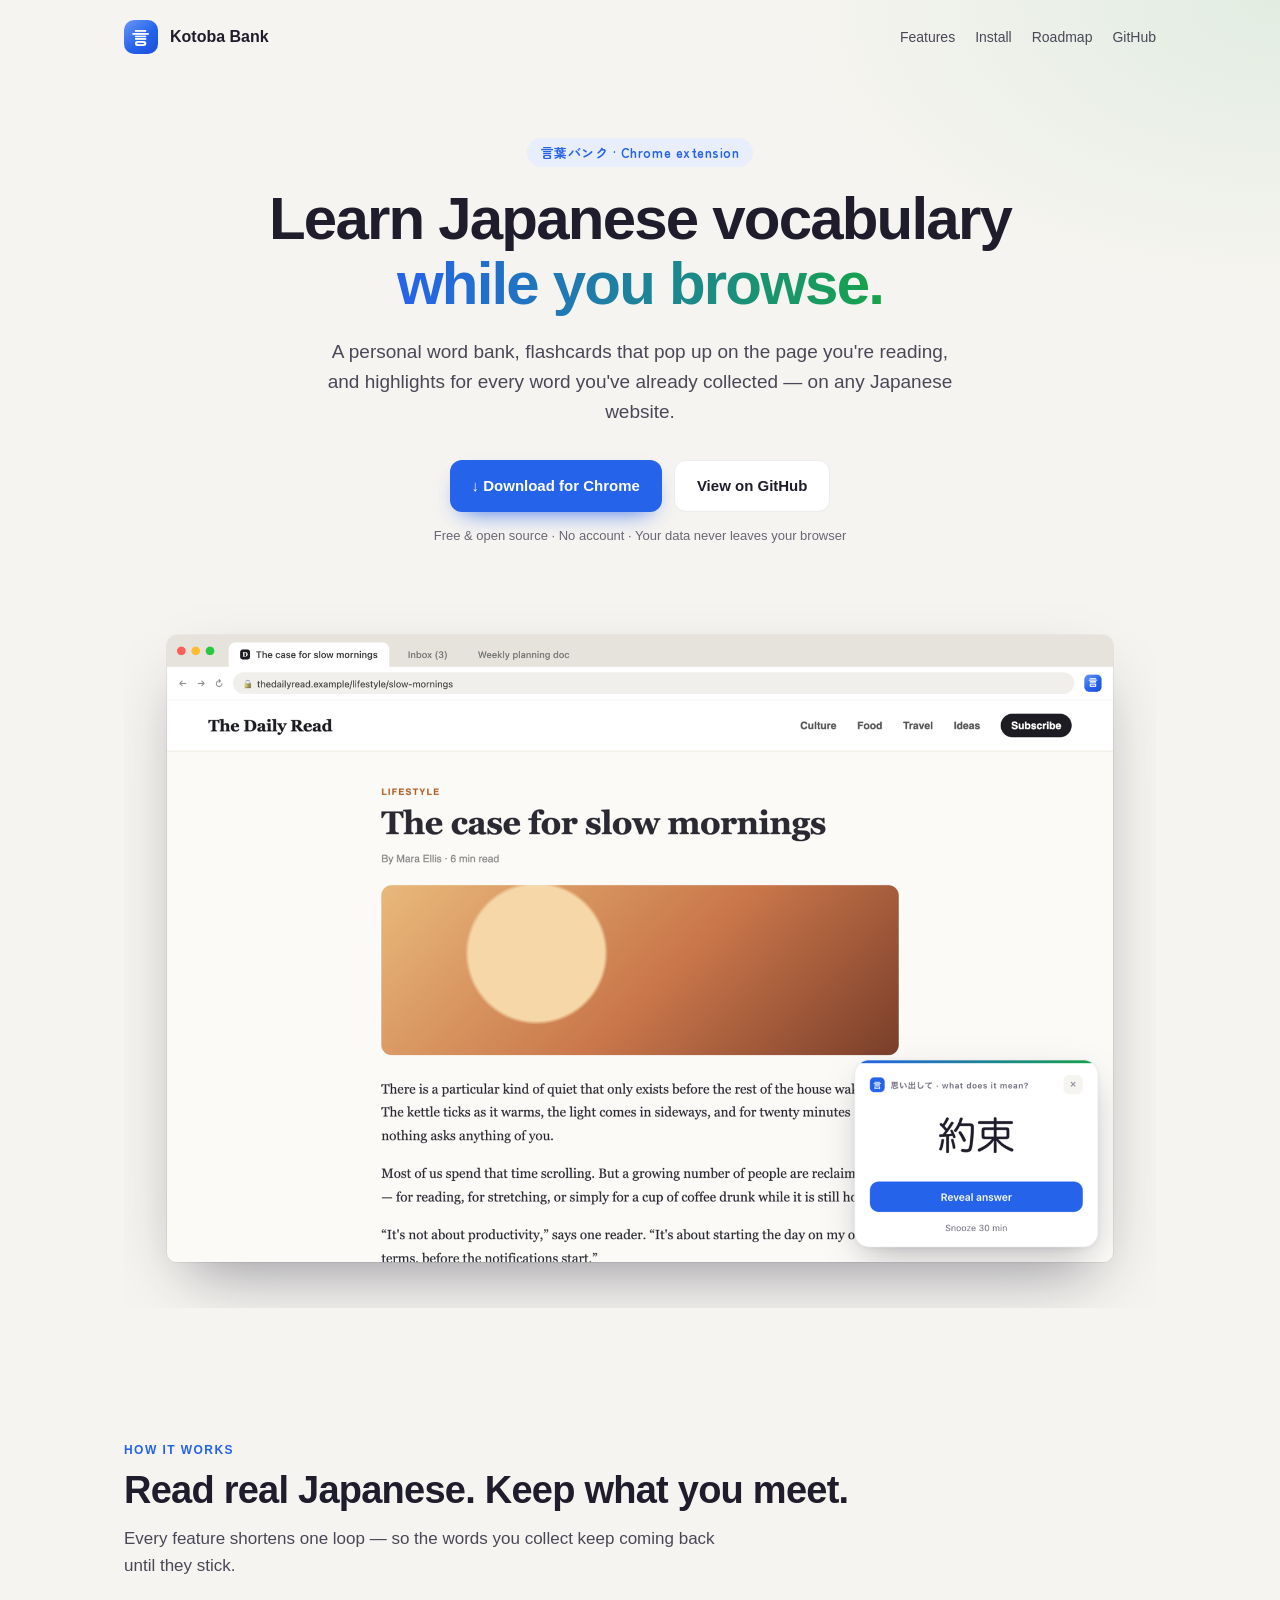
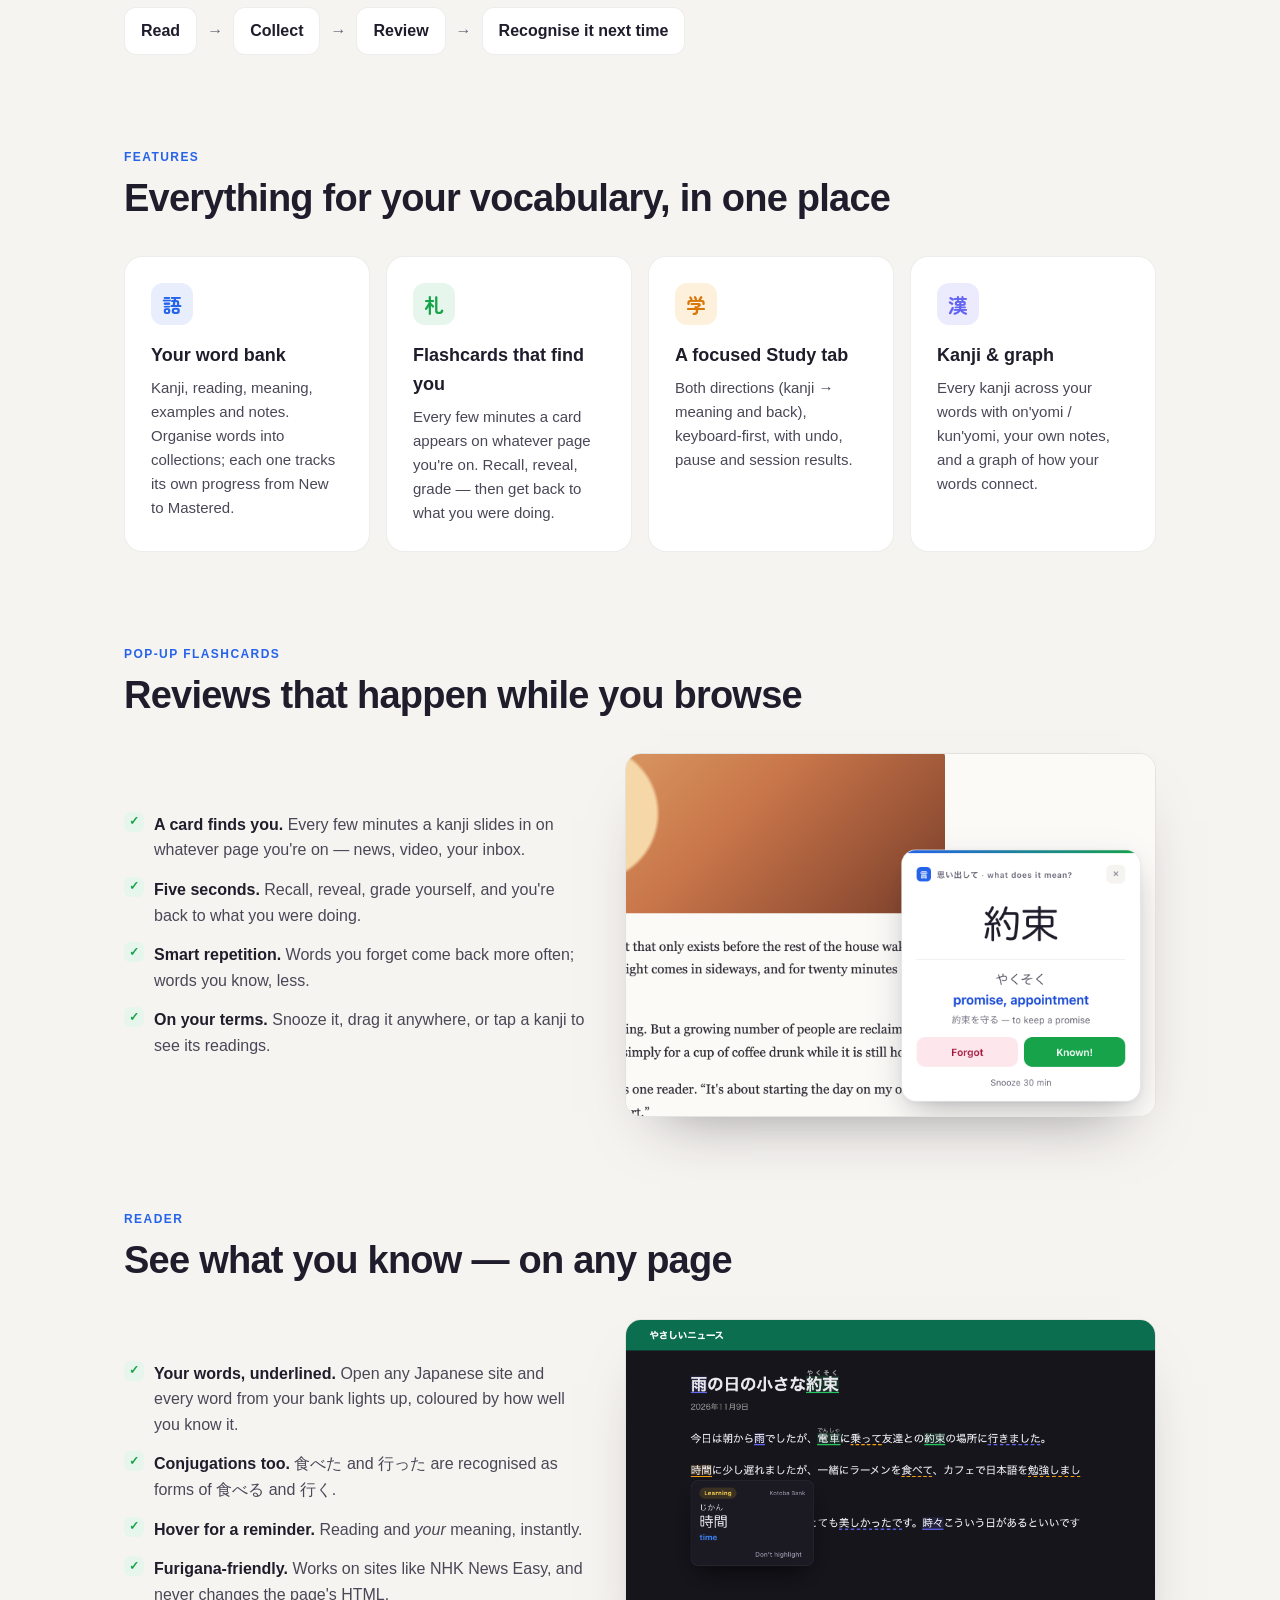
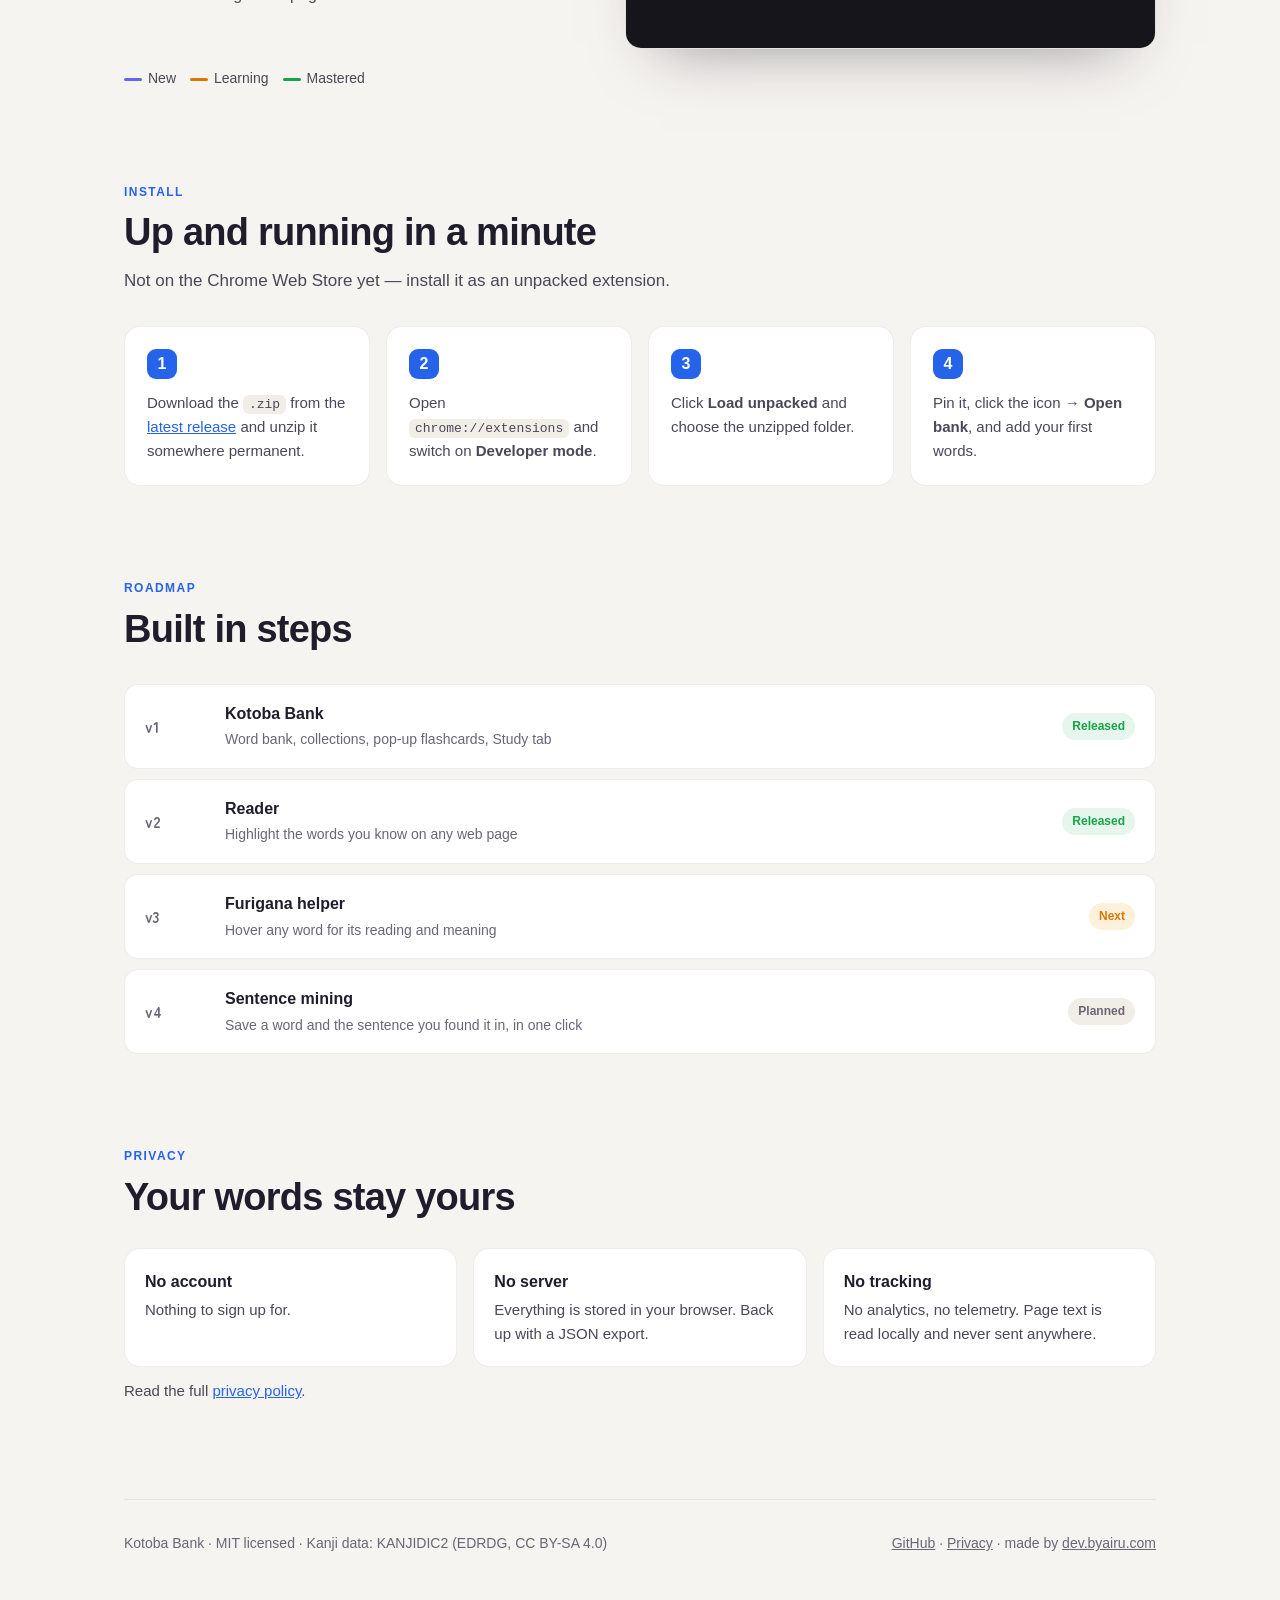
==== docs/index.html @ 7a7dd98d "Show the pop-up flashcard in a real browsing scene New screenshots of the on-page card (rendered by " ====
<!doctype html>
<html lang="en">
<head>
  <meta charset="utf-8" />
  <meta name="viewport" content="width=device-width, initial-scale=1" />
  <title>Kotoba Bank — learn Japanese vocabulary while you browse</title>
  <meta name="description" content="A Chrome extension with a personal Japanese word bank, flashcards that pop up while you browse, and highlights for the words you know on any page." />
  <meta property="og:title" content="Kotoba Bank" />
  <meta property="og:description" content="Learn Japanese vocabulary while you browse." />
  <meta property="og:image" content="screenshots/browsing.png" />
  <link rel="icon" href="icon.png" />
  <link rel="preconnect" href="https://fonts.googleapis.com" />
  <link rel="preconnect" href="https://fonts.gstatic.com" crossorigin />
  <link href="https://fonts.googleapis.com/css2?family=Zen+Maru+Gothic:wght@500;700&display=swap" rel="stylesheet" />
  <style>
    :root {
      --paper: #f6f4f0; --surface: #fff; --surface-2: #f1eee8;
      --ink: #1f1d2b; --ink-2: #4a4757; --muted: #696676; --line: rgba(31,29,43,.08);
      --shu: #2563eb; --shu-d: #1d4ed8; --shu-soft: #e8eefc;
      --know: #16a34a; --know-soft: #e6f6ec; --hint: #d97706; --hint-soft: #fdf1dc; --new: #6366f1; --new-soft: #ecebfe;
      --font: -apple-system, BlinkMacSystemFont, "Segoe UI", "Hiragino Kaku Gothic ProN", "Yu Gothic", sans-serif;
      --jp: "Zen Maru Gothic", "Hiragino Maru Gothic ProN", "Hiragino Kaku Gothic ProN", sans-serif;
      color-scheme: light;
    }
    @media (prefers-color-scheme: dark) {
      :root {
        --paper: #121118; --surface: #1b1a23; --surface-2: #262531;
        --ink: #eceaf3; --ink-2: #c5c2d1; --muted: #9d9aad; --line: rgba(255,255,255,.08);
        --shu: #5b8cf5; --shu-d: #7aa2f7; --shu-soft: rgba(91,140,245,.16);
        --know: #34d399; --know-soft: rgba(52,211,153,.14); --hint: #fbbf24; --hint-soft: rgba(251,191,36,.14); --new: #a5b4fc; --new-soft: rgba(129,140,248,.16);
        color-scheme: dark;
      }
    }
    * { box-sizing: border-box; margin: 0; }
    body {
      background:
        radial-gradient(900px 480px at 10% -10%, color-mix(in srgb, var(--shu) 14%, transparent), transparent 70%),
        radial-gradient(700px 420px at 100% 0%, color-mix(in srgb, var(--know) 9%, transparent), transparent 70%),
        var(--paper);
      color: var(--ink); font: 16px/1.6 var(--font); -webkit-font-smoothing: antialiased;
    }
    a { color: var(--shu); }
    .wrap { max-width: 1080px; margin: 0 auto; padding: 0 24px; }

    nav { display: flex; align-items: center; gap: 12px; padding: 20px 0; }
    .seal { width: 34px; height: 34px; border-radius: 10px; display: grid; place-items: center; color: #fff;
      font: 700 18px/1 var(--jp); background: linear-gradient(140deg, #6b98f5, var(--shu) 55%, var(--shu-d)); }
    nav b { font-size: 16px; }
    nav .links { margin-left: auto; display: flex; gap: 20px; font-size: 14px; }
    nav .links a { color: var(--ink-2); text-decoration: none; }
    nav .links a:hover { color: var(--ink); }

    .hero { text-align: center; padding: 64px 0 40px; }
    .eyebrow { display: inline-block; font: 700 13px var(--jp); color: var(--shu); background: var(--shu-soft);
      padding: 5px 14px; border-radius: 999px; margin-bottom: 20px; letter-spacing: .04em; }
    h1 { font-size: clamp(36px, 6vw, 60px); line-height: 1.08; letter-spacing: -0.03em; font-weight: 800; max-width: 820px; margin: 0 auto; }
    h1 span { background: linear-gradient(90deg, var(--shu), var(--know)); -webkit-background-clip: text; background-clip: text; color: transparent; }
    .lead { font-size: 19px; color: var(--ink-2); max-width: 640px; margin: 20px auto 0; }
    .cta { display: flex; gap: 12px; justify-content: center; flex-wrap: wrap; margin-top: 32px; }
    .btn { display: inline-flex; align-items: center; gap: 8px; padding: 13px 22px; border-radius: 12px; font-weight: 650;
      text-decoration: none; font-size: 15px; transition: transform .1s, background .15s; }
    .btn:active { transform: translateY(1px); }
    .btn.primary { background: var(--shu); color: #fff; box-shadow: 0 10px 24px -12px var(--shu); }
    .btn.primary:hover { background: var(--shu-d); }
    .btn.ghost { background: var(--surface); color: var(--ink); border: 1px solid var(--line); }
    .btn.ghost:hover { background: var(--surface-2); }
    .note { font-size: 13px; color: var(--muted); margin-top: 14px; }

    .shot { margin: 48px auto 0; max-width: 960px; border-radius: 20px; overflow: hidden; border: 1px solid var(--line);
      box-shadow: 0 40px 80px -40px rgba(31,29,43,.45); background: var(--surface); }
    .shot img { display: block; width: 100%; height: auto; }
    /* Screenshot already has its own browser frame and backdrop. */
    .shot-bare { border: 0; border-radius: 0; box-shadow: none; background: none; max-width: 1040px; }

    section { padding: 88px 0 0; }
    .kicker { font-size: 12px; font-weight: 700; letter-spacing: .12em; text-transform: uppercase; color: var(--shu); }
    h2 { font-size: clamp(28px, 4vw, 38px); letter-spacing: -0.02em; line-height: 1.15; margin-top: 8px; }
    .sub { color: var(--ink-2); max-width: 620px; margin-top: 12px; font-size: 17px; }

    .loop { display: flex; flex-wrap: wrap; gap: 10px; margin-top: 28px; align-items: center; }
    .loop span { font-weight: 650; padding: 10px 16px; border-radius: 12px; background: var(--surface); border: 1px solid var(--line); }
    .loop i { color: var(--muted); font-style: normal; }

    .features { display: grid; grid-template-columns: repeat(auto-fit, minmax(230px, 1fr)); gap: 16px; margin-top: 36px; }
    .card { background: var(--surface); border: 1px solid var(--line); border-radius: 18px; padding: 26px; }
    .card .ico { width: 42px; height: 42px; border-radius: 12px; display: grid; place-items: center; font: 700 20px var(--jp); margin-bottom: 16px; }
    .card h3 { font-size: 18px; margin-bottom: 6px; }
    .card p { color: var(--ink-2); font-size: 15px; }
    .c1 .ico { background: var(--shu-soft); color: var(--shu); }
    .c2 .ico { background: var(--know-soft); color: var(--know); }
    .c3 .ico { background: var(--hint-soft); color: var(--hint); }
    .c4 .ico { background: var(--new-soft); color: var(--new); }

    .split { display: grid; grid-template-columns: 1fr 1.15fr; gap: 40px; align-items: center; margin-top: 36px; }
    .split img { width: 100%; height: auto; border-radius: 16px; border: 1px solid var(--line); box-shadow: 0 30px 60px -36px rgba(31,29,43,.5); }
    .split ul { list-style: none; padding: 0; display: grid; gap: 14px; }
    .split li { padding-left: 30px; position: relative; color: var(--ink-2); }
    .split li::before { content: "✓"; position: absolute; left: 0; top: 0; width: 20px; height: 20px; border-radius: 6px; display: grid; place-items: center;
      font-size: 12px; font-weight: 700; color: var(--know); background: var(--know-soft); }
    .split li b { color: var(--ink); }
    .legend { display: flex; gap: 14px; flex-wrap: wrap; margin-top: 18px; font-size: 14px; color: var(--ink-2); }
    .legend span::before { content: ""; display: inline-block; width: 18px; height: 3px; border-radius: 2px; margin-right: 6px; vertical-align: middle; background: var(--c); }

    .roadmap { display: grid; gap: 10px; margin-top: 32px; }
    .rm { display: grid; grid-template-columns: 64px 1fr auto; gap: 16px; align-items: center; background: var(--surface);
      border: 1px solid var(--line); border-radius: 14px; padding: 16px 20px; }
    .rm .v { font: 700 15px var(--jp); color: var(--muted); }
    .rm b { display: block; }
    .rm small { color: var(--muted); font-size: 14px; }
    .tag { font-size: 12px; font-weight: 700; padding: 4px 10px; border-radius: 999px; white-space: nowrap; }
    .done { background: var(--know-soft); color: var(--know); }
    .next { background: var(--hint-soft); color: var(--hint); }
    .plan { background: var(--surface-2); color: var(--muted); }

    .steps { counter-reset: s; display: grid; grid-template-columns: repeat(auto-fit, minmax(220px, 1fr)); gap: 16px; margin-top: 32px; }
    .step { background: var(--surface); border: 1px solid var(--line); border-radius: 16px; padding: 22px; counter-increment: s; }
    .step::before { content: counter(s); display: grid; place-items: center; width: 30px; height: 30px; border-radius: 9px;
      background: var(--shu); color: #fff; font-weight: 700; margin-bottom: 12px; }
    .step p { color: var(--ink-2); font-size: 15px; }
    code { font: 13px ui-monospace, SFMono-Regular, Menlo, monospace; background: var(--surface-2); padding: 2px 6px; border-radius: 6px; }

    .privacy { display: grid; grid-template-columns: repeat(auto-fit, minmax(220px, 1fr)); gap: 16px; margin-top: 28px; }
    .privacy div { padding: 20px; border-radius: 16px; background: var(--surface); border: 1px solid var(--line); }
    .privacy b { display: block; margin-bottom: 4px; }
    .privacy p { color: var(--ink-2); font-size: 15px; }

    footer { margin-top: 96px; padding: 32px 0 48px; border-top: 1px solid var(--line); color: var(--muted); font-size: 14px;
      display: flex; gap: 16px; flex-wrap: wrap; justify-content: space-between; }
    footer a { color: var(--muted); }

    @media (max-width: 760px) {
      .split { grid-template-columns: 1fr; }
      nav .links a:not(.gh) { display: none; }
      .hero { padding-top: 32px; }
      .rm { grid-template-columns: 1fr auto; }
      .rm .v { display: none; }
    }
  </style>
</head>
<body>
  <div class="wrap">
    <nav>
      <span class="seal" aria-hidden="true">言</span><b>Kotoba Bank</b>
      <div class="links">
        <a href="#features">Features</a>
        <a href="#install">Install</a>
        <a href="#roadmap">Roadmap</a>
        <a class="gh" href="https://github.com/Rzkykhrllh/flashcard-popup">GitHub</a>
      </div>
    </nav>

    <header class="hero">
      <span class="eyebrow">言葉バンク · Chrome extension</span>
      <h1>Learn Japanese vocabulary <span>while you browse.</span></h1>
      <p class="lead">A personal word bank, flashcards that pop up on the page you're reading, and highlights for every word you've already collected — on any Japanese website.</p>
      <div class="cta">
        <a class="btn primary" href="https://github.com/Rzkykhrllh/flashcard-popup/releases/latest">↓ Download for Chrome</a>
        <a class="btn ghost" href="https://github.com/Rzkykhrllh/flashcard-popup">View on GitHub</a>
      </div>
      <p class="note">Free &amp; open source · No account · Your data never leaves your browser</p>
      <div class="shot shot-bare"><img src="screenshots/browsing.png" alt="A Kotoba Bank flashcard popping up in the corner of an ordinary article" width="1800" height="1244" /></div>
    </header>

    <section>
      <span class="kicker">How it works</span>
      <h2>Read real Japanese. Keep what you meet.</h2>
      <p class="sub">Every feature shortens one loop — so the words you collect keep coming back until they stick.</p>
      <div class="loop">
        <span>Read</span><i>→</i><span>Collect</span><i>→</i><span>Review</span><i>→</i><span>Recognise it next time</span>
      </div>
    </section>

    <section id="features">
      <span class="kicker">Features</span>
      <h2>Everything for your vocabulary, in one place</h2>
      <div class="features">
        <div class="card c1"><div class="ico">語</div><h3>Your word bank</h3><p>Kanji, reading, meaning, examples and notes. Organise words into collections; each one tracks its own progress from New to Mastered.</p></div>
        <div class="card c2"><div class="ico">札</div><h3>Flashcards that find you</h3><p>Every few minutes a card appears on whatever page you're on. Recall, reveal, grade — then get back to what you were doing.</p></div>
        <div class="card c3"><div class="ico">学</div><h3>A focused Study tab</h3><p>Both directions (kanji → meaning and back), keyboard-first, with undo, pause and session results.</p></div>
        <div class="card c4"><div class="ico">漢</div><h3>Kanji &amp; graph</h3><p>Every kanji across your words with on'yomi / kun'yomi, your own notes, and a graph of how your words connect.</p></div>
      </div>
    </section>

    <section>
      <span class="kicker">Pop-up flashcards</span>
      <h2>Reviews that happen while you browse</h2>
      <div class="split">
        <ul>
          <li><b>A card finds you.</b> Every few minutes a kanji slides in on whatever page you're on — news, video, your inbox.</li>
          <li><b>Five seconds.</b> Recall, reveal, grade yourself, and you're back to what you were doing.</li>
          <li><b>Smart repetition.</b> Words you forget come back more often; words you know, less.</li>
          <li><b>On your terms.</b> Snooze it, drag it anywhere, or tap a kanji to see its readings.</li>
        </ul>
        <img src="screenshots/browsing-card.png" alt="The card revealed on an article: やくそく, promise, with Forgot and Known buttons" width="1460" height="1000" />
      </div>
    </section>

    <section>
      <span class="kicker">Reader</span>
      <h2>See what you know — on any page</h2>
      <div class="split">
        <ul>
          <li><b>Your words, underlined.</b> Open any Japanese site and every word from your bank lights up, coloured by how well you know it.</li>
          <li><b>Conjugations too.</b> 食べた and 行った are recognised as forms of 食べる and 行く.</li>
          <li><b>Hover for a reminder.</b> Reading and <em>your</em> meaning, instantly.</li>
          <li><b>Furigana-friendly.</b> Works on sites like NHK News Easy, and never changes the page's HTML.</li>
        </ul>
        <img src="screenshots/reader-dark.png" alt="Dark Japanese page with known words underlined and a hover card for 時間" width="1800" height="1120" />
      </div>
      <div class="legend">
        <span style="--c: var(--new)">New</span>
        <span style="--c: var(--hint)">Learning</span>
        <span style="--c: var(--know)">Mastered</span>
      </div>
    </section>

    <section id="install">
      <span class="kicker">Install</span>
      <h2>Up and running in a minute</h2>
      <p class="sub">Not on the Chrome Web Store yet — install it as an unpacked extension.</p>
      <div class="steps">
        <div class="step"><p>Download the <code>.zip</code> from the <a href="https://github.com/Rzkykhrllh/flashcard-popup/releases/latest">latest release</a> and unzip it somewhere permanent.</p></div>
        <div class="step"><p>Open <code>chrome://extensions</code> and switch on <b>Developer mode</b>.</p></div>
        <div class="step"><p>Click <b>Load unpacked</b> and choose the unzipped folder.</p></div>
        <div class="step"><p>Pin it, click the icon → <b>Open bank</b>, and add your first words.</p></div>
      </div>
    </section>

    <section id="roadmap">
      <span class="kicker">Roadmap</span>
      <h2>Built in steps</h2>
      <div class="roadmap">
        <div class="rm"><span class="v">v1</span><div><b>Kotoba Bank</b><small>Word bank, collections, pop-up flashcards, Study tab</small></div><span class="tag done">Released</span></div>
        <div class="rm"><span class="v">v2</span><div><b>Reader</b><small>Highlight the words you know on any web page</small></div><span class="tag done">Released</span></div>
        <div class="rm"><span class="v">v3</span><div><b>Furigana helper</b><small>Hover any word for its reading and meaning</small></div><span class="tag next">Next</span></div>
        <div class="rm"><span class="v">v4</span><div><b>Sentence mining</b><small>Save a word and the sentence you found it in, in one click</small></div><span class="tag plan">Planned</span></div>
      </div>
    </section>

    <section>
      <span class="kicker">Privacy</span>
      <h2>Your words stay yours</h2>
      <div class="privacy">
        <div><b>No account</b><p>Nothing to sign up for.</p></div>
        <div><b>No server</b><p>Everything is stored in your browser. Back up with a JSON export.</p></div>
        <div><b>No tracking</b><p>No analytics, no telemetry. Page text is read locally and never sent anywhere.</p></div>
      </div>
      <p class="sub" style="font-size:15px">Read the full <a href="privacy.html">privacy policy</a>.</p>
    </section>

    <footer>
      <span>Kotoba Bank · MIT licensed · Kanji data: KANJIDIC2 (EDRDG, CC BY-SA 4.0)</span>
      <span><a href="https://github.com/Rzkykhrllh/flashcard-popup">GitHub</a> · <a href="privacy.html">Privacy</a> · made by <a href="https://dev.byairu.com">dev.byairu.com</a></span>
    </footer>
  </div>
</body>
</html>
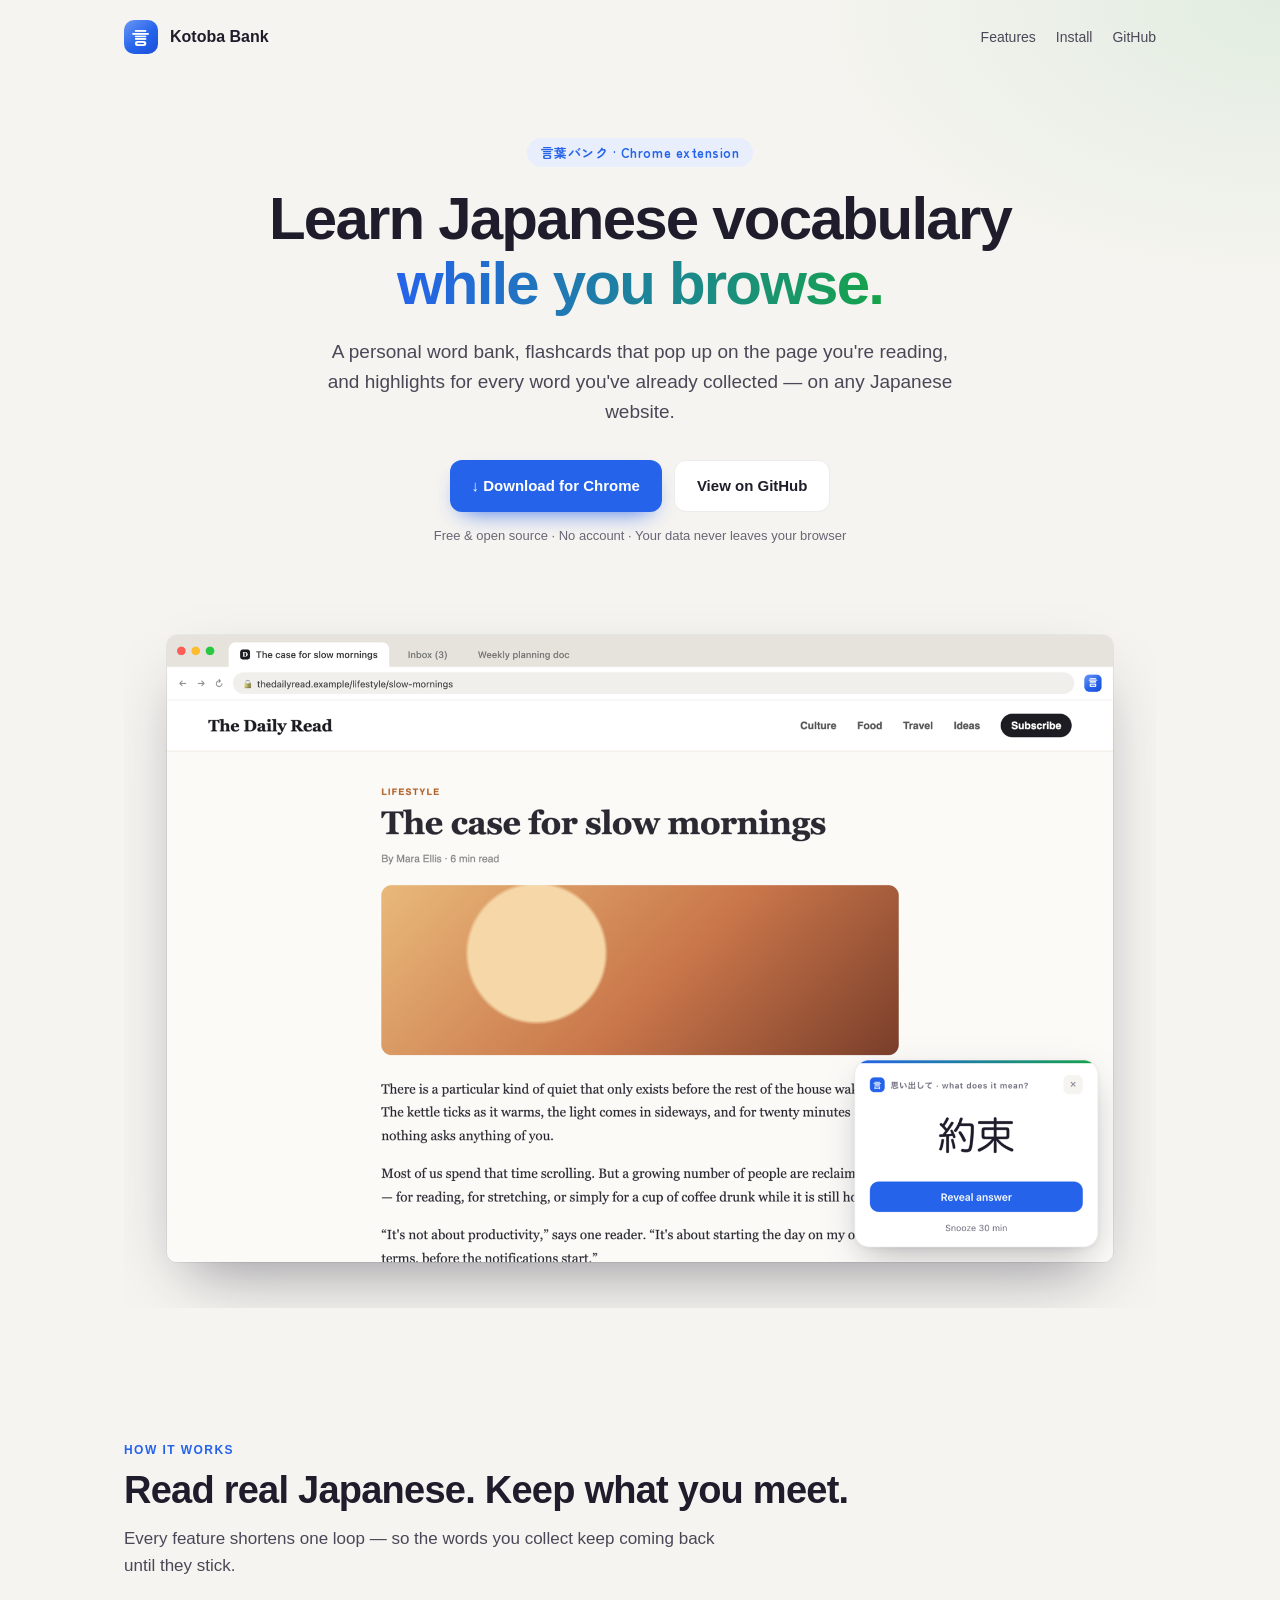
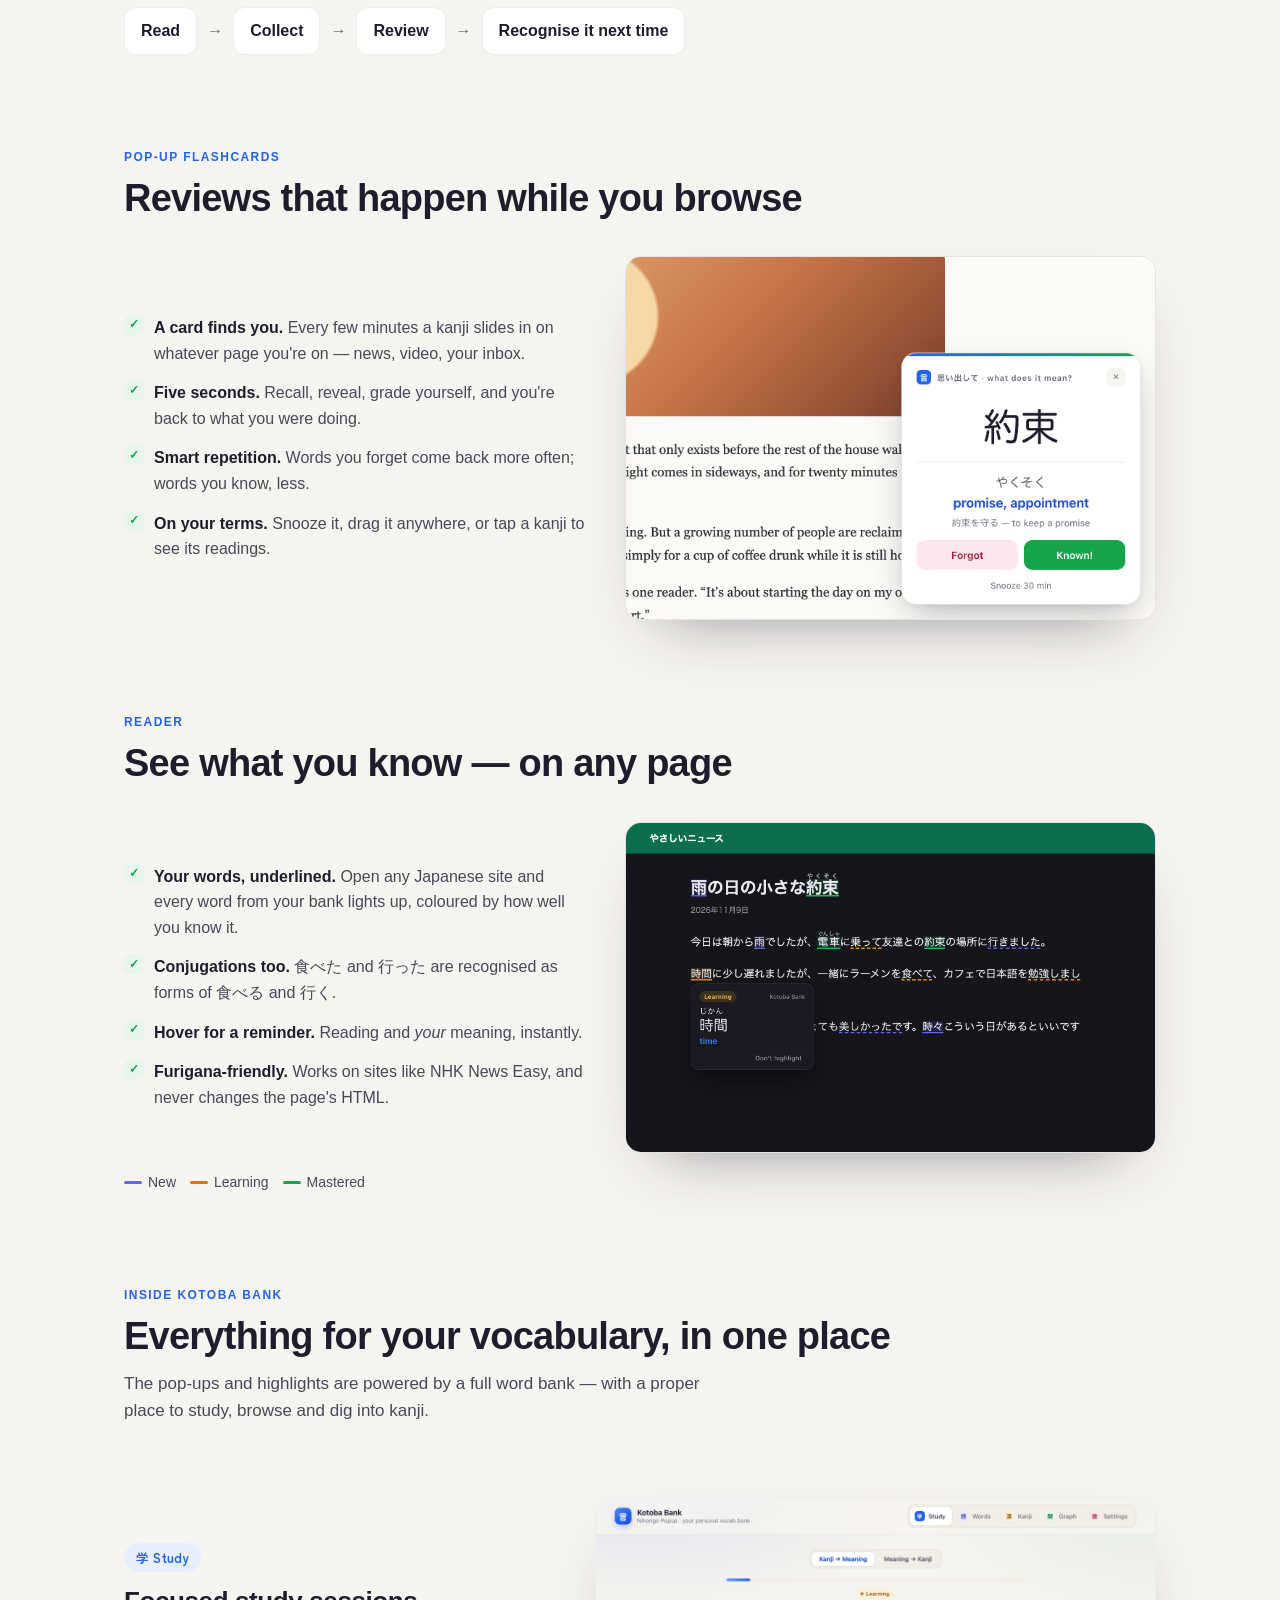
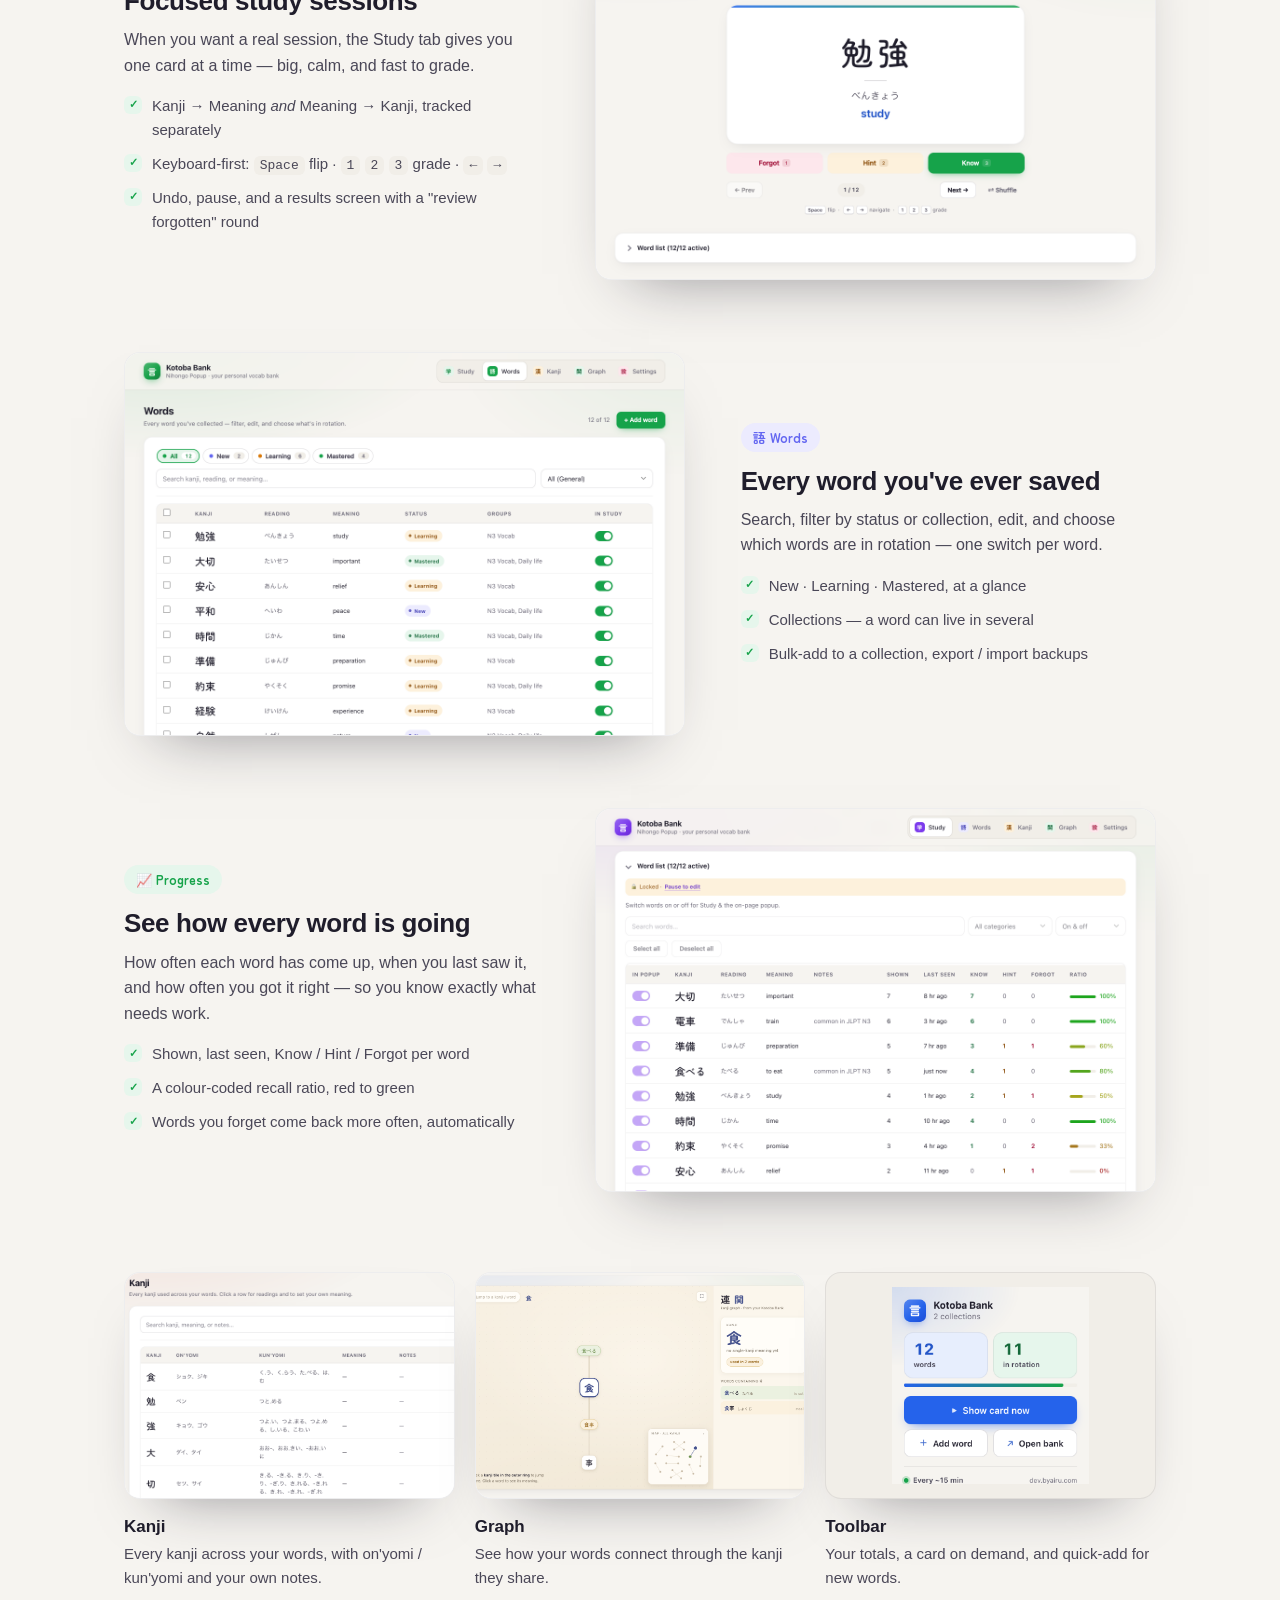
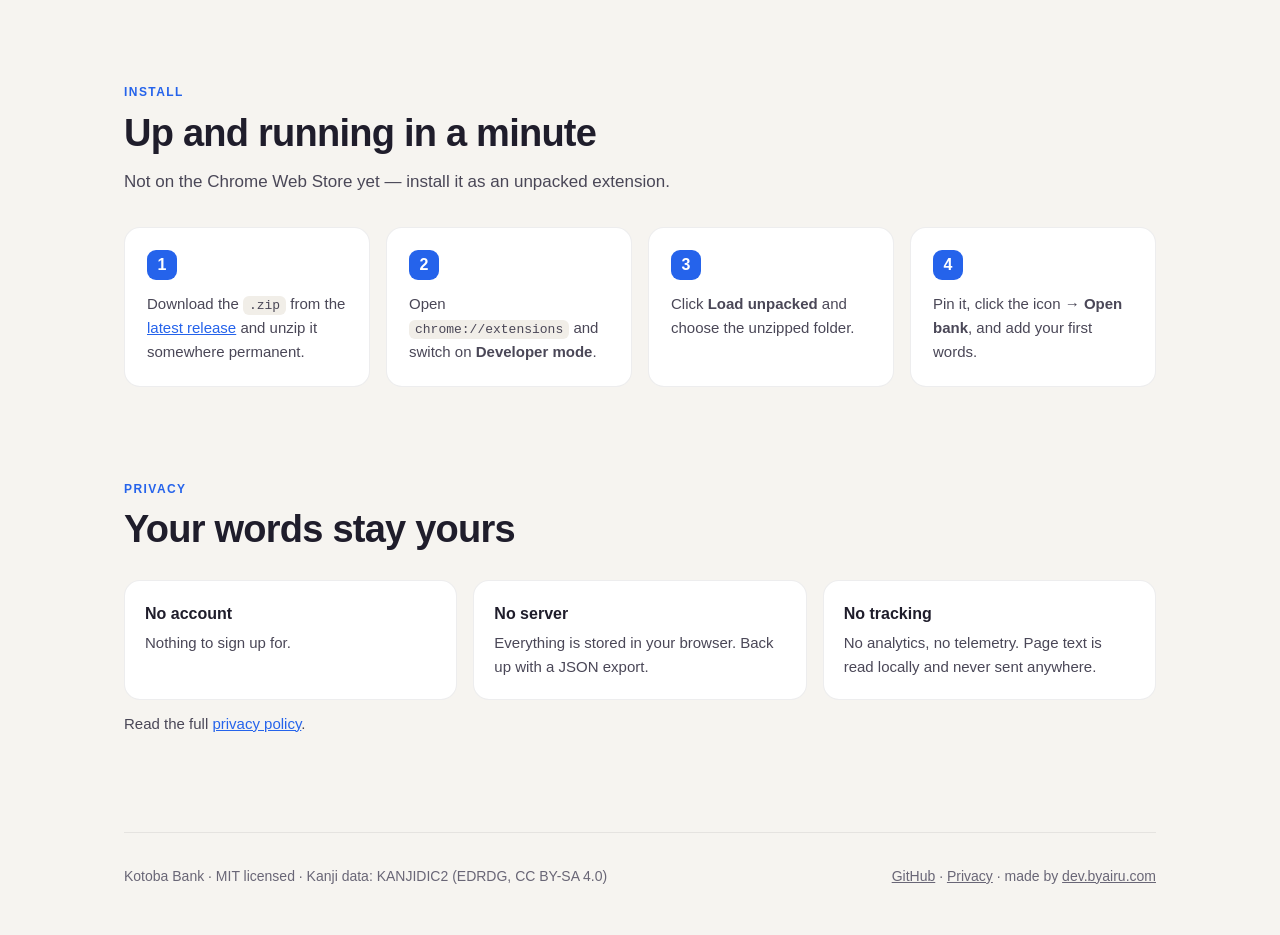
==== commit 543b0251: "Landing: drop roadmap, add a screenshot tour of the app - Roadmap section and nav link removed. - Th" ====
--- a/docs/index.html
+++ b/docs/index.html
@@ -81,15 +81,27 @@
     .loop span { font-weight: 650; padding: 10px 16px; border-radius: 12px; background: var(--surface); border: 1px solid var(--line); }
     .loop i { color: var(--muted); font-style: normal; }
 
-    .features { display: grid; grid-template-columns: repeat(auto-fit, minmax(230px, 1fr)); gap: 16px; margin-top: 36px; }
-    .card { background: var(--surface); border: 1px solid var(--line); border-radius: 18px; padding: 26px; }
-    .card .ico { width: 42px; height: 42px; border-radius: 12px; display: grid; place-items: center; font: 700 20px var(--jp); margin-bottom: 16px; }
-    .card h3 { font-size: 18px; margin-bottom: 6px; }
-    .card p { color: var(--ink-2); font-size: 15px; }
-    .c1 .ico { background: var(--shu-soft); color: var(--shu); }
-    .c2 .ico { background: var(--know-soft); color: var(--know); }
-    .c3 .ico { background: var(--hint-soft); color: var(--hint); }
-    .c4 .ico { background: var(--new-soft); color: var(--new); }
+    .tour-row { display: grid; grid-template-columns: 1fr 1.35fr; gap: 56px; align-items: center; margin-top: 72px; }
+    .tour-row.rev { grid-template-columns: 1.35fr 1fr; }
+    .tour-row.rev .tour-text { order: 2; }
+    .tour-row img, .gallery img { width: 100%; height: auto; display: block; border-radius: 16px; border: 1px solid var(--line);
+      box-shadow: 0 30px 60px -36px rgba(31,29,43,.5); background: var(--surface); }
+    .tour-text h3 { font-size: 26px; letter-spacing: -0.015em; line-height: 1.2; margin: 14px 0 10px; }
+    .tour-text p { color: var(--ink-2); }
+    .tag-pill { display: inline-block; font: 700 13px var(--jp); padding: 5px 12px; border-radius: 999px; }
+    .tag-pill.c1 { background: var(--shu-soft); color: var(--shu); }
+    .tag-pill.c2 { background: var(--know-soft); color: var(--know); }
+    .tag-pill.c4 { background: var(--new-soft); color: var(--new); }
+    .ticks { list-style: none; padding: 0; margin-top: 16px; display: grid; gap: 10px; }
+    .ticks li { padding-left: 28px; position: relative; color: var(--ink-2); font-size: 15px; }
+    .ticks li::before { content: "✓"; position: absolute; left: 0; top: 2px; width: 18px; height: 18px; border-radius: 6px; display: grid; place-items: center;
+      font-size: 11px; font-weight: 700; color: var(--know); background: var(--know-soft); }
+    .gallery { display: grid; grid-template-columns: repeat(3, 1fr); gap: 20px; margin-top: 80px; }
+    .gallery figure { margin: 0; }
+    .gallery img { aspect-ratio: 16 / 11; object-fit: cover; object-position: top left; }
+    .gallery .fig-popup img { object-fit: contain; object-position: center; background: var(--surface-2); padding: 14px; }
+    .gallery figcaption { margin-top: 14px; color: var(--ink-2); font-size: 15px; }
+    .gallery figcaption b { display: block; color: var(--ink); font-size: 17px; margin-bottom: 2px; }
 
     .split { display: grid; grid-template-columns: 1fr 1.15fr; gap: 40px; align-items: center; margin-top: 36px; }
     .split img { width: 100%; height: auto; border-radius: 16px; border: 1px solid var(--line); box-shadow: 0 30px 60px -36px rgba(31,29,43,.5); }
@@ -101,17 +113,6 @@
     .legend { display: flex; gap: 14px; flex-wrap: wrap; margin-top: 18px; font-size: 14px; color: var(--ink-2); }
     .legend span::before { content: ""; display: inline-block; width: 18px; height: 3px; border-radius: 2px; margin-right: 6px; vertical-align: middle; background: var(--c); }
 
-    .roadmap { display: grid; gap: 10px; margin-top: 32px; }
-    .rm { display: grid; grid-template-columns: 64px 1fr auto; gap: 16px; align-items: center; background: var(--surface);
-      border: 1px solid var(--line); border-radius: 14px; padding: 16px 20px; }
-    .rm .v { font: 700 15px var(--jp); color: var(--muted); }
-    .rm b { display: block; }
-    .rm small { color: var(--muted); font-size: 14px; }
-    .tag { font-size: 12px; font-weight: 700; padding: 4px 10px; border-radius: 999px; white-space: nowrap; }
-    .done { background: var(--know-soft); color: var(--know); }
-    .next { background: var(--hint-soft); color: var(--hint); }
-    .plan { background: var(--surface-2); color: var(--muted); }
-
     .steps { counter-reset: s; display: grid; grid-template-columns: repeat(auto-fit, minmax(220px, 1fr)); gap: 16px; margin-top: 32px; }
     .step { background: var(--surface); border: 1px solid var(--line); border-radius: 16px; padding: 22px; counter-increment: s; }
     .step::before { content: counter(s); display: grid; place-items: center; width: 30px; height: 30px; border-radius: 9px;
@@ -132,8 +133,9 @@
       .split { grid-template-columns: 1fr; }
       nav .links a:not(.gh) { display: none; }
       .hero { padding-top: 32px; }
-      .rm { grid-template-columns: 1fr auto; }
-      .rm .v { display: none; }
+      .tour-row, .tour-row.rev { grid-template-columns: 1fr; gap: 24px; margin-top: 56px; }
+      .tour-row.rev .tour-text { order: 0; }
+      .gallery { grid-template-columns: 1fr; }
     }
   </style>
 </head>
@@ -144,7 +146,6 @@
       <div class="links">
         <a href="#features">Features</a>
         <a href="#install">Install</a>
-        <a href="#roadmap">Roadmap</a>
         <a class="gh" href="https://github.com/Rzkykhrllh/flashcard-popup">GitHub</a>
       </div>
     </nav>
@@ -167,17 +168,6 @@
       <p class="sub">Every feature shortens one loop — so the words you collect keep coming back until they stick.</p>
       <div class="loop">
         <span>Read</span><i>→</i><span>Collect</span><i>→</i><span>Review</span><i>→</i><span>Recognise it next time</span>
-      </div>
-    </section>
-
-    <section id="features">
-      <span class="kicker">Features</span>
-      <h2>Everything for your vocabulary, in one place</h2>
-      <div class="features">
-        <div class="card c1"><div class="ico">語</div><h3>Your word bank</h3><p>Kanji, reading, meaning, examples and notes. Organise words into collections; each one tracks its own progress from New to Mastered.</p></div>
-        <div class="card c2"><div class="ico">札</div><h3>Flashcards that find you</h3><p>Every few minutes a card appears on whatever page you're on. Recall, reveal, grade — then get back to what you were doing.</p></div>
-        <div class="card c3"><div class="ico">学</div><h3>A focused Study tab</h3><p>Both directions (kanji → meaning and back), keyboard-first, with undo, pause and session results.</p></div>
-        <div class="card c4"><div class="ico">漢</div><h3>Kanji &amp; graph</h3><p>Every kanji across your words with on'yomi / kun'yomi, your own notes, and a graph of how your words connect.</p></div>
       </div>
     </section>
 
@@ -214,6 +204,69 @@
       </div>
     </section>
 
+    <section id="features">
+      <span class="kicker">Inside Kotoba Bank</span>
+      <h2>Everything for your vocabulary, in one place</h2>
+      <p class="sub">The pop-ups and highlights are powered by a full word bank — with a proper place to study, browse and dig into kanji.</p>
+
+      <div class="tour-row">
+        <div class="tour-text">
+          <span class="tag-pill c1">学 Study</span>
+          <h3>Focused study sessions</h3>
+          <p>When you want a real session, the Study tab gives you one card at a time — big, calm, and fast to grade.</p>
+          <ul class="ticks">
+            <li>Kanji → Meaning <em>and</em> Meaning → Kanji, tracked separately</li>
+            <li>Keyboard-first: <code>Space</code> flip · <code>1</code> <code>2</code> <code>3</code> grade · <code>←</code> <code>→</code></li>
+            <li>Undo, pause, and a results screen with a "review forgotten" round</li>
+          </ul>
+        </div>
+        <img src="screenshots/study.png" alt="Study tab: 勉強 revealed as べんきょう / study, with Forgot, Hint and Know buttons" width="2400" height="1640" loading="lazy" />
+      </div>
+
+      <div class="tour-row rev">
+        <div class="tour-text">
+          <span class="tag-pill c4">語 Words</span>
+          <h3>Every word you've ever saved</h3>
+          <p>Search, filter by status or collection, edit, and choose which words are in rotation — one switch per word.</p>
+          <ul class="ticks">
+            <li>New · Learning · Mastered, at a glance</li>
+            <li>Collections — a word can live in several</li>
+            <li>Bulk-add to a collection, export / import backups</li>
+          </ul>
+        </div>
+        <img src="screenshots/words.png" alt="Words tab: a table of words with status badges, collections and in-study switches" width="2400" height="1640" loading="lazy" />
+      </div>
+
+      <div class="tour-row">
+        <div class="tour-text">
+          <span class="tag-pill c2">📈 Progress</span>
+          <h3>See how every word is going</h3>
+          <p>How often each word has come up, when you last saw it, and how often you got it right — so you know exactly what needs work.</p>
+          <ul class="ticks">
+            <li>Shown, last seen, Know / Hint / Forgot per word</li>
+            <li>A colour-coded recall ratio, red to green</li>
+            <li>Words you forget come back more often, automatically</li>
+          </ul>
+        </div>
+        <img src="screenshots/study-list.png" alt="Word list with per-word review stats and a recall ratio bar" width="2400" height="1640" loading="lazy" />
+      </div>
+
+      <div class="gallery">
+        <figure>
+          <img src="screenshots/kanji-crop.png" alt="Kanji tab: every kanji with on'yomi, kun'yomi and the words that use it" width="2400" height="1640" loading="lazy" />
+          <figcaption><b>Kanji</b>Every kanji across your words, with on'yomi / kun'yomi and your own notes.</figcaption>
+        </figure>
+        <figure>
+          <img src="screenshots/graph-crop.png" alt="Graph tab: the kanji 食 linked to 食べる and 食事" width="2400" height="1640" loading="lazy" />
+          <figcaption><b>Graph</b>See how your words connect through the kanji they share.</figcaption>
+        </figure>
+        <figure class="fig-popup">
+          <img src="screenshots/popup.png" alt="Toolbar popup: word count, words in rotation, Show card now, Add word" width="600" height="600" loading="lazy" />
+          <figcaption><b>Toolbar</b>Your totals, a card on demand, and quick-add for new words.</figcaption>
+        </figure>
+      </div>
+    </section>
+
     <section id="install">
       <span class="kicker">Install</span>
       <h2>Up and running in a minute</h2>
@@ -226,17 +279,6 @@
       </div>
     </section>
 
-    <section id="roadmap">
-      <span class="kicker">Roadmap</span>
-      <h2>Built in steps</h2>
-      <div class="roadmap">
-        <div class="rm"><span class="v">v1</span><div><b>Kotoba Bank</b><small>Word bank, collections, pop-up flashcards, Study tab</small></div><span class="tag done">Released</span></div>
-        <div class="rm"><span class="v">v2</span><div><b>Reader</b><small>Highlight the words you know on any web page</small></div><span class="tag done">Released</span></div>
-        <div class="rm"><span class="v">v3</span><div><b>Furigana helper</b><small>Hover any word for its reading and meaning</small></div><span class="tag next">Next</span></div>
-        <div class="rm"><span class="v">v4</span><div><b>Sentence mining</b><small>Save a word and the sentence you found it in, in one click</small></div><span class="tag plan">Planned</span></div>
-      </div>
-    </section>
-
     <section>
       <span class="kicker">Privacy</span>
       <h2>Your words stay yours</h2>
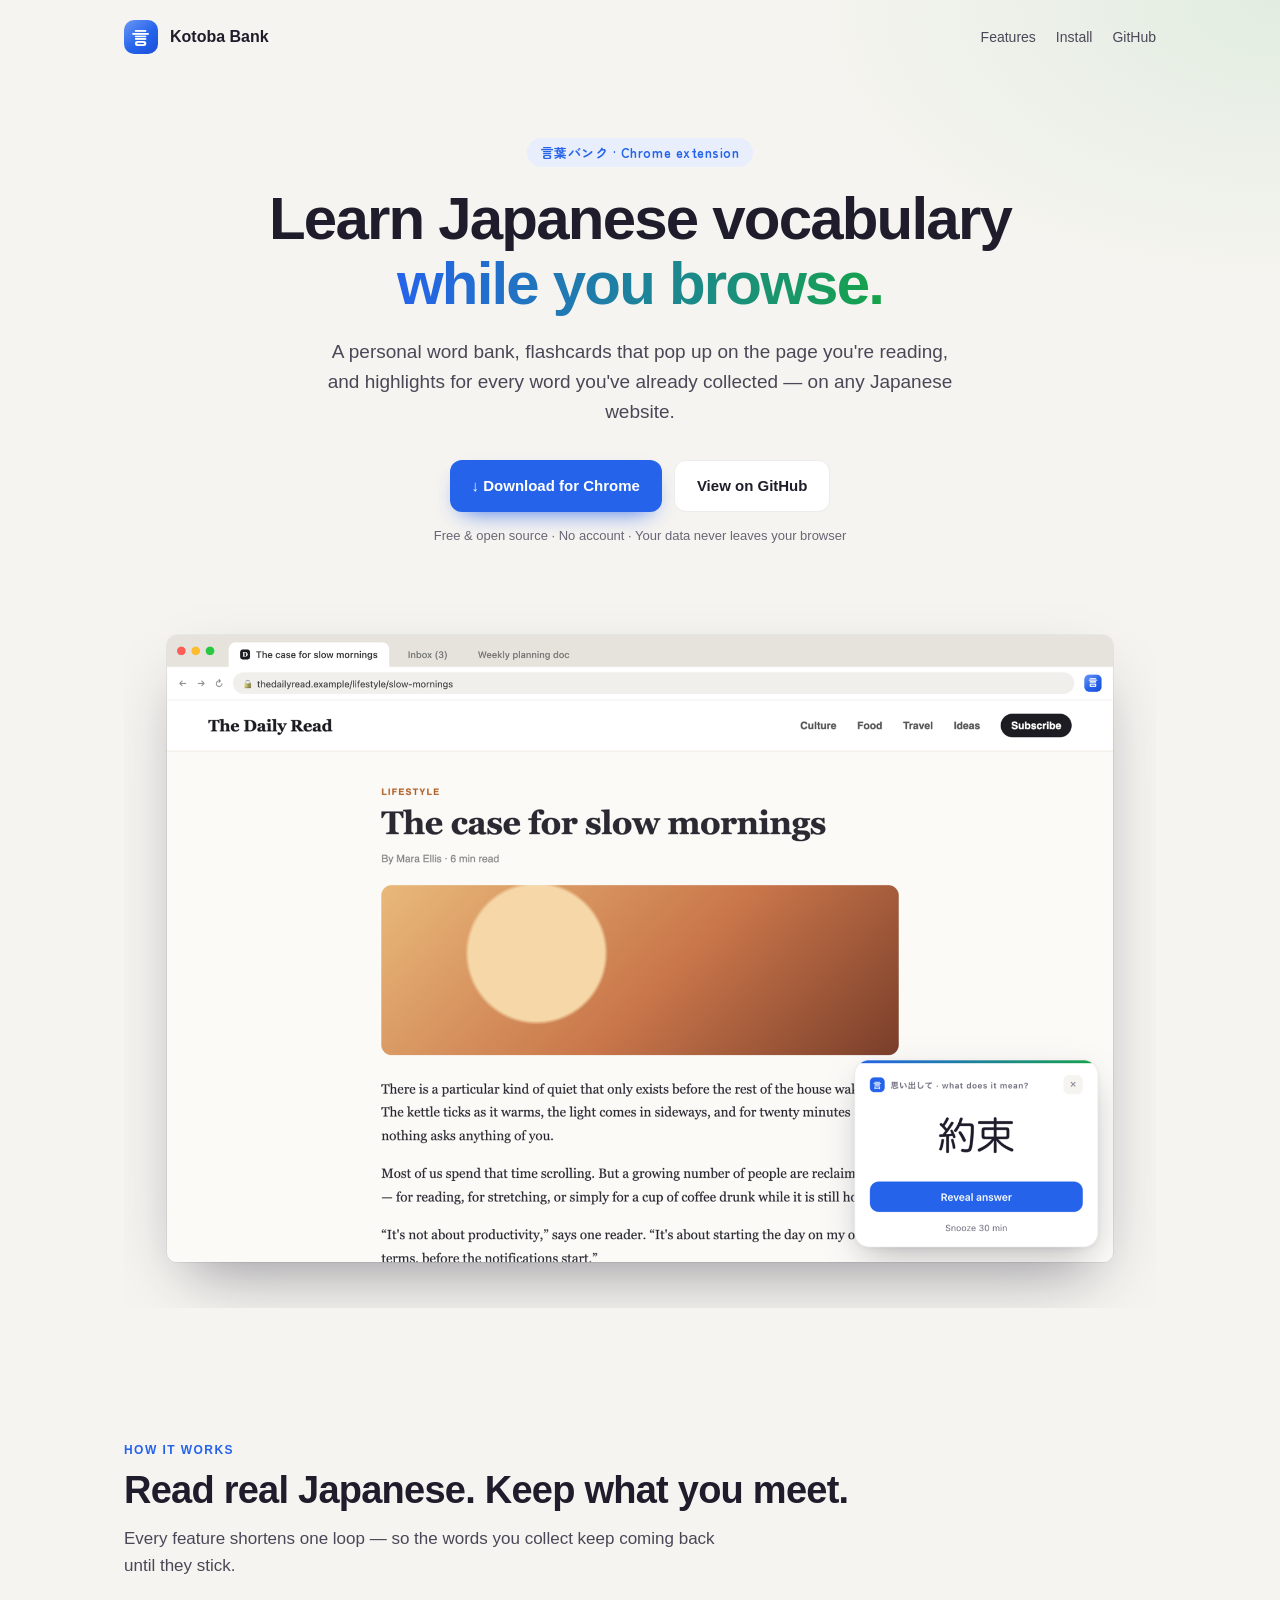
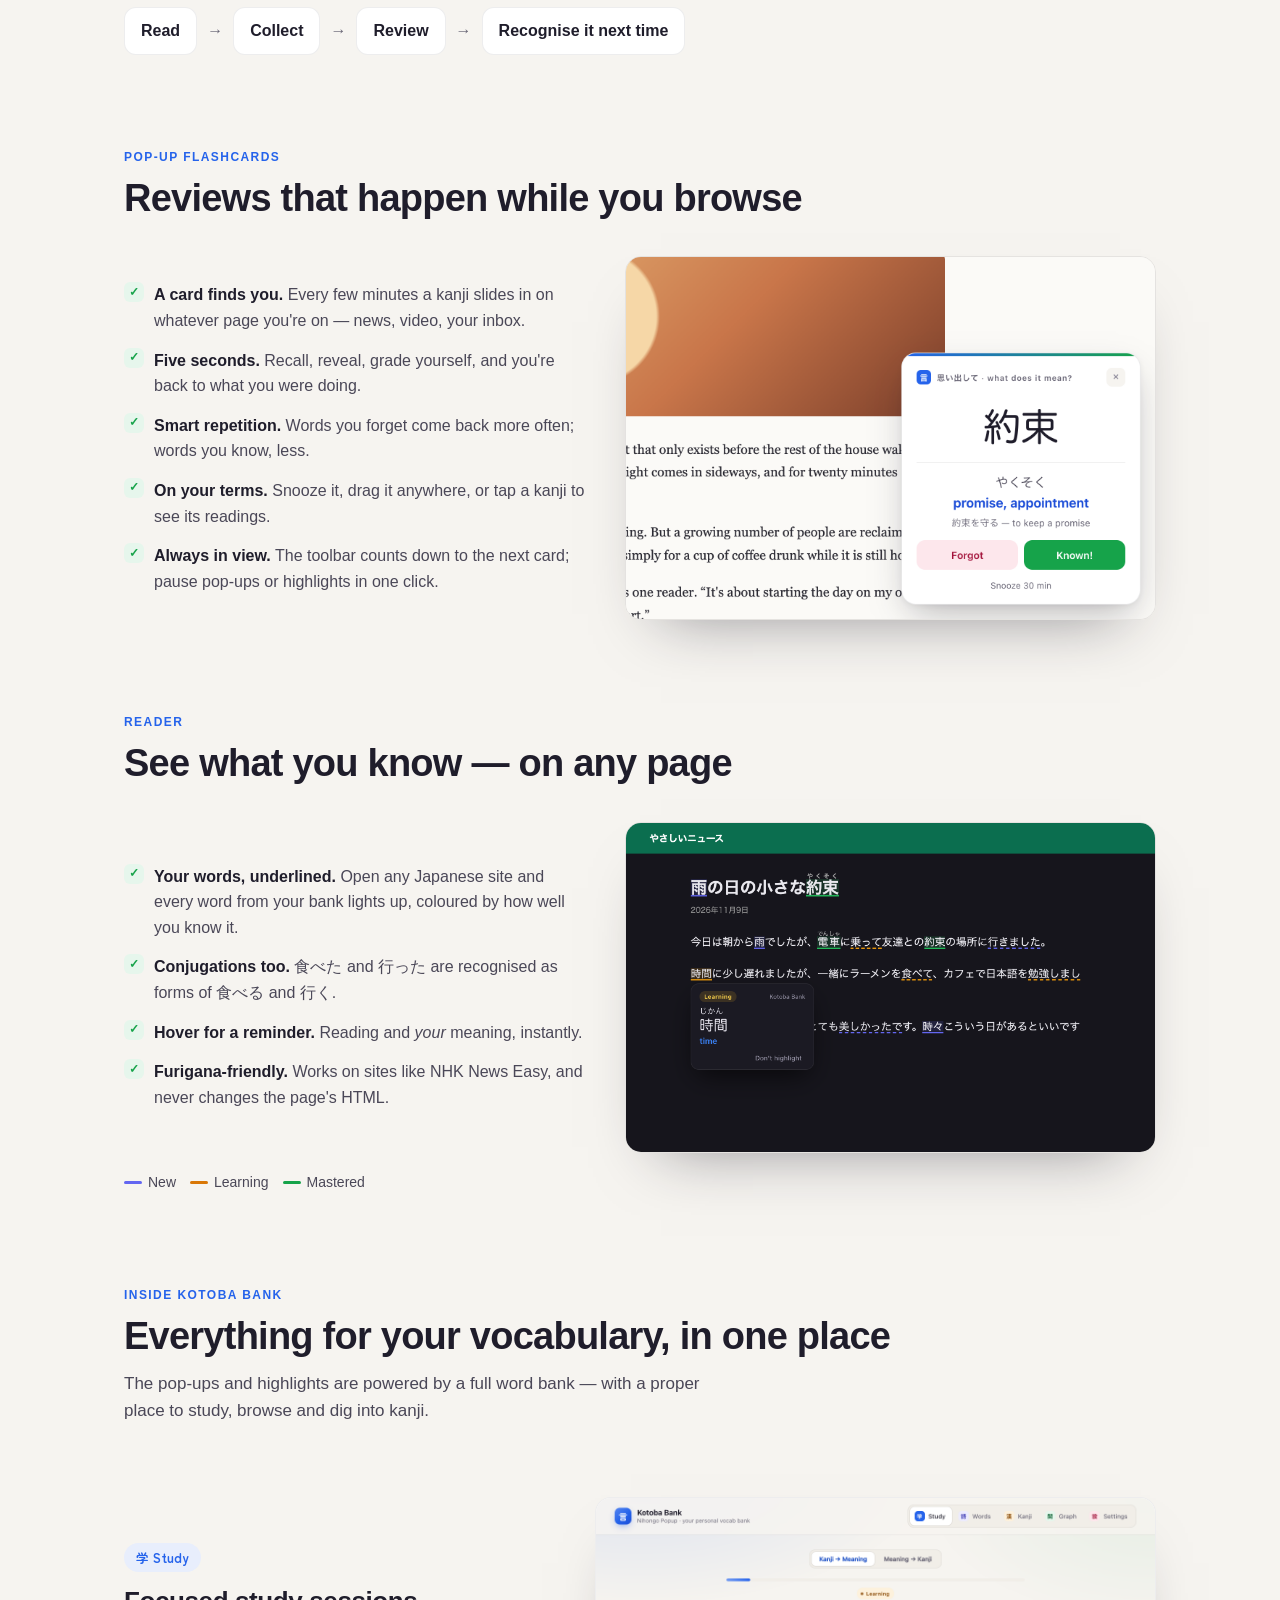
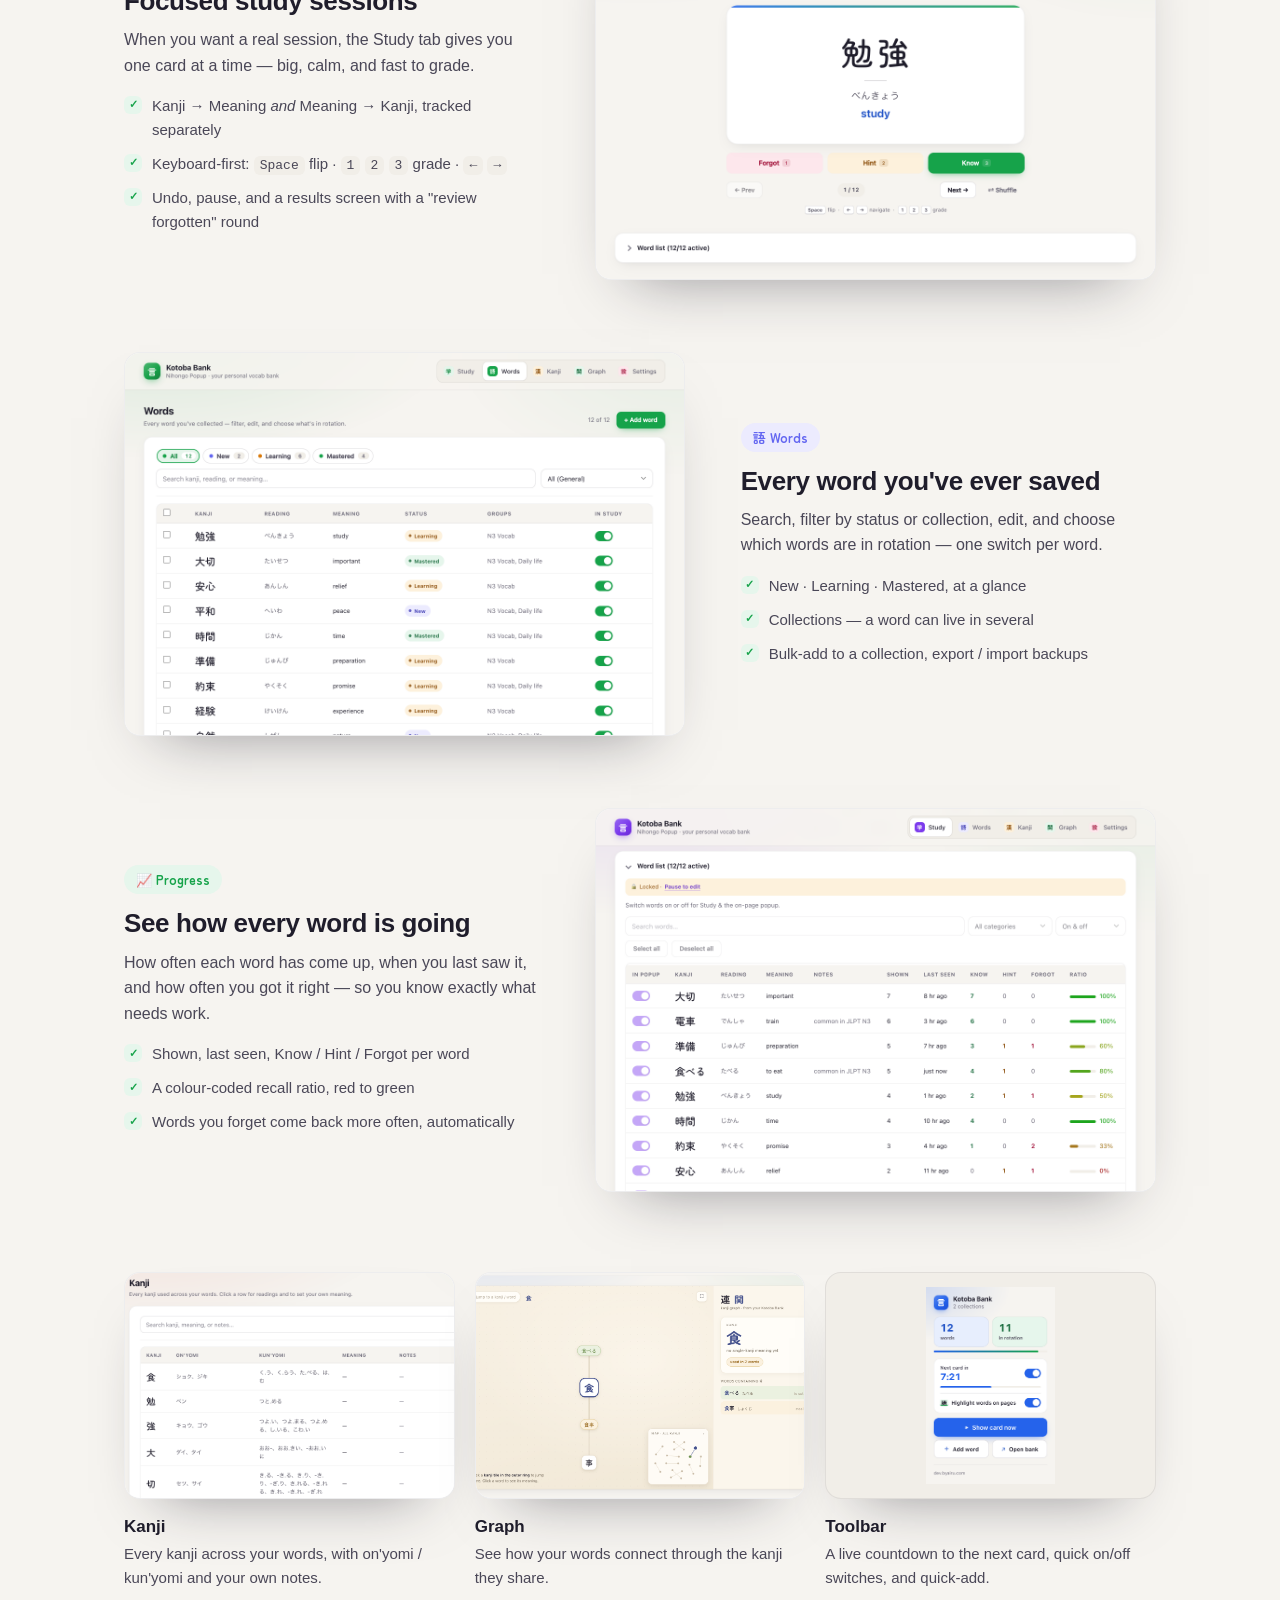
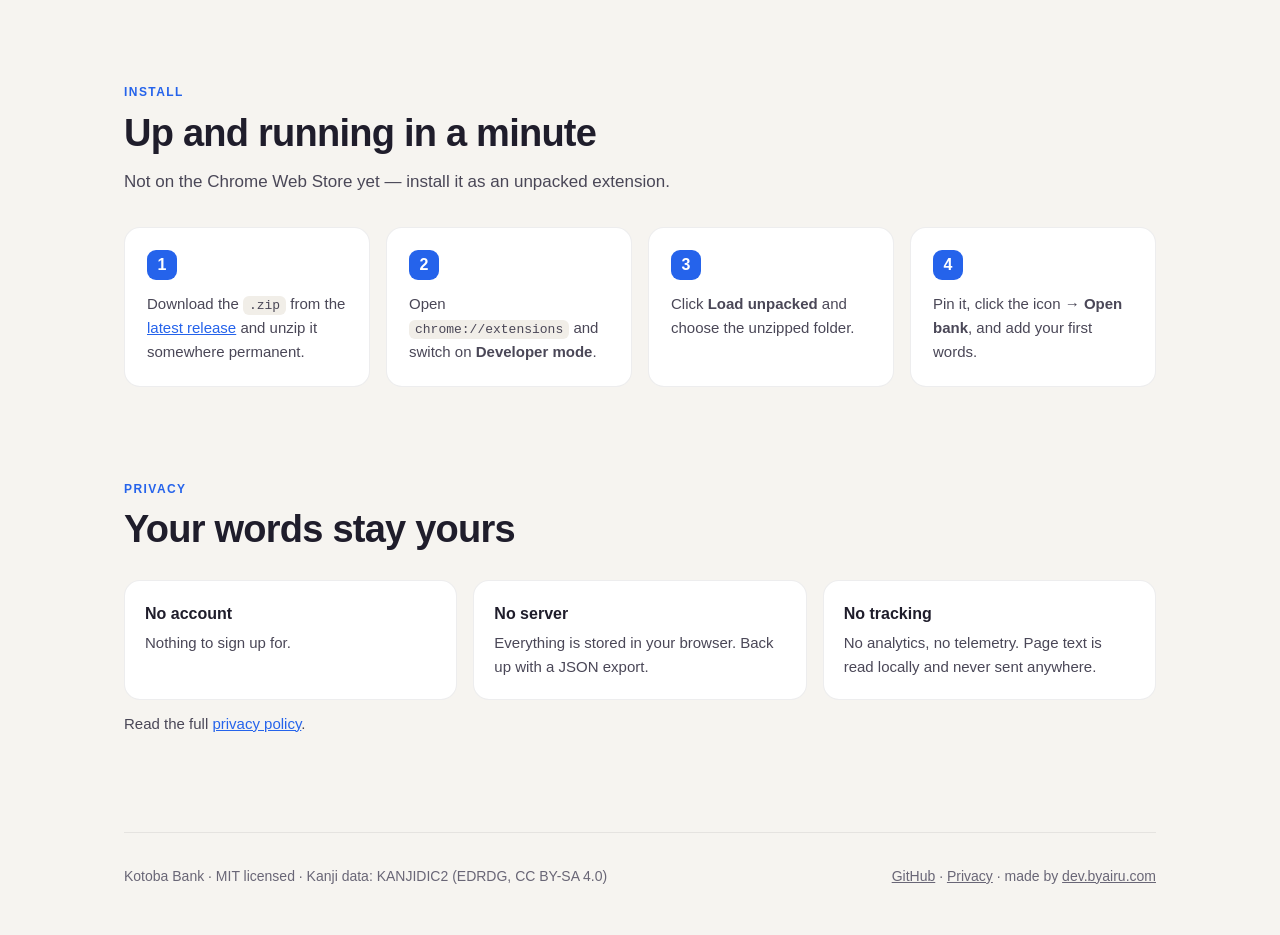
==== commit f9088594: "Release v1.1.0: toolbar countdown and quick toggles" ====
--- a/docs/index.html
+++ b/docs/index.html
@@ -180,6 +180,7 @@
           <li><b>Five seconds.</b> Recall, reveal, grade yourself, and you're back to what you were doing.</li>
           <li><b>Smart repetition.</b> Words you forget come back more often; words you know, less.</li>
           <li><b>On your terms.</b> Snooze it, drag it anywhere, or tap a kanji to see its readings.</li>
+          <li><b>Always in view.</b> The toolbar counts down to the next card; pause pop-ups or highlights in one click.</li>
         </ul>
         <img src="screenshots/browsing-card.png" alt="The card revealed on an article: やくそく, promise, with Forgot and Known buttons" width="1460" height="1000" />
       </div>
@@ -261,8 +262,8 @@
           <figcaption><b>Graph</b>See how your words connect through the kanji they share.</figcaption>
         </figure>
         <figure class="fig-popup">
-          <img src="screenshots/popup.png" alt="Toolbar popup: word count, words in rotation, Show card now, Add word" width="600" height="600" loading="lazy" />
-          <figcaption><b>Toolbar</b>Your totals, a card on demand, and quick-add for new words.</figcaption>
+          <img src="screenshots/popup.png" alt="Toolbar popup: word totals, live countdown to the next card, pop-up and highlight switches" width="600" height="914" loading="lazy" />
+          <figcaption><b>Toolbar</b>A live countdown to the next card, quick on/off switches, and quick-add.</figcaption>
         </figure>
       </div>
     </section>
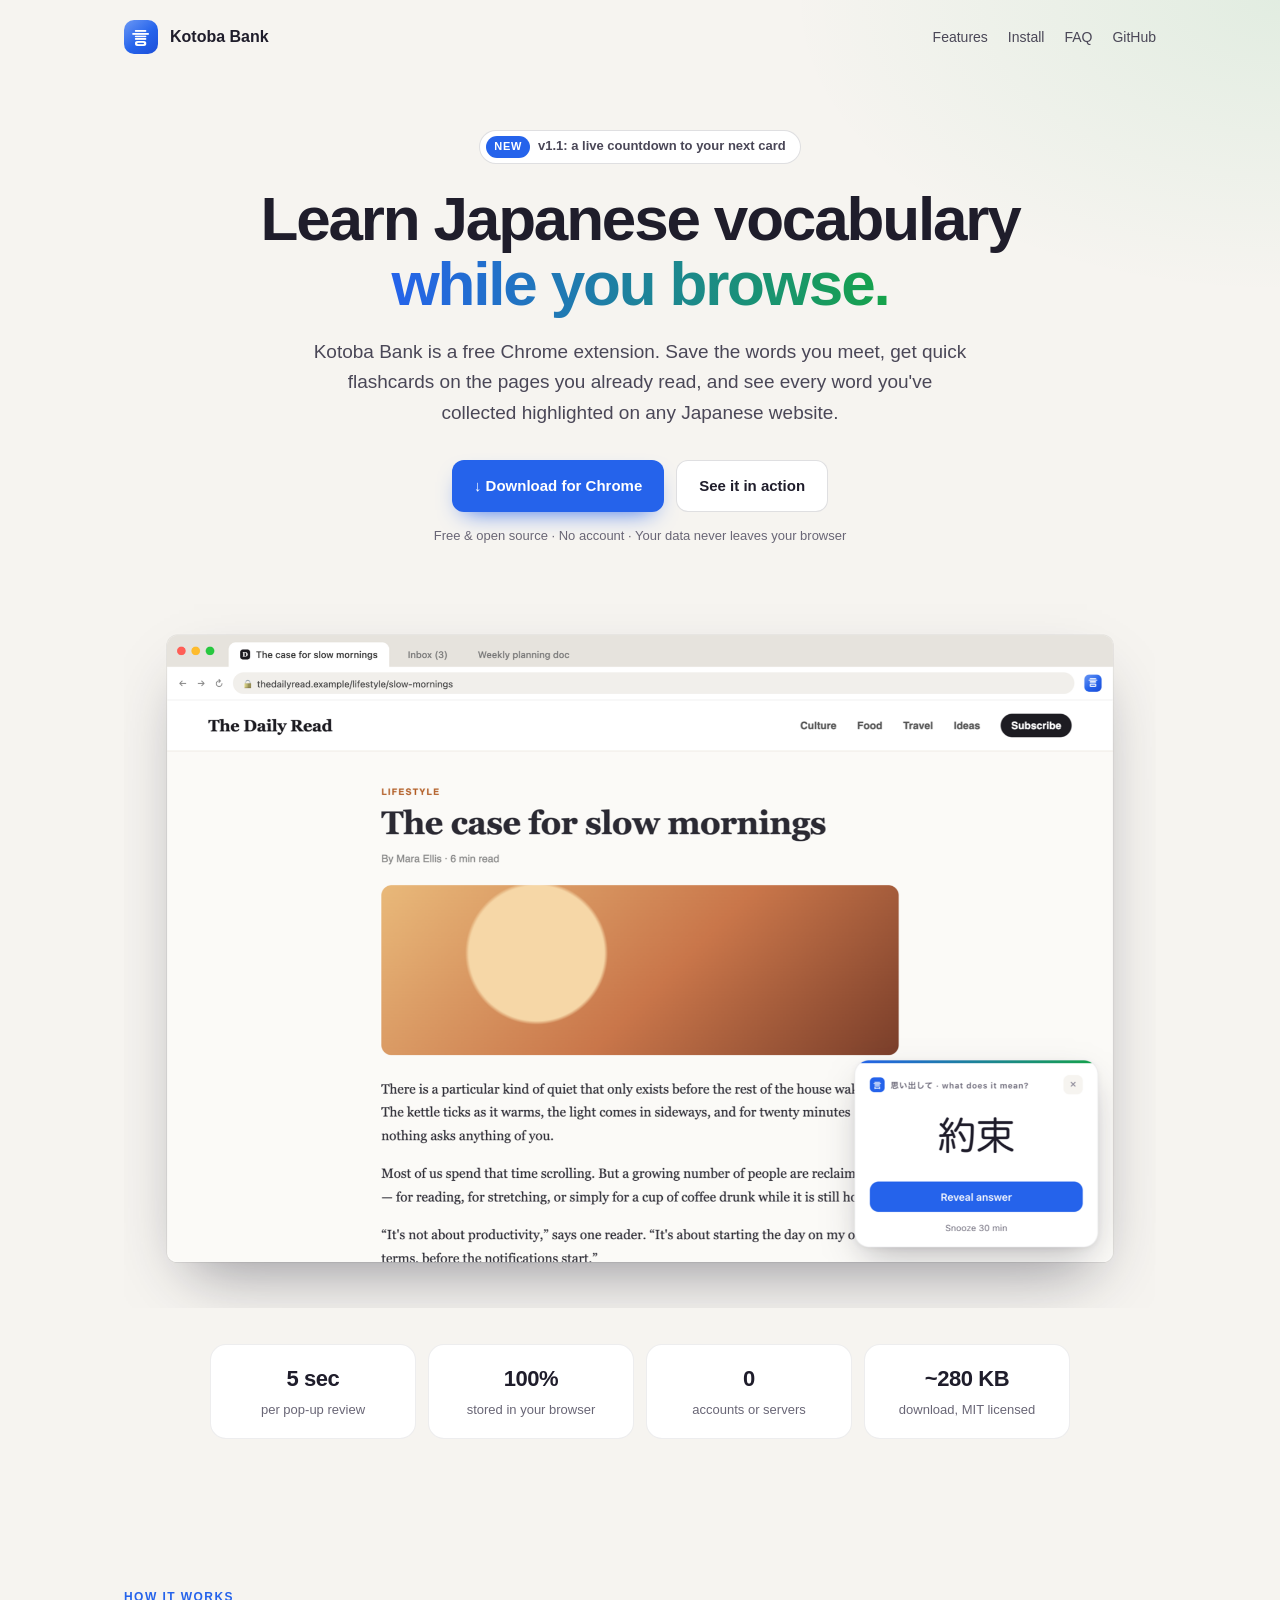
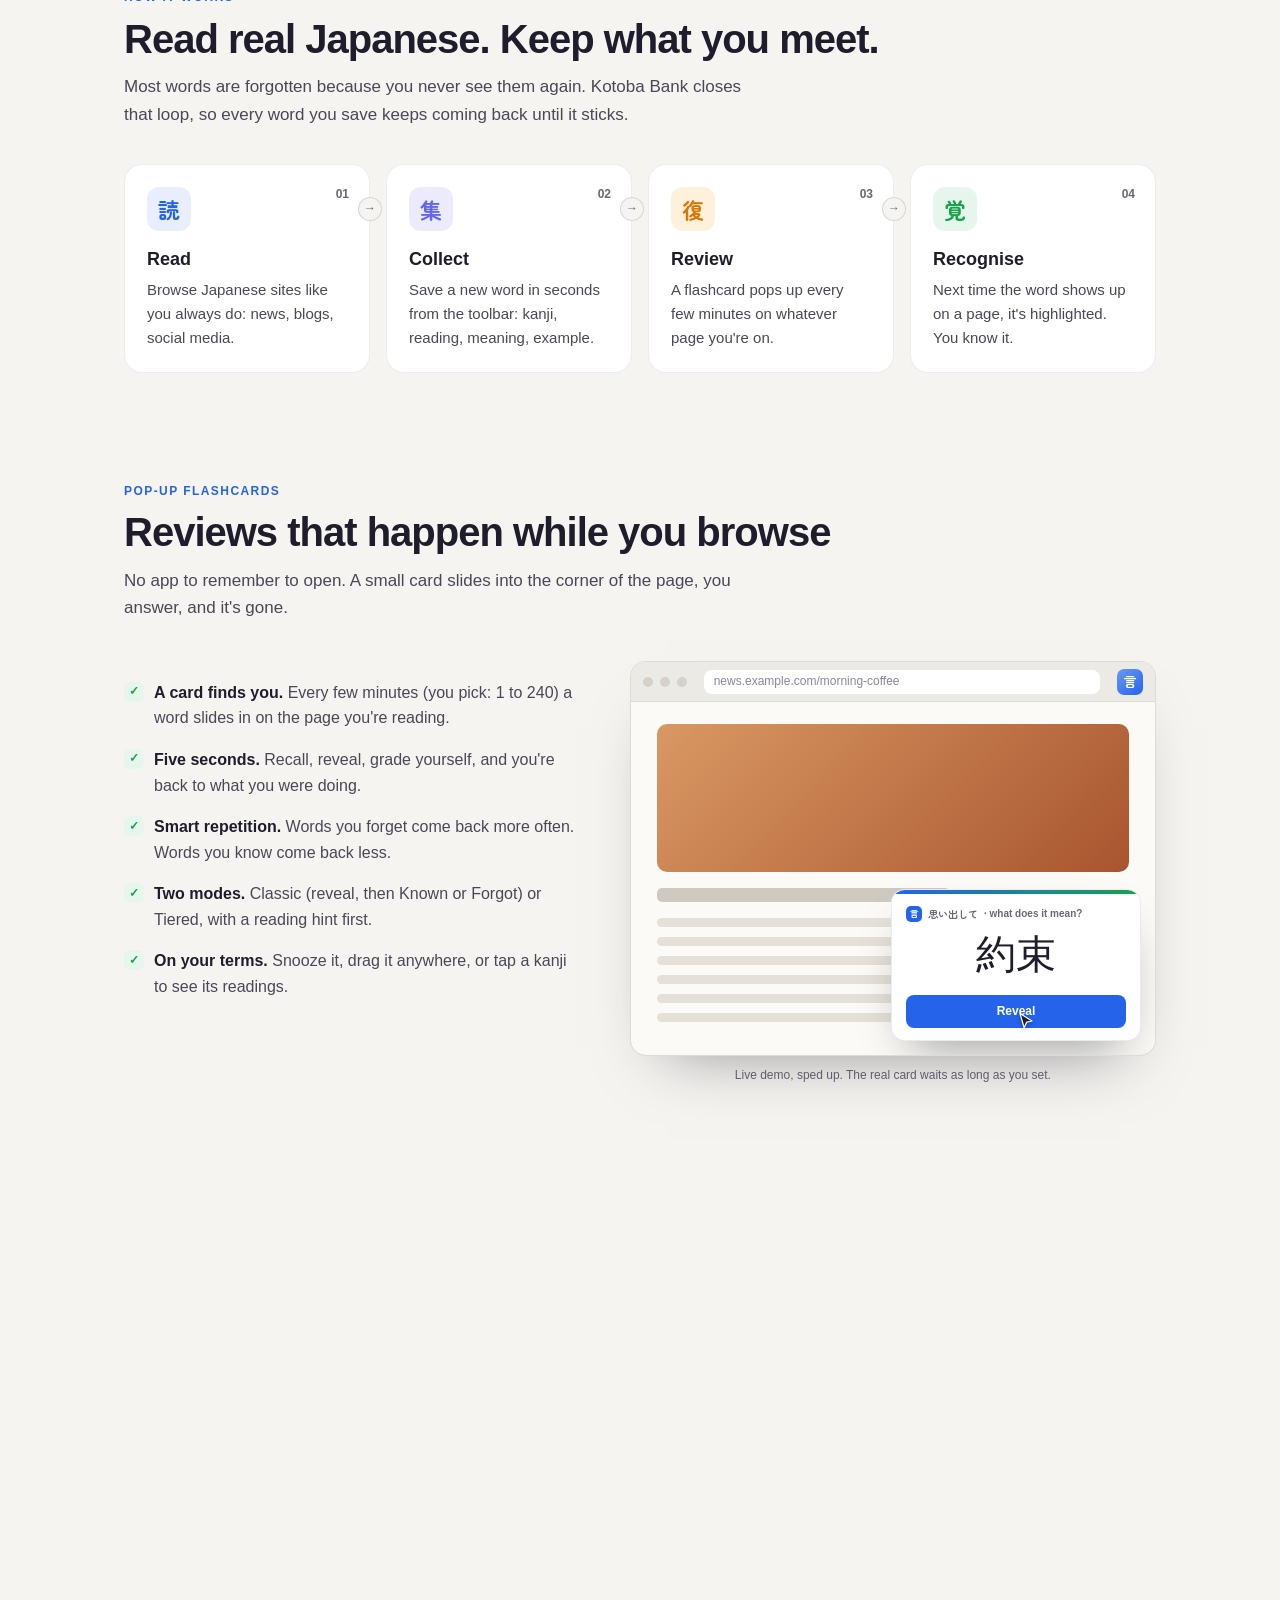
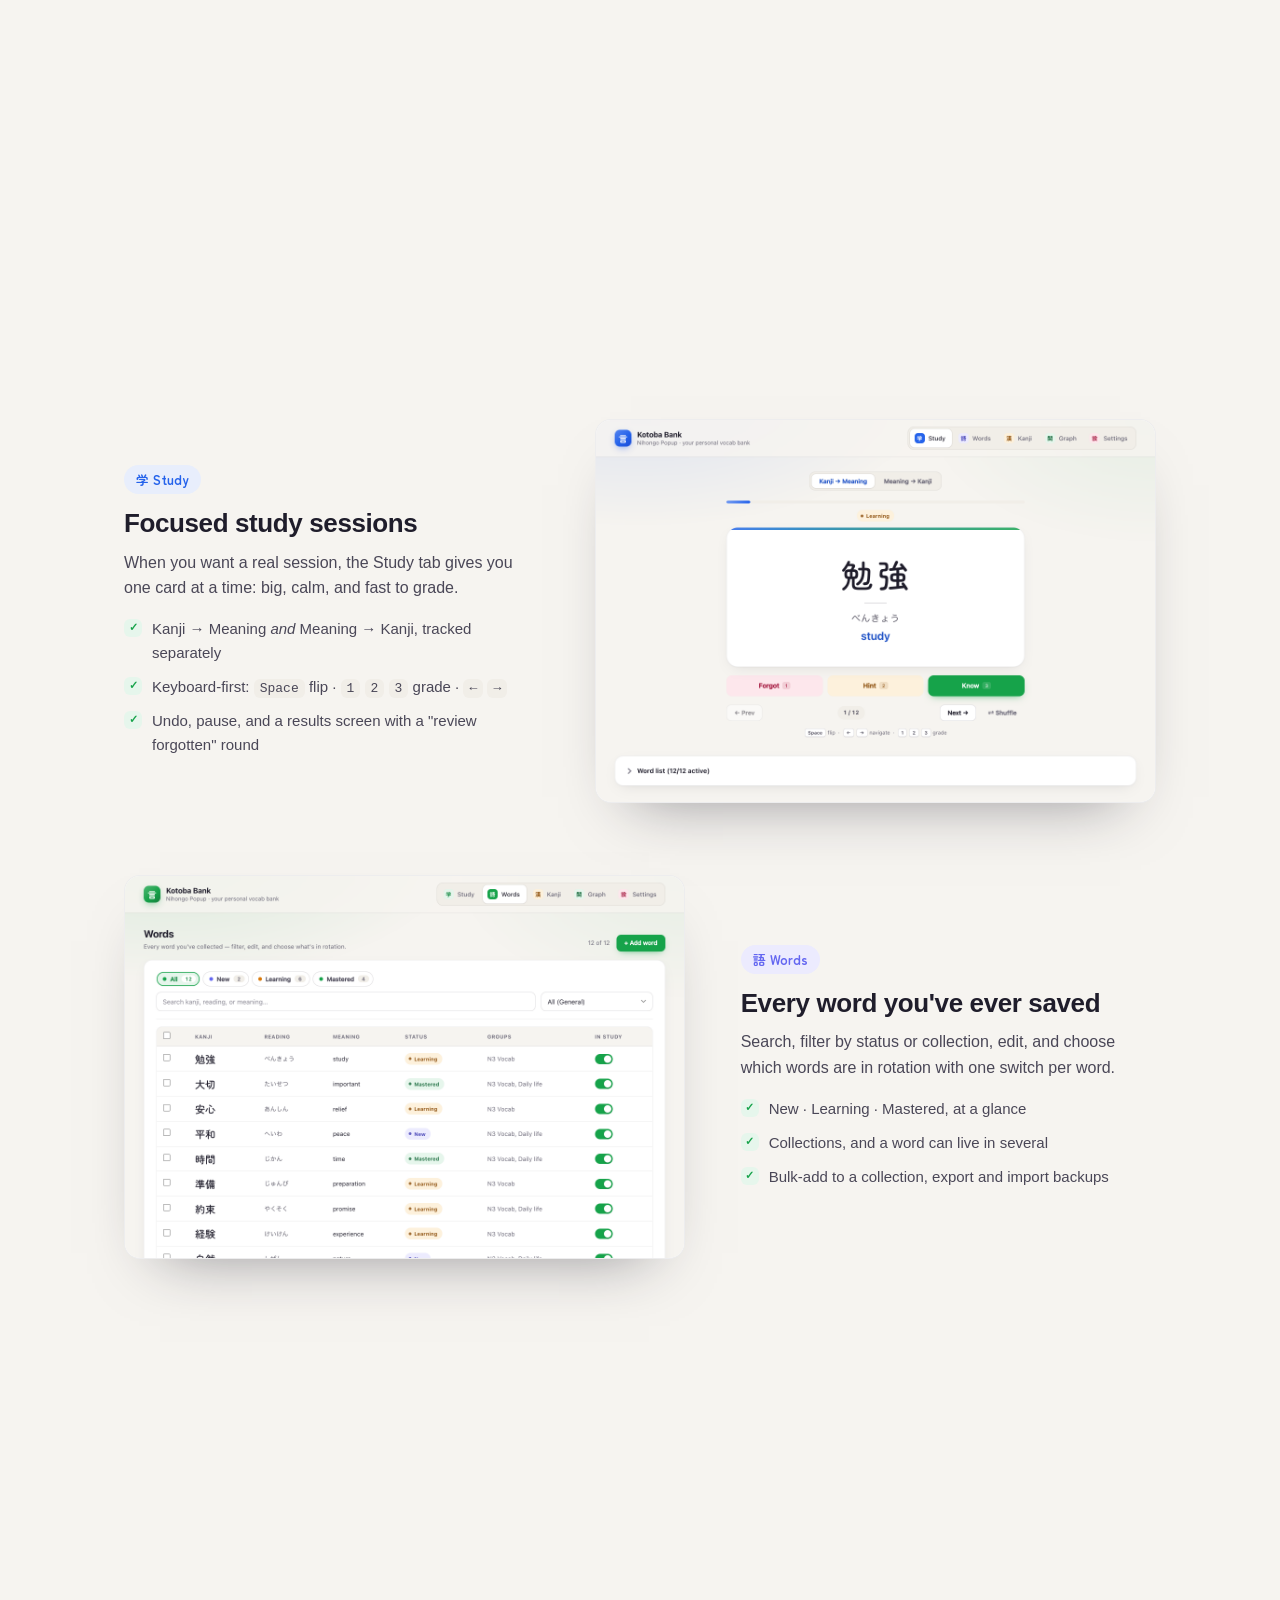
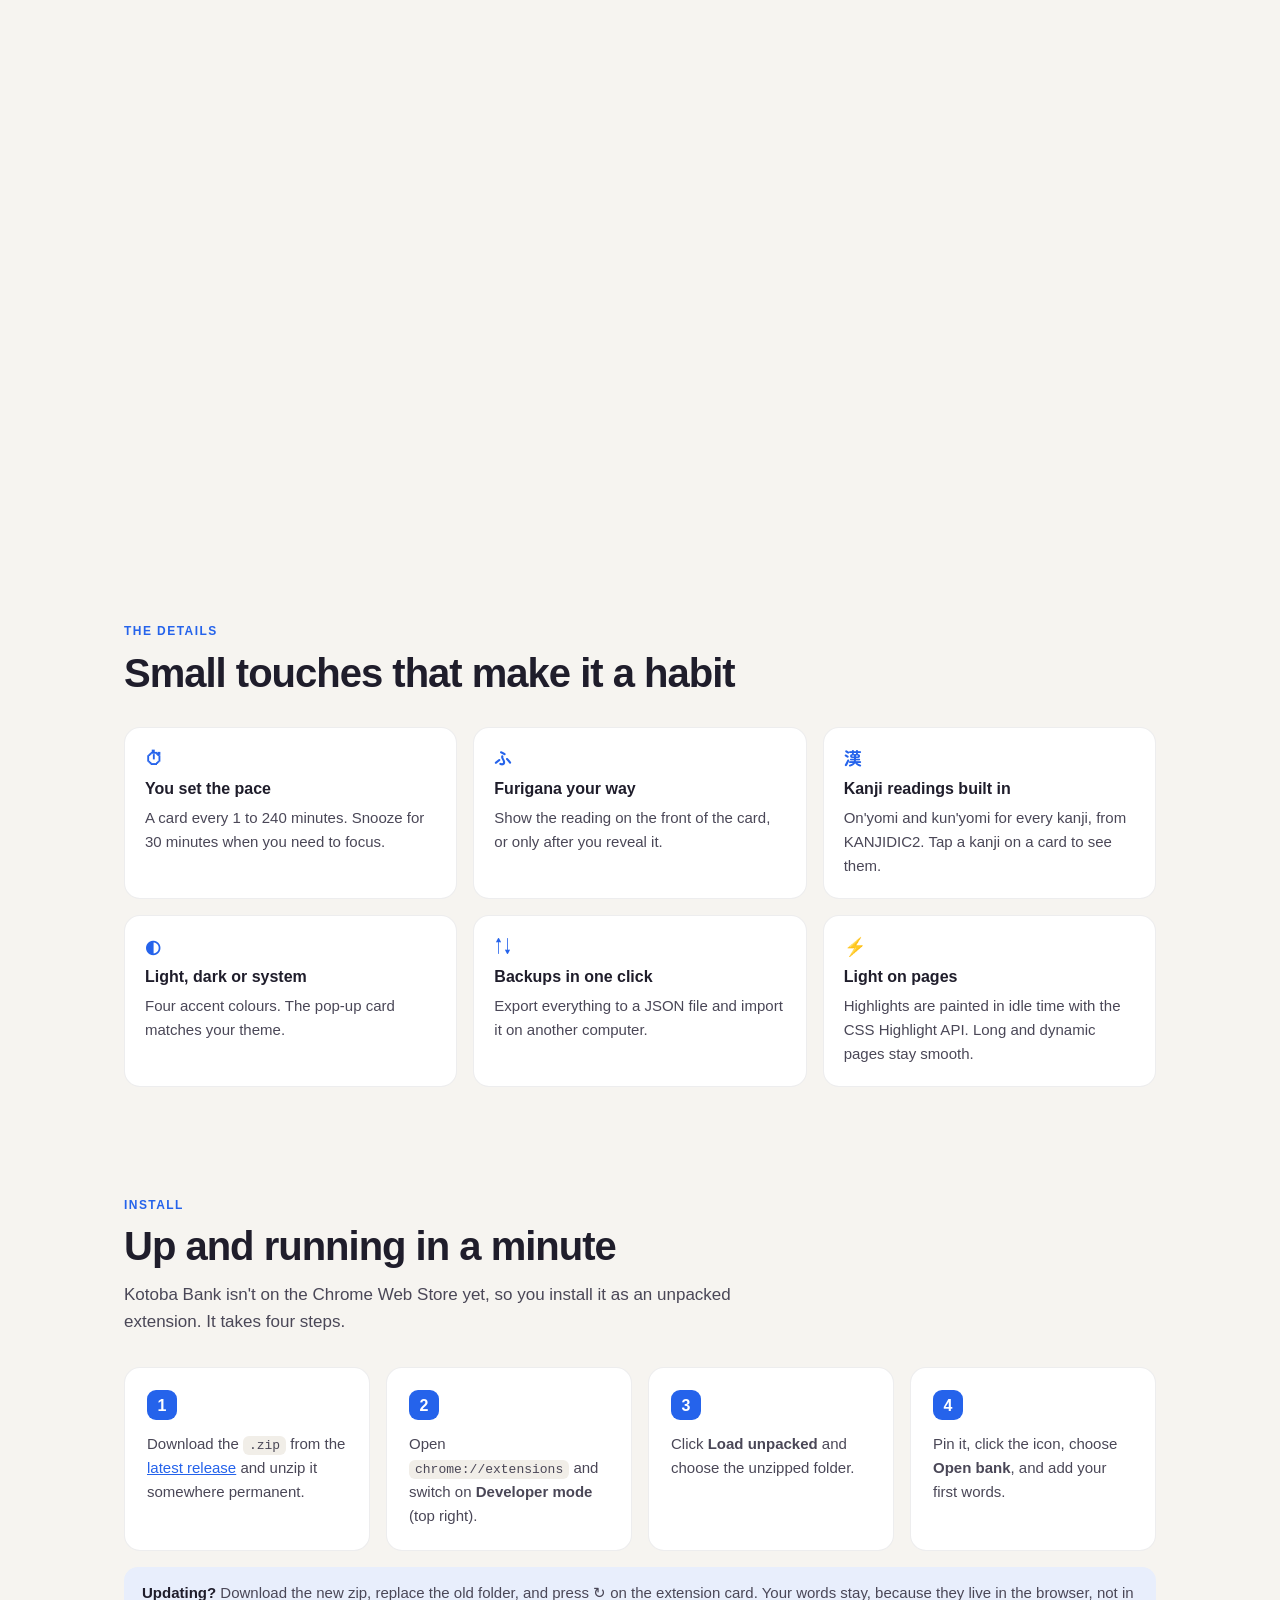
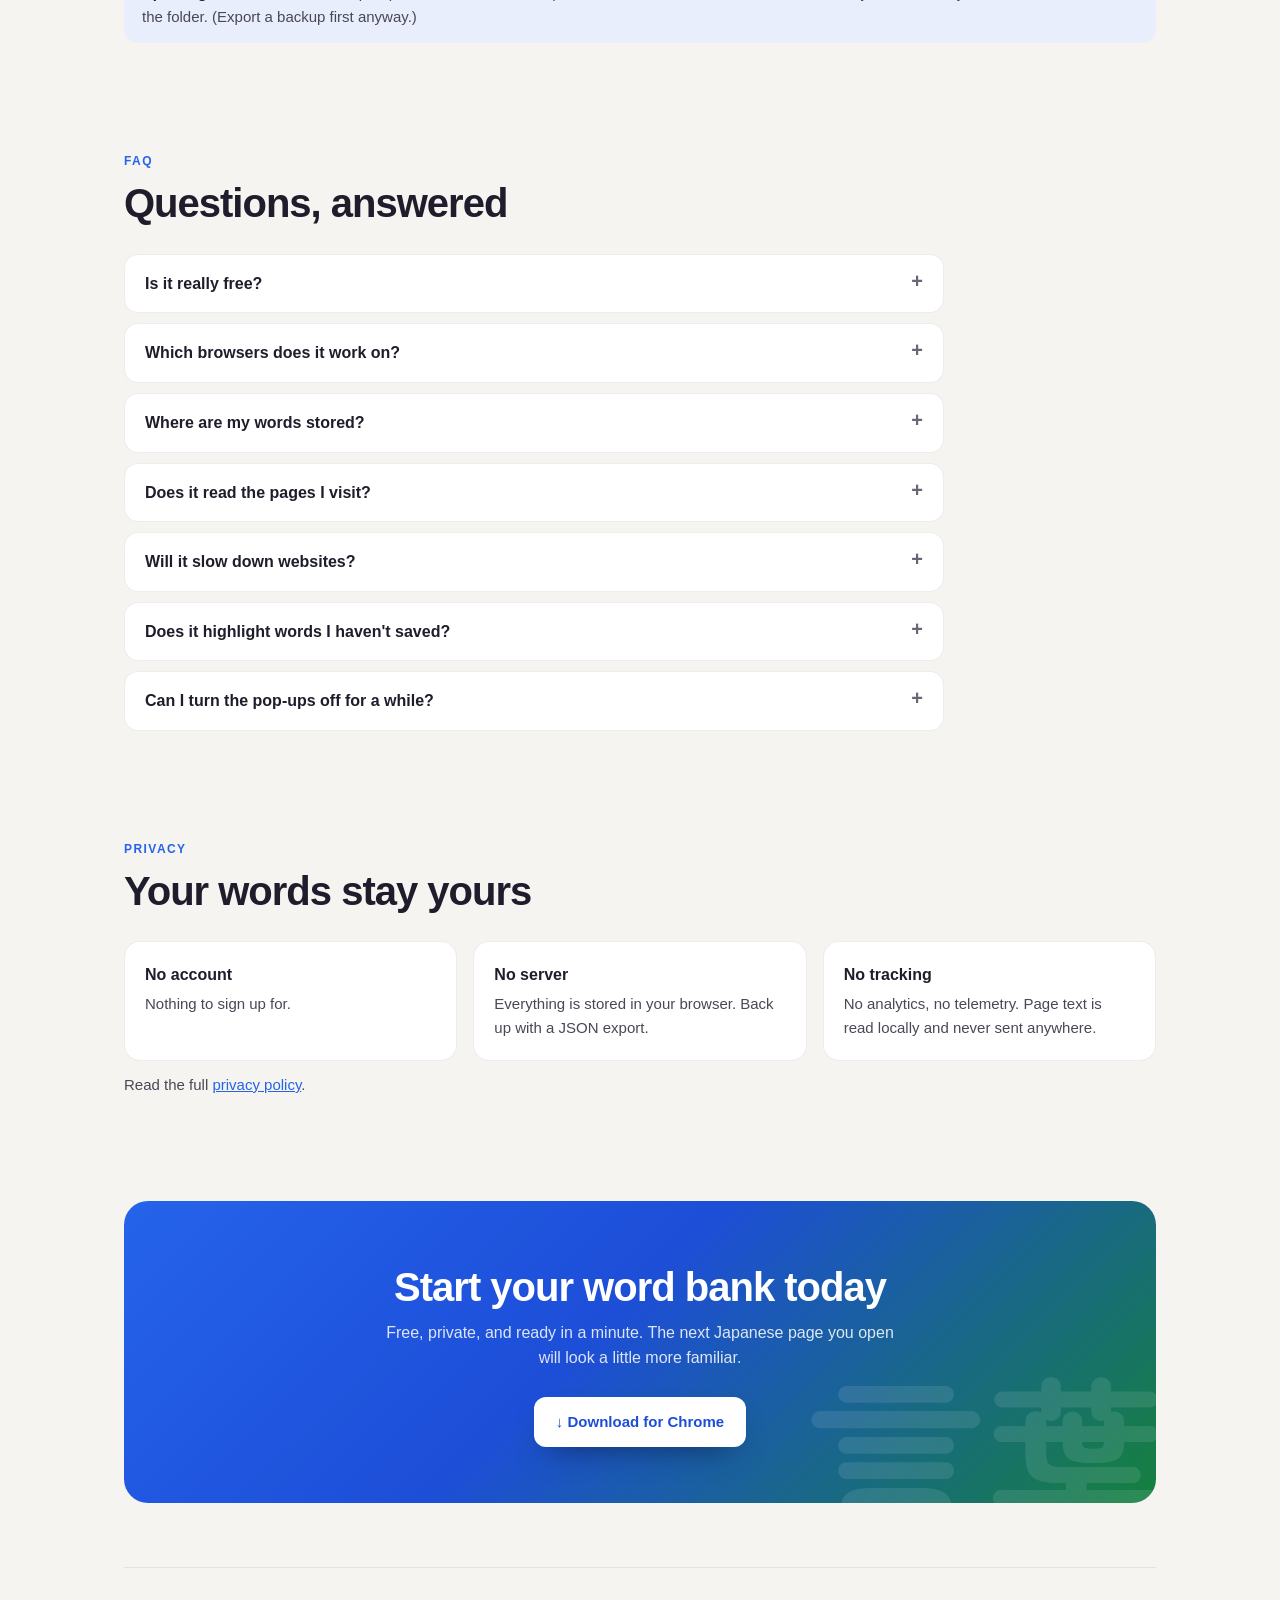
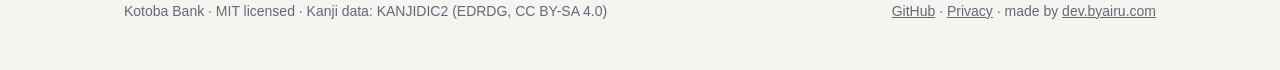
==== commit abd51e6a: "Landing: live demos, how-it-works, details, FAQ; drop em dashes" ====
--- a/docs/index.html
+++ b/docs/index.html
@@ -3,8 +3,8 @@
 <head>
   <meta charset="utf-8" />
   <meta name="viewport" content="width=device-width, initial-scale=1" />
-  <title>Kotoba Bank — learn Japanese vocabulary while you browse</title>
-  <meta name="description" content="A Chrome extension with a personal Japanese word bank, flashcards that pop up while you browse, and highlights for the words you know on any page." />
+  <title>Kotoba Bank: learn Japanese vocabulary while you browse</title>
+  <meta name="description" content="A free Chrome extension with a personal Japanese word bank, flashcards that pop up while you browse, and highlights for the words you know on any page." />
   <meta property="og:title" content="Kotoba Bank" />
   <meta property="og:description" content="Learn Japanese vocabulary while you browse." />
   <meta property="og:image" content="screenshots/browsing.png" />
@@ -12,80 +12,203 @@
   <link rel="preconnect" href="https://fonts.googleapis.com" />
   <link rel="preconnect" href="https://fonts.gstatic.com" crossorigin />
   <link href="https://fonts.googleapis.com/css2?family=Zen+Maru+Gothic:wght@500;700&display=swap" rel="stylesheet" />
+  <script>document.documentElement.classList.add('js');</script>
   <style>
     :root {
       --paper: #f6f4f0; --surface: #fff; --surface-2: #f1eee8;
-      --ink: #1f1d2b; --ink-2: #4a4757; --muted: #696676; --line: rgba(31,29,43,.08);
+      --ink: #1f1d2b; --ink-2: #4a4757; --muted: #696676; --line: rgba(31,29,43,.08); --line-2: rgba(31,29,43,.14);
       --shu: #2563eb; --shu-d: #1d4ed8; --shu-soft: #e8eefc;
       --know: #16a34a; --know-soft: #e6f6ec; --hint: #d97706; --hint-soft: #fdf1dc; --new: #6366f1; --new-soft: #ecebfe;
+      --forgot: #be123c; --forgot-soft: #fde7ec;
       --font: -apple-system, BlinkMacSystemFont, "Segoe UI", "Hiragino Kaku Gothic ProN", "Yu Gothic", sans-serif;
       --jp: "Zen Maru Gothic", "Hiragino Maru Gothic ProN", "Hiragino Kaku Gothic ProN", sans-serif;
+      --shadow: 0 30px 60px -36px rgba(31,29,43,.5);
       color-scheme: light;
     }
     @media (prefers-color-scheme: dark) {
       :root {
         --paper: #121118; --surface: #1b1a23; --surface-2: #262531;
-        --ink: #eceaf3; --ink-2: #c5c2d1; --muted: #9d9aad; --line: rgba(255,255,255,.08);
+        --ink: #eceaf3; --ink-2: #c5c2d1; --muted: #9d9aad; --line: rgba(255,255,255,.08); --line-2: rgba(255,255,255,.14);
         --shu: #5b8cf5; --shu-d: #7aa2f7; --shu-soft: rgba(91,140,245,.16);
         --know: #34d399; --know-soft: rgba(52,211,153,.14); --hint: #fbbf24; --hint-soft: rgba(251,191,36,.14); --new: #a5b4fc; --new-soft: rgba(129,140,248,.16);
+        --forgot: #fb7185; --forgot-soft: rgba(251,113,133,.14);
+        --shadow: 0 30px 60px -30px rgba(0,0,0,.8);
         color-scheme: dark;
       }
     }
     * { box-sizing: border-box; margin: 0; }
+    html { scroll-behavior: smooth; }
     body {
       background:
         radial-gradient(900px 480px at 10% -10%, color-mix(in srgb, var(--shu) 14%, transparent), transparent 70%),
         radial-gradient(700px 420px at 100% 0%, color-mix(in srgb, var(--know) 9%, transparent), transparent 70%),
         var(--paper);
-      color: var(--ink); font: 16px/1.6 var(--font); -webkit-font-smoothing: antialiased;
+      color: var(--ink); font: 16px/1.6 var(--font); -webkit-font-smoothing: antialiased; overflow-x: hidden;
     }
     a { color: var(--shu); }
     .wrap { max-width: 1080px; margin: 0 auto; padding: 0 24px; }
-
+    .jp { font-family: var(--jp); }
+
+    /* ---------- nav ---------- */
     nav { display: flex; align-items: center; gap: 12px; padding: 20px 0; }
-    .seal { width: 34px; height: 34px; border-radius: 10px; display: grid; place-items: center; color: #fff;
+    .seal { width: 34px; height: 34px; border-radius: 10px; display: grid; place-items: center; color: #fff; flex: none;
       font: 700 18px/1 var(--jp); background: linear-gradient(140deg, #6b98f5, var(--shu) 55%, var(--shu-d)); }
     nav b { font-size: 16px; }
-    nav .links { margin-left: auto; display: flex; gap: 20px; font-size: 14px; }
+    nav .links { margin-left: auto; display: flex; gap: 20px; font-size: 14px; align-items: center; }
     nav .links a { color: var(--ink-2); text-decoration: none; }
     nav .links a:hover { color: var(--ink); }
 
-    .hero { text-align: center; padding: 64px 0 40px; }
-    .eyebrow { display: inline-block; font: 700 13px var(--jp); color: var(--shu); background: var(--shu-soft);
-      padding: 5px 14px; border-radius: 999px; margin-bottom: 20px; letter-spacing: .04em; }
-    h1 { font-size: clamp(36px, 6vw, 60px); line-height: 1.08; letter-spacing: -0.03em; font-weight: 800; max-width: 820px; margin: 0 auto; }
-    h1 span { background: linear-gradient(90deg, var(--shu), var(--know)); -webkit-background-clip: text; background-clip: text; color: transparent; }
-    .lead { font-size: 19px; color: var(--ink-2); max-width: 640px; margin: 20px auto 0; }
+    /* ---------- hero ---------- */
+    .hero { text-align: center; padding: 56px 0 40px; }
+    .eyebrow { display: inline-flex; align-items: center; gap: 8px; font-size: 13px; font-weight: 600; color: var(--ink-2); text-decoration: none;
+      background: var(--surface); border: 1px solid var(--line-2); padding: 5px 14px 5px 6px; border-radius: 999px; margin-bottom: 22px; transition: border-color .2s; }
+    .eyebrow:hover { border-color: var(--shu); }
+    .eyebrow b { background: var(--shu); color: #fff; font-size: 11px; letter-spacing: .06em; padding: 2px 8px; border-radius: 999px; }
+    h1 { font-size: clamp(36px, 6vw, 62px); line-height: 1.06; letter-spacing: -0.035em; font-weight: 800; max-width: 840px; margin: 0 auto; }
+    h1 span { background: linear-gradient(90deg, var(--shu), var(--know), var(--shu)); background-size: 200% 100%;
+      -webkit-background-clip: text; background-clip: text; color: transparent; animation: sheen 8s ease-in-out infinite; }
+    @keyframes sheen { 50% { background-position: 100% 0; } }
+    .lead { font-size: 19px; color: var(--ink-2); max-width: 660px; margin: 20px auto 0; }
     .cta { display: flex; gap: 12px; justify-content: center; flex-wrap: wrap; margin-top: 32px; }
     .btn { display: inline-flex; align-items: center; gap: 8px; padding: 13px 22px; border-radius: 12px; font-weight: 650;
-      text-decoration: none; font-size: 15px; transition: transform .1s, background .15s; }
+      text-decoration: none; font-size: 15px; transition: transform .15s, background .15s, box-shadow .2s; }
+    .btn:hover { transform: translateY(-1px); }
     .btn:active { transform: translateY(1px); }
     .btn.primary { background: var(--shu); color: #fff; box-shadow: 0 10px 24px -12px var(--shu); }
-    .btn.primary:hover { background: var(--shu-d); }
-    .btn.ghost { background: var(--surface); color: var(--ink); border: 1px solid var(--line); }
+    .btn.primary:hover { background: var(--shu-d); box-shadow: 0 14px 28px -12px var(--shu); }
+    .btn.ghost { background: var(--surface); color: var(--ink); border: 1px solid var(--line-2); }
     .btn.ghost:hover { background: var(--surface-2); }
     .note { font-size: 13px; color: var(--muted); margin-top: 14px; }
 
-    .shot { margin: 48px auto 0; max-width: 960px; border-radius: 20px; overflow: hidden; border: 1px solid var(--line);
-      box-shadow: 0 40px 80px -40px rgba(31,29,43,.45); background: var(--surface); }
+    .shot { margin: 48px auto 0; max-width: 1040px; }
     .shot img { display: block; width: 100%; height: auto; }
-    /* Screenshot already has its own browser frame and backdrop. */
-    .shot-bare { border: 0; border-radius: 0; box-shadow: none; background: none; max-width: 1040px; }
-
-    section { padding: 88px 0 0; }
+    html.js .hero .shot { animation: rise 1s .15s cubic-bezier(.2,.7,.2,1) both; }
+    @keyframes rise { from { opacity: 0; transform: translateY(40px) scale(.98); } }
+
+    .facts { display: grid; grid-template-columns: repeat(4, 1fr); gap: 12px; max-width: 860px; margin: 36px auto 0; }
+    .facts div { background: var(--surface); border: 1px solid var(--line); border-radius: 16px; padding: 16px 12px; text-align: center; }
+    .facts b { display: block; font-size: 22px; letter-spacing: -0.02em; }
+    .facts span { font-size: 13px; color: var(--muted); }
+
+    /* ---------- sections ---------- */
+    section { padding: 104px 0 0; }
     .kicker { font-size: 12px; font-weight: 700; letter-spacing: .12em; text-transform: uppercase; color: var(--shu); }
-    h2 { font-size: clamp(28px, 4vw, 38px); letter-spacing: -0.02em; line-height: 1.15; margin-top: 8px; }
-    .sub { color: var(--ink-2); max-width: 620px; margin-top: 12px; font-size: 17px; }
-
-    .loop { display: flex; flex-wrap: wrap; gap: 10px; margin-top: 28px; align-items: center; }
-    .loop span { font-weight: 650; padding: 10px 16px; border-radius: 12px; background: var(--surface); border: 1px solid var(--line); }
-    .loop i { color: var(--muted); font-style: normal; }
-
+    h2 { font-size: clamp(28px, 4vw, 40px); letter-spacing: -0.025em; line-height: 1.12; margin-top: 8px; }
+    .sub { color: var(--ink-2); max-width: 640px; margin-top: 12px; font-size: 17px; }
+
+    /* reveal on scroll */
+    html.js .reveal { opacity: 0; transform: translateY(24px); transition: opacity .7s ease, transform .7s cubic-bezier(.2,.7,.2,1); transition-delay: var(--d, 0s); }
+    html.js .reveal.in { opacity: 1; transform: none; }
+
+    /* ---------- how it works ---------- */
+    .loop { display: grid; grid-template-columns: repeat(4, 1fr); gap: 16px; margin-top: 36px; position: relative; }
+    .loop-step { background: var(--surface); border: 1px solid var(--line); border-radius: 18px; padding: 22px; position: relative; }
+    .loop-step .k { width: 44px; height: 44px; border-radius: 12px; display: grid; place-items: center; font: 700 22px/1 var(--jp); margin-bottom: 14px;
+      background: var(--c-soft); color: var(--c); }
+    .loop-step h3 { font-size: 18px; margin-bottom: 4px; }
+    .loop-step p { color: var(--ink-2); font-size: 15px; }
+    .loop-step .n { position: absolute; top: 20px; right: 20px; font-size: 12px; font-weight: 700; color: var(--muted); }
+    .loop-step:not(:last-child)::after { content: "→"; position: absolute; right: -13px; top: 32px; width: 22px; height: 22px; border-radius: 50%;
+      display: grid; place-items: center; font-size: 12px; color: var(--muted); background: var(--paper); border: 1px solid var(--line-2); z-index: 1; }
+
+    /* ---------- feature split ---------- */
+    .split { display: grid; grid-template-columns: 1fr 1.15fr; gap: 48px; align-items: center; margin-top: 40px; }
+    .split ul { list-style: none; padding: 0; display: grid; gap: 16px; }
+    .split li { padding-left: 30px; position: relative; color: var(--ink-2); }
+    .split li::before { content: "✓"; position: absolute; left: 0; top: 2px; width: 20px; height: 20px; border-radius: 6px; display: grid; place-items: center;
+      font-size: 12px; font-weight: 700; color: var(--know); background: var(--know-soft); }
+    .split li b { color: var(--ink); }
+    .demo-note { font-size: 12px; color: var(--muted); text-align: center; margin-top: 10px; }
+
+    /* ---------- demo: browser + popup flashcard ---------- */
+    .browser { position: relative; border-radius: 16px; overflow: hidden; background: #fbfaf7; border: 1px solid var(--line-2); box-shadow: var(--shadow);
+      aspect-ratio: 4 / 3; color: #1f1d2b; font-size: 14px; }
+    .b-bar { height: 40px; display: flex; align-items: center; gap: 7px; padding: 0 12px; background: #eceae4; border-bottom: 1px solid rgba(0,0,0,.06); }
+    .b-bar i { width: 10px; height: 10px; border-radius: 50%; background: #d6d2ca; }
+    .b-url { flex: 1; margin: 0 10px; height: 24px; border-radius: 8px; background: #fff; font-size: 12px; color: #8a8795; display: flex; align-items: center; padding: 0 10px; overflow: hidden; white-space: nowrap; }
+    .b-ext { width: 26px; height: 26px; border-radius: 7px; display: grid; place-items: center; color: #fff; font: 700 13px/1 var(--jp);
+      background: linear-gradient(140deg, #6b98f5, #2563eb); position: relative; transition: box-shadow .2s; }
+    .b-ext.ping { box-shadow: 0 0 0 4px rgba(37,99,235,.25); }
+    .b-page { padding: 22px 26px; }
+    .b-hero { aspect-ratio: 16 / 5; border-radius: 10px; background: linear-gradient(135deg, #d99863, #a8552f); margin-bottom: 16px; }
+    .b-line { height: 9px; border-radius: 5px; background: #e5e1d9; margin: 10px 0; }
+    .b-line.t { height: 14px; width: 62%; background: #cfcac0; margin-bottom: 16px; }
+
+    .tb { position: absolute; top: 46px; right: 8px; width: 190px; background: #fff; border-radius: 12px; border: 1px solid rgba(0,0,0,.08);
+      box-shadow: 0 18px 40px -16px rgba(0,0,0,.35); padding: 12px; opacity: 0; transform: translateY(-6px) scale(.97); transform-origin: top right;
+      transition: opacity .25s, transform .25s; pointer-events: none; z-index: 3; }
+    .tb.show { opacity: 1; transform: none; }
+    .tb small { font-size: 11px; color: #696676; }
+    .tb .cd { font: 800 24px/1.1 var(--font); color: #2563eb; letter-spacing: -0.02em; font-variant-numeric: tabular-nums; }
+    .tb .bar { height: 4px; border-radius: 3px; background: #efece6; margin: 8px 0 10px; overflow: hidden; }
+    .tb .bar b { display: block; height: 100%; width: 100%; background: #2563eb; border-radius: 3px; transition: width 1s linear; }
+    .tb .row { display: flex; justify-content: space-between; align-items: center; font-size: 11px; color: #4a4757; padding-top: 8px; border-top: 1px solid #efece6; }
+    .tog { width: 26px; height: 15px; border-radius: 99px; background: #2563eb; position: relative; }
+    .tog::after { content: ""; position: absolute; right: 2px; top: 2px; width: 11px; height: 11px; border-radius: 50%; background: #fff; }
+
+    .fc { position: absolute; right: 14px; bottom: 14px; width: min(250px, 62%); background: #fff; border-radius: 14px; border: 1px solid rgba(0,0,0,.08);
+      box-shadow: 0 24px 50px -20px rgba(0,0,0,.4); overflow: hidden; z-index: 2;
+      transform: translateY(130%); opacity: 0; transition: transform .55s cubic-bezier(.2,.8,.2,1.05), opacity .3s; }
+    .fc.show { transform: none; opacity: 1; }
+    .fc::before { content: ""; display: block; height: 4px; background: linear-gradient(90deg, #2563eb, #16a34a); }
+    .fc-in { padding: 12px 14px 12px; text-align: center; }
+    .fc-h { display: flex; align-items: center; gap: 6px; font-size: 10px; color: #696676; font-weight: 600; text-align: left; }
+    .fc-h i { width: 16px; height: 16px; border-radius: 5px; background: #2563eb; color: #fff; display: grid; place-items: center; font: 700 9px/1 var(--jp); font-style: normal; }
+    .fc-k { font: 500 clamp(30px, 5vw, 40px)/1.2 var(--font); margin: 8px 0 6px; }
+    .fc-back { max-height: 0; overflow: hidden; opacity: 0; transition: max-height .45s ease, opacity .35s; border-top: 1px solid transparent; }
+    .fc.rev .fc-back { max-height: 90px; opacity: 1; border-top-color: #ebe8e2; }
+    .fc-r { font-size: 14px; color: #4a4757; margin-top: 6px; }
+    .fc-m { font-size: 15px; font-weight: 700; color: #2563eb; }
+    .fc-e { font-size: 11px; color: #696676; margin-bottom: 2px; }
+    .fc-btns { display: grid; grid-template-columns: 1fr 1fr; gap: 6px; margin-top: 10px; }
+    .fc-btns span { padding: 7px 0; border-radius: 8px; font-size: 12px; font-weight: 700; transition: transform .15s, box-shadow .15s; }
+    .fc-btns .f { background: #fde7ec; color: #be123c; }
+    .fc-btns .kn { background: #16a34a; color: #fff; }
+    .fc-btns .reveal-btn { grid-column: 1 / -1; background: #2563eb; color: #fff; }
+    .fc-btns .press { transform: scale(.94); box-shadow: 0 0 0 4px rgba(22,163,74,.25); }
+    .fc .only-front { display: block; }
+    .fc.rev .only-front { display: none; }
+    .fc .only-back { display: none; }
+    .fc.rev .only-back { display: contents; }
+    .cursor { position: absolute; width: 18px; height: 18px; z-index: 4; pointer-events: none; opacity: 0; transition: left .6s cubic-bezier(.4,0,.2,1), top .6s cubic-bezier(.4,0,.2,1), opacity .3s; }
+    .cursor svg { width: 100%; height: 100%; filter: drop-shadow(0 2px 2px rgba(0,0,0,.3)); }
+
+    /* ---------- demo: reader ---------- */
+    .reader { border-radius: 16px; background: var(--surface); border: 1px solid var(--line-2); box-shadow: var(--shadow); overflow: hidden; position: relative; }
+    .reader-top { background: #0d6e4f; color: #fff; font: 700 15px var(--jp); padding: 12px 22px; }
+    .reader-body { padding: 26px 22px 34px; font: 500 clamp(16px, 2.1vw, 19px)/2.3 var(--jp); color: var(--ink); }
+    .reader-body h4 { font: 700 clamp(20px, 2.8vw, 26px)/1.6 var(--jp); margin-bottom: 8px; }
+    .reader rt { font-size: 10px; color: var(--muted); }
+    .w { cursor: default; border-radius: 3px; background-repeat: no-repeat; background-position: 0 100%, 0 0;
+      background-size: 0% 2px, 0% 100%; transition: background-size .5s ease; transition-delay: var(--wd, 0s); }
+    .w.v { background-size: 0% 2px; }
+    .w.new { --c: var(--new); } .w.lrn { --c: var(--hint); } .w.mst { --c: var(--know); }
+    .w { background-image: linear-gradient(var(--c), var(--c)), linear-gradient(color-mix(in srgb, var(--c) 14%, transparent), color-mix(in srgb, var(--c) 14%, transparent)); }
+    .w.v { background-image: repeating-linear-gradient(90deg, var(--c) 0 6px, transparent 6px 10px); }
+    .reader.lit .w { background-size: 100% 2px, 100% 100%; }
+    .reader.lit .w.v { background-size: 100% 2px; }
+    .w.on { outline: 2px solid color-mix(in srgb, var(--c) 40%, transparent); outline-offset: 1px; }
+    .hc { position: absolute; z-index: 2; width: 220px; background: var(--surface); border: 1px solid var(--line-2); border-radius: 14px; padding: 12px 14px 10px;
+      box-shadow: 0 20px 44px -18px rgba(0,0,0,.45); opacity: 0; transform: translateY(4px); transition: opacity .18s, transform .18s; pointer-events: none;
+      font: 14px/1.4 var(--font); }
+    .hc.show { opacity: 1; transform: none; }
+    .hc-top { display: flex; justify-content: space-between; align-items: center; font-size: 11px; color: var(--muted); }
+    .hc-st { font-weight: 700; font-size: 11px; padding: 2px 9px; border-radius: 99px; background: var(--hs-soft); color: var(--hs); }
+    .hc-r { font-size: 13px; color: var(--ink); margin-top: 8px; }
+    .hc-w { font: 500 26px/1.25 var(--font); }
+    .hc-m { color: var(--shu); font-weight: 700; }
+    .hc-v { font-size: 12px; color: var(--muted); margin-top: 4px; }
+    .legend { display: flex; gap: 16px; flex-wrap: wrap; margin-top: 16px; font-size: 13px; color: var(--ink-2); justify-content: center; }
+    .legend span::before { content: ""; display: inline-block; width: 18px; height: 3px; border-radius: 2px; margin-right: 6px; vertical-align: middle; background: var(--c); }
+    .legend span.dash::before { background: repeating-linear-gradient(90deg, var(--muted) 0 4px, transparent 4px 7px); }
+
+    /* ---------- tour ---------- */
     .tour-row { display: grid; grid-template-columns: 1fr 1.35fr; gap: 56px; align-items: center; margin-top: 72px; }
     .tour-row.rev { grid-template-columns: 1.35fr 1fr; }
     .tour-row.rev .tour-text { order: 2; }
     .tour-row img, .gallery img { width: 100%; height: auto; display: block; border-radius: 16px; border: 1px solid var(--line);
-      box-shadow: 0 30px 60px -36px rgba(31,29,43,.5); background: var(--surface); }
+      box-shadow: var(--shadow); background: var(--surface); transition: transform .4s cubic-bezier(.2,.7,.2,1); }
+    .tour-row img:hover, .gallery img:hover { transform: translateY(-4px); }
     .tour-text h3 { font-size: 26px; letter-spacing: -0.015em; line-height: 1.2; margin: 14px 0 10px; }
     .tour-text p { color: var(--ink-2); }
     .tag-pill { display: inline-block; font: 700 13px var(--jp); padding: 5px 12px; border-radius: 999px; }
@@ -103,39 +226,76 @@
     .gallery figcaption { margin-top: 14px; color: var(--ink-2); font-size: 15px; }
     .gallery figcaption b { display: block; color: var(--ink); font-size: 17px; margin-bottom: 2px; }
 
-    .split { display: grid; grid-template-columns: 1fr 1.15fr; gap: 40px; align-items: center; margin-top: 36px; }
-    .split img { width: 100%; height: auto; border-radius: 16px; border: 1px solid var(--line); box-shadow: 0 30px 60px -36px rgba(31,29,43,.5); }
-    .split ul { list-style: none; padding: 0; display: grid; gap: 14px; }
-    .split li { padding-left: 30px; position: relative; color: var(--ink-2); }
-    .split li::before { content: "✓"; position: absolute; left: 0; top: 0; width: 20px; height: 20px; border-radius: 6px; display: grid; place-items: center;
-      font-size: 12px; font-weight: 700; color: var(--know); background: var(--know-soft); }
-    .split li b { color: var(--ink); }
-    .legend { display: flex; gap: 14px; flex-wrap: wrap; margin-top: 18px; font-size: 14px; color: var(--ink-2); }
-    .legend span::before { content: ""; display: inline-block; width: 18px; height: 3px; border-radius: 2px; margin-right: 6px; vertical-align: middle; background: var(--c); }
-
-    .steps { counter-reset: s; display: grid; grid-template-columns: repeat(auto-fit, minmax(220px, 1fr)); gap: 16px; margin-top: 32px; }
+    /* ---------- details grid ---------- */
+    .specs { display: grid; grid-template-columns: repeat(3, 1fr); gap: 16px; margin-top: 32px; }
+    .spec { background: var(--surface); border: 1px solid var(--line); border-radius: 16px; padding: 20px; transition: border-color .2s, transform .3s; }
+    .spec:hover { border-color: var(--line-2); transform: translateY(-2px); }
+    .spec .ic { font: 700 18px/1 var(--jp); color: var(--shu); margin-bottom: 10px; }
+    .spec b { display: block; margin-bottom: 4px; }
+    .spec p { color: var(--ink-2); font-size: 15px; }
+
+    /* ---------- install ---------- */
+    .steps { counter-reset: s; display: grid; grid-template-columns: repeat(4, 1fr); gap: 16px; margin-top: 32px; }
     .step { background: var(--surface); border: 1px solid var(--line); border-radius: 16px; padding: 22px; counter-increment: s; }
     .step::before { content: counter(s); display: grid; place-items: center; width: 30px; height: 30px; border-radius: 9px;
       background: var(--shu); color: #fff; font-weight: 700; margin-bottom: 12px; }
     .step p { color: var(--ink-2); font-size: 15px; }
+    .callout { margin-top: 16px; padding: 14px 18px; border-radius: 14px; background: var(--shu-soft); color: var(--ink-2); font-size: 15px; }
+    .callout b { color: var(--ink); }
     code { font: 13px ui-monospace, SFMono-Regular, Menlo, monospace; background: var(--surface-2); padding: 2px 6px; border-radius: 6px; }
 
-    .privacy { display: grid; grid-template-columns: repeat(auto-fit, minmax(220px, 1fr)); gap: 16px; margin-top: 28px; }
+    /* ---------- faq ---------- */
+    .faq { margin-top: 28px; display: grid; gap: 10px; max-width: 820px; }
+    .faq details { background: var(--surface); border: 1px solid var(--line); border-radius: 14px; padding: 0 20px; transition: border-color .2s; }
+    .faq details[open] { border-color: var(--line-2); }
+    .faq summary { cursor: pointer; list-style: none; padding: 16px 0; font-weight: 650; display: flex; justify-content: space-between; gap: 16px; }
+    .faq summary::-webkit-details-marker { display: none; }
+    .faq summary::after { content: "+"; font-size: 20px; line-height: 1; color: var(--muted); transition: transform .25s; }
+    .faq details[open] summary::after { transform: rotate(45deg); }
+    .faq details p { color: var(--ink-2); padding-bottom: 16px; font-size: 15px; }
+    html.js .faq details[open] p { animation: fade .3s ease; }
+    @keyframes fade { from { opacity: 0; transform: translateY(-4px); } }
+
+    /* ---------- privacy ---------- */
+    .privacy { display: grid; grid-template-columns: repeat(3, 1fr); gap: 16px; margin-top: 28px; }
     .privacy div { padding: 20px; border-radius: 16px; background: var(--surface); border: 1px solid var(--line); }
     .privacy b { display: block; margin-bottom: 4px; }
     .privacy p { color: var(--ink-2); font-size: 15px; }
 
-    footer { margin-top: 96px; padding: 32px 0 48px; border-top: 1px solid var(--line); color: var(--muted); font-size: 14px;
+    /* ---------- final cta ---------- */
+    .final { margin-top: 104px; text-align: center; border-radius: 24px; padding: 56px 24px; color: #fff; position: relative; overflow: hidden;
+      background: linear-gradient(135deg, #2563eb, #1d4ed8 45%, #15803d); }
+    .final::before { content: "言葉"; position: absolute; right: -10px; bottom: -40px; font: 700 180px/1 var(--jp); opacity: .1; }
+    .final h2 { color: #fff; }
+    .final p { color: rgba(255,255,255,.85); margin: 10px auto 0; max-width: 520px; }
+    .final .btn.primary { background: #fff; color: #1d4ed8; box-shadow: 0 14px 30px -14px rgba(0,0,0,.5); margin-top: 26px; }
+    .final .btn.primary:hover { background: #eef3ff; }
+
+    footer { margin-top: 64px; padding: 32px 0 48px; border-top: 1px solid var(--line); color: var(--muted); font-size: 14px;
       display: flex; gap: 16px; flex-wrap: wrap; justify-content: space-between; }
     footer a { color: var(--muted); }
 
+    @media (max-width: 900px) {
+      .loop, .steps { grid-template-columns: repeat(2, 1fr); }
+      .loop-step:nth-child(2)::after { display: none; }
+      .specs { grid-template-columns: repeat(2, 1fr); }
+    }
     @media (max-width: 760px) {
-      .split { grid-template-columns: 1fr; }
+      .wrap { padding: 0 16px; }
+      .split { grid-template-columns: 1fr; gap: 32px; }
       nav .links a:not(.gh) { display: none; }
-      .hero { padding-top: 32px; }
+      .hero { padding-top: 28px; }
+      .facts { grid-template-columns: repeat(2, 1fr); }
       .tour-row, .tour-row.rev { grid-template-columns: 1fr; gap: 24px; margin-top: 56px; }
       .tour-row.rev .tour-text { order: 0; }
-      .gallery { grid-template-columns: 1fr; }
+      .gallery, .specs, .privacy, .loop, .steps { grid-template-columns: 1fr; }
+      .loop-step::after { display: none; }
+      section { padding-top: 80px; }
+      .browser { aspect-ratio: 3 / 3.2; }
+    }
+    @media (prefers-reduced-motion: reduce) {
+      *, *::before, *::after { animation: none !important; transition: none !important; }
+      html.js .reveal { opacity: 1; transform: none; }
     }
   </style>
 </head>
@@ -144,157 +304,368 @@
     <nav>
       <span class="seal" aria-hidden="true">言</span><b>Kotoba Bank</b>
       <div class="links">
-        <a href="#features">Features</a>
+        <a href="#flashcards">Features</a>
         <a href="#install">Install</a>
+        <a href="#faq">FAQ</a>
         <a class="gh" href="https://github.com/Rzkykhrllh/flashcard-popup">GitHub</a>
       </div>
     </nav>
 
     <header class="hero">
-      <span class="eyebrow">言葉バンク · Chrome extension</span>
+      <a class="eyebrow" href="https://github.com/Rzkykhrllh/flashcard-popup/releases/latest"><b>NEW</b> v1.1: a live countdown to your next card</a>
       <h1>Learn Japanese vocabulary <span>while you browse.</span></h1>
-      <p class="lead">A personal word bank, flashcards that pop up on the page you're reading, and highlights for every word you've already collected — on any Japanese website.</p>
+      <p class="lead">Kotoba Bank is a free Chrome extension. Save the words you meet, get quick flashcards on the pages you already read, and see every word you've collected highlighted on any Japanese website.</p>
       <div class="cta">
         <a class="btn primary" href="https://github.com/Rzkykhrllh/flashcard-popup/releases/latest">↓ Download for Chrome</a>
-        <a class="btn ghost" href="https://github.com/Rzkykhrllh/flashcard-popup">View on GitHub</a>
+        <a class="btn ghost" href="#flashcards">See it in action</a>
       </div>
       <p class="note">Free &amp; open source · No account · Your data never leaves your browser</p>
-      <div class="shot shot-bare"><img src="screenshots/browsing.png" alt="A Kotoba Bank flashcard popping up in the corner of an ordinary article" width="1800" height="1244" /></div>
+      <div class="shot"><img src="screenshots/browsing.png" alt="A Kotoba Bank flashcard popping up in the corner of an ordinary article" width="1800" height="1244" /></div>
+      <div class="facts">
+        <div class="reveal"><b>5 sec</b><span>per pop-up review</span></div>
+        <div class="reveal" style="--d:.08s"><b>100%</b><span>stored in your browser</span></div>
+        <div class="reveal" style="--d:.16s"><b>0</b><span>accounts or servers</span></div>
+        <div class="reveal" style="--d:.24s"><b>~280 KB</b><span>download, MIT licensed</span></div>
+      </div>
     </header>
 
     <section>
-      <span class="kicker">How it works</span>
-      <h2>Read real Japanese. Keep what you meet.</h2>
-      <p class="sub">Every feature shortens one loop — so the words you collect keep coming back until they stick.</p>
+      <span class="kicker reveal">How it works</span>
+      <h2 class="reveal">Read real Japanese. Keep what you meet.</h2>
+      <p class="sub reveal">Most words are forgotten because you never see them again. Kotoba Bank closes that loop, so every word you save keeps coming back until it sticks.</p>
       <div class="loop">
-        <span>Read</span><i>→</i><span>Collect</span><i>→</i><span>Review</span><i>→</i><span>Recognise it next time</span>
-      </div>
-    </section>
-
-    <section>
-      <span class="kicker">Pop-up flashcards</span>
-      <h2>Reviews that happen while you browse</h2>
+        <div class="loop-step reveal" style="--c: var(--shu); --c-soft: var(--shu-soft)"><span class="n">01</span><div class="k">読</div><h3>Read</h3><p>Browse Japanese sites like you always do: news, blogs, social media.</p></div>
+        <div class="loop-step reveal" style="--d:.1s; --c: var(--new); --c-soft: var(--new-soft)"><span class="n">02</span><div class="k">集</div><h3>Collect</h3><p>Save a new word in seconds from the toolbar: kanji, reading, meaning, example.</p></div>
+        <div class="loop-step reveal" style="--d:.2s; --c: var(--hint); --c-soft: var(--hint-soft)"><span class="n">03</span><div class="k">復</div><h3>Review</h3><p>A flashcard pops up every few minutes on whatever page you're on.</p></div>
+        <div class="loop-step reveal" style="--d:.3s; --c: var(--know); --c-soft: var(--know-soft)"><span class="n">04</span><div class="k">覚</div><h3>Recognise</h3><p>Next time the word shows up on a page, it's highlighted. You know it.</p></div>
+      </div>
+    </section>
+
+    <section id="flashcards">
+      <span class="kicker reveal">Pop-up flashcards</span>
+      <h2 class="reveal">Reviews that happen while you browse</h2>
+      <p class="sub reveal">No app to remember to open. A small card slides into the corner of the page, you answer, and it's gone.</p>
       <div class="split">
         <ul>
-          <li><b>A card finds you.</b> Every few minutes a kanji slides in on whatever page you're on — news, video, your inbox.</li>
-          <li><b>Five seconds.</b> Recall, reveal, grade yourself, and you're back to what you were doing.</li>
-          <li><b>Smart repetition.</b> Words you forget come back more often; words you know, less.</li>
-          <li><b>On your terms.</b> Snooze it, drag it anywhere, or tap a kanji to see its readings.</li>
-          <li><b>Always in view.</b> The toolbar counts down to the next card; pause pop-ups or highlights in one click.</li>
+          <li class="reveal"><b>A card finds you.</b> Every few minutes (you pick: 1 to 240) a word slides in on the page you're reading.</li>
+          <li class="reveal" style="--d:.06s"><b>Five seconds.</b> Recall, reveal, grade yourself, and you're back to what you were doing.</li>
+          <li class="reveal" style="--d:.12s"><b>Smart repetition.</b> Words you forget come back more often. Words you know come back less.</li>
+          <li class="reveal" style="--d:.18s"><b>Two modes.</b> Classic (reveal, then Known or Forgot) or Tiered, with a reading hint first.</li>
+          <li class="reveal" style="--d:.24s"><b>On your terms.</b> Snooze it, drag it anywhere, or tap a kanji to see its readings.</li>
+          <li class="reveal" style="--d:.3s"><b>Always in view.</b> The toolbar counts down to the next card and switches pop-ups or highlights off in one click.</li>
         </ul>
-        <img src="screenshots/browsing-card.png" alt="The card revealed on an article: やくそく, promise, with Forgot and Known buttons" width="1460" height="1000" />
-      </div>
-    </section>
-
-    <section>
-      <span class="kicker">Reader</span>
-      <h2>See what you know — on any page</h2>
+        <div class="reveal" style="--d:.1s">
+          <div class="browser" id="fcDemo" aria-label="Animated demo: a flashcard pops up on a web page">
+            <div class="b-bar"><i></i><i></i><i></i><div class="b-url">news.example.com/morning-coffee</div><div class="b-ext" id="fcExt">言</div></div>
+            <div class="b-page">
+              <div class="b-hero"></div>
+              <div class="b-line t"></div>
+              <div class="b-line"></div><div class="b-line" style="width:92%"></div><div class="b-line" style="width:96%"></div>
+              <div class="b-line" style="width:70%"></div><div class="b-line"></div><div class="b-line" style="width:84%"></div>
+            </div>
+            <div class="tb" id="fcTb">
+              <small>Next card in</small>
+              <div class="cd" id="fcCd">0:05</div>
+              <div class="bar"><b id="fcBar"></b></div>
+              <div class="row"><span>語 Highlight words</span><span class="tog"></span></div>
+            </div>
+            <div class="fc" id="fcCard">
+              <div class="fc-in">
+                <div class="fc-h"><i>言</i><span class="jp">思い出して</span> · what does it mean?</div>
+                <div class="fc-k jp" id="fcK">約束</div>
+                <div class="fc-back">
+                  <div class="fc-r jp" id="fcR">やくそく</div>
+                  <div class="fc-m" id="fcM">promise, appointment</div>
+                  <div class="fc-e" id="fcE"><span class="jp">約束を守る</span>: to keep a promise</div>
+                </div>
+                <div class="fc-btns">
+                  <span class="reveal-btn only-front">Reveal</span>
+                  <span class="only-back"><span class="f">Forgot</span><span class="kn" id="fcKnown">Known!</span></span>
+                </div>
+              </div>
+            </div>
+            <div class="cursor" id="fcCursor"><svg viewBox="0 0 24 24"><path d="M4 2l16 10-7 1.5L9.5 21z" fill="#1f1d2b" stroke="#fff" stroke-width="1.6" stroke-linejoin="round"/></svg></div>
+          </div>
+          <p class="demo-note">Live demo, sped up. The real card waits as long as you set.</p>
+        </div>
+      </div>
+    </section>
+
+    <section id="reader">
+      <span class="kicker reveal">Reader</span>
+      <h2 class="reveal">See what you know, on any page</h2>
+      <p class="sub reveal">Open a Japanese website and the words from your bank light up. Reading stops being a wall of text: you instantly see what you've learned.</p>
       <div class="split">
         <ul>
-          <li><b>Your words, underlined.</b> Open any Japanese site and every word from your bank lights up, coloured by how well you know it.</li>
-          <li><b>Conjugations too.</b> 食べた and 行った are recognised as forms of 食べる and 行く.</li>
-          <li><b>Hover for a reminder.</b> Reading and <em>your</em> meaning, instantly.</li>
-          <li><b>Furigana-friendly.</b> Works on sites like NHK News Easy, and never changes the page's HTML.</li>
+          <li class="reveal"><b>Your words, underlined.</b> Colour shows how well you know each one: New, Learning or Mastered.</li>
+          <li class="reveal" style="--d:.06s"><b>Conjugations too.</b> 食べて and 行きました are recognised as forms of 食べる and 行く (dashed line).</li>
+          <li class="reveal" style="--d:.12s"><b>Hover for a reminder.</b> The reading and <em>your</em> meaning appear instantly. Try it on the demo.</li>
+          <li class="reveal" style="--d:.18s"><b>Furigana-friendly.</b> Works on sites like NHK News Easy, and never changes the page's HTML.</li>
+          <li class="reveal" style="--d:.24s"><b>Quiet.</b> Mute a single word, choose which statuses to show, or switch it off from the toolbar.</li>
         </ul>
-        <img src="screenshots/reader-dark.png" alt="Dark Japanese page with known words underlined and a hover card for 時間" width="1800" height="1120" />
-      </div>
-      <div class="legend">
-        <span style="--c: var(--new)">New</span>
-        <span style="--c: var(--hint)">Learning</span>
-        <span style="--c: var(--know)">Mastered</span>
+        <div class="reveal" style="--d:.1s">
+          <div class="reader" id="rdDemo">
+            <div class="reader-top">やさしいニュース</div>
+            <div class="reader-body" id="rdBody">
+              <h4><span class="w new" data-i="0" style="--wd:.1s">雨</span>の日の小さな<span class="w mst" data-i="1" style="--wd:.3s">約束</span></h4>
+              今日は朝から<span class="w new" data-i="0" style="--wd:.5s">雨</span>でしたが、<span class="w mst" data-i="2" style="--wd:.7s"><ruby>電車<rt>でんしゃ</rt></ruby></span>に乗って友達との<span class="w mst" data-i="1" style="--wd:.9s">約束</span>の場所に<span class="w new v" data-i="3" style="--wd:1.1s">行きました</span>。<span class="w lrn" data-i="4" style="--wd:1.3s">時間</span>に少し遅れましたが、一緒にラーメンを<span class="w lrn v" data-i="5" style="--wd:1.5s">食べて</span>、カフェで日本語を<span class="w lrn" data-i="6" style="--wd:1.7s">勉強</span>しました。
+            </div>
+            <div class="hc" id="rdCard" role="tooltip">
+              <div class="hc-top"><span class="hc-st" id="hcSt">Learning</span><span>Kotoba Bank</span></div>
+              <div class="hc-r jp" id="hcR">じかん</div>
+              <div class="hc-w jp" id="hcW">時間</div>
+              <div class="hc-m" id="hcM">time</div>
+              <div class="hc-v" id="hcV"></div>
+            </div>
+          </div>
+          <div class="legend">
+            <span style="--c: var(--new)">New</span>
+            <span style="--c: var(--hint)">Learning</span>
+            <span style="--c: var(--know)">Mastered</span>
+            <span class="dash">Similar form</span>
+          </div>
+        </div>
       </div>
     </section>
 
     <section id="features">
-      <span class="kicker">Inside Kotoba Bank</span>
-      <h2>Everything for your vocabulary, in one place</h2>
-      <p class="sub">The pop-ups and highlights are powered by a full word bank — with a proper place to study, browse and dig into kanji.</p>
+      <span class="kicker reveal">Inside Kotoba Bank</span>
+      <h2 class="reveal">Everything for your vocabulary, in one place</h2>
+      <p class="sub reveal">The pop-ups and highlights are powered by a full word bank, with a proper place to study, browse and dig into kanji.</p>
 
       <div class="tour-row">
-        <div class="tour-text">
+        <div class="tour-text reveal">
           <span class="tag-pill c1">学 Study</span>
           <h3>Focused study sessions</h3>
-          <p>When you want a real session, the Study tab gives you one card at a time — big, calm, and fast to grade.</p>
+          <p>When you want a real session, the Study tab gives you one card at a time: big, calm, and fast to grade.</p>
           <ul class="ticks">
             <li>Kanji → Meaning <em>and</em> Meaning → Kanji, tracked separately</li>
             <li>Keyboard-first: <code>Space</code> flip · <code>1</code> <code>2</code> <code>3</code> grade · <code>←</code> <code>→</code></li>
             <li>Undo, pause, and a results screen with a "review forgotten" round</li>
           </ul>
         </div>
-        <img src="screenshots/study.png" alt="Study tab: 勉強 revealed as べんきょう / study, with Forgot, Hint and Know buttons" width="2400" height="1640" loading="lazy" />
+        <img class="reveal" style="--d:.1s" src="screenshots/study.png" alt="Study tab: 勉強 revealed as べんきょう / study, with Forgot, Hint and Know buttons" width="2400" height="1640" loading="lazy" />
       </div>
 
       <div class="tour-row rev">
-        <div class="tour-text">
+        <div class="tour-text reveal">
           <span class="tag-pill c4">語 Words</span>
           <h3>Every word you've ever saved</h3>
-          <p>Search, filter by status or collection, edit, and choose which words are in rotation — one switch per word.</p>
+          <p>Search, filter by status or collection, edit, and choose which words are in rotation with one switch per word.</p>
           <ul class="ticks">
             <li>New · Learning · Mastered, at a glance</li>
-            <li>Collections — a word can live in several</li>
-            <li>Bulk-add to a collection, export / import backups</li>
+            <li>Collections, and a word can live in several</li>
+            <li>Bulk-add to a collection, export and import backups</li>
           </ul>
         </div>
-        <img src="screenshots/words.png" alt="Words tab: a table of words with status badges, collections and in-study switches" width="2400" height="1640" loading="lazy" />
+        <img class="reveal" style="--d:.1s" src="screenshots/words.png" alt="Words tab: a table of words with status badges, collections and in-study switches" width="2400" height="1640" loading="lazy" />
       </div>
 
       <div class="tour-row">
-        <div class="tour-text">
+        <div class="tour-text reveal">
           <span class="tag-pill c2">📈 Progress</span>
           <h3>See how every word is going</h3>
-          <p>How often each word has come up, when you last saw it, and how often you got it right — so you know exactly what needs work.</p>
+          <p>How often each word has come up, when you last saw it, and how often you got it right, so you know exactly what needs work.</p>
           <ul class="ticks">
             <li>Shown, last seen, Know / Hint / Forgot per word</li>
             <li>A colour-coded recall ratio, red to green</li>
             <li>Words you forget come back more often, automatically</li>
           </ul>
         </div>
-        <img src="screenshots/study-list.png" alt="Word list with per-word review stats and a recall ratio bar" width="2400" height="1640" loading="lazy" />
+        <img class="reveal" style="--d:.1s" src="screenshots/study-list.png" alt="Word list with per-word review stats and a recall ratio bar" width="2400" height="1640" loading="lazy" />
       </div>
 
       <div class="gallery">
-        <figure>
+        <figure class="reveal">
           <img src="screenshots/kanji-crop.png" alt="Kanji tab: every kanji with on'yomi, kun'yomi and the words that use it" width="2400" height="1640" loading="lazy" />
-          <figcaption><b>Kanji</b>Every kanji across your words, with on'yomi / kun'yomi and your own notes.</figcaption>
+          <figcaption><b>Kanji</b>Every kanji across your words, with on'yomi, kun'yomi and your own notes.</figcaption>
         </figure>
-        <figure>
+        <figure class="reveal" style="--d:.1s">
           <img src="screenshots/graph-crop.png" alt="Graph tab: the kanji 食 linked to 食べる and 食事" width="2400" height="1640" loading="lazy" />
           <figcaption><b>Graph</b>See how your words connect through the kanji they share.</figcaption>
         </figure>
-        <figure class="fig-popup">
+        <figure class="fig-popup reveal" style="--d:.2s">
           <img src="screenshots/popup.png" alt="Toolbar popup: word totals, live countdown to the next card, pop-up and highlight switches" width="600" height="914" loading="lazy" />
           <figcaption><b>Toolbar</b>A live countdown to the next card, quick on/off switches, and quick-add.</figcaption>
         </figure>
       </div>
     </section>
 
+    <section>
+      <span class="kicker reveal">The details</span>
+      <h2 class="reveal">Small touches that make it a habit</h2>
+      <div class="specs">
+        <div class="spec reveal"><div class="ic">⏱</div><b>You set the pace</b><p>A card every 1 to 240 minutes. Snooze for 30 minutes when you need to focus.</p></div>
+        <div class="spec reveal" style="--d:.06s"><div class="ic">ふ</div><b>Furigana your way</b><p>Show the reading on the front of the card, or only after you reveal it.</p></div>
+        <div class="spec reveal" style="--d:.12s"><div class="ic">漢</div><b>Kanji readings built in</b><p>On'yomi and kun'yomi for every kanji, from KANJIDIC2. Tap a kanji on a card to see them.</p></div>
+        <div class="spec reveal" style="--d:.18s"><div class="ic">◐</div><b>Light, dark or system</b><p>Four accent colours. The pop-up card matches your theme.</p></div>
+        <div class="spec reveal" style="--d:.24s"><div class="ic">⇅</div><b>Backups in one click</b><p>Export everything to a JSON file and import it on another computer.</p></div>
+        <div class="spec reveal" style="--d:.3s"><div class="ic">⚡</div><b>Light on pages</b><p>Highlights are painted in idle time with the CSS Highlight API. Long and dynamic pages stay smooth.</p></div>
+      </div>
+    </section>
+
     <section id="install">
-      <span class="kicker">Install</span>
-      <h2>Up and running in a minute</h2>
-      <p class="sub">Not on the Chrome Web Store yet — install it as an unpacked extension.</p>
+      <span class="kicker reveal">Install</span>
+      <h2 class="reveal">Up and running in a minute</h2>
+      <p class="sub reveal">Kotoba Bank isn't on the Chrome Web Store yet, so you install it as an unpacked extension. It takes four steps.</p>
       <div class="steps">
-        <div class="step"><p>Download the <code>.zip</code> from the <a href="https://github.com/Rzkykhrllh/flashcard-popup/releases/latest">latest release</a> and unzip it somewhere permanent.</p></div>
-        <div class="step"><p>Open <code>chrome://extensions</code> and switch on <b>Developer mode</b>.</p></div>
-        <div class="step"><p>Click <b>Load unpacked</b> and choose the unzipped folder.</p></div>
-        <div class="step"><p>Pin it, click the icon → <b>Open bank</b>, and add your first words.</p></div>
+        <div class="step reveal"><p>Download the <code>.zip</code> from the <a href="https://github.com/Rzkykhrllh/flashcard-popup/releases/latest">latest release</a> and unzip it somewhere permanent.</p></div>
+        <div class="step reveal" style="--d:.08s"><p>Open <code>chrome://extensions</code> and switch on <b>Developer mode</b> (top right).</p></div>
+        <div class="step reveal" style="--d:.16s"><p>Click <b>Load unpacked</b> and choose the unzipped folder.</p></div>
+        <div class="step reveal" style="--d:.24s"><p>Pin it, click the icon, choose <b>Open bank</b>, and add your first words.</p></div>
+      </div>
+      <p class="callout reveal"><b>Updating?</b> Download the new zip, replace the old folder, and press ↻ on the extension card. Your words stay, because they live in the browser, not in the folder. (Export a backup first anyway.)</p>
+    </section>
+
+    <section id="faq">
+      <span class="kicker reveal">FAQ</span>
+      <h2 class="reveal">Questions, answered</h2>
+      <div class="faq">
+        <details class="reveal"><summary>Is it really free?</summary><p>Yes. Kotoba Bank is free and open source under the MIT license. No paid tier, no ads, no account.</p></details>
+        <details class="reveal"><summary>Which browsers does it work on?</summary><p>It's built and tested for desktop Chrome. Other Chromium browsers that allow "Load unpacked" (Edge, Brave, Arc) should work too. Firefox and mobile browsers aren't supported.</p></details>
+        <details class="reveal"><summary>Where are my words stored?</summary><p>Only in your browser (IndexedDB and Chrome's local storage). Nothing is uploaded. Use Export JSON to back up or move to another computer.</p></details>
+        <details class="reveal"><summary>Does it read the pages I visit?</summary><p>It reads the visible text locally, inside your browser, to find words from your bank and to show cards. Page text is never stored or sent anywhere. That's why it asks for access to all sites.</p></details>
+        <details class="reveal"><summary>Will it slow down websites?</summary><p>No. It never changes a page's HTML. Highlights are drawn by the browser's CSS Highlight API, in small batches while the page is idle.</p></details>
+        <details class="reveal"><summary>Does it highlight words I haven't saved?</summary><p>No, only words in your bank. That's the point: the highlights show your progress, not a dictionary.</p></details>
+        <details class="reveal"><summary>Can I turn the pop-ups off for a while?</summary><p>Yes. Snooze a card for 30 minutes, or switch pop-up flashcards and highlights on and off from the toolbar in one click.</p></details>
       </div>
     </section>
 
     <section>
-      <span class="kicker">Privacy</span>
-      <h2>Your words stay yours</h2>
+      <span class="kicker reveal">Privacy</span>
+      <h2 class="reveal">Your words stay yours</h2>
       <div class="privacy">
-        <div><b>No account</b><p>Nothing to sign up for.</p></div>
-        <div><b>No server</b><p>Everything is stored in your browser. Back up with a JSON export.</p></div>
-        <div><b>No tracking</b><p>No analytics, no telemetry. Page text is read locally and never sent anywhere.</p></div>
+        <div class="reveal"><b>No account</b><p>Nothing to sign up for.</p></div>
+        <div class="reveal" style="--d:.08s"><b>No server</b><p>Everything is stored in your browser. Back up with a JSON export.</p></div>
+        <div class="reveal" style="--d:.16s"><b>No tracking</b><p>No analytics, no telemetry. Page text is read locally and never sent anywhere.</p></div>
       </div>
       <p class="sub" style="font-size:15px">Read the full <a href="privacy.html">privacy policy</a>.</p>
     </section>
+
+    <div class="final reveal">
+      <h2>Start your word bank today</h2>
+      <p>Free, private, and ready in a minute. The next Japanese page you open will look a little more familiar.</p>
+      <a class="btn primary" href="https://github.com/Rzkykhrllh/flashcard-popup/releases/latest">↓ Download for Chrome</a>
+    </div>
 
     <footer>
       <span>Kotoba Bank · MIT licensed · Kanji data: KANJIDIC2 (EDRDG, CC BY-SA 4.0)</span>
       <span><a href="https://github.com/Rzkykhrllh/flashcard-popup">GitHub</a> · <a href="privacy.html">Privacy</a> · made by <a href="https://dev.byairu.com">dev.byairu.com</a></span>
     </footer>
   </div>
+
+  <script>
+  (() => {
+    const still = matchMedia('(prefers-reduced-motion: reduce)').matches;
+    const $ = (id) => document.getElementById(id);
+    const sleep = (ms) => new Promise((r) => setTimeout(r, ms));
+
+    // Reveal on scroll.
+    const io = new IntersectionObserver((es) => es.forEach((e) => { if (e.isIntersecting) { e.target.classList.add('in'); io.unobserve(e.target); } }), { rootMargin: '0px 0px -8% 0px' });
+    document.querySelectorAll('.reveal').forEach((el) => io.observe(el));
+
+    // Run a demo loop only while it's on screen.
+    const whenVisible = (el, onChange) => new IntersectionObserver(([e]) => onChange(e.isIntersecting), { threshold: 0.35 }).observe(el);
+
+    /* ---------- Flashcard demo ---------- */
+    const words = [
+      { k: '約束', r: 'やくそく', m: 'promise, appointment', e: '<span class="jp">約束を守る</span>: to keep a promise' },
+      { k: '勉強', r: 'べんきょう', m: 'study', e: '<span class="jp">日本語を勉強する</span>: to study Japanese' },
+      { k: '電車', r: 'でんしゃ', m: 'train', e: '<span class="jp">電車に乗る</span>: to get on a train' },
+    ];
+    const fc = { box: $('fcDemo'), card: $('fcCard'), tb: $('fcTb'), cd: $('fcCd'), bar: $('fcBar'), ext: $('fcExt'), cur: $('fcCursor') };
+    let fcVisible = false, fcRunning = false;
+    const moveCursor = (el, dx = 0.5, dy = 0.5) => {
+      const b = fc.box.getBoundingClientRect(), r = el.getBoundingClientRect();
+      fc.cur.style.left = (r.left - b.left + r.width * dx) + 'px';
+      fc.cur.style.top = (r.top - b.top + r.height * dy) + 'px';
+      fc.cur.style.opacity = 1;
+    };
+    const setWord = (w) => { $('fcK').textContent = w.k; $('fcR').textContent = w.r; $('fcM').textContent = w.m; $('fcE').innerHTML = w.e; };
+
+    async function fcLoop() {
+      if (fcRunning) return; fcRunning = true;
+      let i = 0;
+      fc.cur.style.left = '40%'; fc.cur.style.top = '60%';
+      while (fcVisible) {
+        const w = words[i++ % words.length];
+        setWord(w); fc.card.classList.remove('rev');
+        // Peek at the toolbar countdown.
+        moveCursor(fc.ext, .5, .7); await sleep(650);
+        fc.ext.classList.add('ping'); fc.tb.classList.add('show');
+        fc.bar.style.transition = 'none'; fc.bar.style.width = '100%'; fc.bar.offsetWidth; fc.bar.style.transition = '';
+        for (let s = 5; s >= 1 && fcVisible; s--) { fc.cd.textContent = '0:0' + s; fc.bar.style.width = ((s - 1) / 5 * 100) + '%'; await sleep(1000); }
+        fc.cd.textContent = '0:00';
+        fc.tb.classList.remove('show'); fc.ext.classList.remove('ping');
+        fc.cur.style.opacity = 0;
+        await sleep(300);
+        // The card arrives.
+        fc.card.classList.add('show'); await sleep(1700);
+        moveCursor(fc.card.querySelector('.reveal-btn')); await sleep(700);
+        fc.card.classList.add('rev'); await sleep(1800);
+        const known = $('fcKnown'); moveCursor(known); await sleep(700);
+        known.classList.add('press'); await sleep(260); known.classList.remove('press');
+        await sleep(250);
+        fc.card.classList.remove('show'); fc.cur.style.opacity = 0;
+        await sleep(1100);
+      }
+      fcRunning = false;
+    }
+    if (still) { fc.card.classList.add('show', 'rev'); }
+    else whenVisible(fc.box, (v) => { fcVisible = v; if (v) fcLoop(); });
+
+    /* ---------- Reader demo ---------- */
+    const rd = $('rdDemo'), card = $('rdCard');
+    const info = [
+      { st: 'New', r: 'あめ', w: '雨', m: 'rain' },
+      { st: 'Mastered', r: 'やくそく', w: '約束', m: 'promise, appointment' },
+      { st: 'Mastered', r: 'でんしゃ', w: '電車', m: 'train' },
+      { st: 'New', r: 'いく', w: '行く', m: 'to go', v: 'Similar form of 行く' },
+      { st: 'Learning', r: 'じかん', w: '時間', m: 'time' },
+      { st: 'Learning', r: 'たべる', w: '食べる', m: 'to eat', v: 'Similar form of 食べる' },
+      { st: 'Learning', r: 'べんきょう', w: '勉強', m: 'study' },
+    ];
+    const tone = { New: ['--new', '--new-soft'], Learning: ['--hint', '--hint-soft'], Mastered: ['--know', '--know-soft'] };
+    const spans = [...rd.querySelectorAll('.w')];
+    let current = null;
+    function show(span) {
+      if (current) current.classList.remove('on');
+      current = span;
+      if (!span) { card.classList.remove('show'); return; }
+      const d = info[+span.dataset.i];
+      span.classList.add('on');
+      $('hcSt').textContent = d.st;
+      card.style.setProperty('--hs', `var(${tone[d.st][0]})`); card.style.setProperty('--hs-soft', `var(${tone[d.st][1]})`);
+      $('hcR').textContent = d.r; $('hcW').textContent = d.w; $('hcM').textContent = d.m; $('hcV').textContent = d.v || '';
+      const b = rd.getBoundingClientRect(), r = span.getClientRects()[0] || span.getBoundingClientRect();
+      const w = card.offsetWidth, h = card.offsetHeight;
+      let left = Math.min(Math.max(8, r.left - b.left), b.width - w - 8);
+      let top = r.bottom - b.top + 8;
+      if (top + h > b.height - 6) top = r.top - b.top - h - 8;
+      card.style.left = left + 'px'; card.style.top = top + 'px';
+      card.classList.add('show');
+    }
+    let userHover = false, rdVisible = false, rdRunning = false;
+    spans.forEach((s) => {
+      s.addEventListener('mouseenter', () => { userHover = true; show(s); });
+      s.addEventListener('mouseleave', () => { userHover = false; show(null); });
+    });
+    const tour = [4, 5, 1, 3, 6];
+    async function rdLoop() {
+      if (rdRunning) return; rdRunning = true;
+      await sleep(1500);
+      let i = 0;
+      while (rdVisible) {
+        if (!userHover) show(spans.find((s) => +s.dataset.i === tour[i++ % tour.length]));
+        await sleep(2200);
+        if (!userHover) show(null);
+        await sleep(500);
+      }
+      rdRunning = false;
+    }
+    whenVisible(rd, (v) => { rdVisible = v; if (v) { rd.classList.add('lit'); if (!still) rdLoop(); } });
+    if (still) rd.classList.add('lit');
+  })();
+  </script>
 </body>
 </html>
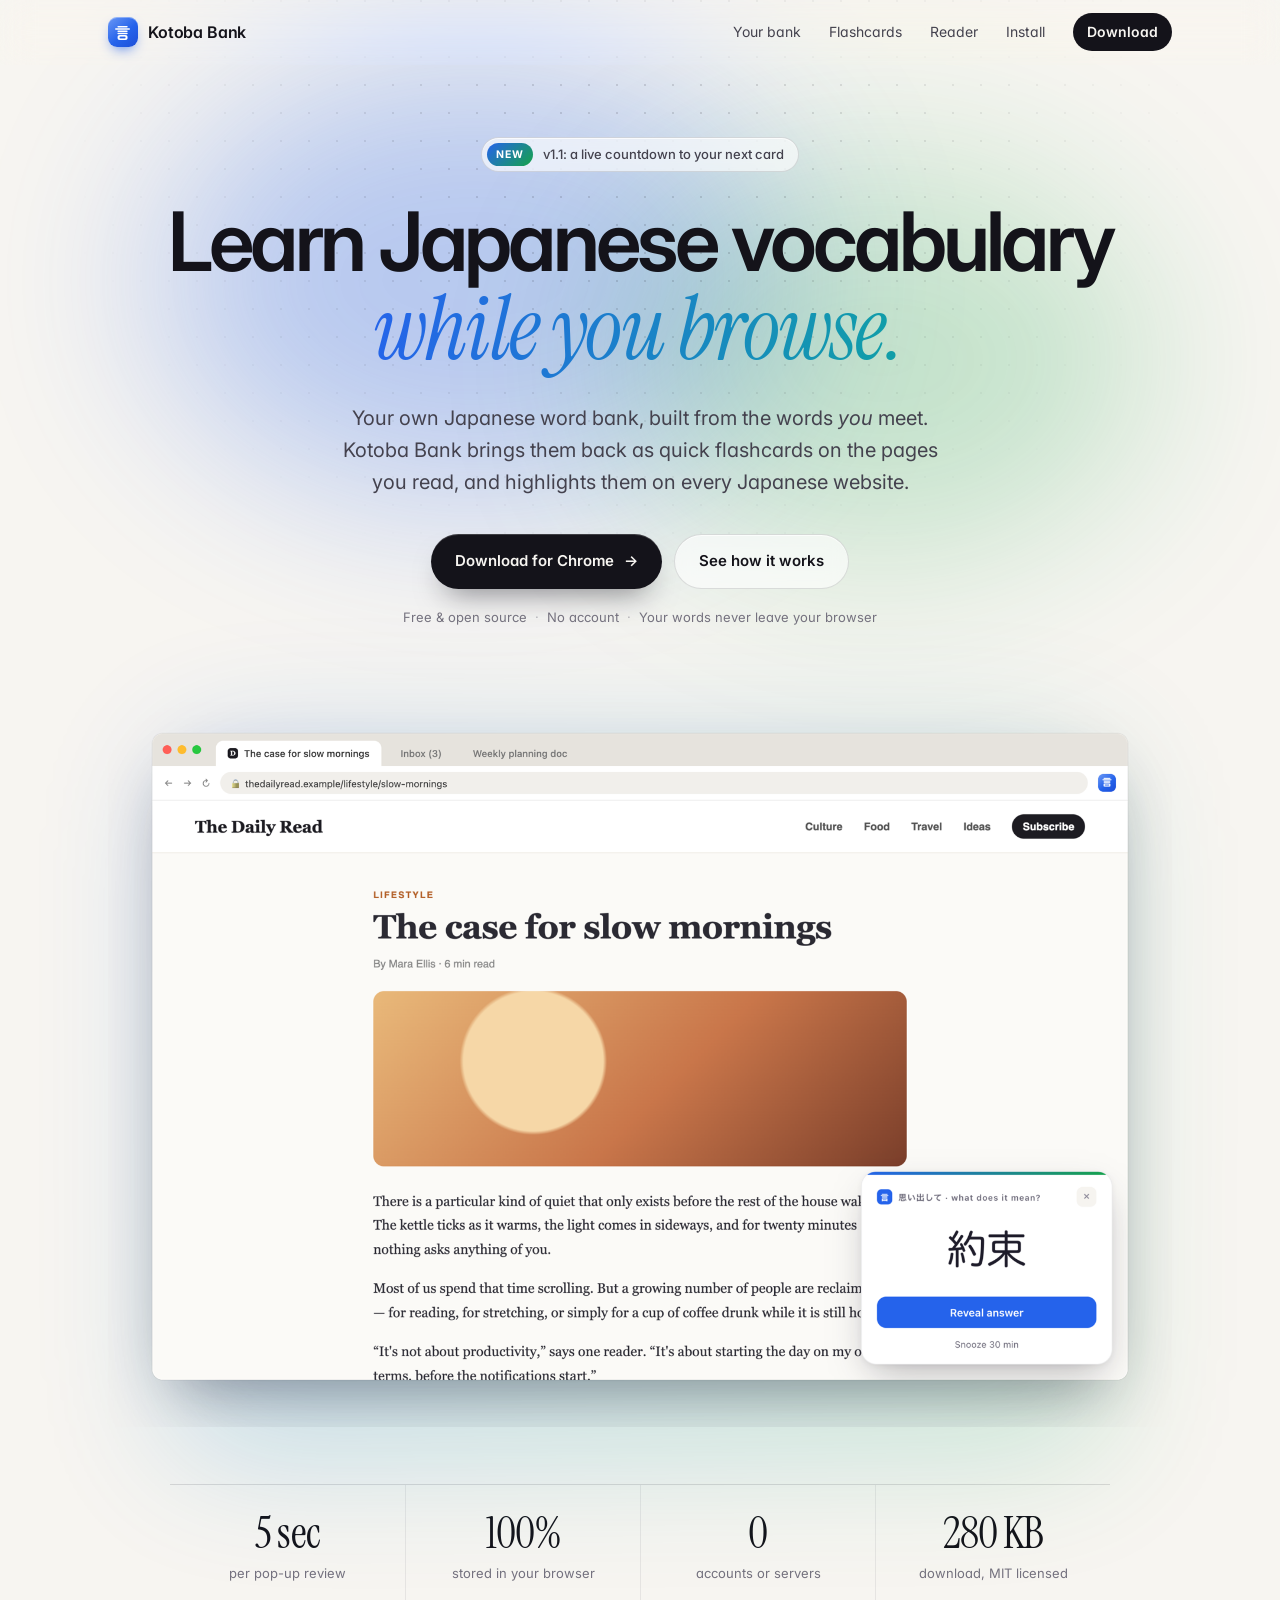
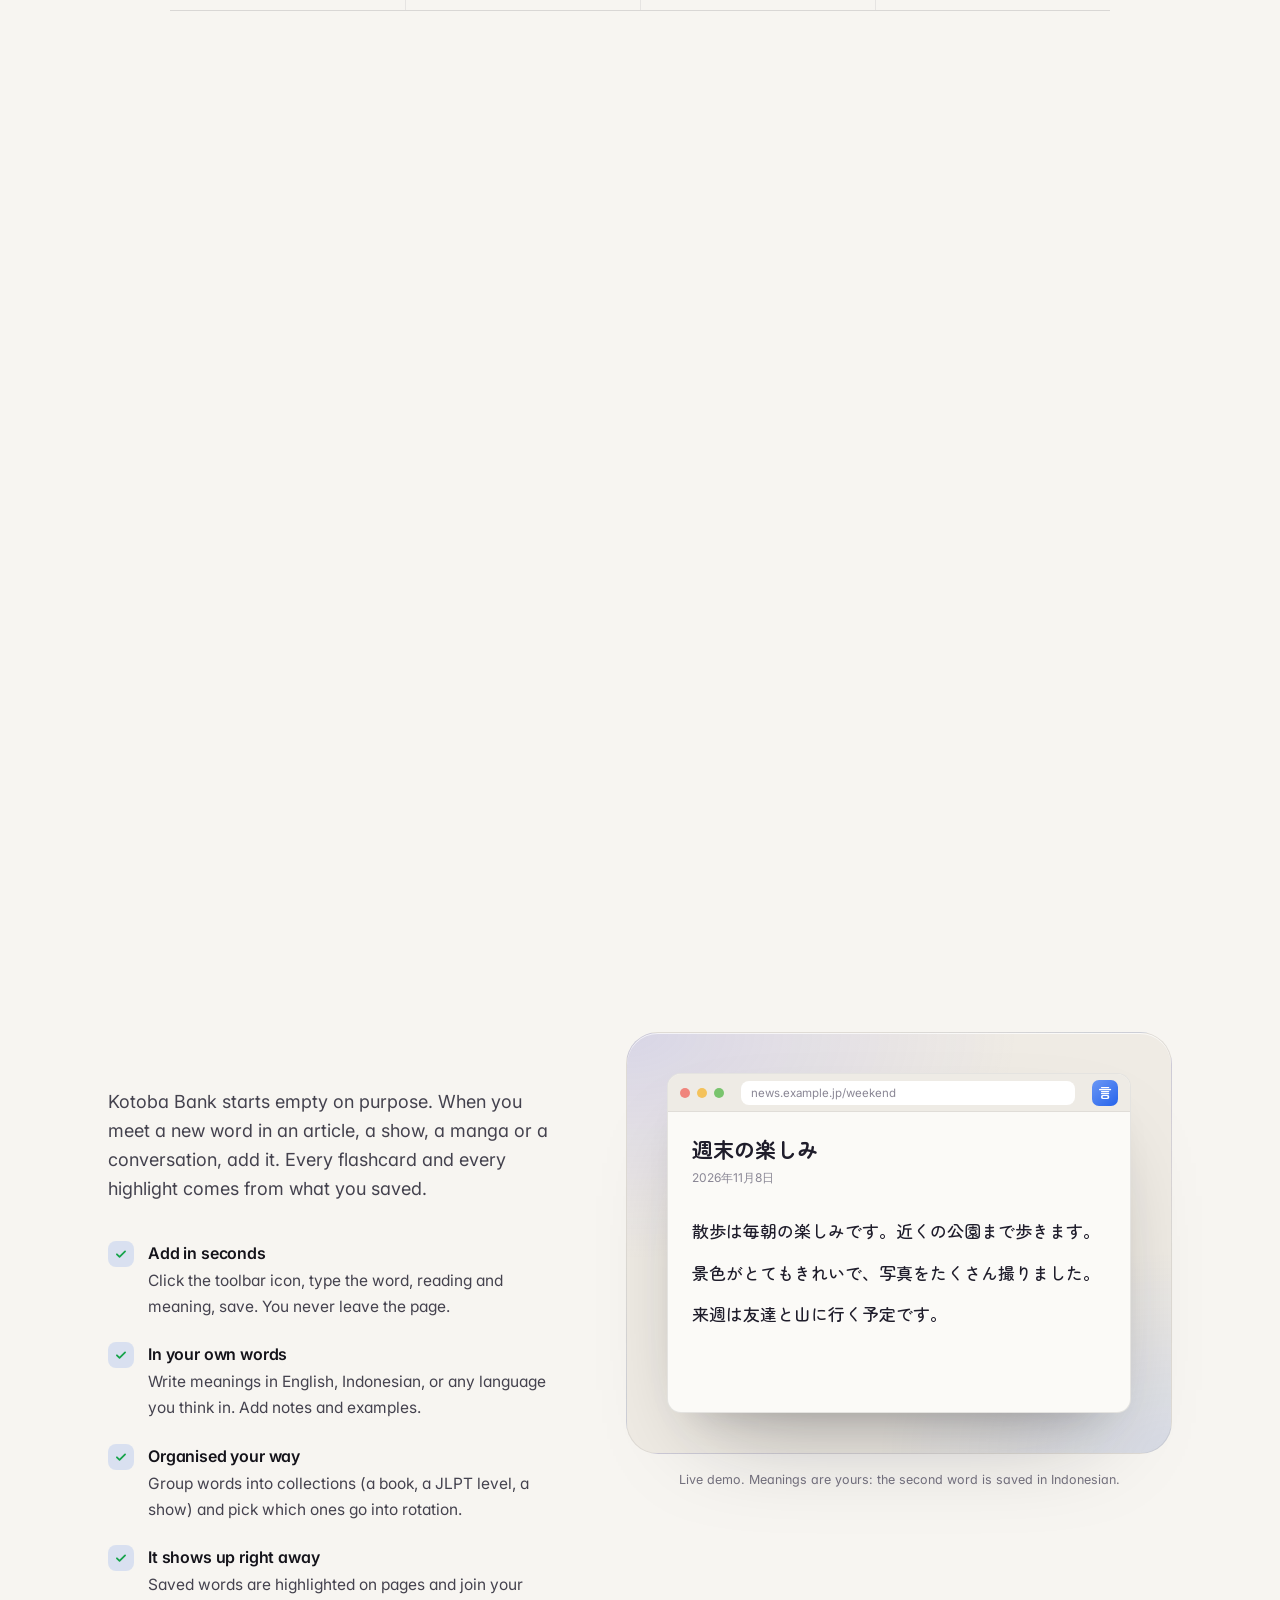
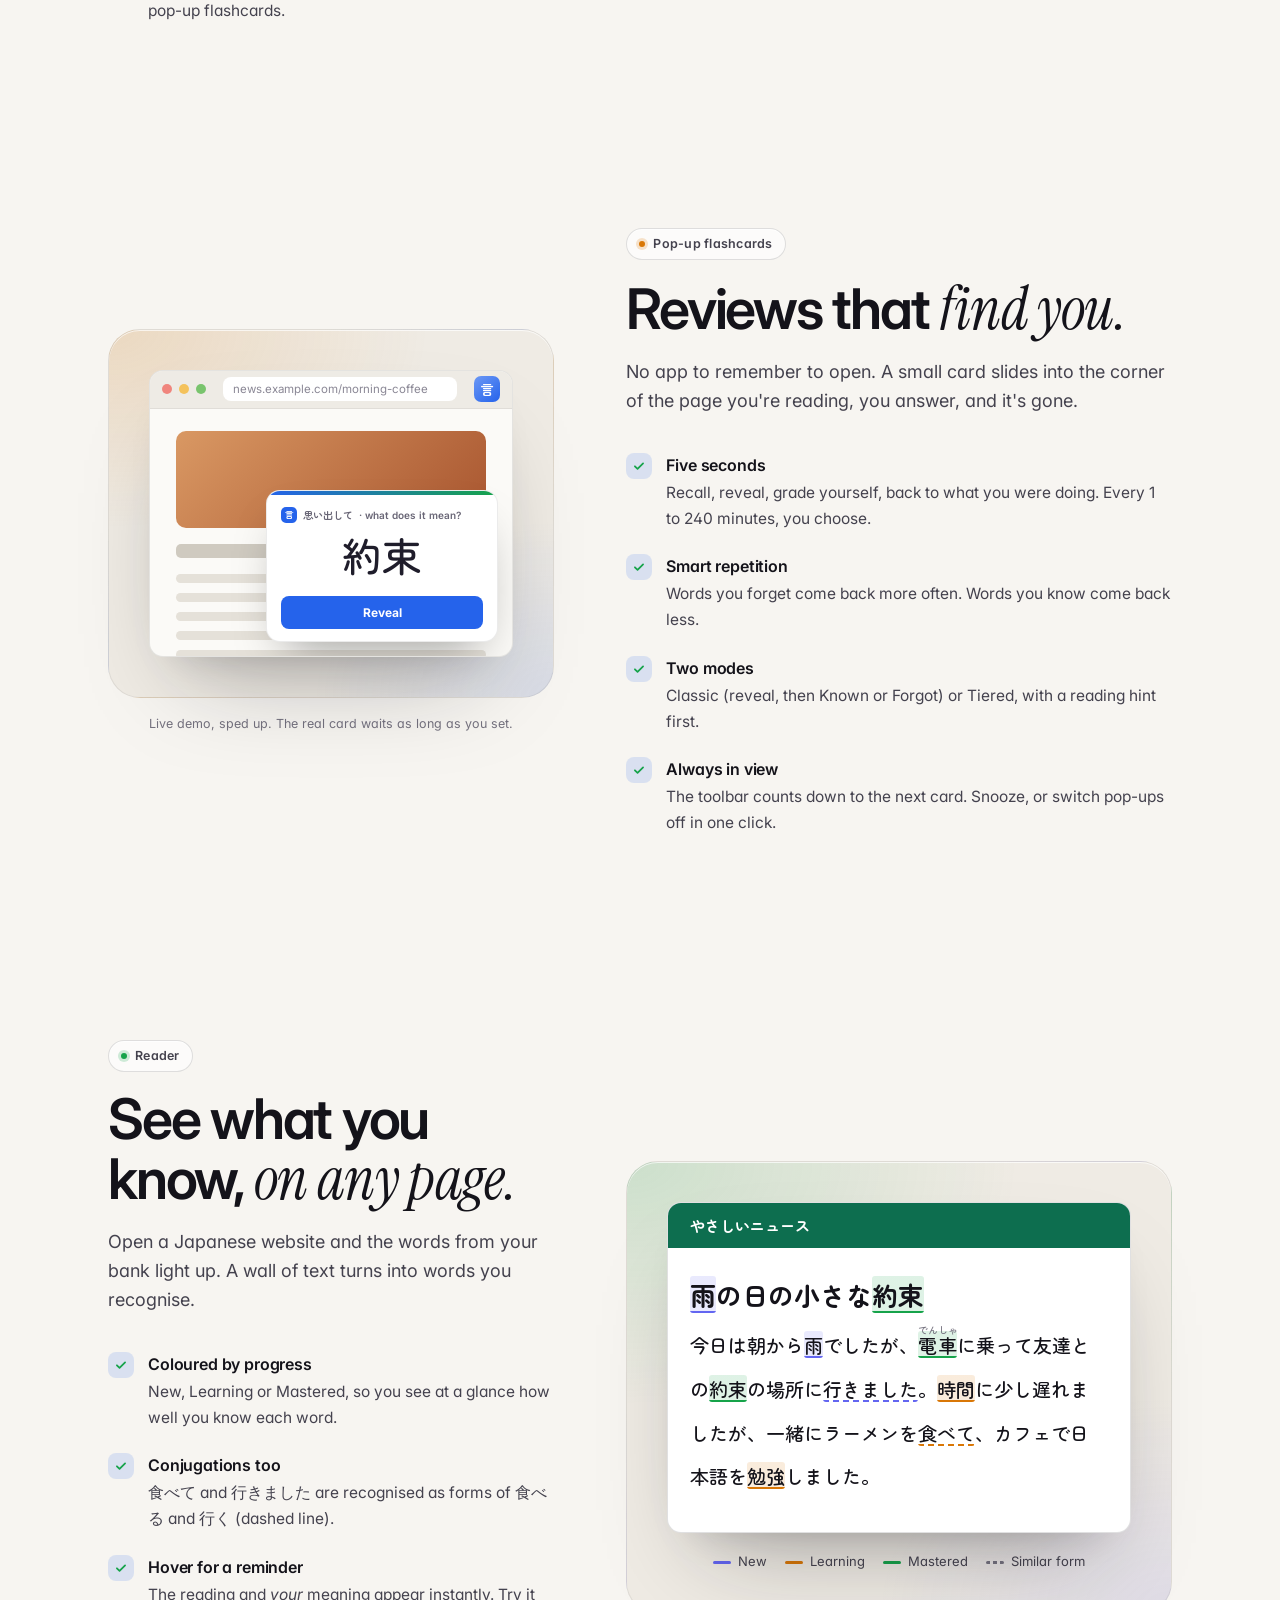
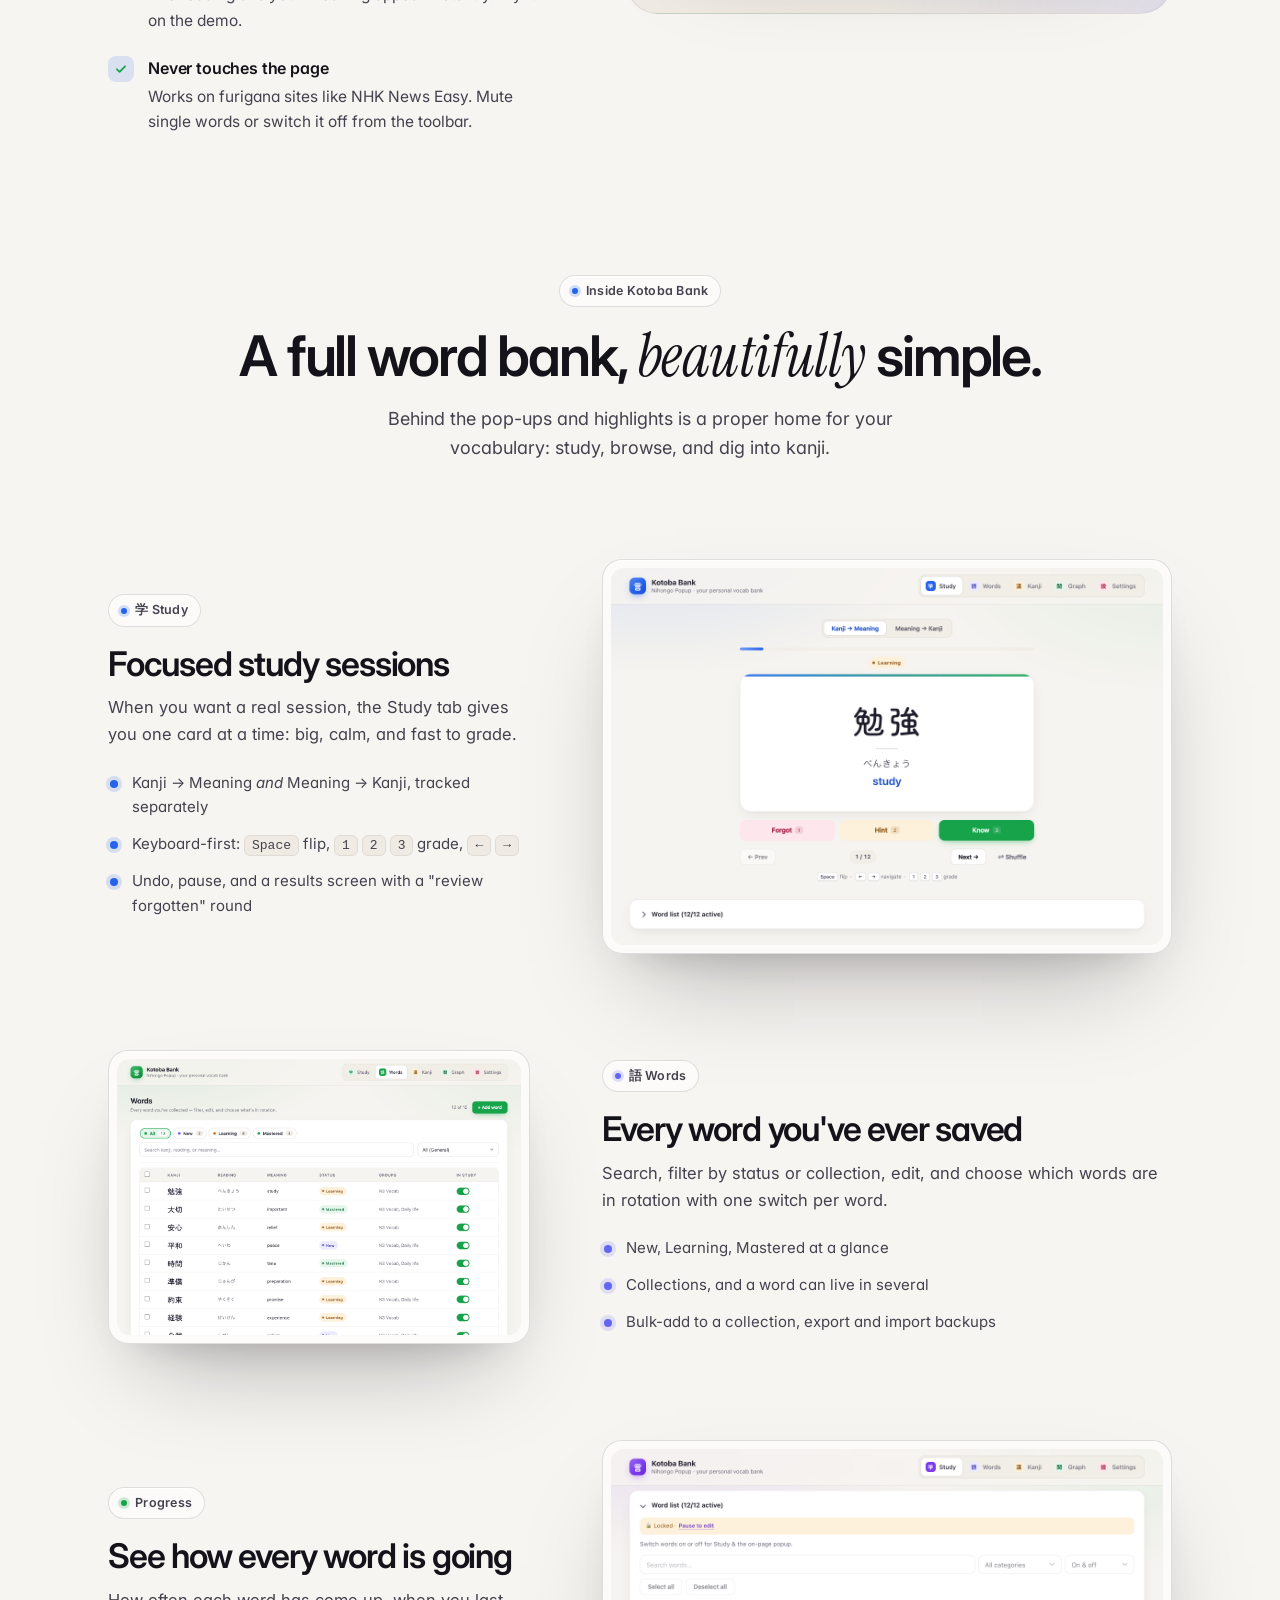
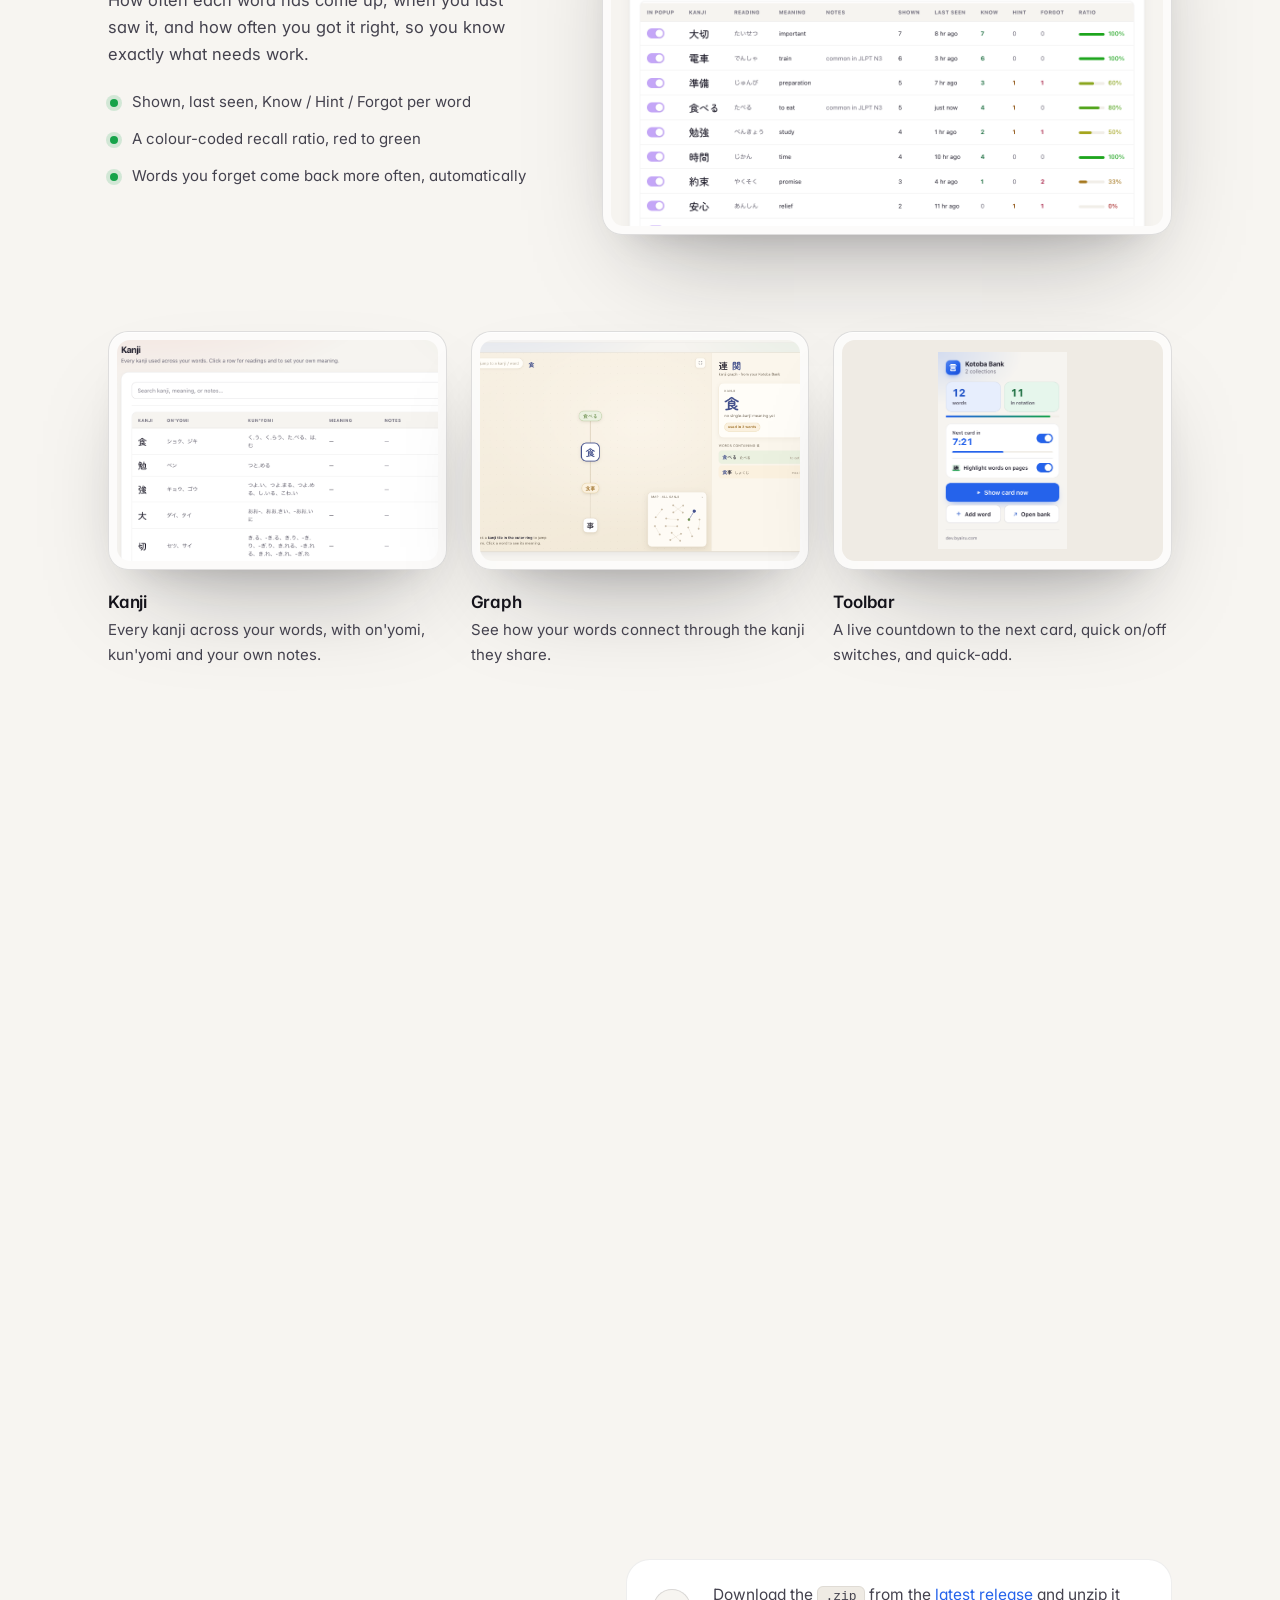
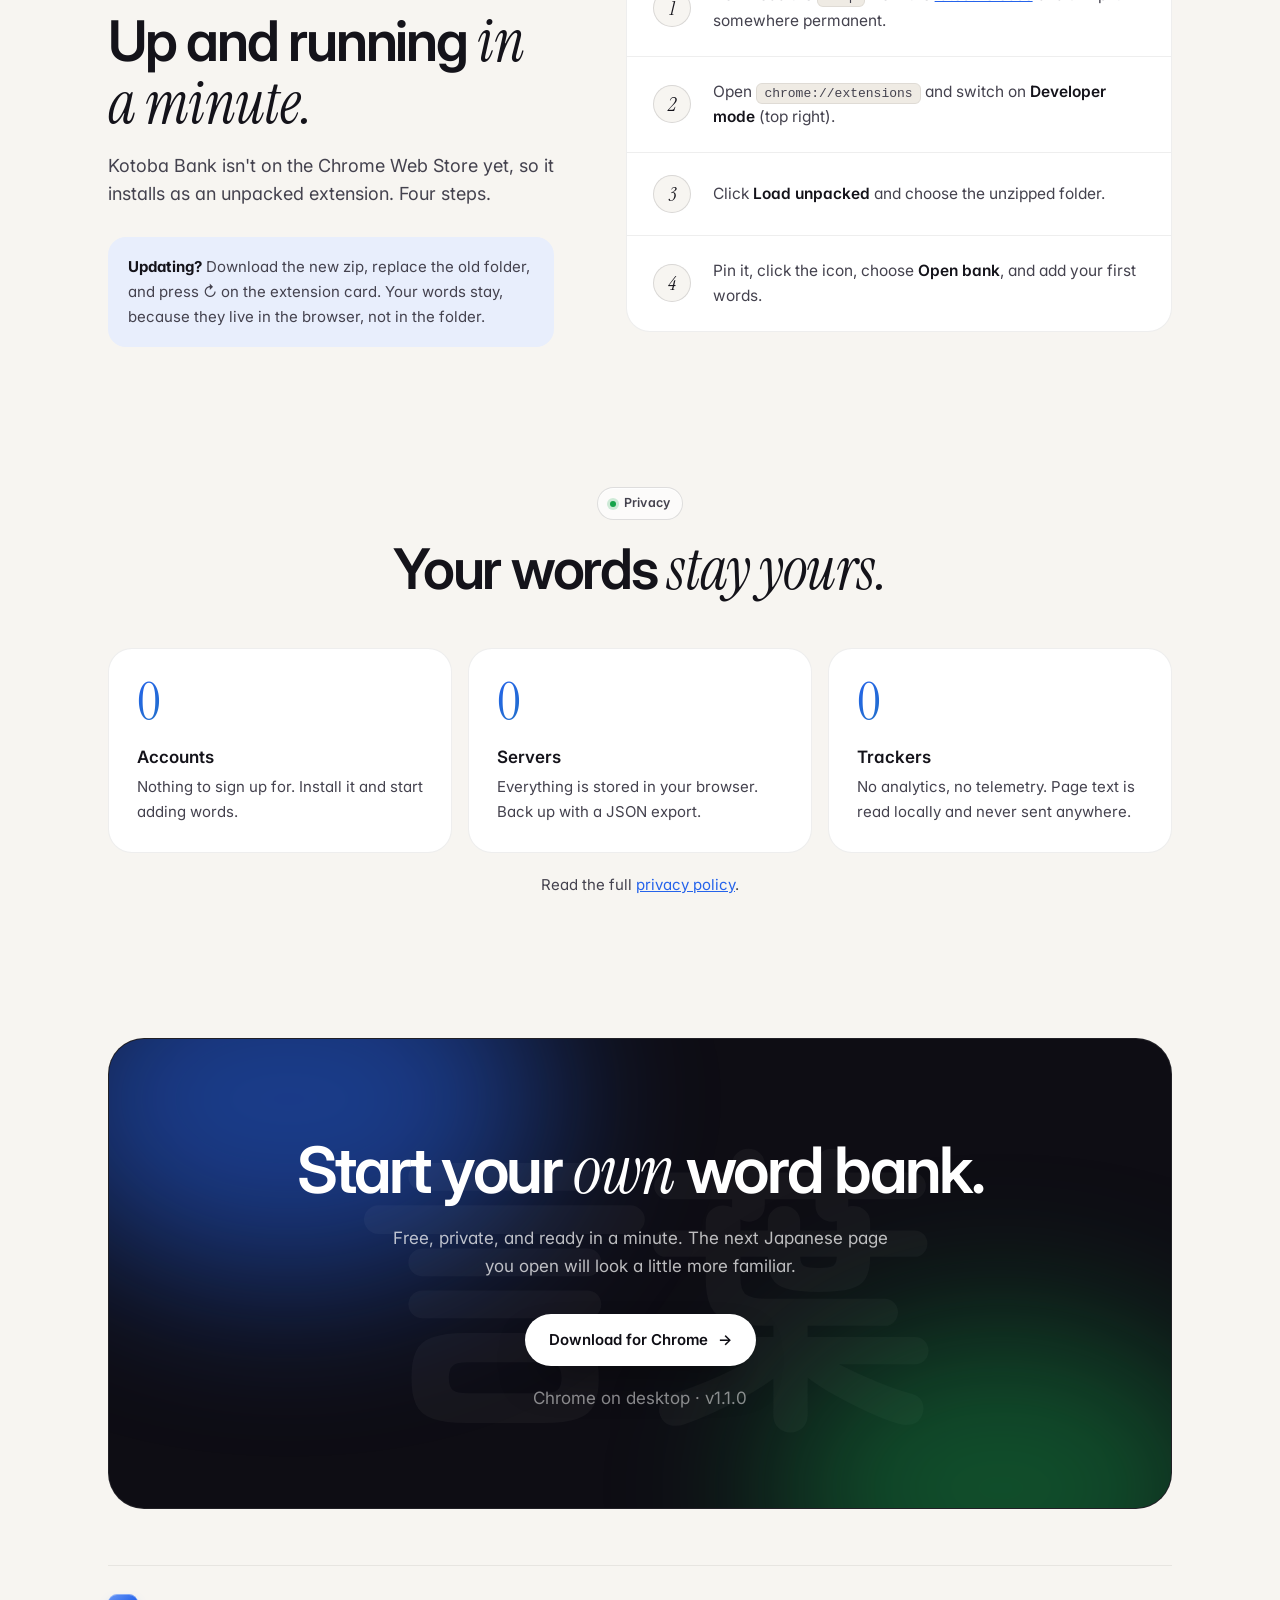
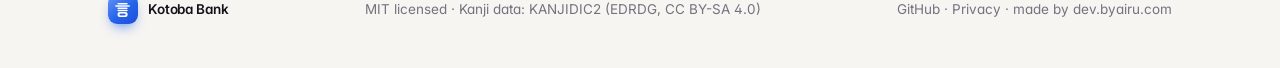
==== commit 982a8dbe: "Landing: premium redesign, add 'Your bank' section with add-a-word demo, drop FAQ" ====
--- a/docs/index.html
+++ b/docs/index.html
@@ -4,552 +4,713 @@
   <meta charset="utf-8" />
   <meta name="viewport" content="width=device-width, initial-scale=1" />
   <title>Kotoba Bank: learn Japanese vocabulary while you browse</title>
-  <meta name="description" content="A free Chrome extension with a personal Japanese word bank, flashcards that pop up while you browse, and highlights for the words you know on any page." />
+  <meta name="description" content="A free Chrome extension for your own Japanese word bank: add the words you meet, review them with flashcards that pop up while you browse, and see them highlighted on any page." />
   <meta property="og:title" content="Kotoba Bank" />
   <meta property="og:description" content="Learn Japanese vocabulary while you browse." />
   <meta property="og:image" content="screenshots/browsing.png" />
   <link rel="icon" href="icon.png" />
   <link rel="preconnect" href="https://fonts.googleapis.com" />
   <link rel="preconnect" href="https://fonts.gstatic.com" crossorigin />
-  <link href="https://fonts.googleapis.com/css2?family=Zen+Maru+Gothic:wght@500;700&display=swap" rel="stylesheet" />
+  <link href="https://fonts.googleapis.com/css2?family=Inter:wght@400;500;600;700&family=Instrument+Serif:ital@0;1&family=Zen+Maru+Gothic:wght@500;700&display=swap" rel="stylesheet" />
   <script>document.documentElement.classList.add('js');</script>
   <style>
     :root {
-      --paper: #f6f4f0; --surface: #fff; --surface-2: #f1eee8;
-      --ink: #1f1d2b; --ink-2: #4a4757; --muted: #696676; --line: rgba(31,29,43,.08); --line-2: rgba(31,29,43,.14);
+      --bg: #f7f5f1; --bg-2: #efebe4; --surface: #ffffff; --glass: rgba(255,255,255,.62);
+      --ink: #14131a; --ink-2: #44424e; --muted: #75727f; --line: rgba(20,19,26,.07); --line-2: rgba(20,19,26,.13);
       --shu: #2563eb; --shu-d: #1d4ed8; --shu-soft: #e8eefc;
-      --know: #16a34a; --know-soft: #e6f6ec; --hint: #d97706; --hint-soft: #fdf1dc; --new: #6366f1; --new-soft: #ecebfe;
-      --forgot: #be123c; --forgot-soft: #fde7ec;
-      --font: -apple-system, BlinkMacSystemFont, "Segoe UI", "Hiragino Kaku Gothic ProN", "Yu Gothic", sans-serif;
+      --know: #16a34a; --know-soft: #e3f4e9; --hint: #d97706; --hint-soft: #fbefd9; --new: #6366f1; --new-soft: #ebeafd;
+      --font: "Inter", -apple-system, BlinkMacSystemFont, "Segoe UI", sans-serif;
+      --serif: "Instrument Serif", "Iowan Old Style", Georgia, serif;
       --jp: "Zen Maru Gothic", "Hiragino Maru Gothic ProN", "Hiragino Kaku Gothic ProN", sans-serif;
-      --shadow: 0 30px 60px -36px rgba(31,29,43,.5);
+      --shadow-lg: 0 50px 100px -40px rgba(20,19,26,.35), 0 20px 40px -30px rgba(20,19,26,.25);
+      --shadow: 0 24px 50px -30px rgba(20,19,26,.4);
+      --ring: inset 0 1px 0 rgba(255,255,255,.7);
       color-scheme: light;
     }
     @media (prefers-color-scheme: dark) {
       :root {
-        --paper: #121118; --surface: #1b1a23; --surface-2: #262531;
-        --ink: #eceaf3; --ink-2: #c5c2d1; --muted: #9d9aad; --line: rgba(255,255,255,.08); --line-2: rgba(255,255,255,.14);
-        --shu: #5b8cf5; --shu-d: #7aa2f7; --shu-soft: rgba(91,140,245,.16);
-        --know: #34d399; --know-soft: rgba(52,211,153,.14); --hint: #fbbf24; --hint-soft: rgba(251,191,36,.14); --new: #a5b4fc; --new-soft: rgba(129,140,248,.16);
-        --forgot: #fb7185; --forgot-soft: rgba(251,113,133,.14);
-        --shadow: 0 30px 60px -30px rgba(0,0,0,.8);
+        --bg: #0b0a0f; --bg-2: #13121a; --surface: #16151d; --glass: rgba(28,27,36,.6);
+        --ink: #f2f0f7; --ink-2: #c3c0cf; --muted: #8d8a9c; --line: rgba(255,255,255,.07); --line-2: rgba(255,255,255,.13);
+        --shu: #6b97f7; --shu-d: #8aacf8; --shu-soft: rgba(107,151,247,.14);
+        --know: #34d399; --know-soft: rgba(52,211,153,.13); --hint: #fbbf24; --hint-soft: rgba(251,191,36,.13); --new: #a5b4fc; --new-soft: rgba(129,140,248,.15);
+        --shadow-lg: 0 50px 100px -40px rgba(0,0,0,.9); --shadow: 0 24px 50px -24px rgba(0,0,0,.8);
+        --ring: inset 0 1px 0 rgba(255,255,255,.06);
         color-scheme: dark;
       }
     }
     * { box-sizing: border-box; margin: 0; }
-    html { scroll-behavior: smooth; }
-    body {
-      background:
-        radial-gradient(900px 480px at 10% -10%, color-mix(in srgb, var(--shu) 14%, transparent), transparent 70%),
-        radial-gradient(700px 420px at 100% 0%, color-mix(in srgb, var(--know) 9%, transparent), transparent 70%),
-        var(--paper);
-      color: var(--ink); font: 16px/1.6 var(--font); -webkit-font-smoothing: antialiased; overflow-x: hidden;
-    }
-    a { color: var(--shu); }
-    .wrap { max-width: 1080px; margin: 0 auto; padding: 0 24px; }
+    html { scroll-behavior: smooth; scroll-padding-top: 80px; }
+    body { position: relative; background: var(--bg); color: var(--ink); font: 16px/1.65 var(--font); -webkit-font-smoothing: antialiased; overflow-x: hidden;
+      font-feature-settings: "ss01", "cv11"; }
+    a { color: inherit; }
+    .wrap { max-width: 1120px; margin: 0 auto; padding: 0 28px; }
     .jp { font-family: var(--jp); }
+    em.s, .serif { font-family: var(--serif); font-style: italic; font-weight: 400; letter-spacing: -0.01em; }
 
     /* ---------- nav ---------- */
-    nav { display: flex; align-items: center; gap: 12px; padding: 20px 0; }
-    .seal { width: 34px; height: 34px; border-radius: 10px; display: grid; place-items: center; color: #fff; flex: none;
-      font: 700 18px/1 var(--jp); background: linear-gradient(140deg, #6b98f5, var(--shu) 55%, var(--shu-d)); }
-    nav b { font-size: 16px; }
-    nav .links { margin-left: auto; display: flex; gap: 20px; font-size: 14px; align-items: center; }
-    nav .links a { color: var(--ink-2); text-decoration: none; }
-    nav .links a:hover { color: var(--ink); }
+    .nav { position: sticky; top: 0; z-index: 50; backdrop-filter: saturate(1.6) blur(16px); -webkit-backdrop-filter: saturate(1.6) blur(16px);
+      background: transparent; border-bottom: 1px solid transparent; transition: border-color .3s, background .3s; }
+    .nav.scrolled { border-bottom-color: var(--line); background: color-mix(in srgb, var(--bg) 75%, transparent); }
+    .nav .wrap { display: flex; align-items: center; gap: 12px; height: 64px; }
+    .seal { width: 30px; height: 30px; border-radius: 9px; display: grid; place-items: center; color: #fff; flex: none;
+      font: 700 16px/1 var(--jp); background: linear-gradient(140deg, #6b98f5, #2563eb 55%, #1d4ed8); box-shadow: 0 6px 14px -6px #2563eb, inset 0 1px 0 rgba(255,255,255,.35); }
+    .brand { font-weight: 600; letter-spacing: -0.01em; text-decoration: none; display: flex; align-items: center; gap: 10px; }
+    .nav .links { margin-left: auto; display: flex; gap: 28px; font-size: 14px; align-items: center; }
+    .nav .links a { color: var(--ink-2); text-decoration: none; transition: color .2s; }
+    .nav .links a:hover { color: var(--ink); }
+    .nav .links .pill { color: var(--bg); background: var(--ink); padding: 7px 14px; border-radius: 999px; font-weight: 600; }
+    .nav .links .pill:hover { color: var(--bg); opacity: .88; }
 
     /* ---------- hero ---------- */
-    .hero { text-align: center; padding: 56px 0 40px; }
-    .eyebrow { display: inline-flex; align-items: center; gap: 8px; font-size: 13px; font-weight: 600; color: var(--ink-2); text-decoration: none;
-      background: var(--surface); border: 1px solid var(--line-2); padding: 5px 14px 5px 6px; border-radius: 999px; margin-bottom: 22px; transition: border-color .2s; }
-    .eyebrow:hover { border-color: var(--shu); }
-    .eyebrow b { background: var(--shu); color: #fff; font-size: 11px; letter-spacing: .06em; padding: 2px 8px; border-radius: 999px; }
-    h1 { font-size: clamp(36px, 6vw, 62px); line-height: 1.06; letter-spacing: -0.035em; font-weight: 800; max-width: 840px; margin: 0 auto; }
-    h1 span { background: linear-gradient(90deg, var(--shu), var(--know), var(--shu)); background-size: 200% 100%;
-      -webkit-background-clip: text; background-clip: text; color: transparent; animation: sheen 8s ease-in-out infinite; }
+    .hero { position: relative; text-align: center; padding: 72px 0 0; isolation: isolate; }
+    .aurora { position: absolute; inset: 0 0 auto; height: 1000px; z-index: -1; pointer-events: none; overflow: hidden; }
+    .aurora::before, .aurora::after { content: ""; position: absolute; border-radius: 50%; filter: blur(90px); opacity: .55; }
+    .aurora::before { width: 640px; height: 440px; left: 12%; top: 60px; background: color-mix(in srgb, var(--shu) 55%, transparent); animation: drift 18s ease-in-out infinite alternate; }
+    .aurora::after { width: 540px; height: 400px; right: 10%; top: 160px; background: color-mix(in srgb, var(--know) 40%, transparent); animation: drift 22s ease-in-out infinite alternate-reverse; }
+    @media (prefers-color-scheme: dark) { .aurora::before, .aurora::after { opacity: .3; } }
+    @keyframes drift { to { transform: translate(60px, 40px) scale(1.1); } }
+    .grid-bg { position: absolute; inset: 0 0 auto; height: 820px; z-index: -1; pointer-events: none;
+      background-image: radial-gradient(circle at 1px 1px, var(--line-2) 1px, transparent 0); background-size: 28px 28px;
+      -webkit-mask-image: radial-gradient(ellipse 60% 70% at 50% 20%, #000 20%, transparent 75%); mask-image: radial-gradient(ellipse 60% 70% at 50% 20%, #000 20%, transparent 75%); }
+
+    .eyebrow { display: inline-flex; align-items: center; gap: 10px; font-size: 13px; font-weight: 500; color: var(--ink-2); text-decoration: none;
+      background: var(--glass); backdrop-filter: blur(10px); border: 1px solid var(--line-2); padding: 5px 14px 5px 5px; border-radius: 999px; margin-bottom: 28px;
+      box-shadow: var(--ring); transition: border-color .2s, transform .2s; }
+    .eyebrow:hover { border-color: var(--shu); transform: translateY(-1px); }
+    .eyebrow b { background: linear-gradient(135deg, #2563eb, #16a34a); color: #fff; font-size: 10.5px; letter-spacing: .08em; padding: 3px 9px; border-radius: 999px; font-weight: 700; }
+    h1 { font-size: clamp(42px, 6.6vw, 82px); line-height: 1.02; letter-spacing: -0.045em; font-weight: 600; margin: 0 auto; }
+    h1 em.s { font-size: 1.08em; letter-spacing: -0.02em; background: linear-gradient(100deg, var(--shu), #0ea5a0 50%, var(--know), var(--shu)); background-size: 220% 100%;
+      -webkit-background-clip: text; background-clip: text; color: transparent; animation: sheen 9s ease-in-out infinite; padding-right: .06em; }
     @keyframes sheen { 50% { background-position: 100% 0; } }
-    .lead { font-size: 19px; color: var(--ink-2); max-width: 660px; margin: 20px auto 0; }
-    .cta { display: flex; gap: 12px; justify-content: center; flex-wrap: wrap; margin-top: 32px; }
-    .btn { display: inline-flex; align-items: center; gap: 8px; padding: 13px 22px; border-radius: 12px; font-weight: 650;
-      text-decoration: none; font-size: 15px; transition: transform .15s, background .15s, box-shadow .2s; }
-    .btn:hover { transform: translateY(-1px); }
-    .btn:active { transform: translateY(1px); }
-    .btn.primary { background: var(--shu); color: #fff; box-shadow: 0 10px 24px -12px var(--shu); }
-    .btn.primary:hover { background: var(--shu-d); box-shadow: 0 14px 28px -12px var(--shu); }
-    .btn.ghost { background: var(--surface); color: var(--ink); border: 1px solid var(--line-2); }
-    .btn.ghost:hover { background: var(--surface-2); }
-    .note { font-size: 13px; color: var(--muted); margin-top: 14px; }
-
-    .shot { margin: 48px auto 0; max-width: 1040px; }
-    .shot img { display: block; width: 100%; height: auto; }
-    html.js .hero .shot { animation: rise 1s .15s cubic-bezier(.2,.7,.2,1) both; }
-    @keyframes rise { from { opacity: 0; transform: translateY(40px) scale(.98); } }
-
-    .facts { display: grid; grid-template-columns: repeat(4, 1fr); gap: 12px; max-width: 860px; margin: 36px auto 0; }
-    .facts div { background: var(--surface); border: 1px solid var(--line); border-radius: 16px; padding: 16px 12px; text-align: center; }
-    .facts b { display: block; font-size: 22px; letter-spacing: -0.02em; }
-    .facts span { font-size: 13px; color: var(--muted); }
-
-    /* ---------- sections ---------- */
-    section { padding: 104px 0 0; }
-    .kicker { font-size: 12px; font-weight: 700; letter-spacing: .12em; text-transform: uppercase; color: var(--shu); }
-    h2 { font-size: clamp(28px, 4vw, 40px); letter-spacing: -0.025em; line-height: 1.12; margin-top: 8px; }
-    .sub { color: var(--ink-2); max-width: 640px; margin-top: 12px; font-size: 17px; }
+    .lead { font-size: clamp(17px, 1.6vw, 20px); color: var(--ink-2); max-width: 620px; margin: 28px auto 0; line-height: 1.6; }
+    .cta { display: flex; gap: 12px; justify-content: center; flex-wrap: wrap; margin-top: 36px; }
+    .btn { display: inline-flex; align-items: center; gap: 10px; padding: 14px 24px; border-radius: 999px; font-weight: 600;
+      text-decoration: none; font-size: 15px; transition: transform .2s, box-shadow .25s, background .2s, opacity .2s; }
+    .btn:hover { transform: translateY(-2px); }
+    .btn:active { transform: translateY(0); }
+    .btn.primary { background: var(--ink); color: var(--bg); box-shadow: 0 16px 30px -14px rgba(20,19,26,.55), inset 0 1px 0 rgba(255,255,255,.18); }
+    .btn.primary:hover { box-shadow: 0 22px 40px -16px rgba(20,19,26,.6), 0 0 0 4px color-mix(in srgb, var(--shu) 22%, transparent); }
+    .btn.ghost { background: var(--glass); backdrop-filter: blur(10px); color: var(--ink); border: 1px solid var(--line-2); box-shadow: var(--ring); }
+    .btn .arr { transition: transform .2s; }
+    .btn:hover .arr { transform: translateX(3px); }
+    .note { font-size: 13px; color: var(--muted); margin-top: 18px; }
+    .note span { margin: 0 8px; opacity: .5; }
+
+    .frame { margin: 64px auto 0; max-width: 1080px; position: relative; }
+    .frame::before { content: ""; position: absolute; inset: 8% 6% -4%; background: linear-gradient(120deg, color-mix(in srgb, var(--shu) 50%, transparent), color-mix(in srgb, var(--know) 40%, transparent));
+      filter: blur(70px); opacity: .45; z-index: -1; border-radius: 40px; }
+    .frame img { display: block; width: 100%; height: auto; }
+    html.js .hero .frame { animation: rise 1.1s .2s cubic-bezier(.2,.7,.2,1) both; }
+    @keyframes rise { from { opacity: 0; transform: translateY(48px) scale(.97); } }
+
+    .facts { display: grid; grid-template-columns: repeat(4, 1fr); margin: 56px auto 0; max-width: 940px; border-top: 1px solid var(--line-2); border-bottom: 1px solid var(--line-2); }
+    .facts div { padding: 26px 16px; text-align: center; }
+    .facts div + div { border-left: 1px solid var(--line); }
+    .facts b { display: block; font: 400 44px/1 var(--serif); letter-spacing: -0.02em; }
+    .facts span { font-size: 13px; color: var(--muted); display: block; margin-top: 8px; }
+
+    /* ---------- section heads ---------- */
+    section { padding: 140px 0 0; }
+    .head { max-width: 720px; }
+    .head.center { margin: 0 auto; text-align: center; max-width: 880px; }
+    .kicker { display: inline-flex; align-items: center; gap: 8px; font-size: 12.5px; font-weight: 600; color: var(--ink-2); letter-spacing: .02em;
+      padding: 5px 12px; border-radius: 999px; background: var(--glass); border: 1px solid var(--line-2); box-shadow: var(--ring); }
+    .kicker::before { content: ""; width: 6px; height: 6px; border-radius: 50%; background: var(--k, var(--shu)); box-shadow: 0 0 0 3px color-mix(in srgb, var(--k, var(--shu)) 20%, transparent); }
+    h2 { font-size: clamp(34px, 4.8vw, 56px); letter-spacing: -0.04em; line-height: 1.04; margin-top: 18px; font-weight: 600; }
+    h2 em.s { font-size: 1.06em; }
+    .sub { color: var(--ink-2); margin-top: 18px; font-size: 18px; line-height: 1.6; }
+    .head.center .sub { margin-left: auto; margin-right: auto; max-width: 600px; }
 
     /* reveal on scroll */
-    html.js .reveal { opacity: 0; transform: translateY(24px); transition: opacity .7s ease, transform .7s cubic-bezier(.2,.7,.2,1); transition-delay: var(--d, 0s); }
-    html.js .reveal.in { opacity: 1; transform: none; }
+    html.js .reveal { opacity: 0; transform: translateY(28px); filter: blur(4px); transition: opacity .9s ease, transform .9s cubic-bezier(.2,.7,.2,1), filter .9s ease; transition-delay: var(--d, 0s); }
+    html.js .reveal.in { opacity: 1; transform: none; filter: none; }
 
     /* ---------- how it works ---------- */
-    .loop { display: grid; grid-template-columns: repeat(4, 1fr); gap: 16px; margin-top: 36px; position: relative; }
-    .loop-step { background: var(--surface); border: 1px solid var(--line); border-radius: 18px; padding: 22px; position: relative; }
-    .loop-step .k { width: 44px; height: 44px; border-radius: 12px; display: grid; place-items: center; font: 700 22px/1 var(--jp); margin-bottom: 14px;
-      background: var(--c-soft); color: var(--c); }
-    .loop-step h3 { font-size: 18px; margin-bottom: 4px; }
-    .loop-step p { color: var(--ink-2); font-size: 15px; }
-    .loop-step .n { position: absolute; top: 20px; right: 20px; font-size: 12px; font-weight: 700; color: var(--muted); }
-    .loop-step:not(:last-child)::after { content: "→"; position: absolute; right: -13px; top: 32px; width: 22px; height: 22px; border-radius: 50%;
-      display: grid; place-items: center; font-size: 12px; color: var(--muted); background: var(--paper); border: 1px solid var(--line-2); z-index: 1; }
-
-    /* ---------- feature split ---------- */
-    .split { display: grid; grid-template-columns: 1fr 1.15fr; gap: 48px; align-items: center; margin-top: 40px; }
-    .split ul { list-style: none; padding: 0; display: grid; gap: 16px; }
-    .split li { padding-left: 30px; position: relative; color: var(--ink-2); }
-    .split li::before { content: "✓"; position: absolute; left: 0; top: 2px; width: 20px; height: 20px; border-radius: 6px; display: grid; place-items: center;
-      font-size: 12px; font-weight: 700; color: var(--know); background: var(--know-soft); }
-    .split li b { color: var(--ink); }
-    .demo-note { font-size: 12px; color: var(--muted); text-align: center; margin-top: 10px; }
-
-    /* ---------- demo: browser + popup flashcard ---------- */
-    .browser { position: relative; border-radius: 16px; overflow: hidden; background: #fbfaf7; border: 1px solid var(--line-2); box-shadow: var(--shadow);
-      aspect-ratio: 4 / 3; color: #1f1d2b; font-size: 14px; }
-    .b-bar { height: 40px; display: flex; align-items: center; gap: 7px; padding: 0 12px; background: #eceae4; border-bottom: 1px solid rgba(0,0,0,.06); }
-    .b-bar i { width: 10px; height: 10px; border-radius: 50%; background: #d6d2ca; }
-    .b-url { flex: 1; margin: 0 10px; height: 24px; border-radius: 8px; background: #fff; font-size: 12px; color: #8a8795; display: flex; align-items: center; padding: 0 10px; overflow: hidden; white-space: nowrap; }
+    .flow { display: grid; grid-template-columns: repeat(4, 1fr); gap: 28px; margin-top: 64px; position: relative; }
+    .flow::before { content: ""; position: absolute; left: 24px; right: 24px; top: 23px; height: 1px; background: linear-gradient(90deg, var(--shu), var(--new), var(--hint), var(--know));
+      transform-origin: left; transform: scaleX(0); transition: transform 1.6s cubic-bezier(.6,0,.2,1) .2s; opacity: .6; }
+    .flow.in::before { transform: none; }
+    html:not(.js) .flow::before { transform: none; }
+    .flow-step .k { width: 48px; height: 48px; border-radius: 14px; display: grid; place-items: center; font: 700 22px/1 var(--jp); position: relative;
+      background: var(--surface); color: var(--c); border: 1px solid var(--line-2); box-shadow: var(--shadow), var(--ring); }
+    .flow-step .n { font: 400 15px var(--serif); font-style: italic; color: var(--muted); margin: 22px 0 4px; display: block; }
+    .flow-step h3 { font-size: 19px; letter-spacing: -0.02em; font-weight: 600; }
+    .flow-step p { color: var(--ink-2); font-size: 15px; margin-top: 6px; }
+
+    /* ---------- feature rows ---------- */
+    .feature { display: grid; grid-template-columns: 0.9fr 1.1fr; gap: 72px; align-items: center; margin-top: 64px; }
+    .feature.flip > :first-child { order: 2; }
+    .points { list-style: none; padding: 0; display: grid; gap: 22px; }
+    .points li { display: grid; grid-template-columns: 26px 1fr; gap: 14px; color: var(--ink-2); font-size: 15.5px; }
+    .points li::before { content: ""; width: 26px; height: 26px; border-radius: 8px; margin-top: 1px;
+      background: color-mix(in srgb, var(--pc, var(--shu)) 14%, transparent) url("data:image/svg+xml,%3Csvg xmlns='http://www.w3.org/2000/svg' viewBox='0 0 24 24' fill='none' stroke='%2316a34a' stroke-width='3' stroke-linecap='round' stroke-linejoin='round'%3E%3Cpath d='M5 12.5l4.5 4.5L19 7.5'/%3E%3C/svg%3E") center / 14px no-repeat; }
+    .points b { display: block; color: var(--ink); font-weight: 600; font-size: 16px; letter-spacing: -0.01em; margin-bottom: 2px; }
+
+    .stage { position: relative; border-radius: 32px; padding: clamp(18px, 3.4vw, 40px); border: 1px solid var(--line);
+      background: radial-gradient(120% 90% at 0% 0%, color-mix(in srgb, var(--sc, var(--shu)) 16%, transparent), transparent 60%),
+                  radial-gradient(90% 80% at 100% 100%, color-mix(in srgb, var(--sc2, var(--know)) 12%, transparent), transparent 60%), var(--bg-2);
+      box-shadow: var(--ring); }
+    .demo-note { font-size: 12.5px; color: var(--muted); text-align: center; margin-top: 16px; }
+
+    /* ---------- mock browser (shared) ---------- */
+    .browser { position: relative; border-radius: 14px; overflow: hidden; background: #fbfaf7; border: 1px solid rgba(20,19,26,.1); box-shadow: var(--shadow-lg);
+      color: #1f1d2b; font: 14px/1.6 var(--font); }
+    .browser.fixed { aspect-ratio: 4 / 3.15; }
+    .b-bar { height: 38px; display: flex; align-items: center; gap: 7px; padding: 0 12px; background: #eeebe5; border-bottom: 1px solid rgba(0,0,0,.06); }
+    .b-bar i { width: 10px; height: 10px; border-radius: 50%; background: #d8d4cc; }
+    .b-bar i:nth-child(1) { background: #f0857d; } .b-bar i:nth-child(2) { background: #f4c25b; } .b-bar i:nth-child(3) { background: #79c46d; }
+    .b-url { flex: 1; margin: 0 10px; height: 24px; border-radius: 8px; background: #fff; font-size: 11.5px; color: #8a8795; display: flex; align-items: center; padding: 0 10px; overflow: hidden; white-space: nowrap; }
     .b-ext { width: 26px; height: 26px; border-radius: 7px; display: grid; place-items: center; color: #fff; font: 700 13px/1 var(--jp);
-      background: linear-gradient(140deg, #6b98f5, #2563eb); position: relative; transition: box-shadow .2s; }
+      background: linear-gradient(140deg, #6b98f5, #2563eb); position: relative; transition: box-shadow .2s, transform .15s; flex: none; }
     .b-ext.ping { box-shadow: 0 0 0 4px rgba(37,99,235,.25); }
+    .b-ext.tap { transform: scale(.9); }
     .b-page { padding: 22px 26px; }
     .b-hero { aspect-ratio: 16 / 5; border-radius: 10px; background: linear-gradient(135deg, #d99863, #a8552f); margin-bottom: 16px; }
     .b-line { height: 9px; border-radius: 5px; background: #e5e1d9; margin: 10px 0; }
     .b-line.t { height: 14px; width: 62%; background: #cfcac0; margin-bottom: 16px; }
-
-    .tb { position: absolute; top: 46px; right: 8px; width: 190px; background: #fff; border-radius: 12px; border: 1px solid rgba(0,0,0,.08);
+    .cursor { position: absolute; width: 18px; height: 18px; z-index: 6; pointer-events: none; opacity: 0; left: 40%; top: 60%;
+      transition: left .6s cubic-bezier(.4,0,.2,1), top .6s cubic-bezier(.4,0,.2,1), opacity .3s; }
+    .cursor svg { width: 100%; height: 100%; filter: drop-shadow(0 2px 2px rgba(0,0,0,.3)); }
+
+    /* ---------- demo: add a word ---------- */
+    .jp-page { padding: 22px 24px 26px; font: 500 clamp(15px, 1.8vw, 17px)/2.1 var(--jp); color: #1f1d2b; min-height: 300px; }
+    .jp-page h4 { font: 700 clamp(18px, 2.2vw, 21px)/1.5 var(--jp); margin-bottom: 4px; }
+    .jp-page .date { font: 12px var(--font); color: #8a8795; margin-bottom: 26px; }
+    .jp-page p { margin: 0 0 6px; }
+    .tw { position: relative; border-radius: 3px; background-repeat: no-repeat; background-position: 0 100%, 0 0; background-size: 0 2px, 0 100%;
+      transition: background-size .6s ease; }
+    .tw.seen { background-image: linear-gradient(#000,#000), linear-gradient(rgba(250,204,21,.55), rgba(250,204,21,.55)); background-size: 0 2px, 100% 100%; }
+    .tw.saved { background-image: linear-gradient(#6366f1,#6366f1), linear-gradient(rgba(99,102,241,.14), rgba(99,102,241,.14)); background-size: 100% 2px, 100% 100%; }
+    .tw .q { position: absolute; left: 50%; bottom: calc(100% + 4px); transform: translate(-50%, 4px); white-space: nowrap; font: 600 10.5px/1 var(--font);
+      color: #fff; background: #1f1d2b; padding: 4px 7px; border-radius: 6px; opacity: 0; transition: opacity .25s, transform .25s; }
+    .tw.seen .q { opacity: 1; transform: translate(-50%, 0); }
+    .qa { position: absolute; top: 44px; right: 8px; width: min(232px, 66%); background: #fff; border-radius: 14px; border: 1px solid rgba(0,0,0,.08);
+      box-shadow: 0 24px 50px -18px rgba(0,0,0,.4); padding: 14px; z-index: 4; font-size: 12px;
+      opacity: 0; transform: translateY(-8px) scale(.97); transform-origin: top right; transition: opacity .25s, transform .3s cubic-bezier(.2,.8,.2,1.1); pointer-events: none; }
+    .qa.show { opacity: 1; transform: none; }
+    .qa-t { font-weight: 700; font-size: 12.5px; margin-bottom: 8px; display: flex; justify-content: space-between; align-items: center; }
+    .qa-t small { font-weight: 500; color: #8a8795; font-size: 10.5px; }
+    .fld { border: 1px solid #e4e0d8; border-radius: 8px; padding: 6px 9px; margin-bottom: 6px; min-height: 30px; color: #1f1d2b; background: #fbfaf7;
+      display: flex; align-items: center; transition: border-color .2s, box-shadow .2s; }
+    .fld.big { font: 500 22px/1.2 var(--jp); justify-content: center; min-height: 44px; }
+    .fld.focus { border-color: #2563eb; box-shadow: 0 0 0 3px rgba(37,99,235,.15); background: #fff; }
+    .fld .ph { color: #b3afa7; }
+    .fld .ime { text-decoration: underline dotted #2563eb; text-underline-offset: 4px; }
+    .fld.focus::after { content: ""; width: 1.5px; height: 1.1em; background: #2563eb; margin-left: 1px; animation: blink 1s steps(1) infinite; }
+    @keyframes blink { 50% { opacity: 0; } }
+    .chips { display: flex; gap: 5px; flex-wrap: wrap; margin: 4px 0 8px; }
+    .chips span { font-size: 10.5px; padding: 2px 8px; border-radius: 99px; border: 1px solid #e4e0d8; color: #696676; }
+    .chips span.on { background: #e8eefc; border-color: #c7d6fa; color: #1d4ed8; font-weight: 600; }
+    .qa-row { display: flex; justify-content: space-between; align-items: center; font-size: 11px; color: #4a4757; margin-bottom: 10px; }
+    .qa-row .tog { width: 26px; height: 15px; border-radius: 99px; background: #2563eb; position: relative; }
+    .qa-row .tog::after { content: ""; position: absolute; right: 2px; top: 2px; width: 11px; height: 11px; border-radius: 50%; background: #fff; }
+    .qa-btns { display: grid; grid-template-columns: 1fr 1.4fr; gap: 6px; }
+    .qa-btns span { text-align: center; padding: 7px 0; border-radius: 8px; font-weight: 600; transition: transform .15s, box-shadow .15s; }
+    .qa-btns .c { background: #f1eee8; color: #4a4757; }
+    .qa-btns .sv { background: #2563eb; color: #fff; }
+    .qa-btns .press { transform: scale(.94); box-shadow: 0 0 0 4px rgba(37,99,235,.25); }
+    .toast { position: absolute; left: 50%; bottom: 16px; transform: translate(-50%, 16px); background: #1f1d2b; color: #fff; font-size: 12.5px; font-weight: 500;
+      padding: 9px 14px; border-radius: 999px; display: flex; gap: 8px; align-items: center; opacity: 0; transition: opacity .3s, transform .4s cubic-bezier(.2,.8,.2,1.1); white-space: nowrap; z-index: 5; }
+    .toast.show { opacity: 1; transform: translate(-50%, 0); }
+    .toast i { width: 16px; height: 16px; border-radius: 50%; background: #16a34a; display: grid; place-items: center; font-style: normal; font-size: 10px; }
+
+    /* ---------- demo: flashcard ---------- */
+    .tb { position: absolute; top: 44px; right: 8px; width: 190px; background: #fff; border-radius: 12px; border: 1px solid rgba(0,0,0,.08);
       box-shadow: 0 18px 40px -16px rgba(0,0,0,.35); padding: 12px; opacity: 0; transform: translateY(-6px) scale(.97); transform-origin: top right;
       transition: opacity .25s, transform .25s; pointer-events: none; z-index: 3; }
     .tb.show { opacity: 1; transform: none; }
     .tb small { font-size: 11px; color: #696676; }
-    .tb .cd { font: 800 24px/1.1 var(--font); color: #2563eb; letter-spacing: -0.02em; font-variant-numeric: tabular-nums; }
+    .tb .cd { font: 700 24px/1.1 var(--font); color: #2563eb; letter-spacing: -0.02em; font-variant-numeric: tabular-nums; }
     .tb .bar { height: 4px; border-radius: 3px; background: #efece6; margin: 8px 0 10px; overflow: hidden; }
     .tb .bar b { display: block; height: 100%; width: 100%; background: #2563eb; border-radius: 3px; transition: width 1s linear; }
     .tb .row { display: flex; justify-content: space-between; align-items: center; font-size: 11px; color: #4a4757; padding-top: 8px; border-top: 1px solid #efece6; }
     .tog { width: 26px; height: 15px; border-radius: 99px; background: #2563eb; position: relative; }
     .tog::after { content: ""; position: absolute; right: 2px; top: 2px; width: 11px; height: 11px; border-radius: 50%; background: #fff; }
-
-    .fc { position: absolute; right: 14px; bottom: 14px; width: min(250px, 62%); background: #fff; border-radius: 14px; border: 1px solid rgba(0,0,0,.08);
+    .fc { position: absolute; right: 14px; bottom: 14px; width: min(250px, 64%); background: #fff; border-radius: 14px; border: 1px solid rgba(0,0,0,.08);
       box-shadow: 0 24px 50px -20px rgba(0,0,0,.4); overflow: hidden; z-index: 2;
       transform: translateY(130%); opacity: 0; transition: transform .55s cubic-bezier(.2,.8,.2,1.05), opacity .3s; }
     .fc.show { transform: none; opacity: 1; }
     .fc::before { content: ""; display: block; height: 4px; background: linear-gradient(90deg, #2563eb, #16a34a); }
-    .fc-in { padding: 12px 14px 12px; text-align: center; }
+    .fc-in { padding: 12px 14px; text-align: center; }
     .fc-h { display: flex; align-items: center; gap: 6px; font-size: 10px; color: #696676; font-weight: 600; text-align: left; }
     .fc-h i { width: 16px; height: 16px; border-radius: 5px; background: #2563eb; color: #fff; display: grid; place-items: center; font: 700 9px/1 var(--jp); font-style: normal; }
-    .fc-k { font: 500 clamp(30px, 5vw, 40px)/1.2 var(--font); margin: 8px 0 6px; }
+    .fc-k { font: 500 clamp(30px, 4.4vw, 40px)/1.2 var(--jp); margin: 8px 0 6px; }
     .fc-back { max-height: 0; overflow: hidden; opacity: 0; transition: max-height .45s ease, opacity .35s; border-top: 1px solid transparent; }
     .fc.rev .fc-back { max-height: 90px; opacity: 1; border-top-color: #ebe8e2; }
-    .fc-r { font-size: 14px; color: #4a4757; margin-top: 6px; }
+    .fc-r { font: 14px var(--jp); color: #4a4757; margin-top: 6px; }
     .fc-m { font-size: 15px; font-weight: 700; color: #2563eb; }
     .fc-e { font-size: 11px; color: #696676; margin-bottom: 2px; }
     .fc-btns { display: grid; grid-template-columns: 1fr 1fr; gap: 6px; margin-top: 10px; }
     .fc-btns span { padding: 7px 0; border-radius: 8px; font-size: 12px; font-weight: 700; transition: transform .15s, box-shadow .15s; }
     .fc-btns .f { background: #fde7ec; color: #be123c; }
     .fc-btns .kn { background: #16a34a; color: #fff; }
-    .fc-btns .reveal-btn { grid-column: 1 / -1; background: #2563eb; color: #fff; }
+    .fc-btns .rv { grid-column: 1 / -1; background: #2563eb; color: #fff; }
     .fc-btns .press { transform: scale(.94); box-shadow: 0 0 0 4px rgba(22,163,74,.25); }
-    .fc .only-front { display: block; }
+    .fc .only-back { display: none; }
     .fc.rev .only-front { display: none; }
-    .fc .only-back { display: none; }
     .fc.rev .only-back { display: contents; }
-    .cursor { position: absolute; width: 18px; height: 18px; z-index: 4; pointer-events: none; opacity: 0; transition: left .6s cubic-bezier(.4,0,.2,1), top .6s cubic-bezier(.4,0,.2,1), opacity .3s; }
-    .cursor svg { width: 100%; height: 100%; filter: drop-shadow(0 2px 2px rgba(0,0,0,.3)); }
 
     /* ---------- demo: reader ---------- */
-    .reader { border-radius: 16px; background: var(--surface); border: 1px solid var(--line-2); box-shadow: var(--shadow); overflow: hidden; position: relative; }
+    .reader { border-radius: 14px; background: var(--surface); border: 1px solid var(--line-2); box-shadow: var(--shadow-lg); overflow: hidden; position: relative; }
     .reader-top { background: #0d6e4f; color: #fff; font: 700 15px var(--jp); padding: 12px 22px; }
-    .reader-body { padding: 26px 22px 34px; font: 500 clamp(16px, 2.1vw, 19px)/2.3 var(--jp); color: var(--ink); }
-    .reader-body h4 { font: 700 clamp(20px, 2.8vw, 26px)/1.6 var(--jp); margin-bottom: 8px; }
+    .reader-body { padding: 26px 22px 34px; font: 500 clamp(16px, 2vw, 19px)/2.3 var(--jp); color: var(--ink); }
+    .reader-body h4 { font: 700 clamp(20px, 2.6vw, 26px)/1.6 var(--jp); margin-bottom: 8px; }
     .reader rt { font-size: 10px; color: var(--muted); }
     .w { cursor: default; border-radius: 3px; background-repeat: no-repeat; background-position: 0 100%, 0 0;
       background-size: 0% 2px, 0% 100%; transition: background-size .5s ease; transition-delay: var(--wd, 0s); }
-    .w.v { background-size: 0% 2px; }
     .w.new { --c: var(--new); } .w.lrn { --c: var(--hint); } .w.mst { --c: var(--know); }
     .w { background-image: linear-gradient(var(--c), var(--c)), linear-gradient(color-mix(in srgb, var(--c) 14%, transparent), color-mix(in srgb, var(--c) 14%, transparent)); }
-    .w.v { background-image: repeating-linear-gradient(90deg, var(--c) 0 6px, transparent 6px 10px); }
+    .w.v { background-image: repeating-linear-gradient(90deg, var(--c) 0 6px, transparent 6px 10px); background-size: 0% 2px; }
     .reader.lit .w { background-size: 100% 2px, 100% 100%; }
     .reader.lit .w.v { background-size: 100% 2px; }
     .w.on { outline: 2px solid color-mix(in srgb, var(--c) 40%, transparent); outline-offset: 1px; }
     .hc { position: absolute; z-index: 2; width: 220px; background: var(--surface); border: 1px solid var(--line-2); border-radius: 14px; padding: 12px 14px 10px;
-      box-shadow: 0 20px 44px -18px rgba(0,0,0,.45); opacity: 0; transform: translateY(4px); transition: opacity .18s, transform .18s; pointer-events: none;
-      font: 14px/1.4 var(--font); }
+      box-shadow: 0 20px 44px -18px rgba(0,0,0,.45); opacity: 0; transform: translateY(4px); transition: opacity .18s, transform .18s; pointer-events: none; font: 14px/1.4 var(--font); }
     .hc.show { opacity: 1; transform: none; }
     .hc-top { display: flex; justify-content: space-between; align-items: center; font-size: 11px; color: var(--muted); }
     .hc-st { font-weight: 700; font-size: 11px; padding: 2px 9px; border-radius: 99px; background: var(--hs-soft); color: var(--hs); }
-    .hc-r { font-size: 13px; color: var(--ink); margin-top: 8px; }
-    .hc-w { font: 500 26px/1.25 var(--font); }
+    .hc-r { font: 13px var(--jp); color: var(--ink); margin-top: 8px; }
+    .hc-w { font: 500 26px/1.25 var(--jp); }
     .hc-m { color: var(--shu); font-weight: 700; }
     .hc-v { font-size: 12px; color: var(--muted); margin-top: 4px; }
-    .legend { display: flex; gap: 16px; flex-wrap: wrap; margin-top: 16px; font-size: 13px; color: var(--ink-2); justify-content: center; }
-    .legend span::before { content: ""; display: inline-block; width: 18px; height: 3px; border-radius: 2px; margin-right: 6px; vertical-align: middle; background: var(--c); }
+    .legend { display: flex; gap: 18px; flex-wrap: wrap; margin-top: 18px; font-size: 13px; color: var(--ink-2); justify-content: center; }
+    .legend span::before { content: ""; display: inline-block; width: 18px; height: 3px; border-radius: 2px; margin-right: 7px; vertical-align: middle; background: var(--c); }
     .legend span.dash::before { background: repeating-linear-gradient(90deg, var(--muted) 0 4px, transparent 4px 7px); }
 
     /* ---------- tour ---------- */
-    .tour-row { display: grid; grid-template-columns: 1fr 1.35fr; gap: 56px; align-items: center; margin-top: 72px; }
-    .tour-row.rev { grid-template-columns: 1.35fr 1fr; }
-    .tour-row.rev .tour-text { order: 2; }
-    .tour-row img, .gallery img { width: 100%; height: auto; display: block; border-radius: 16px; border: 1px solid var(--line);
-      box-shadow: var(--shadow); background: var(--surface); transition: transform .4s cubic-bezier(.2,.7,.2,1); }
-    .tour-row img:hover, .gallery img:hover { transform: translateY(-4px); }
-    .tour-text h3 { font-size: 26px; letter-spacing: -0.015em; line-height: 1.2; margin: 14px 0 10px; }
-    .tour-text p { color: var(--ink-2); }
-    .tag-pill { display: inline-block; font: 700 13px var(--jp); padding: 5px 12px; border-radius: 999px; }
-    .tag-pill.c1 { background: var(--shu-soft); color: var(--shu); }
-    .tag-pill.c2 { background: var(--know-soft); color: var(--know); }
-    .tag-pill.c4 { background: var(--new-soft); color: var(--new); }
-    .ticks { list-style: none; padding: 0; margin-top: 16px; display: grid; gap: 10px; }
-    .ticks li { padding-left: 28px; position: relative; color: var(--ink-2); font-size: 15px; }
-    .ticks li::before { content: "✓"; position: absolute; left: 0; top: 2px; width: 18px; height: 18px; border-radius: 6px; display: grid; place-items: center;
-      font-size: 11px; font-weight: 700; color: var(--know); background: var(--know-soft); }
-    .gallery { display: grid; grid-template-columns: repeat(3, 1fr); gap: 20px; margin-top: 80px; }
+    .tour-row { display: grid; grid-template-columns: 0.85fr 1.15fr; gap: 72px; align-items: center; margin-top: 96px; }
+    .tour-row.flip > :first-child { order: 2; }
+    .shot { border-radius: 20px; padding: 8px; background: var(--glass); border: 1px solid var(--line-2); box-shadow: var(--shadow-lg), var(--ring); transition: transform .5s cubic-bezier(.2,.7,.2,1); }
+    .shot:hover { transform: translateY(-6px); }
+    .shot img { display: block; width: 100%; height: auto; border-radius: 13px; }
+    .tour-text h3 { font-size: clamp(26px, 3vw, 34px); letter-spacing: -0.035em; line-height: 1.1; margin: 18px 0 12px; font-weight: 600; }
+    .tour-text p { color: var(--ink-2); font-size: 16.5px; }
+    .ticks { list-style: none; padding: 0; margin-top: 22px; display: grid; gap: 12px; }
+    .ticks li { padding-left: 24px; position: relative; color: var(--ink-2); font-size: 15px; }
+    .ticks li::before { content: ""; position: absolute; left: 2px; top: 9px; width: 8px; height: 8px; border-radius: 50%; background: var(--tc, var(--shu)); box-shadow: 0 0 0 4px color-mix(in srgb, var(--tc, var(--shu)) 16%, transparent); }
+    .gallery { display: grid; grid-template-columns: repeat(3, 1fr); gap: 24px; margin-top: 96px; }
     .gallery figure { margin: 0; }
-    .gallery img { aspect-ratio: 16 / 11; object-fit: cover; object-position: top left; }
-    .gallery .fig-popup img { object-fit: contain; object-position: center; background: var(--surface-2); padding: 14px; }
-    .gallery figcaption { margin-top: 14px; color: var(--ink-2); font-size: 15px; }
-    .gallery figcaption b { display: block; color: var(--ink); font-size: 17px; margin-bottom: 2px; }
-
-    /* ---------- details grid ---------- */
-    .specs { display: grid; grid-template-columns: repeat(3, 1fr); gap: 16px; margin-top: 32px; }
-    .spec { background: var(--surface); border: 1px solid var(--line); border-radius: 16px; padding: 20px; transition: border-color .2s, transform .3s; }
-    .spec:hover { border-color: var(--line-2); transform: translateY(-2px); }
-    .spec .ic { font: 700 18px/1 var(--jp); color: var(--shu); margin-bottom: 10px; }
-    .spec b { display: block; margin-bottom: 4px; }
-    .spec p { color: var(--ink-2); font-size: 15px; }
+    .gallery .shot img { aspect-ratio: 16 / 11; object-fit: cover; object-position: top left; }
+    .gallery .fig-popup .shot img { object-fit: contain; object-position: center; background: var(--bg-2); padding: 12px; }
+    .gallery figcaption { margin-top: 18px; color: var(--ink-2); font-size: 15px; }
+    .gallery figcaption b { display: block; color: var(--ink); font-size: 17px; font-weight: 600; letter-spacing: -0.01em; margin-bottom: 2px; }
+
+    /* ---------- details bento ---------- */
+    .bento { display: grid; grid-template-columns: repeat(3, 1fr); gap: 16px; margin-top: 56px; }
+    .cell { position: relative; border-radius: 24px; padding: 28px; background: var(--surface); border: 1px solid var(--line); box-shadow: var(--ring); overflow: hidden;
+      transition: transform .4s cubic-bezier(.2,.7,.2,1), border-color .3s; }
+    .cell:hover { transform: translateY(-4px); border-color: var(--line-2); }
+    .cell .ic { width: 42px; height: 42px; border-radius: 12px; display: grid; place-items: center; font: 700 18px/1 var(--jp); margin-bottom: 18px;
+      background: color-mix(in srgb, var(--c) 13%, transparent); color: var(--c); }
+    .cell b { display: block; font-size: 17px; font-weight: 600; letter-spacing: -0.015em; margin-bottom: 6px; }
+    .cell p { color: var(--ink-2); font-size: 15px; }
+    .cell.wide { grid-column: span 2; display: grid; grid-template-columns: 1fr 1fr; gap: 28px; align-items: center; }
+    .slider-demo { background: var(--bg-2); border-radius: 16px; padding: 18px 20px; border: 1px solid var(--line); }
+    .slider-demo .lbl { display: flex; justify-content: space-between; font-size: 13px; color: var(--ink-2); }
+    .slider-demo .lbl b { display: inline; font: 400 30px/1 var(--serif); color: var(--ink); margin: 0; font-variant-numeric: tabular-nums; }
+    .track { height: 6px; border-radius: 4px; background: var(--line-2); margin-top: 16px; position: relative; }
+    .track i { position: absolute; left: 0; top: 0; bottom: 0; border-radius: 4px; background: linear-gradient(90deg, var(--shu), var(--know)); width: var(--p, 20%); transition: width .9s cubic-bezier(.4,0,.2,1); }
+    .track i::after { content: ""; position: absolute; right: -8px; top: 50%; width: 16px; height: 16px; margin-top: -8px; border-radius: 50%; background: #fff; box-shadow: 0 2px 6px rgba(0,0,0,.3); }
+    .ticks-s { display: flex; justify-content: space-between; font-size: 11px; color: var(--muted); margin-top: 10px; }
 
     /* ---------- install ---------- */
-    .steps { counter-reset: s; display: grid; grid-template-columns: repeat(4, 1fr); gap: 16px; margin-top: 32px; }
-    .step { background: var(--surface); border: 1px solid var(--line); border-radius: 16px; padding: 22px; counter-increment: s; }
-    .step::before { content: counter(s); display: grid; place-items: center; width: 30px; height: 30px; border-radius: 9px;
-      background: var(--shu); color: #fff; font-weight: 700; margin-bottom: 12px; }
-    .step p { color: var(--ink-2); font-size: 15px; }
-    .callout { margin-top: 16px; padding: 14px 18px; border-radius: 14px; background: var(--shu-soft); color: var(--ink-2); font-size: 15px; }
+    .install { display: grid; grid-template-columns: 0.9fr 1.1fr; gap: 72px; align-items: start; }
+    .steps { list-style: none; padding: 0; counter-reset: s; display: grid; gap: 0; border-radius: 24px; background: var(--surface); border: 1px solid var(--line); box-shadow: var(--ring); overflow: hidden; }
+    .steps li { counter-increment: s; display: grid; grid-template-columns: 44px 1fr; gap: 16px; padding: 22px 26px; color: var(--ink-2); font-size: 15.5px; align-items: center; }
+    .steps li + li { border-top: 1px solid var(--line); }
+    .steps li::before { content: counter(s); width: 36px; height: 36px; border-radius: 50%; display: grid; place-items: center; font: 400 20px/1 var(--serif); font-style: italic;
+      color: var(--ink); border: 1px solid var(--line-2); background: var(--bg); }
+    .steps b { color: var(--ink); font-weight: 600; }
+    .steps a { color: var(--shu); }
+    code { font: 13px ui-monospace, SFMono-Regular, Menlo, monospace; background: var(--bg-2); padding: 2px 7px; border-radius: 6px; border: 1px solid var(--line); }
+    .callout { margin-top: 28px; padding: 18px 20px; border-radius: 18px; background: var(--shu-soft); color: var(--ink-2); font-size: 15px; }
     .callout b { color: var(--ink); }
-    code { font: 13px ui-monospace, SFMono-Regular, Menlo, monospace; background: var(--surface-2); padding: 2px 6px; border-radius: 6px; }
-
-    /* ---------- faq ---------- */
-    .faq { margin-top: 28px; display: grid; gap: 10px; max-width: 820px; }
-    .faq details { background: var(--surface); border: 1px solid var(--line); border-radius: 14px; padding: 0 20px; transition: border-color .2s; }
-    .faq details[open] { border-color: var(--line-2); }
-    .faq summary { cursor: pointer; list-style: none; padding: 16px 0; font-weight: 650; display: flex; justify-content: space-between; gap: 16px; }
-    .faq summary::-webkit-details-marker { display: none; }
-    .faq summary::after { content: "+"; font-size: 20px; line-height: 1; color: var(--muted); transition: transform .25s; }
-    .faq details[open] summary::after { transform: rotate(45deg); }
-    .faq details p { color: var(--ink-2); padding-bottom: 16px; font-size: 15px; }
-    html.js .faq details[open] p { animation: fade .3s ease; }
-    @keyframes fade { from { opacity: 0; transform: translateY(-4px); } }
 
     /* ---------- privacy ---------- */
-    .privacy { display: grid; grid-template-columns: repeat(3, 1fr); gap: 16px; margin-top: 28px; }
-    .privacy div { padding: 20px; border-radius: 16px; background: var(--surface); border: 1px solid var(--line); }
-    .privacy b { display: block; margin-bottom: 4px; }
+    .privacy { display: grid; grid-template-columns: repeat(3, 1fr); gap: 16px; margin-top: 48px; }
+    .privacy div { padding: 28px; border-radius: 24px; background: var(--surface); border: 1px solid var(--line); box-shadow: var(--ring); }
+    .privacy .z { font: 400 52px/1 var(--serif); display: block; margin-bottom: 14px; background: linear-gradient(135deg, var(--shu), var(--know)); -webkit-background-clip: text; background-clip: text; color: transparent; }
+    .privacy b { display: block; font-weight: 600; margin-bottom: 4px; font-size: 17px; }
     .privacy p { color: var(--ink-2); font-size: 15px; }
+    .more { font-size: 15px; color: var(--ink-2); margin-top: 20px; text-align: center; }
+    .more a { color: var(--shu); }
 
     /* ---------- final cta ---------- */
-    .final { margin-top: 104px; text-align: center; border-radius: 24px; padding: 56px 24px; color: #fff; position: relative; overflow: hidden;
-      background: linear-gradient(135deg, #2563eb, #1d4ed8 45%, #15803d); }
-    .final::before { content: "言葉"; position: absolute; right: -10px; bottom: -40px; font: 700 180px/1 var(--jp); opacity: .1; }
-    .final h2 { color: #fff; }
-    .final p { color: rgba(255,255,255,.85); margin: 10px auto 0; max-width: 520px; }
-    .final .btn.primary { background: #fff; color: #1d4ed8; box-shadow: 0 14px 30px -14px rgba(0,0,0,.5); margin-top: 26px; }
-    .final .btn.primary:hover { background: #eef3ff; }
-
-    footer { margin-top: 64px; padding: 32px 0 48px; border-top: 1px solid var(--line); color: var(--muted); font-size: 14px;
-      display: flex; gap: 16px; flex-wrap: wrap; justify-content: space-between; }
-    footer a { color: var(--muted); }
-
-    @media (max-width: 900px) {
-      .loop, .steps { grid-template-columns: repeat(2, 1fr); }
-      .loop-step:nth-child(2)::after { display: none; }
-      .specs { grid-template-columns: repeat(2, 1fr); }
+    .final { margin-top: 140px; text-align: center; border-radius: 36px; padding: clamp(56px, 8vw, 96px) 24px; color: #fff; position: relative; overflow: hidden; isolation: isolate;
+      background: #0e0d14; border: 1px solid rgba(255,255,255,.08); }
+    .final::before, .final::after { content: ""; position: absolute; border-radius: 50%; filter: blur(80px); z-index: -1; }
+    .final::before { width: 520px; height: 360px; left: -80px; top: -120px; background: rgba(37,99,235,.55); animation: drift 16s ease-in-out infinite alternate; }
+    .final::after { width: 460px; height: 320px; right: -60px; bottom: -140px; background: rgba(22,163,74,.45); animation: drift 20s ease-in-out infinite alternate-reverse; }
+    .final .bigjp { position: absolute; inset: 0; display: grid; place-items: center; font: 700 clamp(160px, 26vw, 300px)/1 var(--jp); color: rgba(255,255,255,.035); z-index: -1; letter-spacing: -0.05em; }
+    .final h2 { color: #fff; margin-top: 0; font-size: clamp(36px, 5.4vw, 64px); }
+    .final p { color: rgba(255,255,255,.72); margin: 18px auto 0; max-width: 520px; font-size: 17px; }
+    .final .btn.primary { background: #fff; color: #0e0d14; margin-top: 34px; box-shadow: 0 20px 40px -16px rgba(0,0,0,.6); }
+    .final .note { color: rgba(255,255,255,.5); }
+
+    footer { margin-top: 56px; padding: 28px 0 44px; border-top: 1px solid var(--line); color: var(--muted); font-size: 13.5px;
+      display: flex; gap: 16px; flex-wrap: wrap; justify-content: space-between; align-items: center; }
+    footer a { color: var(--muted); text-decoration: none; }
+    footer a:hover { color: var(--ink); }
+    footer .brand { color: var(--ink); }
+
+    @media (max-width: 960px) {
+      .feature, .feature.flip, .tour-row, .install { grid-template-columns: 1fr; gap: 40px; }
+      .feature.flip > :first-child, .tour-row.flip > :first-child { order: 0; }
+      .flow { grid-template-columns: repeat(2, 1fr); row-gap: 40px; }
+      .flow::before { display: none; }
+      .bento { grid-template-columns: 1fr 1fr; }
+      .cell.wide { grid-template-columns: 1fr; }
     }
-    @media (max-width: 760px) {
+    @media (max-width: 680px) {
       .wrap { padding: 0 16px; }
-      .split { grid-template-columns: 1fr; gap: 32px; }
-      nav .links a:not(.gh) { display: none; }
-      .hero { padding-top: 28px; }
-      .facts { grid-template-columns: repeat(2, 1fr); }
-      .tour-row, .tour-row.rev { grid-template-columns: 1fr; gap: 24px; margin-top: 56px; }
-      .tour-row.rev .tour-text { order: 0; }
-      .gallery, .specs, .privacy, .loop, .steps { grid-template-columns: 1fr; }
-      .loop-step::after { display: none; }
-      section { padding-top: 80px; }
-      .browser { aspect-ratio: 3 / 3.2; }
+      .nav .links a:not(.pill) { display: none; }
+      h1 .br { display: none; }
+      .hero { padding-top: 44px; }
+      .facts { grid-template-columns: 1fr 1fr; }
+      .facts div:nth-child(3) { border-left: 0; }
+      .facts div:nth-child(n+3) { border-top: 1px solid var(--line); }
+      .facts b { font-size: 36px; }
+      section { padding-top: 104px; }
+      .flow, .bento, .privacy, .gallery { grid-template-columns: 1fr; }
+      .cell.wide { grid-column: auto; }
+      .stage { border-radius: 24px; padding: 12px; }
+      .browser.fixed { aspect-ratio: 3 / 3.3; }
+      .jp-page { min-height: 340px; }
+      .steps li { padding: 18px; grid-template-columns: 36px 1fr; gap: 12px; }
+      .final { border-radius: 28px; }
     }
     @media (prefers-reduced-motion: reduce) {
       *, *::before, *::after { animation: none !important; transition: none !important; }
-      html.js .reveal { opacity: 1; transform: none; }
+      html.js .reveal { opacity: 1; transform: none; filter: none; }
+      .flow::before { transform: none; }
     }
   </style>
 </head>
 <body>
+  <div class="aurora" aria-hidden="true"></div>
+  <div class="grid-bg" aria-hidden="true"></div>
+  <header class="nav" id="nav">
+    <div class="wrap">
+      <a class="brand" href="#"><span class="seal" aria-hidden="true">言</span>Kotoba Bank</a>
+      <div class="links">
+        <a href="#bank">Your bank</a>
+        <a href="#flashcards">Flashcards</a>
+        <a href="#reader">Reader</a>
+        <a href="#install">Install</a>
+        <a class="pill" href="https://github.com/Rzkykhrllh/flashcard-popup/releases/latest">Download</a>
+      </div>
+    </div>
+  </header>
+
   <div class="wrap">
-    <nav>
-      <span class="seal" aria-hidden="true">言</span><b>Kotoba Bank</b>
-      <div class="links">
-        <a href="#flashcards">Features</a>
-        <a href="#install">Install</a>
-        <a href="#faq">FAQ</a>
-        <a class="gh" href="https://github.com/Rzkykhrllh/flashcard-popup">GitHub</a>
-      </div>
-    </nav>
-
-    <header class="hero">
+    <div class="hero">
       <a class="eyebrow" href="https://github.com/Rzkykhrllh/flashcard-popup/releases/latest"><b>NEW</b> v1.1: a live countdown to your next card</a>
-      <h1>Learn Japanese vocabulary <span>while you browse.</span></h1>
-      <p class="lead">Kotoba Bank is a free Chrome extension. Save the words you meet, get quick flashcards on the pages you already read, and see every word you've collected highlighted on any Japanese website.</p>
+      <h1>Learn Japanese vocabulary<br class="br" /> <em class="s">while you browse.</em></h1>
+      <p class="lead">Your own Japanese word bank, built from the words <i>you</i> meet. Kotoba Bank brings them back as quick flashcards on the pages you read, and highlights them on every Japanese website.</p>
       <div class="cta">
-        <a class="btn primary" href="https://github.com/Rzkykhrllh/flashcard-popup/releases/latest">↓ Download for Chrome</a>
-        <a class="btn ghost" href="#flashcards">See it in action</a>
-      </div>
-      <p class="note">Free &amp; open source · No account · Your data never leaves your browser</p>
-      <div class="shot"><img src="screenshots/browsing.png" alt="A Kotoba Bank flashcard popping up in the corner of an ordinary article" width="1800" height="1244" /></div>
-      <div class="facts">
-        <div class="reveal"><b>5 sec</b><span>per pop-up review</span></div>
-        <div class="reveal" style="--d:.08s"><b>100%</b><span>stored in your browser</span></div>
-        <div class="reveal" style="--d:.16s"><b>0</b><span>accounts or servers</span></div>
-        <div class="reveal" style="--d:.24s"><b>~280 KB</b><span>download, MIT licensed</span></div>
-      </div>
-    </header>
-
+        <a class="btn primary" href="https://github.com/Rzkykhrllh/flashcard-popup/releases/latest">Download for Chrome <span class="arr">→</span></a>
+        <a class="btn ghost" href="#bank">See how it works</a>
+      </div>
+      <p class="note">Free &amp; open source<span>·</span>No account<span>·</span>Your words never leave your browser</p>
+      <div class="frame"><img src="screenshots/browsing.png" alt="A Kotoba Bank flashcard popping up in the corner of an ordinary article" width="1800" height="1244" /></div>
+    </div>
+
+    <div class="facts">
+      <div class="reveal"><b>5 sec</b><span>per pop-up review</span></div>
+      <div class="reveal" style="--d:.08s"><b>100%</b><span>stored in your browser</span></div>
+      <div class="reveal" style="--d:.16s"><b>0</b><span>accounts or servers</span></div>
+      <div class="reveal" style="--d:.24s"><b>280 KB</b><span>download, MIT licensed</span></div>
+    </div>
+
+    <!-- How it works -->
     <section>
-      <span class="kicker reveal">How it works</span>
-      <h2 class="reveal">Read real Japanese. Keep what you meet.</h2>
-      <p class="sub reveal">Most words are forgotten because you never see them again. Kotoba Bank closes that loop, so every word you save keeps coming back until it sticks.</p>
-      <div class="loop">
-        <div class="loop-step reveal" style="--c: var(--shu); --c-soft: var(--shu-soft)"><span class="n">01</span><div class="k">読</div><h3>Read</h3><p>Browse Japanese sites like you always do: news, blogs, social media.</p></div>
-        <div class="loop-step reveal" style="--d:.1s; --c: var(--new); --c-soft: var(--new-soft)"><span class="n">02</span><div class="k">集</div><h3>Collect</h3><p>Save a new word in seconds from the toolbar: kanji, reading, meaning, example.</p></div>
-        <div class="loop-step reveal" style="--d:.2s; --c: var(--hint); --c-soft: var(--hint-soft)"><span class="n">03</span><div class="k">復</div><h3>Review</h3><p>A flashcard pops up every few minutes on whatever page you're on.</p></div>
-        <div class="loop-step reveal" style="--d:.3s; --c: var(--know); --c-soft: var(--know-soft)"><span class="n">04</span><div class="k">覚</div><h3>Recognise</h3><p>Next time the word shows up on a page, it's highlighted. You know it.</p></div>
+      <div class="head center">
+        <span class="kicker reveal">How it works</span>
+        <h2 class="reveal">Read real Japanese. <em class="s">Keep</em> what you meet.</h2>
+        <p class="sub reveal">Most words are forgotten because you never see them again. Kotoba Bank closes the loop, so every word you save keeps coming back until it sticks.</p>
+      </div>
+      <div class="flow reveal" id="flow">
+        <div class="flow-step" style="--c: var(--shu)"><div class="k">読</div><span class="n">one</span><h3>Read</h3><p>Browse Japanese sites like you always do: news, blogs, social media.</p></div>
+        <div class="flow-step" style="--c: var(--new)"><div class="k">集</div><span class="n">two</span><h3>Collect</h3><p>Meet a new word? Add it to your bank in seconds, without leaving the page.</p></div>
+        <div class="flow-step" style="--c: var(--hint)"><div class="k">復</div><span class="n">three</span><h3>Review</h3><p>A flashcard pops up every few minutes on whatever page you're on.</p></div>
+        <div class="flow-step" style="--c: var(--know)"><div class="k">覚</div><span class="n">four</span><h3>Recognise</h3><p>Next time the word appears on a page, it's highlighted. You know it.</p></div>
       </div>
     </section>
 
+    <!-- Your bank -->
+    <section id="bank">
+      <div class="feature">
+        <div>
+          <div class="head">
+            <span class="kicker reveal" style="--k: var(--new)">Your bank</span>
+            <h2 class="reveal">Your words, <em class="s">not</em> a textbook list.</h2>
+            <p class="sub reveal">Kotoba Bank starts empty on purpose. When you meet a new word in an article, a show, a manga or a conversation, add it. Every flashcard and every highlight comes from what you saved.</p>
+          </div>
+          <ul class="points" style="margin-top: 36px">
+            <li class="reveal"><div><b>Add in seconds</b>Click the toolbar icon, type the word, reading and meaning, save. You never leave the page.</div></li>
+            <li class="reveal" style="--d:.06s"><div><b>In your own words</b>Write meanings in English, Indonesian, or any language you think in. Add notes and examples.</div></li>
+            <li class="reveal" style="--d:.12s"><div><b>Organised your way</b>Group words into collections (a book, a JLPT level, a show) and pick which ones go into rotation.</div></li>
+            <li class="reveal" style="--d:.18s"><div><b>It shows up right away</b>Saved words are highlighted on pages and join your pop-up flashcards.</div></li>
+          </ul>
+        </div>
+        <div class="reveal" style="--d:.1s">
+          <div class="stage" style="--sc: var(--new); --sc2: var(--shu)">
+            <div class="browser" id="adDemo" aria-label="Animated demo: adding a new word from the toolbar">
+              <div class="b-bar"><i></i><i></i><i></i><div class="b-url">news.example.jp/weekend</div><div class="b-ext" id="adExt">言</div></div>
+              <div class="jp-page">
+                <h4>週末の楽しみ</h4>
+                <div class="date">2026年11月8日</div>
+                <p><span class="tw" id="adT0"><span class="q">new word?</span>散歩</span>は毎朝の楽しみです。近くの公園まで歩きます。</p>
+                <p><span class="tw" id="adT1"><span class="q">new word?</span>景色</span>がとてもきれいで、写真をたくさん撮りました。</p>
+                <p>来週は友達と山に行く予定です。</p>
+              </div>
+              <div class="qa" id="adForm">
+                <div class="qa-t">New word <small id="adCount">12 words</small></div>
+                <div class="fld big" id="adK"><span class="ph">漢字</span></div>
+                <div class="fld" id="adR"><span class="ph">Reading (hiragana)</span></div>
+                <div class="fld" id="adM"><span class="ph">Meaning</span></div>
+                <div class="chips"><span>N4</span><span class="on">Weekend reading</span><span>＋</span></div>
+                <div class="qa-row"><span>Include in Study &amp; popup</span><span class="tog"></span></div>
+                <div class="qa-btns"><span class="c">Cancel</span><span class="sv" id="adSave">Save</span></div>
+              </div>
+              <div class="toast" id="adToast"><i>✓</i><span id="adToastText">Saved to your bank</span></div>
+              <div class="cursor" id="adCursor"><svg viewBox="0 0 24 24"><path d="M4 2l16 10-7 1.5L9.5 21z" fill="#1f1d2b" stroke="#fff" stroke-width="1.6" stroke-linejoin="round"/></svg></div>
+            </div>
+          </div>
+          <p class="demo-note">Live demo. Meanings are yours: the second word is saved in Indonesian.</p>
+        </div>
+      </div>
+    </section>
+
+    <!-- Flashcards -->
     <section id="flashcards">
-      <span class="kicker reveal">Pop-up flashcards</span>
-      <h2 class="reveal">Reviews that happen while you browse</h2>
-      <p class="sub reveal">No app to remember to open. A small card slides into the corner of the page, you answer, and it's gone.</p>
-      <div class="split">
-        <ul>
-          <li class="reveal"><b>A card finds you.</b> Every few minutes (you pick: 1 to 240) a word slides in on the page you're reading.</li>
-          <li class="reveal" style="--d:.06s"><b>Five seconds.</b> Recall, reveal, grade yourself, and you're back to what you were doing.</li>
-          <li class="reveal" style="--d:.12s"><b>Smart repetition.</b> Words you forget come back more often. Words you know come back less.</li>
-          <li class="reveal" style="--d:.18s"><b>Two modes.</b> Classic (reveal, then Known or Forgot) or Tiered, with a reading hint first.</li>
-          <li class="reveal" style="--d:.24s"><b>On your terms.</b> Snooze it, drag it anywhere, or tap a kanji to see its readings.</li>
-          <li class="reveal" style="--d:.3s"><b>Always in view.</b> The toolbar counts down to the next card and switches pop-ups or highlights off in one click.</li>
-        </ul>
+      <div class="feature flip">
+        <div>
+          <div class="head">
+            <span class="kicker reveal" style="--k: var(--hint)">Pop-up flashcards</span>
+            <h2 class="reveal">Reviews that <em class="s">find you.</em></h2>
+            <p class="sub reveal">No app to remember to open. A small card slides into the corner of the page you're reading, you answer, and it's gone.</p>
+          </div>
+          <ul class="points" style="margin-top: 36px">
+            <li class="reveal"><div><b>Five seconds</b>Recall, reveal, grade yourself, back to what you were doing. Every 1 to 240 minutes, you choose.</div></li>
+            <li class="reveal" style="--d:.06s"><div><b>Smart repetition</b>Words you forget come back more often. Words you know come back less.</div></li>
+            <li class="reveal" style="--d:.12s"><div><b>Two modes</b>Classic (reveal, then Known or Forgot) or Tiered, with a reading hint first.</div></li>
+            <li class="reveal" style="--d:.18s"><div><b>Always in view</b>The toolbar counts down to the next card. Snooze, or switch pop-ups off in one click.</div></li>
+          </ul>
+        </div>
         <div class="reveal" style="--d:.1s">
-          <div class="browser" id="fcDemo" aria-label="Animated demo: a flashcard pops up on a web page">
-            <div class="b-bar"><i></i><i></i><i></i><div class="b-url">news.example.com/morning-coffee</div><div class="b-ext" id="fcExt">言</div></div>
-            <div class="b-page">
-              <div class="b-hero"></div>
-              <div class="b-line t"></div>
-              <div class="b-line"></div><div class="b-line" style="width:92%"></div><div class="b-line" style="width:96%"></div>
-              <div class="b-line" style="width:70%"></div><div class="b-line"></div><div class="b-line" style="width:84%"></div>
-            </div>
-            <div class="tb" id="fcTb">
-              <small>Next card in</small>
-              <div class="cd" id="fcCd">0:05</div>
-              <div class="bar"><b id="fcBar"></b></div>
-              <div class="row"><span>語 Highlight words</span><span class="tog"></span></div>
-            </div>
-            <div class="fc" id="fcCard">
-              <div class="fc-in">
-                <div class="fc-h"><i>言</i><span class="jp">思い出して</span> · what does it mean?</div>
-                <div class="fc-k jp" id="fcK">約束</div>
-                <div class="fc-back">
-                  <div class="fc-r jp" id="fcR">やくそく</div>
-                  <div class="fc-m" id="fcM">promise, appointment</div>
-                  <div class="fc-e" id="fcE"><span class="jp">約束を守る</span>: to keep a promise</div>
-                </div>
-                <div class="fc-btns">
-                  <span class="reveal-btn only-front">Reveal</span>
-                  <span class="only-back"><span class="f">Forgot</span><span class="kn" id="fcKnown">Known!</span></span>
+          <div class="stage" style="--sc: var(--hint); --sc2: var(--shu)">
+            <div class="browser fixed" id="fcDemo" aria-label="Animated demo: a flashcard pops up on a web page">
+              <div class="b-bar"><i></i><i></i><i></i><div class="b-url">news.example.com/morning-coffee</div><div class="b-ext" id="fcExt">言</div></div>
+              <div class="b-page">
+                <div class="b-hero"></div>
+                <div class="b-line t"></div>
+                <div class="b-line"></div><div class="b-line" style="width:92%"></div><div class="b-line" style="width:96%"></div>
+                <div class="b-line" style="width:70%"></div><div class="b-line"></div><div class="b-line" style="width:84%"></div>
+              </div>
+              <div class="tb" id="fcTb">
+                <small>Next card in</small>
+                <div class="cd" id="fcCd">0:05</div>
+                <div class="bar"><b id="fcBar"></b></div>
+                <div class="row"><span>語 Highlight words</span><span class="tog"></span></div>
+              </div>
+              <div class="fc" id="fcCard">
+                <div class="fc-in">
+                  <div class="fc-h"><i>言</i><span class="jp">思い出して</span> · what does it mean?</div>
+                  <div class="fc-k" id="fcK">約束</div>
+                  <div class="fc-back">
+                    <div class="fc-r" id="fcR">やくそく</div>
+                    <div class="fc-m" id="fcM">promise, appointment</div>
+                    <div class="fc-e" id="fcE"><span class="jp">約束を守る</span>: to keep a promise</div>
+                  </div>
+                  <div class="fc-btns">
+                    <span class="rv only-front">Reveal</span>
+                    <span class="only-back"><span class="f">Forgot</span><span class="kn" id="fcKnown">Known!</span></span>
+                  </div>
                 </div>
               </div>
+              <div class="cursor" id="fcCursor"><svg viewBox="0 0 24 24"><path d="M4 2l16 10-7 1.5L9.5 21z" fill="#1f1d2b" stroke="#fff" stroke-width="1.6" stroke-linejoin="round"/></svg></div>
             </div>
-            <div class="cursor" id="fcCursor"><svg viewBox="0 0 24 24"><path d="M4 2l16 10-7 1.5L9.5 21z" fill="#1f1d2b" stroke="#fff" stroke-width="1.6" stroke-linejoin="round"/></svg></div>
           </div>
           <p class="demo-note">Live demo, sped up. The real card waits as long as you set.</p>
         </div>
       </div>
     </section>
 
+    <!-- Reader -->
     <section id="reader">
-      <span class="kicker reveal">Reader</span>
-      <h2 class="reveal">See what you know, on any page</h2>
-      <p class="sub reveal">Open a Japanese website and the words from your bank light up. Reading stops being a wall of text: you instantly see what you've learned.</p>
-      <div class="split">
-        <ul>
-          <li class="reveal"><b>Your words, underlined.</b> Colour shows how well you know each one: New, Learning or Mastered.</li>
-          <li class="reveal" style="--d:.06s"><b>Conjugations too.</b> 食べて and 行きました are recognised as forms of 食べる and 行く (dashed line).</li>
-          <li class="reveal" style="--d:.12s"><b>Hover for a reminder.</b> The reading and <em>your</em> meaning appear instantly. Try it on the demo.</li>
-          <li class="reveal" style="--d:.18s"><b>Furigana-friendly.</b> Works on sites like NHK News Easy, and never changes the page's HTML.</li>
-          <li class="reveal" style="--d:.24s"><b>Quiet.</b> Mute a single word, choose which statuses to show, or switch it off from the toolbar.</li>
-        </ul>
+      <div class="feature">
+        <div>
+          <div class="head">
+            <span class="kicker reveal" style="--k: var(--know)">Reader</span>
+            <h2 class="reveal">See what you know, <em class="s">on any page.</em></h2>
+            <p class="sub reveal">Open a Japanese website and the words from your bank light up. A wall of text turns into words you recognise.</p>
+          </div>
+          <ul class="points" style="margin-top: 36px">
+            <li class="reveal"><div><b>Coloured by progress</b>New, Learning or Mastered, so you see at a glance how well you know each word.</div></li>
+            <li class="reveal" style="--d:.06s"><div><b>Conjugations too</b>食べて and 行きました are recognised as forms of 食べる and 行く (dashed line).</div></li>
+            <li class="reveal" style="--d:.12s"><div><b>Hover for a reminder</b>The reading and <i>your</i> meaning appear instantly. Try it on the demo.</div></li>
+            <li class="reveal" style="--d:.18s"><div><b>Never touches the page</b>Works on furigana sites like NHK News Easy. Mute single words or switch it off from the toolbar.</div></li>
+          </ul>
+        </div>
         <div class="reveal" style="--d:.1s">
-          <div class="reader" id="rdDemo">
-            <div class="reader-top">やさしいニュース</div>
-            <div class="reader-body" id="rdBody">
-              <h4><span class="w new" data-i="0" style="--wd:.1s">雨</span>の日の小さな<span class="w mst" data-i="1" style="--wd:.3s">約束</span></h4>
-              今日は朝から<span class="w new" data-i="0" style="--wd:.5s">雨</span>でしたが、<span class="w mst" data-i="2" style="--wd:.7s"><ruby>電車<rt>でんしゃ</rt></ruby></span>に乗って友達との<span class="w mst" data-i="1" style="--wd:.9s">約束</span>の場所に<span class="w new v" data-i="3" style="--wd:1.1s">行きました</span>。<span class="w lrn" data-i="4" style="--wd:1.3s">時間</span>に少し遅れましたが、一緒にラーメンを<span class="w lrn v" data-i="5" style="--wd:1.5s">食べて</span>、カフェで日本語を<span class="w lrn" data-i="6" style="--wd:1.7s">勉強</span>しました。
+          <div class="stage" style="--sc: var(--know); --sc2: var(--new)">
+            <div class="reader" id="rdDemo">
+              <div class="reader-top">やさしいニュース</div>
+              <div class="reader-body">
+                <h4><span class="w new" data-i="0" style="--wd:.1s">雨</span>の日の小さな<span class="w mst" data-i="1" style="--wd:.3s">約束</span></h4>
+                今日は朝から<span class="w new" data-i="0" style="--wd:.5s">雨</span>でしたが、<span class="w mst" data-i="2" style="--wd:.7s"><ruby>電車<rt>でんしゃ</rt></ruby></span>に乗って友達との<span class="w mst" data-i="1" style="--wd:.9s">約束</span>の場所に<span class="w new v" data-i="3" style="--wd:1.1s">行きました</span>。<span class="w lrn" data-i="4" style="--wd:1.3s">時間</span>に少し遅れましたが、一緒にラーメンを<span class="w lrn v" data-i="5" style="--wd:1.5s">食べて</span>、カフェで日本語を<span class="w lrn" data-i="6" style="--wd:1.7s">勉強</span>しました。
+              </div>
+              <div class="hc" id="rdCard" role="tooltip">
+                <div class="hc-top"><span class="hc-st" id="hcSt">Learning</span><span>Kotoba Bank</span></div>
+                <div class="hc-r" id="hcR">じかん</div>
+                <div class="hc-w" id="hcW">時間</div>
+                <div class="hc-m" id="hcM">time</div>
+                <div class="hc-v" id="hcV"></div>
+              </div>
             </div>
-            <div class="hc" id="rdCard" role="tooltip">
-              <div class="hc-top"><span class="hc-st" id="hcSt">Learning</span><span>Kotoba Bank</span></div>
-              <div class="hc-r jp" id="hcR">じかん</div>
-              <div class="hc-w jp" id="hcW">時間</div>
-              <div class="hc-m" id="hcM">time</div>
-              <div class="hc-v" id="hcV"></div>
+            <div class="legend">
+              <span style="--c: var(--new)">New</span>
+              <span style="--c: var(--hint)">Learning</span>
+              <span style="--c: var(--know)">Mastered</span>
+              <span class="dash">Similar form</span>
             </div>
           </div>
-          <div class="legend">
-            <span style="--c: var(--new)">New</span>
-            <span style="--c: var(--hint)">Learning</span>
-            <span style="--c: var(--know)">Mastered</span>
-            <span class="dash">Similar form</span>
-          </div>
         </div>
       </div>
     </section>
 
+    <!-- Tour -->
     <section id="features">
-      <span class="kicker reveal">Inside Kotoba Bank</span>
-      <h2 class="reveal">Everything for your vocabulary, in one place</h2>
-      <p class="sub reveal">The pop-ups and highlights are powered by a full word bank, with a proper place to study, browse and dig into kanji.</p>
+      <div class="head center">
+        <span class="kicker reveal">Inside Kotoba Bank</span>
+        <h2 class="reveal">A full word bank, <em class="s">beautifully</em> simple.</h2>
+        <p class="sub reveal">Behind the pop-ups and highlights is a proper home for your vocabulary: study, browse, and dig into kanji.</p>
+      </div>
 
       <div class="tour-row">
         <div class="tour-text reveal">
-          <span class="tag-pill c1">学 Study</span>
+          <span class="kicker" style="--k: var(--shu)">学 Study</span>
           <h3>Focused study sessions</h3>
           <p>When you want a real session, the Study tab gives you one card at a time: big, calm, and fast to grade.</p>
           <ul class="ticks">
-            <li>Kanji → Meaning <em>and</em> Meaning → Kanji, tracked separately</li>
-            <li>Keyboard-first: <code>Space</code> flip · <code>1</code> <code>2</code> <code>3</code> grade · <code>←</code> <code>→</code></li>
+            <li>Kanji → Meaning <i>and</i> Meaning → Kanji, tracked separately</li>
+            <li>Keyboard-first: <code>Space</code> flip, <code>1</code> <code>2</code> <code>3</code> grade, <code>←</code> <code>→</code></li>
             <li>Undo, pause, and a results screen with a "review forgotten" round</li>
           </ul>
         </div>
-        <img class="reveal" style="--d:.1s" src="screenshots/study.png" alt="Study tab: 勉強 revealed as べんきょう / study, with Forgot, Hint and Know buttons" width="2400" height="1640" loading="lazy" />
-      </div>
-
-      <div class="tour-row rev">
+        <div class="shot reveal" style="--d:.1s"><img src="screenshots/study.png" alt="Study tab: 勉強 revealed as べんきょう / study, with Forgot, Hint and Know buttons" width="2400" height="1640" loading="lazy" /></div>
+      </div>
+
+      <div class="tour-row flip">
         <div class="tour-text reveal">
-          <span class="tag-pill c4">語 Words</span>
+          <span class="kicker" style="--k: var(--new)">語 Words</span>
           <h3>Every word you've ever saved</h3>
           <p>Search, filter by status or collection, edit, and choose which words are in rotation with one switch per word.</p>
-          <ul class="ticks">
-            <li>New · Learning · Mastered, at a glance</li>
+          <ul class="ticks" style="--tc: var(--new)">
+            <li>New, Learning, Mastered at a glance</li>
             <li>Collections, and a word can live in several</li>
             <li>Bulk-add to a collection, export and import backups</li>
           </ul>
         </div>
-        <img class="reveal" style="--d:.1s" src="screenshots/words.png" alt="Words tab: a table of words with status badges, collections and in-study switches" width="2400" height="1640" loading="lazy" />
+        <div class="shot reveal" style="--d:.1s"><img src="screenshots/words.png" alt="Words tab: a table of words with status badges, collections and in-study switches" width="2400" height="1640" loading="lazy" /></div>
       </div>
 
       <div class="tour-row">
         <div class="tour-text reveal">
-          <span class="tag-pill c2">📈 Progress</span>
+          <span class="kicker" style="--k: var(--know)">Progress</span>
           <h3>See how every word is going</h3>
           <p>How often each word has come up, when you last saw it, and how often you got it right, so you know exactly what needs work.</p>
-          <ul class="ticks">
+          <ul class="ticks" style="--tc: var(--know)">
             <li>Shown, last seen, Know / Hint / Forgot per word</li>
             <li>A colour-coded recall ratio, red to green</li>
             <li>Words you forget come back more often, automatically</li>
           </ul>
         </div>
-        <img class="reveal" style="--d:.1s" src="screenshots/study-list.png" alt="Word list with per-word review stats and a recall ratio bar" width="2400" height="1640" loading="lazy" />
+        <div class="shot reveal" style="--d:.1s"><img src="screenshots/study-list.png" alt="Word list with per-word review stats and a recall ratio bar" width="2400" height="1640" loading="lazy" /></div>
       </div>
 
       <div class="gallery">
         <figure class="reveal">
-          <img src="screenshots/kanji-crop.png" alt="Kanji tab: every kanji with on'yomi, kun'yomi and the words that use it" width="2400" height="1640" loading="lazy" />
+          <div class="shot"><img src="screenshots/kanji-crop.png" alt="Kanji tab: every kanji with on'yomi, kun'yomi and the words that use it" width="2400" height="1640" loading="lazy" /></div>
           <figcaption><b>Kanji</b>Every kanji across your words, with on'yomi, kun'yomi and your own notes.</figcaption>
         </figure>
         <figure class="reveal" style="--d:.1s">
-          <img src="screenshots/graph-crop.png" alt="Graph tab: the kanji 食 linked to 食べる and 食事" width="2400" height="1640" loading="lazy" />
+          <div class="shot"><img src="screenshots/graph-crop.png" alt="Graph tab: the kanji 食 linked to 食べる and 食事" width="2400" height="1640" loading="lazy" /></div>
           <figcaption><b>Graph</b>See how your words connect through the kanji they share.</figcaption>
         </figure>
         <figure class="fig-popup reveal" style="--d:.2s">
-          <img src="screenshots/popup.png" alt="Toolbar popup: word totals, live countdown to the next card, pop-up and highlight switches" width="600" height="914" loading="lazy" />
+          <div class="shot"><img src="screenshots/popup.png" alt="Toolbar popup: word totals, live countdown to the next card, pop-up and highlight switches" width="600" height="914" loading="lazy" /></div>
           <figcaption><b>Toolbar</b>A live countdown to the next card, quick on/off switches, and quick-add.</figcaption>
         </figure>
       </div>
     </section>
 
+    <!-- Details -->
     <section>
-      <span class="kicker reveal">The details</span>
-      <h2 class="reveal">Small touches that make it a habit</h2>
-      <div class="specs">
-        <div class="spec reveal"><div class="ic">⏱</div><b>You set the pace</b><p>A card every 1 to 240 minutes. Snooze for 30 minutes when you need to focus.</p></div>
-        <div class="spec reveal" style="--d:.06s"><div class="ic">ふ</div><b>Furigana your way</b><p>Show the reading on the front of the card, or only after you reveal it.</p></div>
-        <div class="spec reveal" style="--d:.12s"><div class="ic">漢</div><b>Kanji readings built in</b><p>On'yomi and kun'yomi for every kanji, from KANJIDIC2. Tap a kanji on a card to see them.</p></div>
-        <div class="spec reveal" style="--d:.18s"><div class="ic">◐</div><b>Light, dark or system</b><p>Four accent colours. The pop-up card matches your theme.</p></div>
-        <div class="spec reveal" style="--d:.24s"><div class="ic">⇅</div><b>Backups in one click</b><p>Export everything to a JSON file and import it on another computer.</p></div>
-        <div class="spec reveal" style="--d:.3s"><div class="ic">⚡</div><b>Light on pages</b><p>Highlights are painted in idle time with the CSS Highlight API. Long and dynamic pages stay smooth.</p></div>
+      <div class="head center">
+        <span class="kicker reveal">The details</span>
+        <h2 class="reveal">Small touches that make it <em class="s">a habit.</em></h2>
+      </div>
+      <div class="bento">
+        <div class="cell wide reveal" style="--c: var(--shu)">
+          <div><div class="ic">⏱</div><b>You set the pace</b><p>A card every 1 to 240 minutes. Busy? Snooze for 30 minutes, or pause pop-ups from the toolbar.</p></div>
+          <div class="slider-demo" id="pace">
+            <div class="lbl"><span>Show a card every</span><span><b id="paceVal">15</b> min</span></div>
+            <div class="track"><i id="paceBar"></i></div>
+            <div class="ticks-s"><span>1</span><span>60</span><span>120</span><span>240</span></div>
+          </div>
+        </div>
+        <div class="cell reveal" style="--d:.06s; --c: var(--new)"><div class="ic">ふ</div><b>Furigana your way</b><p>Show the reading on the front of the card, or only after you reveal it.</p></div>
+        <div class="cell reveal" style="--c: var(--hint)"><div class="ic">漢</div><b>Kanji readings built in</b><p>On'yomi and kun'yomi from KANJIDIC2. Tap a kanji on a card to see them.</p></div>
+        <div class="cell reveal" style="--d:.06s; --c: var(--know)"><div class="ic">◐</div><b>Light, dark or system</b><p>Four accent colours. The pop-up card matches your theme.</p></div>
+        <div class="cell reveal" style="--d:.12s; --c: var(--shu)"><div class="ic">⇅</div><b>Backups in one click</b><p>Export everything to a JSON file, import it on another computer.</p></div>
       </div>
     </section>
 
+    <!-- Install -->
     <section id="install">
-      <span class="kicker reveal">Install</span>
-      <h2 class="reveal">Up and running in a minute</h2>
-      <p class="sub reveal">Kotoba Bank isn't on the Chrome Web Store yet, so you install it as an unpacked extension. It takes four steps.</p>
-      <div class="steps">
-        <div class="step reveal"><p>Download the <code>.zip</code> from the <a href="https://github.com/Rzkykhrllh/flashcard-popup/releases/latest">latest release</a> and unzip it somewhere permanent.</p></div>
-        <div class="step reveal" style="--d:.08s"><p>Open <code>chrome://extensions</code> and switch on <b>Developer mode</b> (top right).</p></div>
-        <div class="step reveal" style="--d:.16s"><p>Click <b>Load unpacked</b> and choose the unzipped folder.</p></div>
-        <div class="step reveal" style="--d:.24s"><p>Pin it, click the icon, choose <b>Open bank</b>, and add your first words.</p></div>
-      </div>
-      <p class="callout reveal"><b>Updating?</b> Download the new zip, replace the old folder, and press ↻ on the extension card. Your words stay, because they live in the browser, not in the folder. (Export a backup first anyway.)</p>
+      <div class="install">
+        <div class="head">
+          <span class="kicker reveal">Install</span>
+          <h2 class="reveal">Up and running <em class="s">in a minute.</em></h2>
+          <p class="sub reveal">Kotoba Bank isn't on the Chrome Web Store yet, so it installs as an unpacked extension. Four steps.</p>
+          <p class="callout reveal"><b>Updating?</b> Download the new zip, replace the old folder, and press ↻ on the extension card. Your words stay, because they live in the browser, not in the folder.</p>
+        </div>
+        <ol class="steps reveal" style="--d:.1s">
+          <li><span>Download the <code>.zip</code> from the <a href="https://github.com/Rzkykhrllh/flashcard-popup/releases/latest">latest release</a> and unzip it somewhere permanent.</span></li>
+          <li><span>Open <code>chrome://extensions</code> and switch on <b>Developer mode</b> (top right).</span></li>
+          <li><span>Click <b>Load unpacked</b> and choose the unzipped folder.</span></li>
+          <li><span>Pin it, click the icon, choose <b>Open bank</b>, and add your first words.</span></li>
+        </ol>
+      </div>
     </section>
 
-    <section id="faq">
-      <span class="kicker reveal">FAQ</span>
-      <h2 class="reveal">Questions, answered</h2>
-      <div class="faq">
-        <details class="reveal"><summary>Is it really free?</summary><p>Yes. Kotoba Bank is free and open source under the MIT license. No paid tier, no ads, no account.</p></details>
-        <details class="reveal"><summary>Which browsers does it work on?</summary><p>It's built and tested for desktop Chrome. Other Chromium browsers that allow "Load unpacked" (Edge, Brave, Arc) should work too. Firefox and mobile browsers aren't supported.</p></details>
-        <details class="reveal"><summary>Where are my words stored?</summary><p>Only in your browser (IndexedDB and Chrome's local storage). Nothing is uploaded. Use Export JSON to back up or move to another computer.</p></details>
-        <details class="reveal"><summary>Does it read the pages I visit?</summary><p>It reads the visible text locally, inside your browser, to find words from your bank and to show cards. Page text is never stored or sent anywhere. That's why it asks for access to all sites.</p></details>
-        <details class="reveal"><summary>Will it slow down websites?</summary><p>No. It never changes a page's HTML. Highlights are drawn by the browser's CSS Highlight API, in small batches while the page is idle.</p></details>
-        <details class="reveal"><summary>Does it highlight words I haven't saved?</summary><p>No, only words in your bank. That's the point: the highlights show your progress, not a dictionary.</p></details>
-        <details class="reveal"><summary>Can I turn the pop-ups off for a while?</summary><p>Yes. Snooze a card for 30 minutes, or switch pop-up flashcards and highlights on and off from the toolbar in one click.</p></details>
-      </div>
+    <!-- Privacy -->
+    <section>
+      <div class="head center">
+        <span class="kicker reveal" style="--k: var(--know)">Privacy</span>
+        <h2 class="reveal">Your words <em class="s">stay yours.</em></h2>
+      </div>
+      <div class="privacy">
+        <div class="reveal"><span class="z">0</span><b>Accounts</b><p>Nothing to sign up for. Install it and start adding words.</p></div>
+        <div class="reveal" style="--d:.08s"><span class="z">0</span><b>Servers</b><p>Everything is stored in your browser. Back up with a JSON export.</p></div>
+        <div class="reveal" style="--d:.16s"><span class="z">0</span><b>Trackers</b><p>No analytics, no telemetry. Page text is read locally and never sent anywhere.</p></div>
+      </div>
+      <p class="more">Read the full <a href="privacy.html">privacy policy</a>.</p>
     </section>
 
-    <section>
-      <span class="kicker reveal">Privacy</span>
-      <h2 class="reveal">Your words stay yours</h2>
-      <div class="privacy">
-        <div class="reveal"><b>No account</b><p>Nothing to sign up for.</p></div>
-        <div class="reveal" style="--d:.08s"><b>No server</b><p>Everything is stored in your browser. Back up with a JSON export.</p></div>
-        <div class="reveal" style="--d:.16s"><b>No tracking</b><p>No analytics, no telemetry. Page text is read locally and never sent anywhere.</p></div>
-      </div>
-      <p class="sub" style="font-size:15px">Read the full <a href="privacy.html">privacy policy</a>.</p>
-    </section>
-
     <div class="final reveal">
-      <h2>Start your word bank today</h2>
+      <div class="bigjp" aria-hidden="true">言葉</div>
+      <h2>Start your <em class="s">own</em> word bank.</h2>
       <p>Free, private, and ready in a minute. The next Japanese page you open will look a little more familiar.</p>
-      <a class="btn primary" href="https://github.com/Rzkykhrllh/flashcard-popup/releases/latest">↓ Download for Chrome</a>
+      <a class="btn primary" href="https://github.com/Rzkykhrllh/flashcard-popup/releases/latest">Download for Chrome <span class="arr">→</span></a>
+      <p class="note">Chrome on desktop · v1.1.0</p>
     </div>
 
     <footer>
-      <span>Kotoba Bank · MIT licensed · Kanji data: KANJIDIC2 (EDRDG, CC BY-SA 4.0)</span>
+      <a class="brand" href="#"><span class="seal" aria-hidden="true">言</span>Kotoba Bank</a>
+      <span>MIT licensed · Kanji data: KANJIDIC2 (EDRDG, CC BY-SA 4.0)</span>
       <span><a href="https://github.com/Rzkykhrllh/flashcard-popup">GitHub</a> · <a href="privacy.html">Privacy</a> · made by <a href="https://dev.byairu.com">dev.byairu.com</a></span>
     </footer>
   </div>
@@ -560,111 +721,190 @@
     const $ = (id) => document.getElementById(id);
     const sleep = (ms) => new Promise((r) => setTimeout(r, ms));
 
+    // Nav border once scrolled.
+    const nav = $('nav');
+    const onScroll = () => nav.classList.toggle('scrolled', scrollY > 8);
+    addEventListener('scroll', onScroll, { passive: true }); onScroll();
+
     // Reveal on scroll.
     const io = new IntersectionObserver((es) => es.forEach((e) => { if (e.isIntersecting) { e.target.classList.add('in'); io.unobserve(e.target); } }), { rootMargin: '0px 0px -8% 0px' });
     document.querySelectorAll('.reveal').forEach((el) => io.observe(el));
 
     // Run a demo loop only while it's on screen.
     const whenVisible = (el, onChange) => new IntersectionObserver(([e]) => onChange(e.isIntersecting), { threshold: 0.35 }).observe(el);
+    const cursorTo = (box, cur, el, dx = 0.5, dy = 0.5) => {
+      const b = box.getBoundingClientRect(), r = el.getBoundingClientRect();
+      cur.style.left = (r.left - b.left + r.width * dx) + 'px';
+      cur.style.top = (r.top - b.top + r.height * dy) + 'px';
+      cur.style.opacity = 1;
+    };
+
+    /* ---------- Add-a-word demo ---------- */
+    {
+      const box = $('adDemo'), cur = $('adCursor'), form = $('adForm'), ext = $('adExt'), toast = $('adToast');
+      const entries = [
+        { t: $('adT0'), kana: ['さ', 'さん', 'さんぽ'], k: '散歩', r: 'さんぽ', m: 'a walk, stroll' },
+        { t: $('adT1'), kana: ['け', 'けし', 'けしき'], k: '景色', r: 'けしき', m: 'pemandangan' },
+      ];
+      const fK = $('adK'), fR = $('adR'), fM = $('adM'), save = $('adSave'), count = $('adCount');
+      const ph = { adK: '漢字', adR: 'Reading (hiragana)', adM: 'Meaning' };
+      const clear = (f) => { f.innerHTML = `<span class="ph">${ph[f.id]}</span>`; f.classList.remove('focus'); };
+      const focus = (f) => { [fK, fR, fM].forEach((x) => x.classList.remove('focus')); f.classList.add('focus'); };
+      async function type(f, text, ms = 85) { focus(f); f.textContent = ''; for (let i = 1; i <= text.length; i++) { f.textContent = text.slice(0, i); await sleep(ms); } }
+      let visible = false, running = false, words = 12;
+      async function loop() {
+        if (running) return; running = true;
+        while (visible) {
+          words = 12; count.textContent = words + ' words';
+          entries.forEach((e) => e.t.classList.remove('seen', 'saved'));
+          await sleep(700);
+          for (const e of entries) {
+            if (!visible) break;
+            [fK, fR, fM].forEach(clear);
+            e.t.classList.add('seen'); cursorTo(box, cur, e.t, .6, .9); await sleep(1400);
+            cursorTo(box, cur, ext, .5, .7); await sleep(700);
+            ext.classList.add('tap', 'ping'); await sleep(160); ext.classList.remove('tap');
+            form.classList.add('show'); await sleep(450);
+            cur.style.opacity = 0;
+            // Type the reading with an IME, then convert to kanji.
+            focus(fK);
+            for (const s of e.kana) { fK.innerHTML = `<span class="ime">${s}</span>`; await sleep(220); }
+            await sleep(250); fK.textContent = e.k; await sleep(350);
+            await type(fR, e.r, 110);
+            await type(fM, e.m, 55);
+            await sleep(300);
+            cursorTo(box, cur, save); await sleep(650);
+            save.classList.add('press'); await sleep(220); save.classList.remove('press');
+            form.classList.remove('show'); ext.classList.remove('ping');
+            words++; count.textContent = words + ' words';
+            $('adToastText').textContent = `${e.k} saved · ${words} words in your bank`;
+            e.t.classList.remove('seen'); e.t.classList.add('saved');
+            toast.classList.add('show'); cur.style.opacity = 0;
+            await sleep(1900); toast.classList.remove('show');
+            await sleep(700);
+          }
+          await sleep(1600);
+        }
+        running = false;
+      }
+      if (still) { entries.forEach((e) => e.t.classList.add('saved')); }
+      else whenVisible(box, (v) => { visible = v; if (v) loop(); });
+    }
 
     /* ---------- Flashcard demo ---------- */
-    const words = [
-      { k: '約束', r: 'やくそく', m: 'promise, appointment', e: '<span class="jp">約束を守る</span>: to keep a promise' },
-      { k: '勉強', r: 'べんきょう', m: 'study', e: '<span class="jp">日本語を勉強する</span>: to study Japanese' },
-      { k: '電車', r: 'でんしゃ', m: 'train', e: '<span class="jp">電車に乗る</span>: to get on a train' },
-    ];
-    const fc = { box: $('fcDemo'), card: $('fcCard'), tb: $('fcTb'), cd: $('fcCd'), bar: $('fcBar'), ext: $('fcExt'), cur: $('fcCursor') };
-    let fcVisible = false, fcRunning = false;
-    const moveCursor = (el, dx = 0.5, dy = 0.5) => {
-      const b = fc.box.getBoundingClientRect(), r = el.getBoundingClientRect();
-      fc.cur.style.left = (r.left - b.left + r.width * dx) + 'px';
-      fc.cur.style.top = (r.top - b.top + r.height * dy) + 'px';
-      fc.cur.style.opacity = 1;
-    };
-    const setWord = (w) => { $('fcK').textContent = w.k; $('fcR').textContent = w.r; $('fcM').textContent = w.m; $('fcE').innerHTML = w.e; };
-
-    async function fcLoop() {
-      if (fcRunning) return; fcRunning = true;
-      let i = 0;
-      fc.cur.style.left = '40%'; fc.cur.style.top = '60%';
-      while (fcVisible) {
-        const w = words[i++ % words.length];
-        setWord(w); fc.card.classList.remove('rev');
-        // Peek at the toolbar countdown.
-        moveCursor(fc.ext, .5, .7); await sleep(650);
-        fc.ext.classList.add('ping'); fc.tb.classList.add('show');
-        fc.bar.style.transition = 'none'; fc.bar.style.width = '100%'; fc.bar.offsetWidth; fc.bar.style.transition = '';
-        for (let s = 5; s >= 1 && fcVisible; s--) { fc.cd.textContent = '0:0' + s; fc.bar.style.width = ((s - 1) / 5 * 100) + '%'; await sleep(1000); }
-        fc.cd.textContent = '0:00';
-        fc.tb.classList.remove('show'); fc.ext.classList.remove('ping');
-        fc.cur.style.opacity = 0;
-        await sleep(300);
-        // The card arrives.
-        fc.card.classList.add('show'); await sleep(1700);
-        moveCursor(fc.card.querySelector('.reveal-btn')); await sleep(700);
-        fc.card.classList.add('rev'); await sleep(1800);
-        const known = $('fcKnown'); moveCursor(known); await sleep(700);
-        known.classList.add('press'); await sleep(260); known.classList.remove('press');
-        await sleep(250);
-        fc.card.classList.remove('show'); fc.cur.style.opacity = 0;
-        await sleep(1100);
+    {
+      const words = [
+        { k: '約束', r: 'やくそく', m: 'promise, appointment', e: '<span class="jp">約束を守る</span>: to keep a promise' },
+        { k: '勉強', r: 'べんきょう', m: 'study', e: '<span class="jp">日本語を勉強する</span>: to study Japanese' },
+        { k: '電車', r: 'でんしゃ', m: 'train', e: '<span class="jp">電車に乗る</span>: to get on a train' },
+      ];
+      const box = $('fcDemo'), card = $('fcCard'), tb = $('fcTb'), cd = $('fcCd'), bar = $('fcBar'), ext = $('fcExt'), cur = $('fcCursor');
+      let visible = false, running = false;
+      const setWord = (w) => { $('fcK').textContent = w.k; $('fcR').textContent = w.r; $('fcM').textContent = w.m; $('fcE').innerHTML = w.e; };
+      async function loop() {
+        if (running) return; running = true;
+        let i = 0;
+        while (visible) {
+          setWord(words[i++ % words.length]); card.classList.remove('rev');
+          cursorTo(box, cur, ext, .5, .7); await sleep(650);
+          ext.classList.add('ping'); tb.classList.add('show');
+          bar.style.transition = 'none'; bar.style.width = '100%'; bar.offsetWidth; bar.style.transition = '';
+          for (let s = 5; s >= 1 && visible; s--) { cd.textContent = '0:0' + s; bar.style.width = ((s - 1) / 5 * 100) + '%'; await sleep(1000); }
+          cd.textContent = '0:00';
+          tb.classList.remove('show'); ext.classList.remove('ping'); cur.style.opacity = 0;
+          await sleep(300);
+          card.classList.add('show'); await sleep(1700);
+          cursorTo(box, cur, card.querySelector('.rv')); await sleep(700);
+          card.classList.add('rev'); await sleep(1800);
+          const known = $('fcKnown'); cursorTo(box, cur, known); await sleep(700);
+          known.classList.add('press'); await sleep(260); known.classList.remove('press');
+          await sleep(250);
+          card.classList.remove('show'); cur.style.opacity = 0;
+          await sleep(1100);
+        }
+        running = false;
       }
-      fcRunning = false;
+      if (still) card.classList.add('show', 'rev');
+      else whenVisible(box, (v) => { visible = v; if (v) loop(); });
     }
-    if (still) { fc.card.classList.add('show', 'rev'); }
-    else whenVisible(fc.box, (v) => { fcVisible = v; if (v) fcLoop(); });
 
     /* ---------- Reader demo ---------- */
-    const rd = $('rdDemo'), card = $('rdCard');
-    const info = [
-      { st: 'New', r: 'あめ', w: '雨', m: 'rain' },
-      { st: 'Mastered', r: 'やくそく', w: '約束', m: 'promise, appointment' },
-      { st: 'Mastered', r: 'でんしゃ', w: '電車', m: 'train' },
-      { st: 'New', r: 'いく', w: '行く', m: 'to go', v: 'Similar form of 行く' },
-      { st: 'Learning', r: 'じかん', w: '時間', m: 'time' },
-      { st: 'Learning', r: 'たべる', w: '食べる', m: 'to eat', v: 'Similar form of 食べる' },
-      { st: 'Learning', r: 'べんきょう', w: '勉強', m: 'study' },
-    ];
-    const tone = { New: ['--new', '--new-soft'], Learning: ['--hint', '--hint-soft'], Mastered: ['--know', '--know-soft'] };
-    const spans = [...rd.querySelectorAll('.w')];
-    let current = null;
-    function show(span) {
-      if (current) current.classList.remove('on');
-      current = span;
-      if (!span) { card.classList.remove('show'); return; }
-      const d = info[+span.dataset.i];
-      span.classList.add('on');
-      $('hcSt').textContent = d.st;
-      card.style.setProperty('--hs', `var(${tone[d.st][0]})`); card.style.setProperty('--hs-soft', `var(${tone[d.st][1]})`);
-      $('hcR').textContent = d.r; $('hcW').textContent = d.w; $('hcM').textContent = d.m; $('hcV').textContent = d.v || '';
-      const b = rd.getBoundingClientRect(), r = span.getClientRects()[0] || span.getBoundingClientRect();
-      const w = card.offsetWidth, h = card.offsetHeight;
-      let left = Math.min(Math.max(8, r.left - b.left), b.width - w - 8);
-      let top = r.bottom - b.top + 8;
-      if (top + h > b.height - 6) top = r.top - b.top - h - 8;
-      card.style.left = left + 'px'; card.style.top = top + 'px';
-      card.classList.add('show');
+    {
+      const rd = $('rdDemo'), card = $('rdCard');
+      const info = [
+        { st: 'New', r: 'あめ', w: '雨', m: 'rain' },
+        { st: 'Mastered', r: 'やくそく', w: '約束', m: 'promise, appointment' },
+        { st: 'Mastered', r: 'でんしゃ', w: '電車', m: 'train' },
+        { st: 'New', r: 'いく', w: '行く', m: 'to go', v: 'Similar form of 行く' },
+        { st: 'Learning', r: 'じかん', w: '時間', m: 'time' },
+        { st: 'Learning', r: 'たべる', w: '食べる', m: 'to eat', v: 'Similar form of 食べる' },
+        { st: 'Learning', r: 'べんきょう', w: '勉強', m: 'study' },
+      ];
+      const tone = { New: ['--new', '--new-soft'], Learning: ['--hint', '--hint-soft'], Mastered: ['--know', '--know-soft'] };
+      const spans = [...rd.querySelectorAll('.w')];
+      let current = null;
+      function show(span) {
+        if (current) current.classList.remove('on');
+        current = span;
+        if (!span) { card.classList.remove('show'); return; }
+        const d = info[+span.dataset.i];
+        span.classList.add('on');
+        $('hcSt').textContent = d.st;
+        card.style.setProperty('--hs', `var(${tone[d.st][0]})`); card.style.setProperty('--hs-soft', `var(${tone[d.st][1]})`);
+        $('hcR').textContent = d.r; $('hcW').textContent = d.w; $('hcM').textContent = d.m; $('hcV').textContent = d.v || '';
+        const b = rd.getBoundingClientRect(), r = span.getClientRects()[0] || span.getBoundingClientRect();
+        const w = card.offsetWidth, h = card.offsetHeight;
+        const left = Math.min(Math.max(8, r.left - b.left), b.width - w - 8);
+        let top = r.bottom - b.top + 8;
+        if (top + h > b.height - 6) top = r.top - b.top - h - 8;
+        card.style.left = left + 'px'; card.style.top = top + 'px';
+        card.classList.add('show');
+      }
+      let userHover = false, visible = false, running = false;
+      spans.forEach((s) => {
+        s.addEventListener('mouseenter', () => { userHover = true; show(s); });
+        s.addEventListener('mouseleave', () => { userHover = false; show(null); });
+      });
+      const tour = [4, 5, 1, 3, 6];
+      async function loop() {
+        if (running) return; running = true;
+        await sleep(1500);
+        let i = 0;
+        while (visible) {
+          if (!userHover) show(spans.find((s) => +s.dataset.i === tour[i++ % tour.length]));
+          await sleep(2200);
+          if (!userHover) show(null);
+          await sleep(500);
+        }
+        running = false;
+      }
+      whenVisible(rd, (v) => { visible = v; if (v) { rd.classList.add('lit'); if (!still) loop(); } });
+      if (still) rd.classList.add('lit');
     }
-    let userHover = false, rdVisible = false, rdRunning = false;
-    spans.forEach((s) => {
-      s.addEventListener('mouseenter', () => { userHover = true; show(s); });
-      s.addEventListener('mouseleave', () => { userHover = false; show(null); });
-    });
-    const tour = [4, 5, 1, 3, 6];
-    async function rdLoop() {
-      if (rdRunning) return; rdRunning = true;
-      await sleep(1500);
-      let i = 0;
-      while (rdVisible) {
-        if (!userHover) show(spans.find((s) => +s.dataset.i === tour[i++ % tour.length]));
-        await sleep(2200);
-        if (!userHover) show(null);
-        await sleep(500);
+
+    /* ---------- Pace slider ---------- */
+    {
+      const el = $('pace'), val = $('paceVal'), bar = $('paceBar');
+      const stops = [15, 5, 30, 60, 15];
+      const pct = (m) => Math.max(2, (m / 240) * 100);
+      bar.style.setProperty('--p', pct(15) + '%');
+      let visible = false, running = false;
+      async function loop() {
+        if (running) return; running = true;
+        let i = 0;
+        while (visible) {
+          const m = stops[i++ % stops.length];
+          bar.style.setProperty('--p', pct(m) + '%'); val.textContent = m;
+          await sleep(2200);
+        }
+        running = false;
       }
-      rdRunning = false;
+      if (!still) whenVisible(el, (v) => { visible = v; if (v) loop(); });
     }
-    whenVisible(rd, (v) => { rdVisible = v; if (v) { rd.classList.add('lit'); if (!still) rdLoop(); } });
-    if (still) rd.classList.add('lit');
+
+    // How-it-works line draws in with its section.
+    const flow = $('flow');
+    new IntersectionObserver(([e], o) => { if (e.isIntersecting) { flow.classList.add('in'); o.disconnect(); } }, { threshold: .4 }).observe(flow);
   })();
   </script>
 </body>
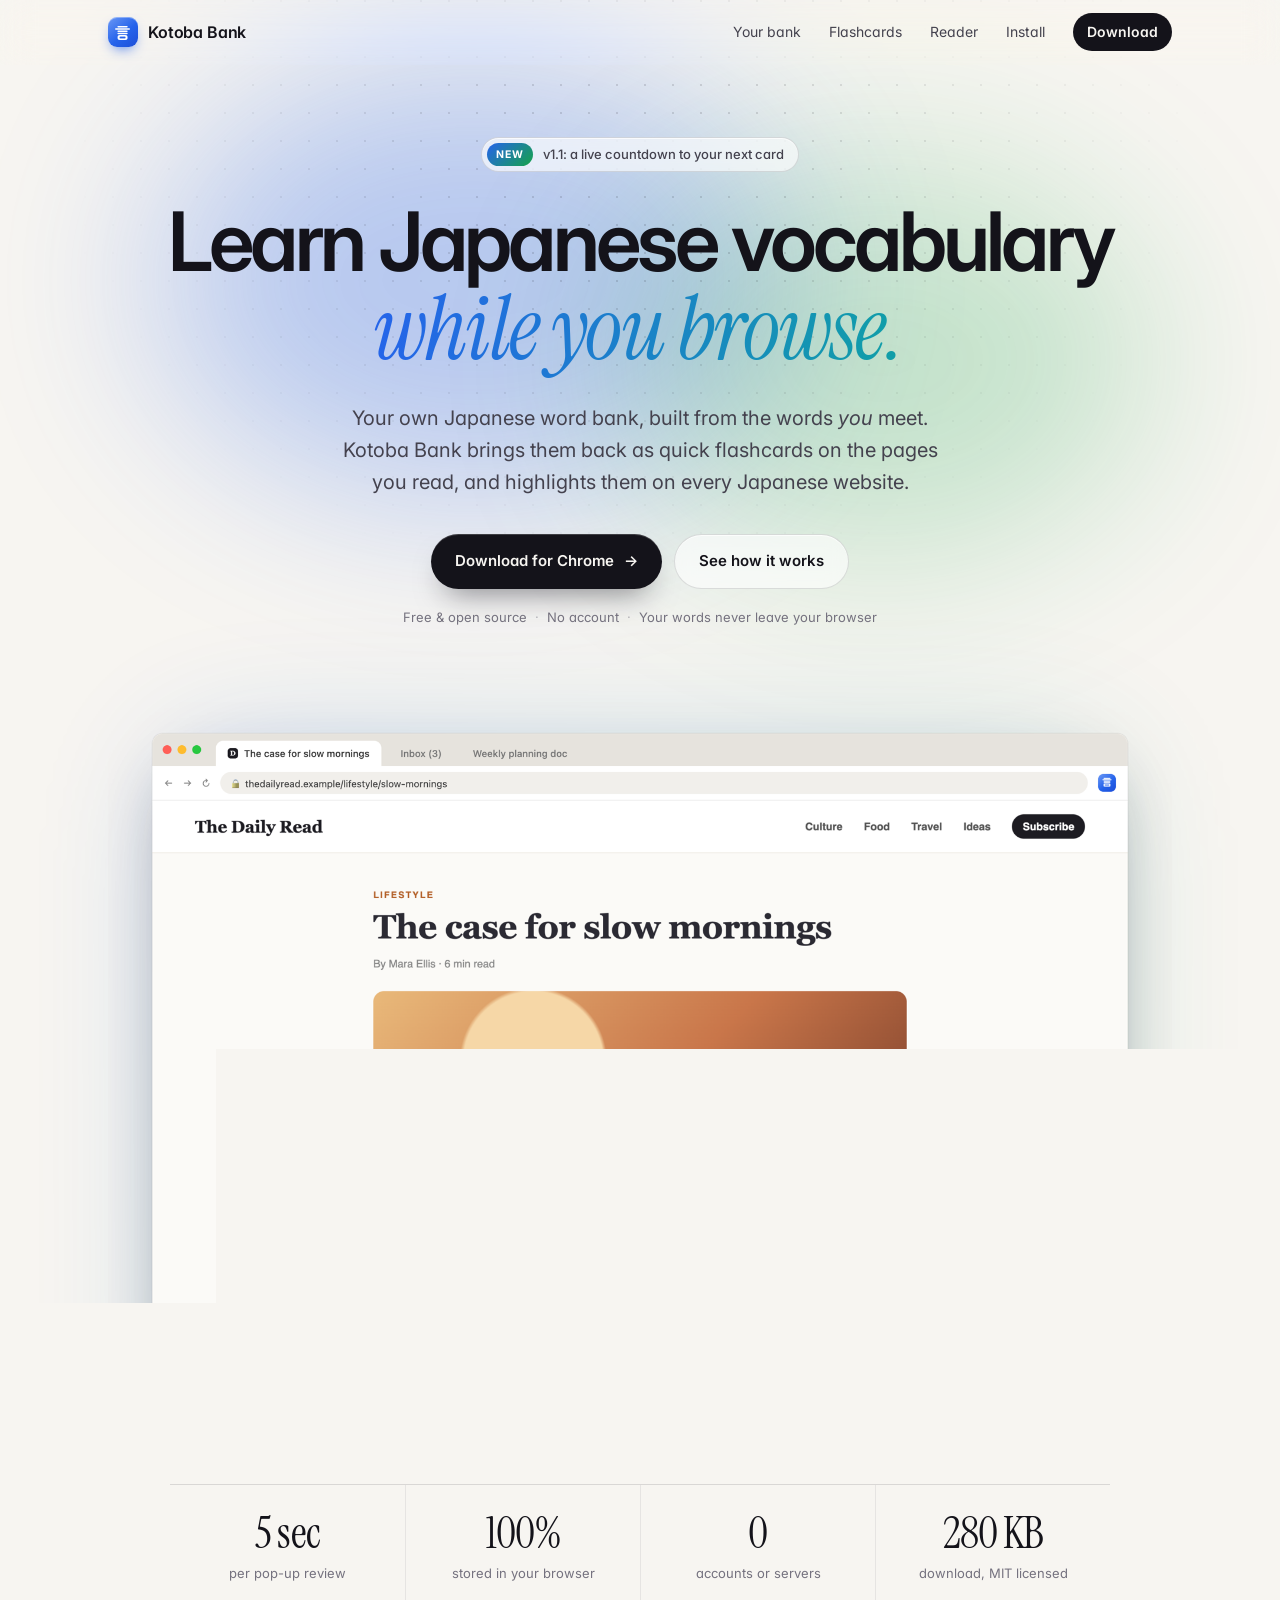
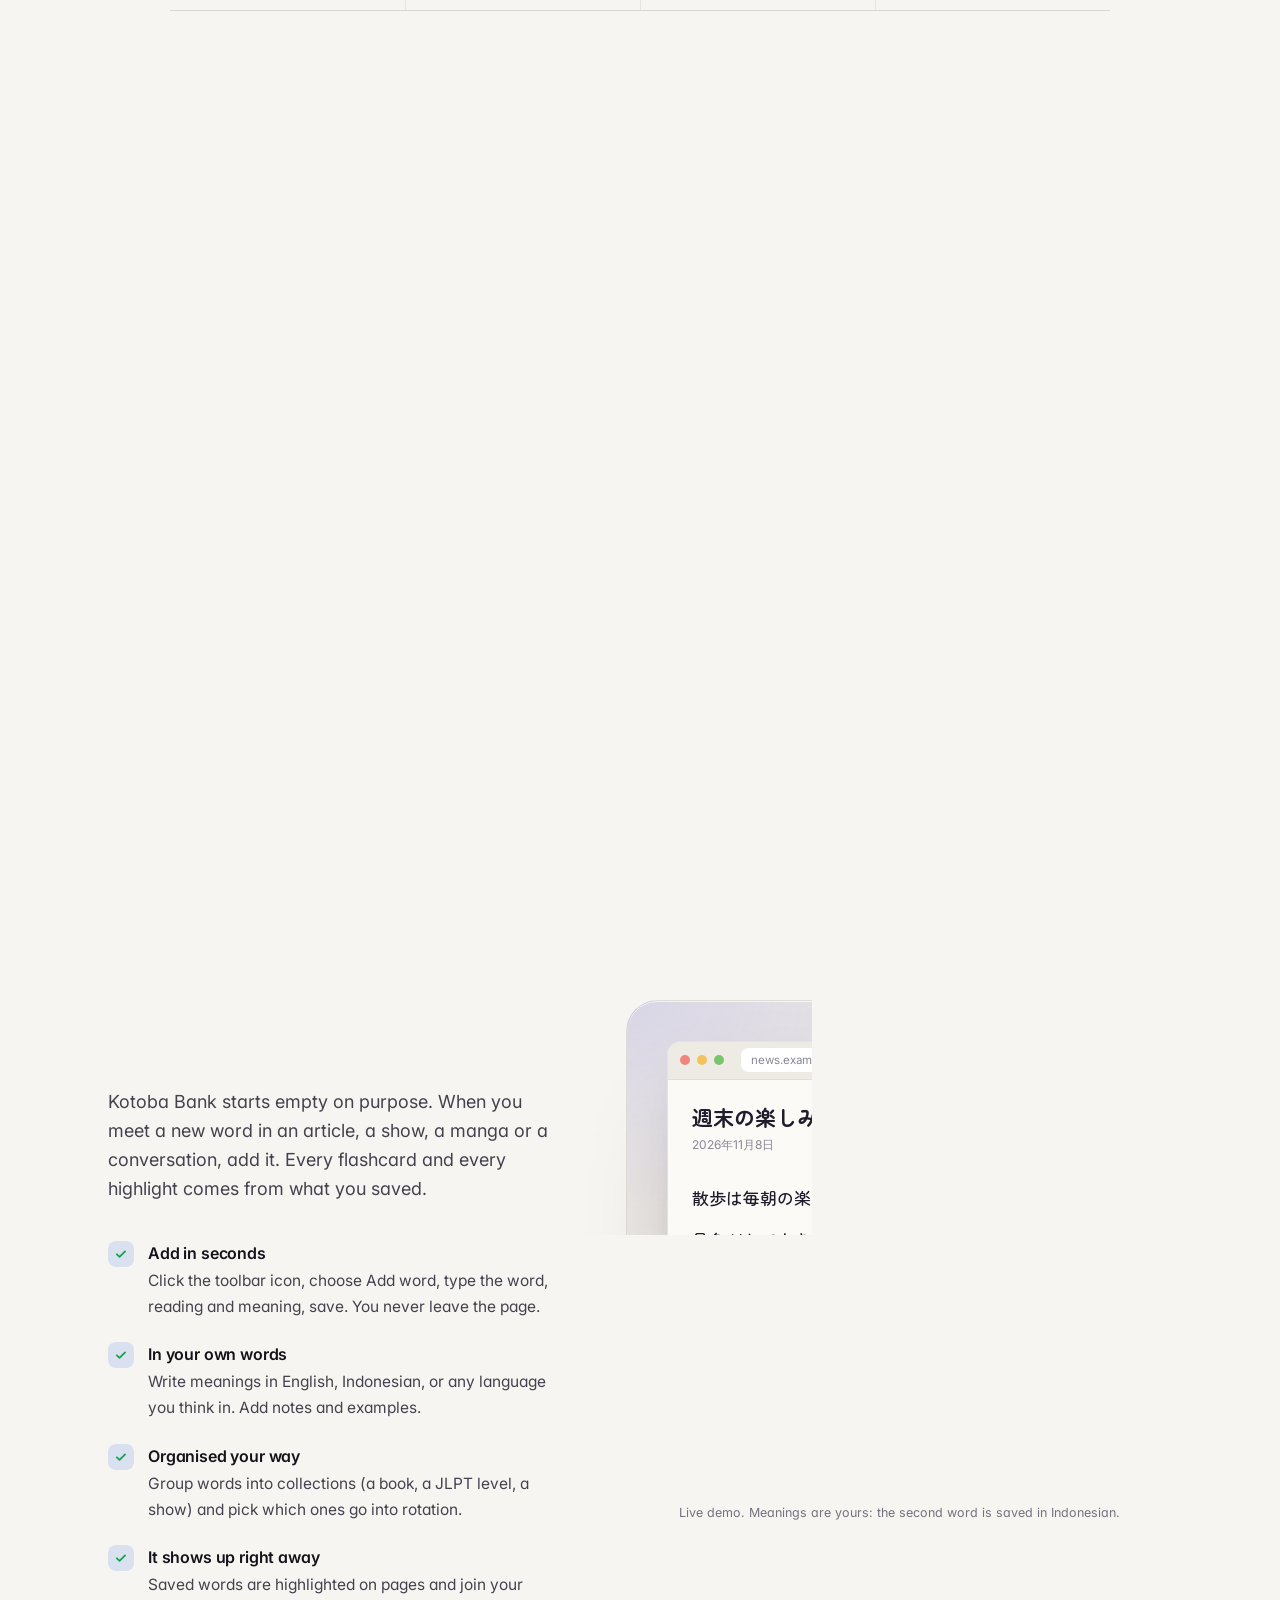
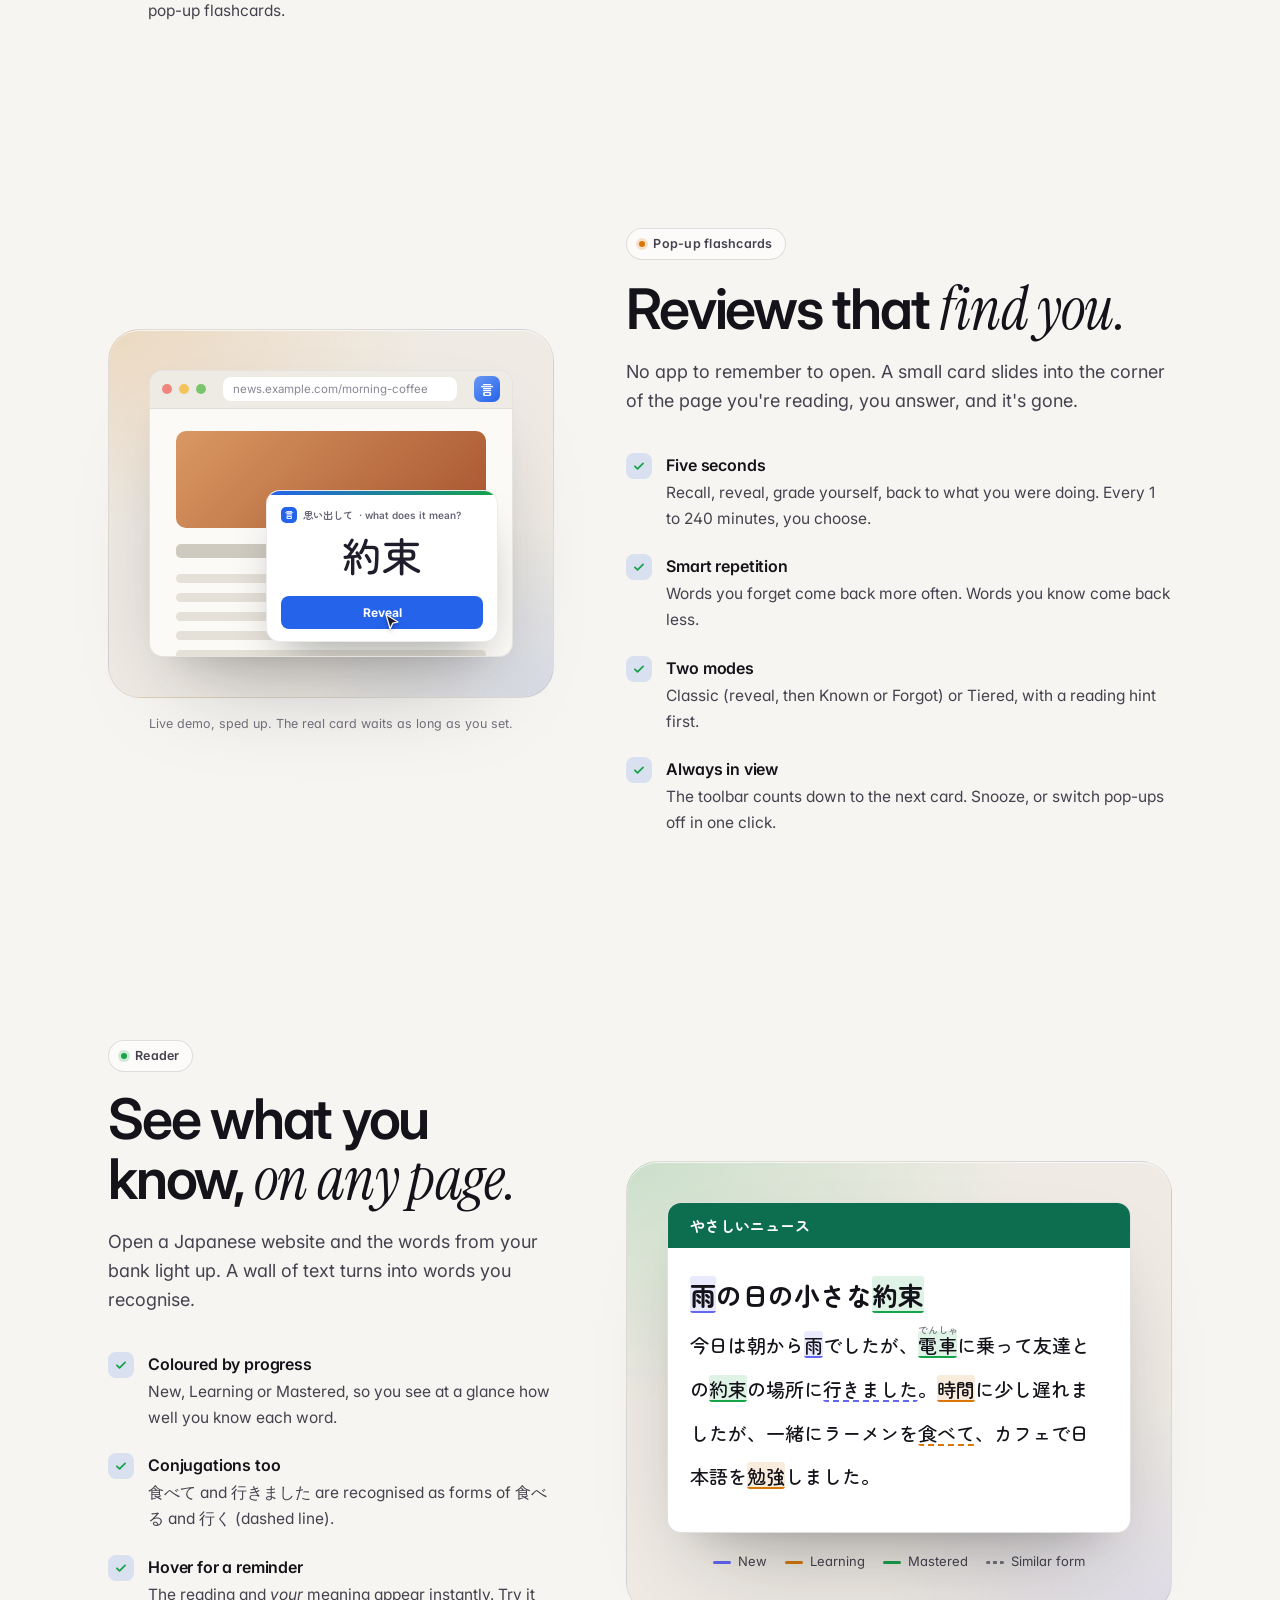
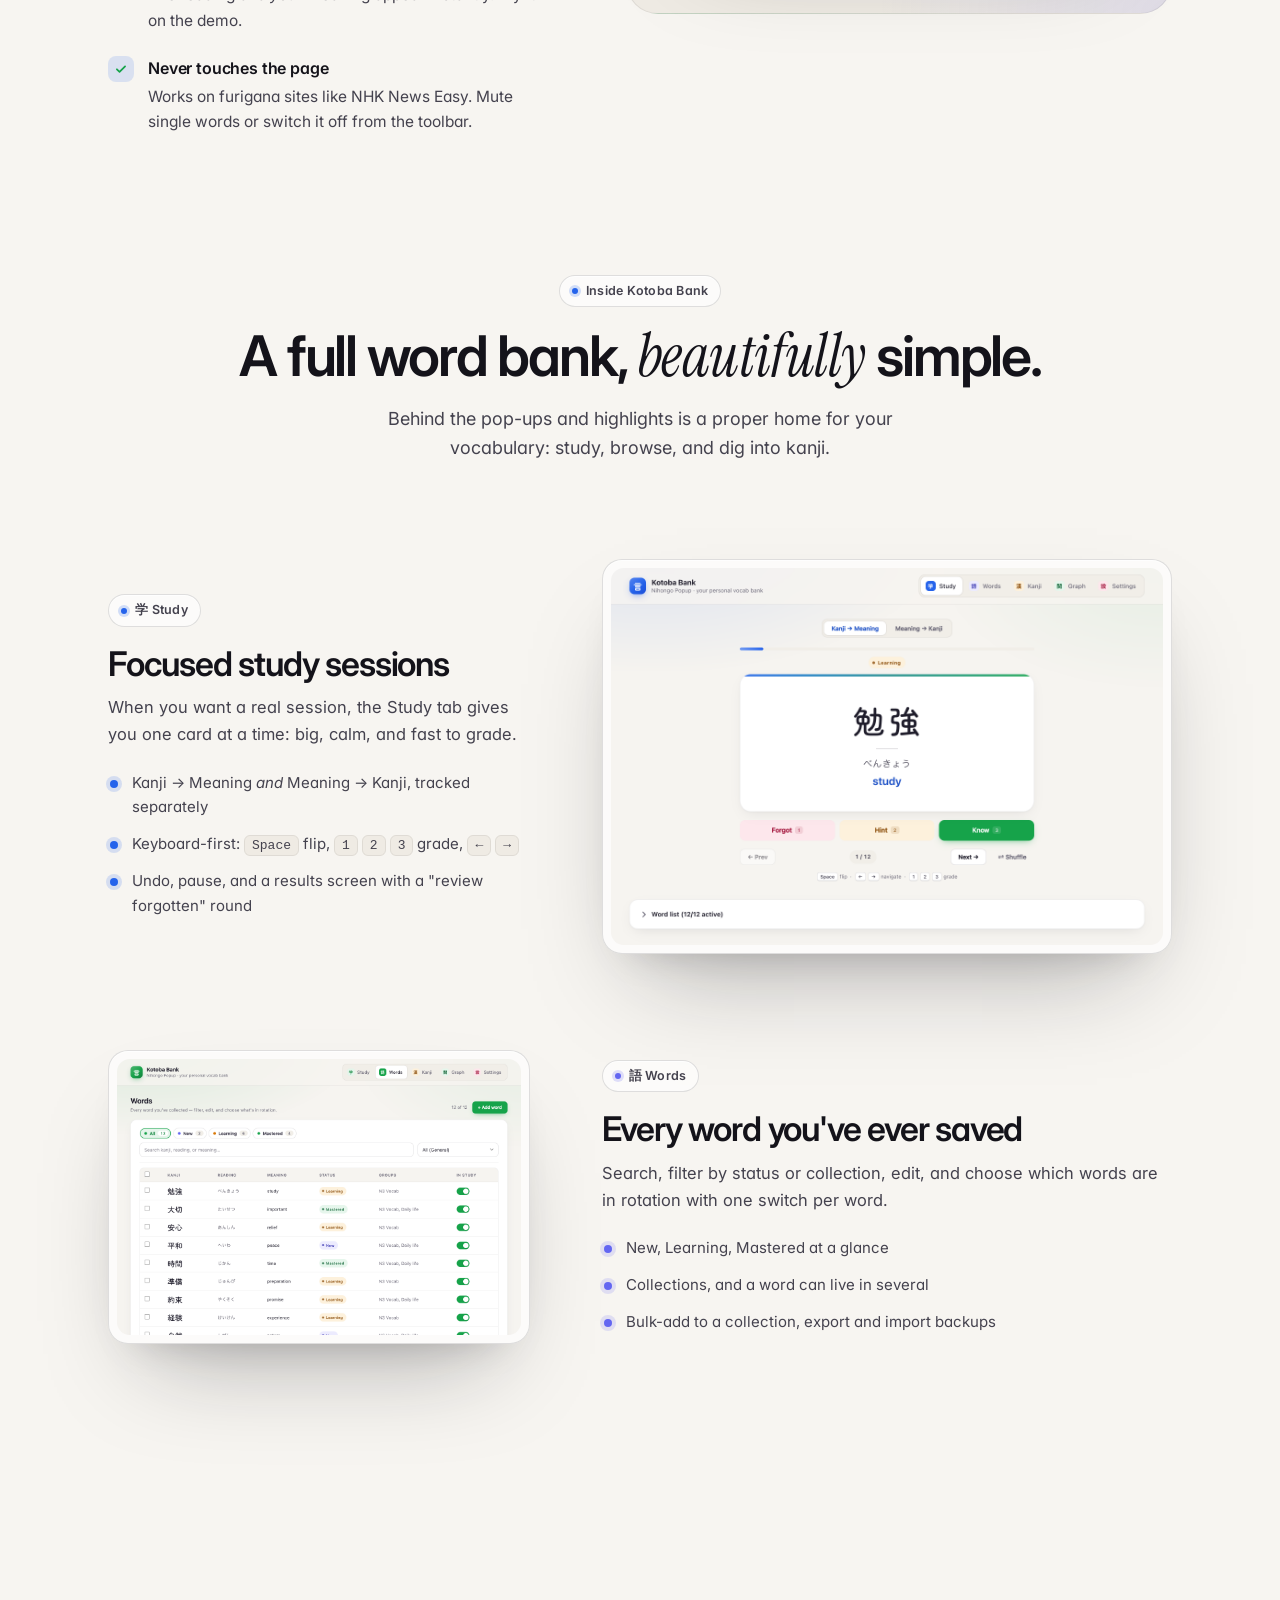
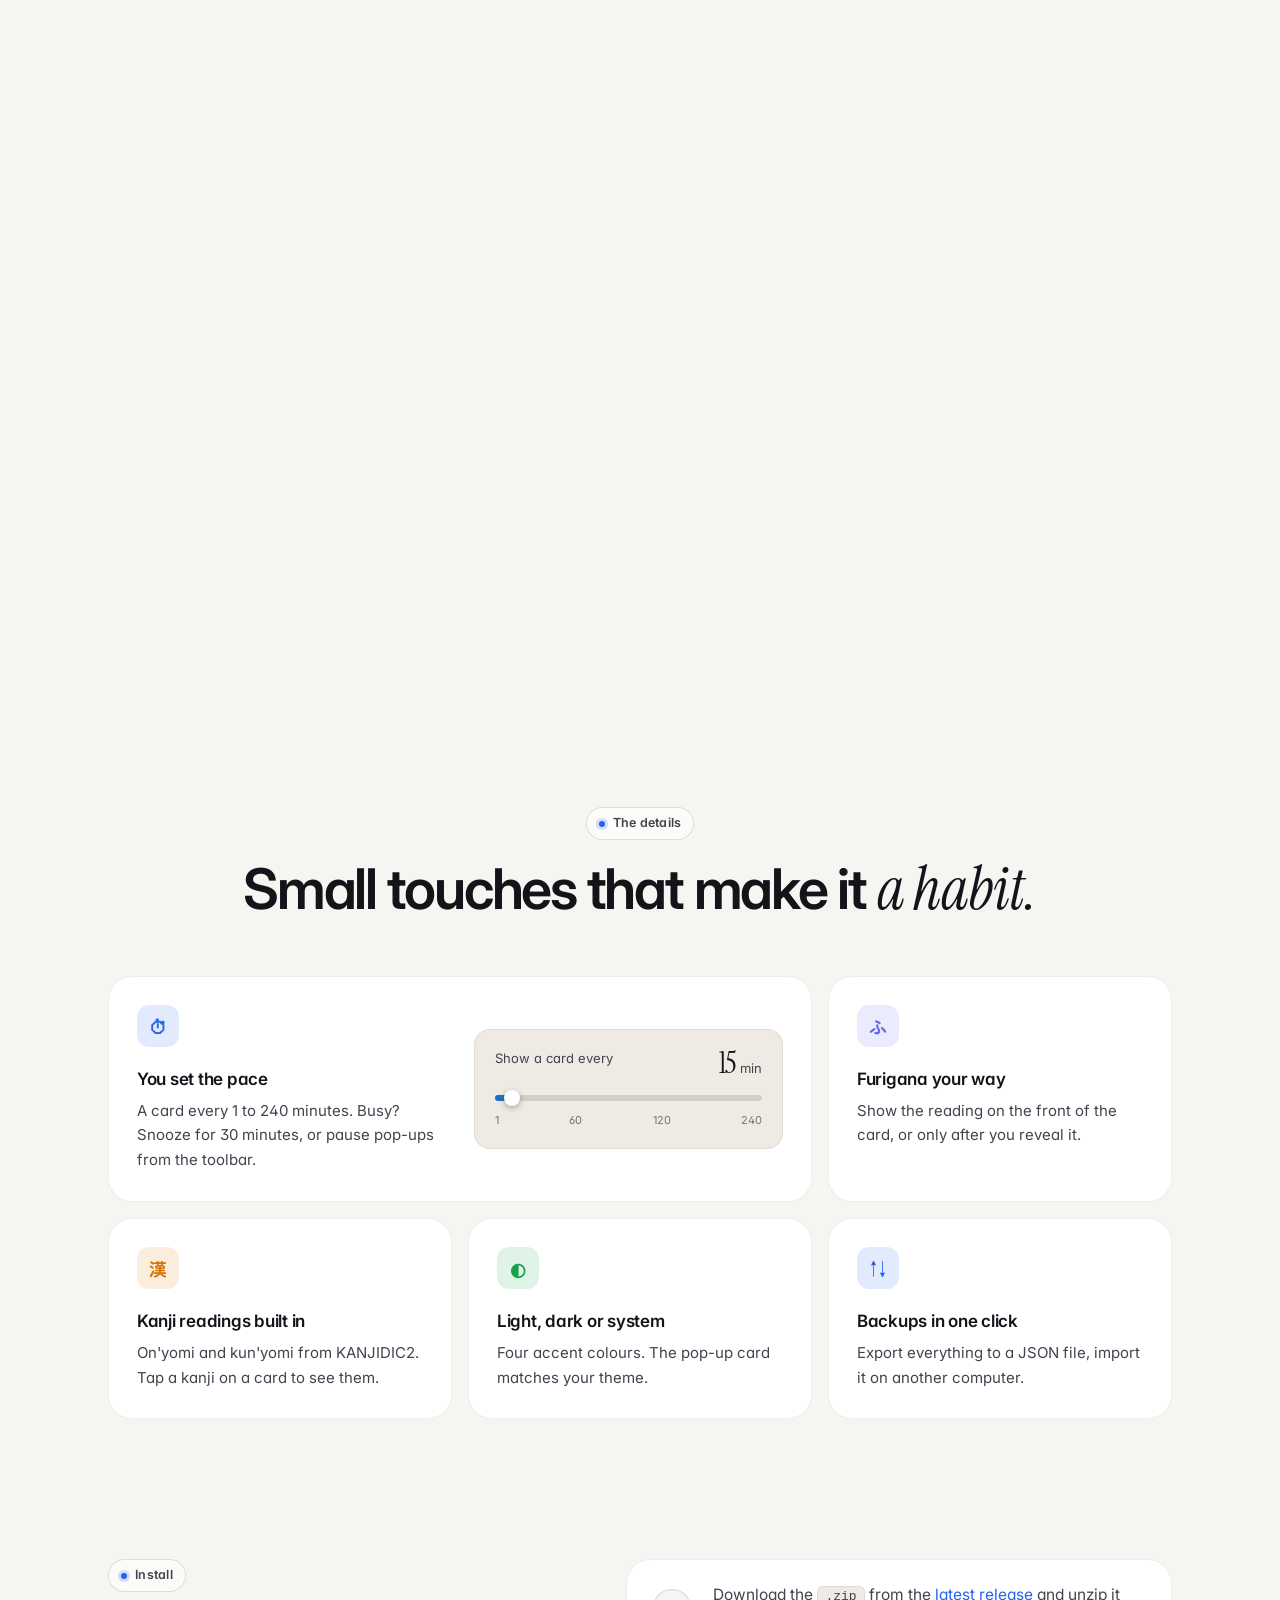
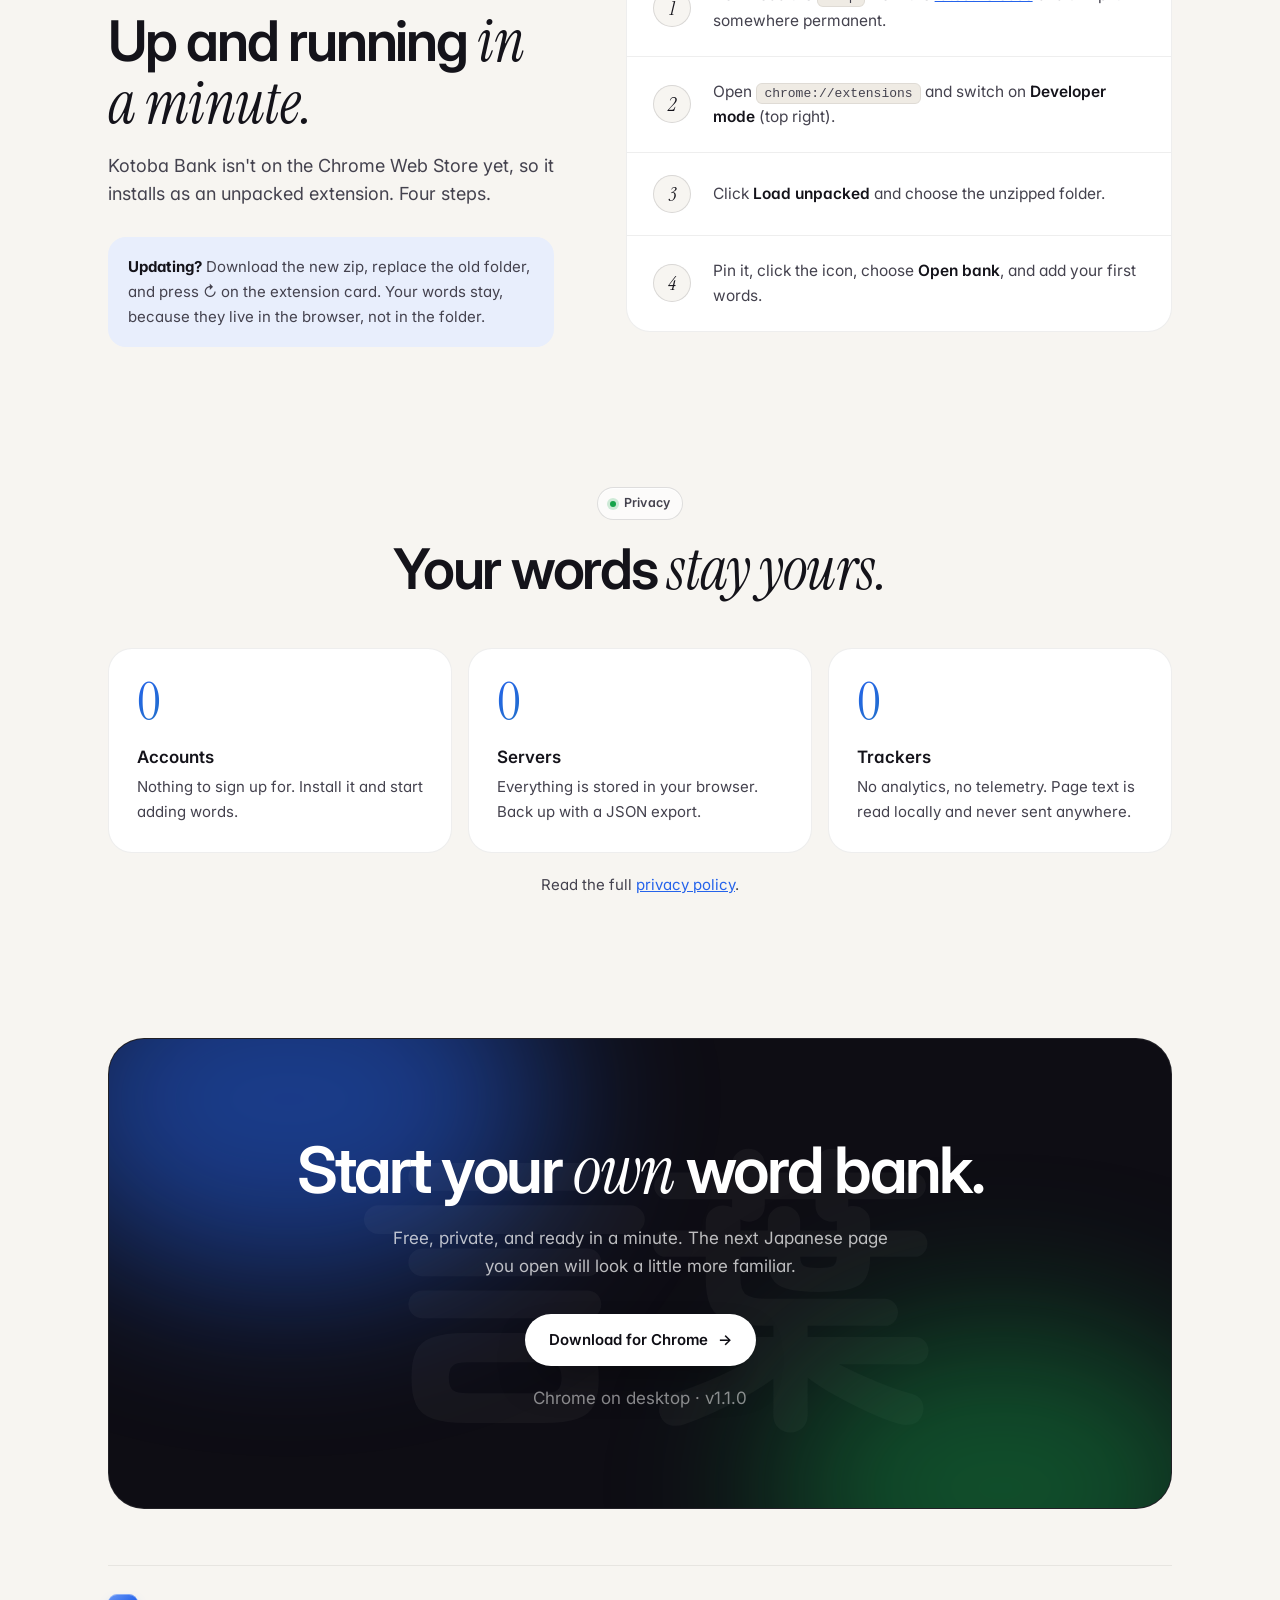
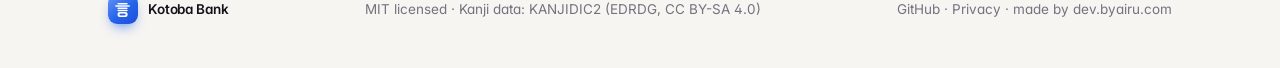
==== commit efe5097f: "Landing: add-word demo follows the real toolbar flow (popup, Add word, form)" ====
--- a/docs/index.html
+++ b/docs/index.html
@@ -156,6 +156,7 @@
     .browser { position: relative; border-radius: 14px; overflow: hidden; background: #fbfaf7; border: 1px solid rgba(20,19,26,.1); box-shadow: var(--shadow-lg);
       color: #1f1d2b; font: 14px/1.6 var(--font); }
     .browser.fixed { aspect-ratio: 4 / 3.15; }
+    .browser.tall { aspect-ratio: 4 / 3.5; }
     .b-bar { height: 38px; display: flex; align-items: center; gap: 7px; padding: 0 12px; background: #eeebe5; border-bottom: 1px solid rgba(0,0,0,.06); }
     .b-bar i { width: 10px; height: 10px; border-radius: 50%; background: #d8d4cc; }
     .b-bar i:nth-child(1) { background: #f0857d; } .b-bar i:nth-child(2) { background: #f4c25b; } .b-bar i:nth-child(3) { background: #79c46d; }
@@ -184,31 +185,60 @@
     .tw .q { position: absolute; left: 50%; bottom: calc(100% + 4px); transform: translate(-50%, 4px); white-space: nowrap; font: 600 10.5px/1 var(--font);
       color: #fff; background: #1f1d2b; padding: 4px 7px; border-radius: 6px; opacity: 0; transition: opacity .25s, transform .25s; }
     .tw.seen .q { opacity: 1; transform: translate(-50%, 0); }
-    .qa { position: absolute; top: 44px; right: 8px; width: min(232px, 66%); background: #fff; border-radius: 14px; border: 1px solid rgba(0,0,0,.08);
-      box-shadow: 0 24px 50px -18px rgba(0,0,0,.4); padding: 14px; z-index: 4; font-size: 12px;
+    .pp { position: absolute; top: 44px; right: 8px; bottom: 8px; width: min(244px, 74%); background: #f6f4f0; border-radius: 14px; border: 1px solid rgba(0,0,0,.1);
+      box-shadow: 0 24px 50px -18px rgba(0,0,0,.45); z-index: 4; overflow: hidden; font-size: 11px; color: #1f1d2b;
       opacity: 0; transform: translateY(-8px) scale(.97); transform-origin: top right; transition: opacity .25s, transform .3s cubic-bezier(.2,.8,.2,1.1); pointer-events: none; }
-    .qa.show { opacity: 1; transform: none; }
-    .qa-t { font-weight: 700; font-size: 12.5px; margin-bottom: 8px; display: flex; justify-content: space-between; align-items: center; }
-    .qa-t small { font-weight: 500; color: #8a8795; font-size: 10.5px; }
-    .fld { border: 1px solid #e4e0d8; border-radius: 8px; padding: 6px 9px; margin-bottom: 6px; min-height: 30px; color: #1f1d2b; background: #fbfaf7;
-      display: flex; align-items: center; transition: border-color .2s, box-shadow .2s; }
-    .fld.big { font: 500 22px/1.2 var(--jp); justify-content: center; min-height: 44px; }
+    .pp.show { opacity: 1; transform: none; }
+    .pp-in { padding: 12px; transition: transform .7s cubic-bezier(.4,0,.2,1); }
+    .pp-hd { display: flex; align-items: center; gap: 8px; margin-bottom: 10px; }
+    .pp-hd .seal { width: 24px; height: 24px; border-radius: 7px; font-size: 12px; }
+    .pp-hd b { display: block; font-size: 12.5px; line-height: 1.2; }
+    .pp-hd small { color: #75727f; font-size: 10px; }
+    .pp-stats { display: grid; grid-template-columns: 1fr 1fr; gap: 6px; }
+    .pp-stats div { border-radius: 10px; padding: 7px 9px; border: 1px solid rgba(0,0,0,.05); }
+    .pp-stats div:first-child { background: #e8eefc; } .pp-stats div:last-child { background: #e3f4e9; }
+    .pp-stats b { display: block; font-size: 17px; line-height: 1.2; }
+    .pp-stats div:first-child b { color: #1d4ed8; } .pp-stats div:last-child b { color: #15803d; }
+    .pp-stats span { font-size: 9.5px; color: #44424e; font-weight: 600; }
+    .pp-meter { height: 3px; border-radius: 3px; background: linear-gradient(90deg, #2563eb, #16a34a) 0 0 / 92% 100% no-repeat, #e7e3dc; margin: 7px 0 8px; }
+    .pp-ctl { background: #fff; border-radius: 10px; border: 1px solid rgba(0,0,0,.06); padding: 8px 9px; }
+    .pp-ctl .r { display: flex; justify-content: space-between; align-items: center; }
+    .pp-ctl small { font-size: 9.5px; color: #44424e; }
+    .pp-ctl .cd { font-size: 17px; font-weight: 700; color: #2563eb; line-height: 1.1; font-variant-numeric: tabular-nums; }
+    .pp-ctl .bar { height: 3px; border-radius: 3px; background: linear-gradient(#2563eb,#2563eb) 0 0 / 50% 100% no-repeat, #efece6; margin: 6px 0; }
+    .pp-ctl .hl { border-top: 1px solid #efece6; padding-top: 6px; font-size: 10px; }
+    .pp .tog { width: 24px; height: 14px; border-radius: 99px; background: #2563eb; position: relative; flex: none; }
+    .pp .tog::after { content: ""; position: absolute; right: 2px; top: 2px; width: 10px; height: 10px; border-radius: 50%; background: #fff; }
+    .pp-btn { display: block; text-align: center; padding: 7px 0; border-radius: 9px; font-weight: 600; font-size: 11px; transition: transform .15s, box-shadow .15s; }
+    .pp-btn.blue { background: #2563eb; color: #fff; margin-top: 8px; }
+    .pp-pair { display: grid; grid-template-columns: 1fr 1fr; gap: 6px; margin-top: 6px; }
+    .pp-pair .pp-btn { background: #fff; border: 1px solid rgba(0,0,0,.1); }
+    .pp-btn.press { transform: scale(.94); box-shadow: 0 0 0 4px rgba(37,99,235,.22); }
+    .pp-form { background: #fff; border-radius: 12px; border: 1px solid rgba(0,0,0,.06); margin-top: 8px; padding: 10px; display: none; }
+    .pp.add .pp-form { display: block; animation: fade .25s ease; }
+    @keyframes fade { from { opacity: 0; transform: translateY(-4px); } }
+    .pp-form .ttl { font-size: 9.5px; font-weight: 700; letter-spacing: .1em; color: #1d4ed8; margin-bottom: 6px; }
+    .fld { border: 1px solid #e2ded6; border-radius: 8px; padding: 5px 8px; margin-bottom: 5px; min-height: 26px; color: #1f1d2b; background: #f3f1ec;
+      display: flex; align-items: center; transition: border-color .2s, box-shadow .2s, background .2s; font-size: 11px; }
+    .fld.big { font: 500 17px/1.2 var(--jp); min-height: 36px; }
+    .fld.area { min-height: 34px; align-items: flex-start; }
     .fld.focus { border-color: #2563eb; box-shadow: 0 0 0 3px rgba(37,99,235,.15); background: #fff; }
-    .fld .ph { color: #b3afa7; }
+    .fld .ph { color: #a9a59d; }
     .fld .ime { text-decoration: underline dotted #2563eb; text-underline-offset: 4px; }
     .fld.focus::after { content: ""; width: 1.5px; height: 1.1em; background: #2563eb; margin-left: 1px; animation: blink 1s steps(1) infinite; }
     @keyframes blink { 50% { opacity: 0; } }
-    .chips { display: flex; gap: 5px; flex-wrap: wrap; margin: 4px 0 8px; }
-    .chips span { font-size: 10.5px; padding: 2px 8px; border-radius: 99px; border: 1px solid #e4e0d8; color: #696676; }
-    .chips span.on { background: #e8eefc; border-color: #c7d6fa; color: #1d4ed8; font-weight: 600; }
-    .qa-row { display: flex; justify-content: space-between; align-items: center; font-size: 11px; color: #4a4757; margin-bottom: 10px; }
-    .qa-row .tog { width: 26px; height: 15px; border-radius: 99px; background: #2563eb; position: relative; }
-    .qa-row .tog::after { content: ""; position: absolute; right: 2px; top: 2px; width: 11px; height: 11px; border-radius: 50%; background: #fff; }
-    .qa-btns { display: grid; grid-template-columns: 1fr 1.4fr; gap: 6px; }
-    .qa-btns span { text-align: center; padding: 7px 0; border-radius: 8px; font-weight: 600; transition: transform .15s, box-shadow .15s; }
-    .qa-btns .c { background: #f1eee8; color: #4a4757; }
-    .qa-btns .sv { background: #2563eb; color: #fff; }
-    .qa-btns .press { transform: scale(.94); box-shadow: 0 0 0 4px rgba(37,99,235,.25); }
+    .pp-list { border: 1px solid #e2ded6; border-radius: 8px; padding: 3px 6px; margin-bottom: 5px; background: #f3f1ec; }
+    .pp-list div { display: flex; align-items: center; gap: 6px; padding: 3px 0; font-size: 10.5px; }
+    .pp-list i { width: 11px; height: 11px; border-radius: 3px; border: 1.5px solid #8a8795; background: #fff; display: grid; place-items: center; font-style: normal; font-size: 8px; color: #fff; transition: background .15s, border-color .15s; }
+    .pp-list .on i { background: #2563eb; border-color: #2563eb; }
+    .pp-list .on i::after { content: "✓"; }
+    .pp-newc { display: grid; grid-template-columns: 1fr auto; gap: 5px; margin-bottom: 7px; }
+    .pp-newc .fld { margin: 0; }
+    .pp-newc > span { border: 1px solid #e2ded6; border-radius: 8px; padding: 0 9px; display: grid; place-items: center; font-weight: 600; font-size: 10.5px; background: #fff; }
+    .pp-inc { display: flex; gap: 7px; align-items: center; font-size: 10.5px; color: #44424e; margin-bottom: 8px; }
+    .pp-act { display: grid; grid-template-columns: 1fr 1fr; gap: 6px; }
+    .pp-act .pp-btn { border: 1px solid rgba(0,0,0,.1); background: #fff; }
+    .pp-act .pp-btn.blue { margin: 0; border-color: transparent; background: #2563eb; color: #fff; }
     .toast { position: absolute; left: 50%; bottom: 16px; transform: translate(-50%, 16px); background: #1f1d2b; color: #fff; font-size: 12.5px; font-weight: 500;
       padding: 9px 14px; border-radius: 999px; display: flex; gap: 8px; align-items: center; opacity: 0; transition: opacity .3s, transform .4s cubic-bezier(.2,.8,.2,1.1); white-space: nowrap; z-index: 5; }
     .toast.show { opacity: 1; transform: translate(-50%, 0); }
@@ -375,6 +405,7 @@
       .cell.wide { grid-column: auto; }
       .stage { border-radius: 24px; padding: 12px; }
       .browser.fixed { aspect-ratio: 3 / 3.3; }
+      .browser.tall { aspect-ratio: 3 / 3.9; }
       .jp-page { min-height: 340px; }
       .steps li { padding: 18px; grid-template-columns: 36px 1fr; gap: 12px; }
       .final { border-radius: 28px; }
@@ -447,7 +478,7 @@
             <p class="sub reveal">Kotoba Bank starts empty on purpose. When you meet a new word in an article, a show, a manga or a conversation, add it. Every flashcard and every highlight comes from what you saved.</p>
           </div>
           <ul class="points" style="margin-top: 36px">
-            <li class="reveal"><div><b>Add in seconds</b>Click the toolbar icon, type the word, reading and meaning, save. You never leave the page.</div></li>
+            <li class="reveal"><div><b>Add in seconds</b>Click the toolbar icon, choose Add word, type the word, reading and meaning, save. You never leave the page.</div></li>
             <li class="reveal" style="--d:.06s"><div><b>In your own words</b>Write meanings in English, Indonesian, or any language you think in. Add notes and examples.</div></li>
             <li class="reveal" style="--d:.12s"><div><b>Organised your way</b>Group words into collections (a book, a JLPT level, a show) and pick which ones go into rotation.</div></li>
             <li class="reveal" style="--d:.18s"><div><b>It shows up right away</b>Saved words are highlighted on pages and join your pop-up flashcards.</div></li>
@@ -455,7 +486,7 @@
         </div>
         <div class="reveal" style="--d:.1s">
           <div class="stage" style="--sc: var(--new); --sc2: var(--shu)">
-            <div class="browser" id="adDemo" aria-label="Animated demo: adding a new word from the toolbar">
+            <div class="browser fixed tall" id="adDemo" aria-label="Animated demo: adding a new word from the toolbar">
               <div class="b-bar"><i></i><i></i><i></i><div class="b-url">news.example.jp/weekend</div><div class="b-ext" id="adExt">言</div></div>
               <div class="jp-page">
                 <h4>週末の楽しみ</h4>
@@ -464,14 +495,30 @@
                 <p><span class="tw" id="adT1"><span class="q">new word?</span>景色</span>がとてもきれいで、写真をたくさん撮りました。</p>
                 <p>来週は友達と山に行く予定です。</p>
               </div>
-              <div class="qa" id="adForm">
-                <div class="qa-t">New word <small id="adCount">12 words</small></div>
-                <div class="fld big" id="adK"><span class="ph">漢字</span></div>
-                <div class="fld" id="adR"><span class="ph">Reading (hiragana)</span></div>
-                <div class="fld" id="adM"><span class="ph">Meaning</span></div>
-                <div class="chips"><span>N4</span><span class="on">Weekend reading</span><span>＋</span></div>
-                <div class="qa-row"><span>Include in Study &amp; popup</span><span class="tog"></span></div>
-                <div class="qa-btns"><span class="c">Cancel</span><span class="sv" id="adSave">Save</span></div>
+              <div class="pp" id="adPop">
+                <div class="pp-in" id="adPopIn">
+                  <div class="pp-hd"><span class="seal" aria-hidden="true">言</span><div><b>Kotoba Bank</b><small>3 collections</small></div></div>
+                  <div class="pp-stats"><div><b id="adCount">12</b><span>words</span></div><div><b>11</b><span>in rotation</span></div></div>
+                  <div class="pp-meter"></div>
+                  <div class="pp-ctl">
+                    <div class="r"><div><small>Next card in</small><div class="cd">7:21</div></div><span class="tog"></span></div>
+                    <div class="bar"></div>
+                    <div class="r hl"><span>語 Highlight words on pages</span><span class="tog"></span></div>
+                  </div>
+                  <span class="pp-btn blue">▶ Show card now</span>
+                  <div class="pp-pair"><span class="pp-btn" id="adAddBtn">＋ Add word</span><span class="pp-btn">↗ Open bank</span></div>
+                  <div class="pp-form" id="adFormBox">
+                    <div class="ttl">NEW WORD</div>
+                    <div class="fld big" id="adK"><span class="ph">漢字</span></div>
+                    <div class="fld" id="adR"><span class="ph">Reading (hiragana)</span></div>
+                    <div class="fld" id="adM"><span class="ph">Meaning</span></div>
+                    <div class="fld area"><span class="ph">Notes (optional)</span></div>
+                    <div class="pp-list"><div><i></i>Job Words</div><div><i></i>N3</div><div id="adColl"><i></i>Weekend reading</div></div>
+                    <div class="pp-newc"><div class="fld"><span class="ph">New collection name</span></div><span>Add</span></div>
+                    <div class="pp-inc"><span class="tog"></span>Include in Study &amp; popup</div>
+                    <div class="pp-act"><span class="pp-btn">Cancel</span><span class="pp-btn blue" id="adSave">Save</span></div>
+                  </div>
+                </div>
               </div>
               <div class="toast" id="adToast"><i>✓</i><span id="adToastText">Saved to your bank</span></div>
               <div class="cursor" id="adCursor"><svg viewBox="0 0 24 24"><path d="M4 2l16 10-7 1.5L9.5 21z" fill="#1f1d2b" stroke="#fff" stroke-width="1.6" stroke-linejoin="round"/></svg></div>
@@ -741,7 +788,8 @@
 
     /* ---------- Add-a-word demo ---------- */
     {
-      const box = $('adDemo'), cur = $('adCursor'), form = $('adForm'), ext = $('adExt'), toast = $('adToast');
+      const box = $('adDemo'), cur = $('adCursor'), pop = $('adPop'), popIn = $('adPopIn'), ext = $('adExt'), toast = $('adToast');
+      const addBtn = $('adAddBtn'), formBox = $('adFormBox'), coll = $('adColl');
       const entries = [
         { t: $('adT0'), kana: ['さ', 'さん', 'さんぽ'], k: '散歩', r: 'さんぽ', m: 'a walk, stroll' },
         { t: $('adT1'), kana: ['け', 'けし', 'けしき'], k: '景色', r: 'けしき', m: 'pemandangan' },
@@ -749,37 +797,53 @@
       const fK = $('adK'), fR = $('adR'), fM = $('adM'), save = $('adSave'), count = $('adCount');
       const ph = { adK: '漢字', adR: 'Reading (hiragana)', adM: 'Meaning' };
       const clear = (f) => { f.innerHTML = `<span class="ph">${ph[f.id]}</span>`; f.classList.remove('focus'); };
-      const focus = (f) => { [fK, fR, fM].forEach((x) => x.classList.remove('focus')); f.classList.add('focus'); };
+      const focus = (f) => { [fK, fR, fM].forEach((x) => x.classList.remove('focus')); if (f) f.classList.add('focus'); };
+      const press = async (el) => { el.classList.add('press'); await sleep(220); el.classList.remove('press'); };
       async function type(f, text, ms = 85) { focus(f); f.textContent = ''; for (let i = 1; i <= text.length; i++) { f.textContent = text.slice(0, i); await sleep(ms); } }
       let visible = false, running = false, words = 12;
       async function loop() {
         if (running) return; running = true;
         while (visible) {
-          words = 12; count.textContent = words + ' words';
+          words = 12; count.textContent = words;
           entries.forEach((e) => e.t.classList.remove('seen', 'saved'));
           await sleep(700);
           for (const e of entries) {
             if (!visible) break;
-            [fK, fR, fM].forEach(clear);
+            [fK, fR, fM].forEach(clear); coll.classList.remove('on');
+            pop.classList.remove('add'); popIn.style.transform = '';
+            // 1. Spot a new word.
             e.t.classList.add('seen'); cursorTo(box, cur, e.t, .6, .9); await sleep(1400);
+            // 2. Open the toolbar popup.
             cursorTo(box, cur, ext, .5, .7); await sleep(700);
             ext.classList.add('tap', 'ping'); await sleep(160); ext.classList.remove('tap');
-            form.classList.add('show'); await sleep(450);
+            pop.classList.add('show'); await sleep(700);
+            // 3. Click "Add word": the form opens and the popup scrolls to it.
+            cursorTo(box, cur, addBtn); await sleep(700);
+            await press(addBtn);
+            pop.classList.add('add');
+            popIn.style.transform = `translateY(-${addBtn.offsetTop - 12}px)`;
+            await sleep(750);
             cur.style.opacity = 0;
-            // Type the reading with an IME, then convert to kanji.
+            // 4. Type the word (IME: kana, then convert to kanji), reading, meaning.
             focus(fK);
             for (const s of e.kana) { fK.innerHTML = `<span class="ime">${s}</span>`; await sleep(220); }
             await sleep(250); fK.textContent = e.k; await sleep(350);
             await type(fR, e.r, 110);
             await type(fM, e.m, 55);
-            await sleep(300);
+            focus(null);
+            // 5. Scroll down, pick a collection, save.
+            popIn.style.transform = `translateY(-${Math.max(0, popIn.offsetHeight - pop.clientHeight)}px)`;
+            await sleep(750);
+            cursorTo(box, cur, coll.querySelector('i')); await sleep(650);
+            coll.classList.add('on'); await sleep(400);
             cursorTo(box, cur, save); await sleep(650);
-            save.classList.add('press'); await sleep(220); save.classList.remove('press');
-            form.classList.remove('show'); ext.classList.remove('ping');
-            words++; count.textContent = words + ' words';
+            await press(save);
+            words++; count.textContent = words;
+            await sleep(250);
+            pop.classList.remove('show'); ext.classList.remove('ping'); cur.style.opacity = 0;
             $('adToastText').textContent = `${e.k} saved · ${words} words in your bank`;
             e.t.classList.remove('seen'); e.t.classList.add('saved');
-            toast.classList.add('show'); cur.style.opacity = 0;
+            toast.classList.add('show');
             await sleep(1900); toast.classList.remove('show');
             await sleep(700);
           }
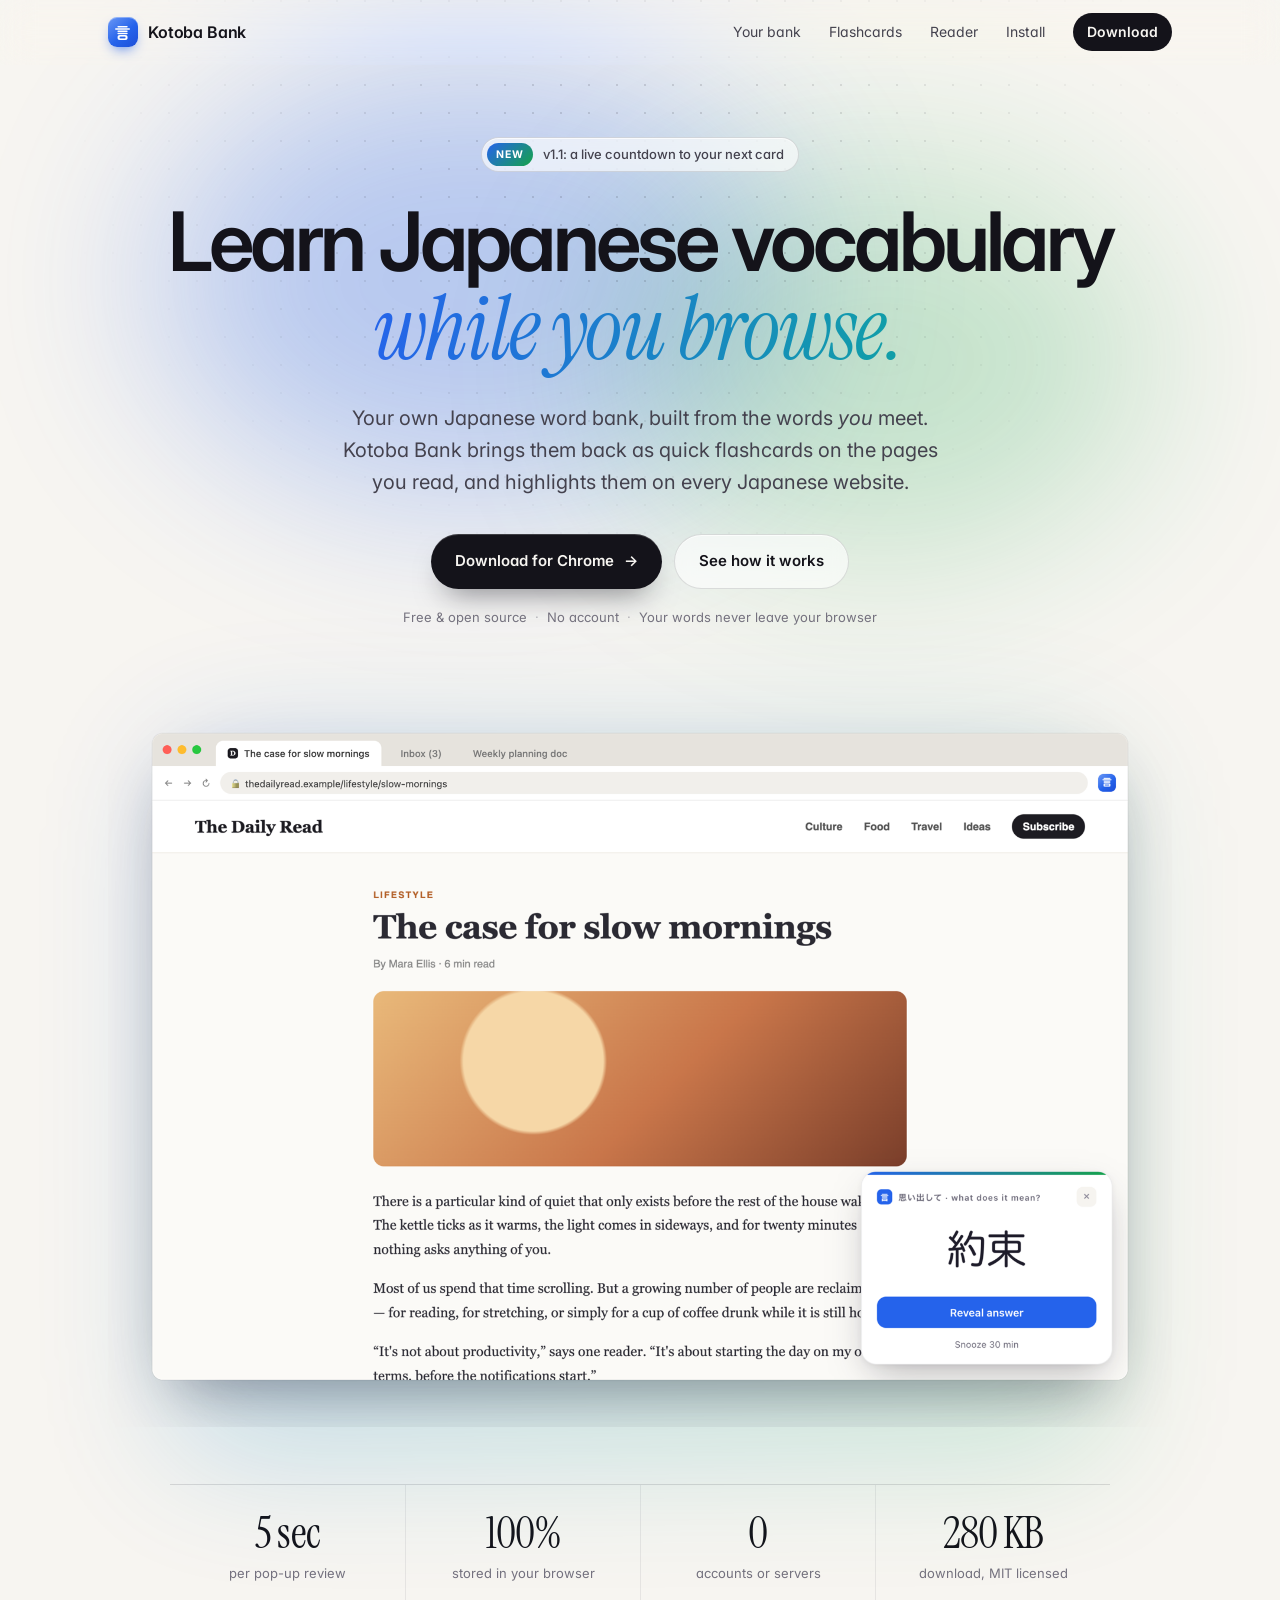
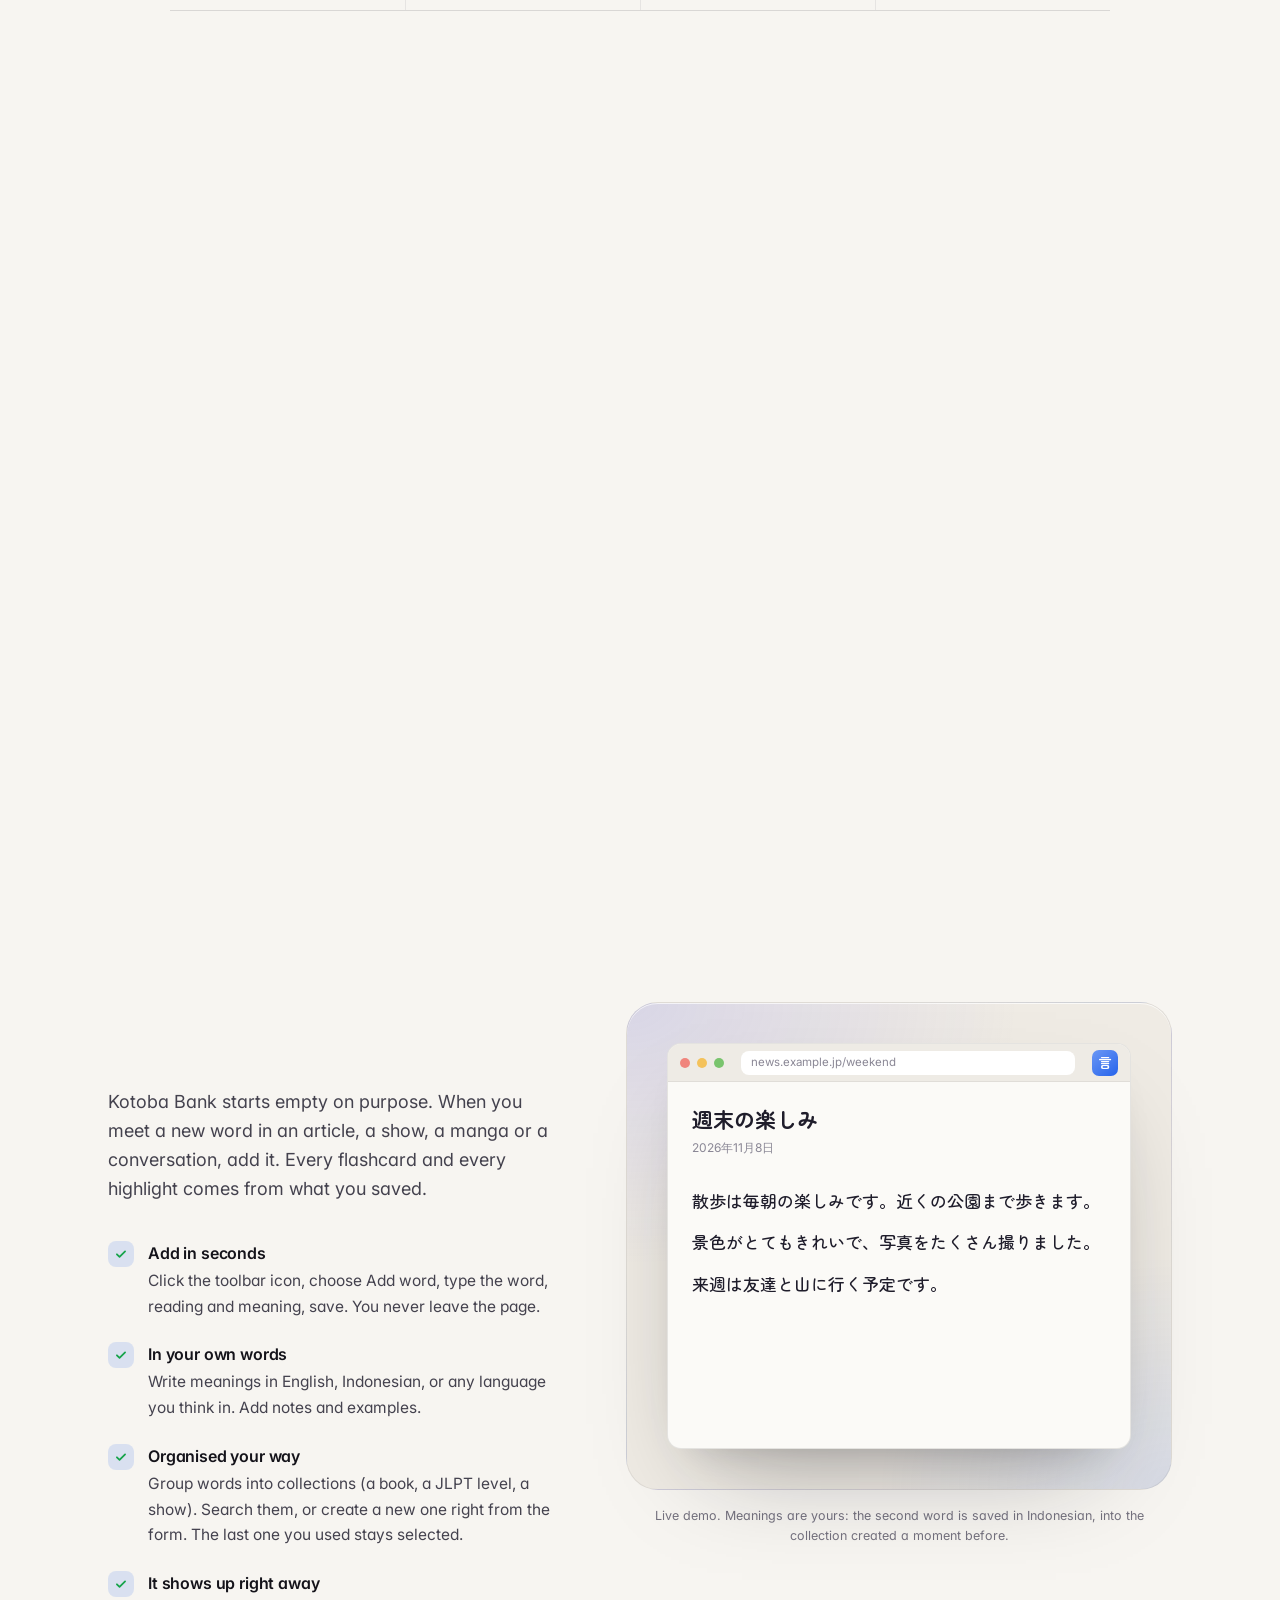
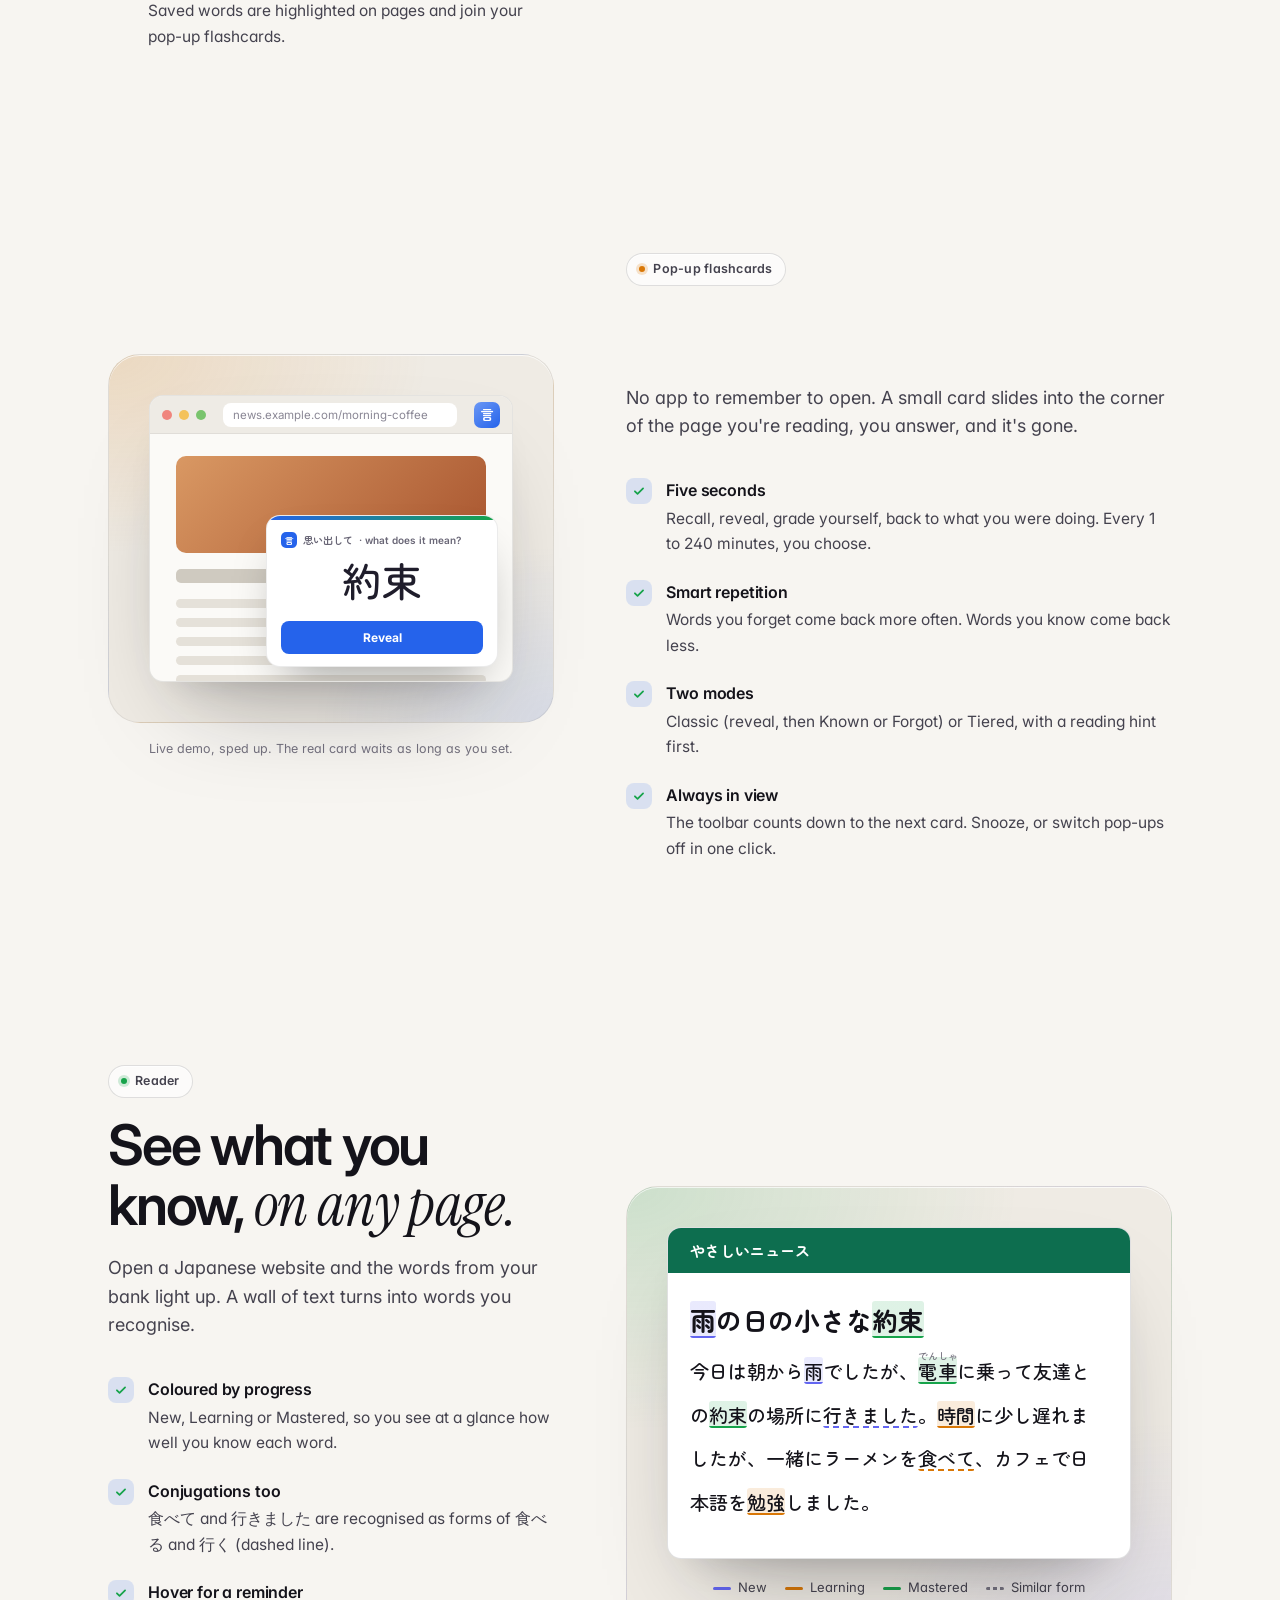
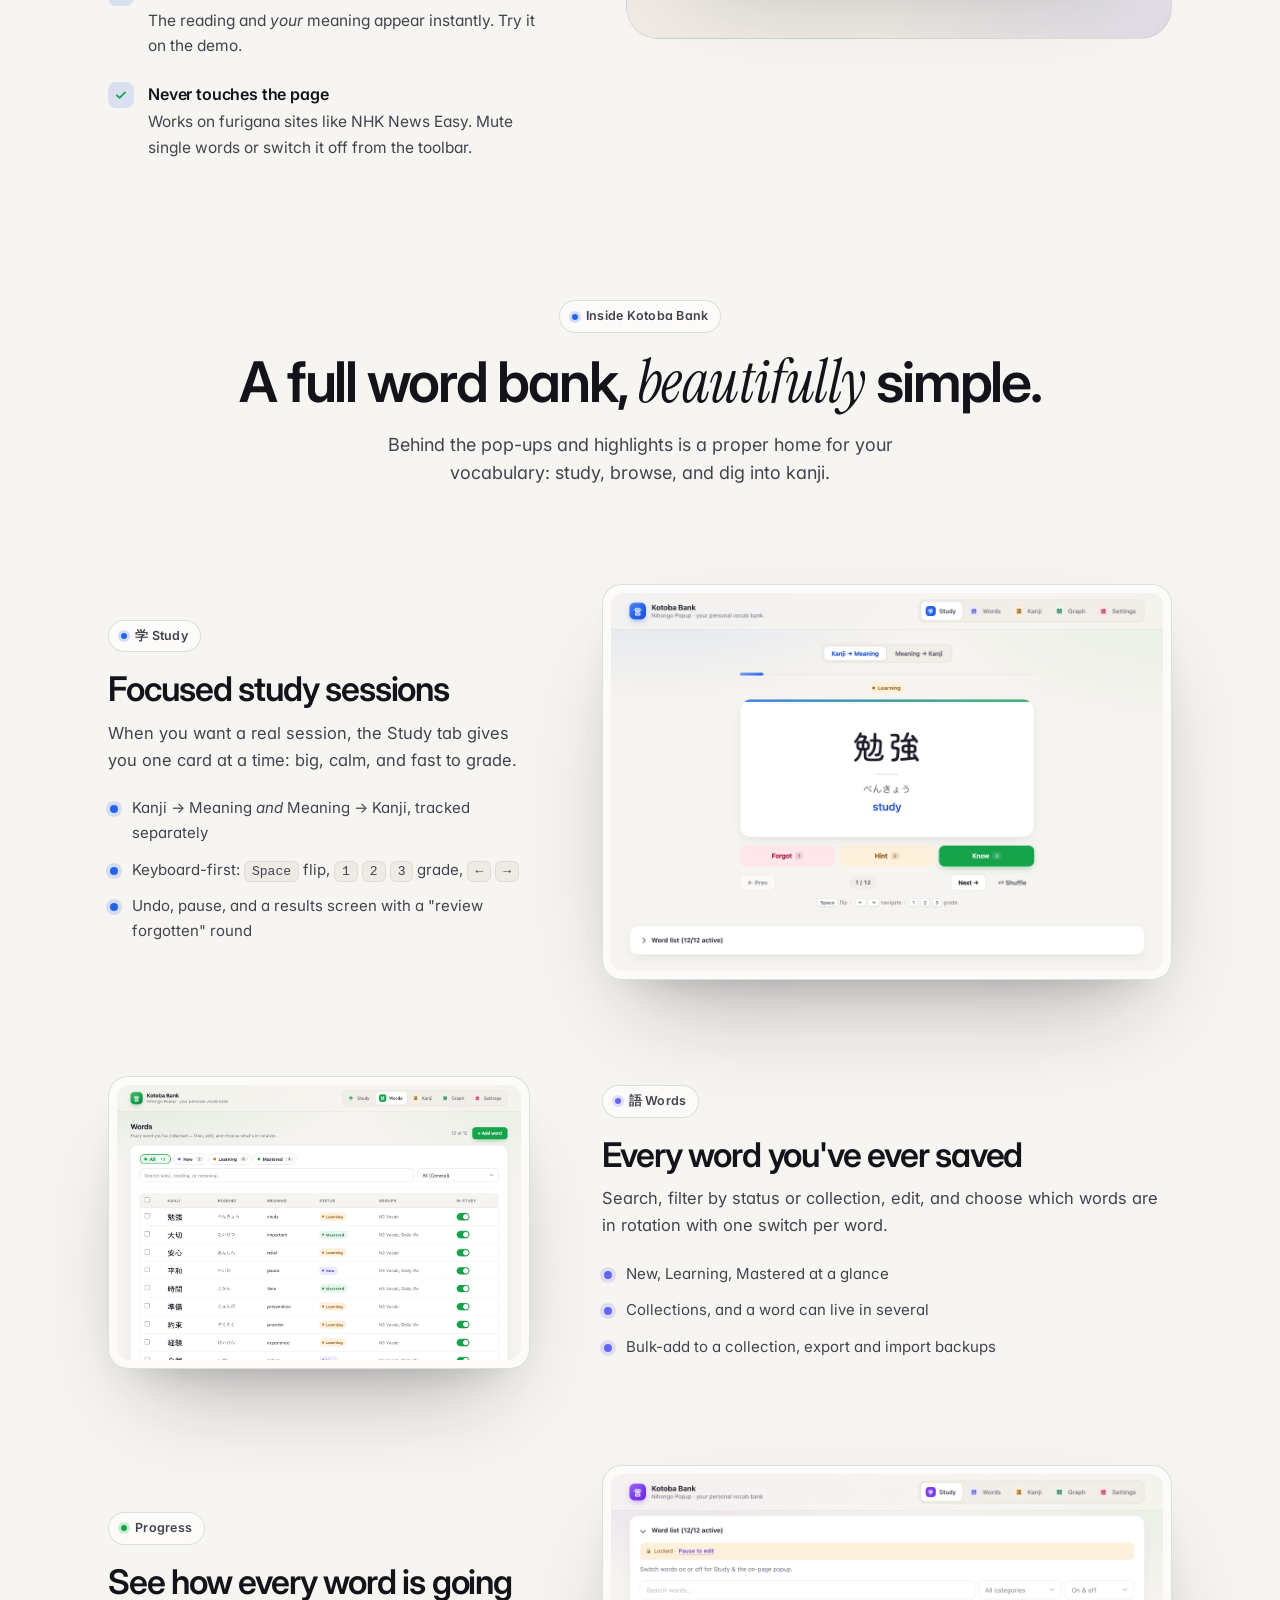
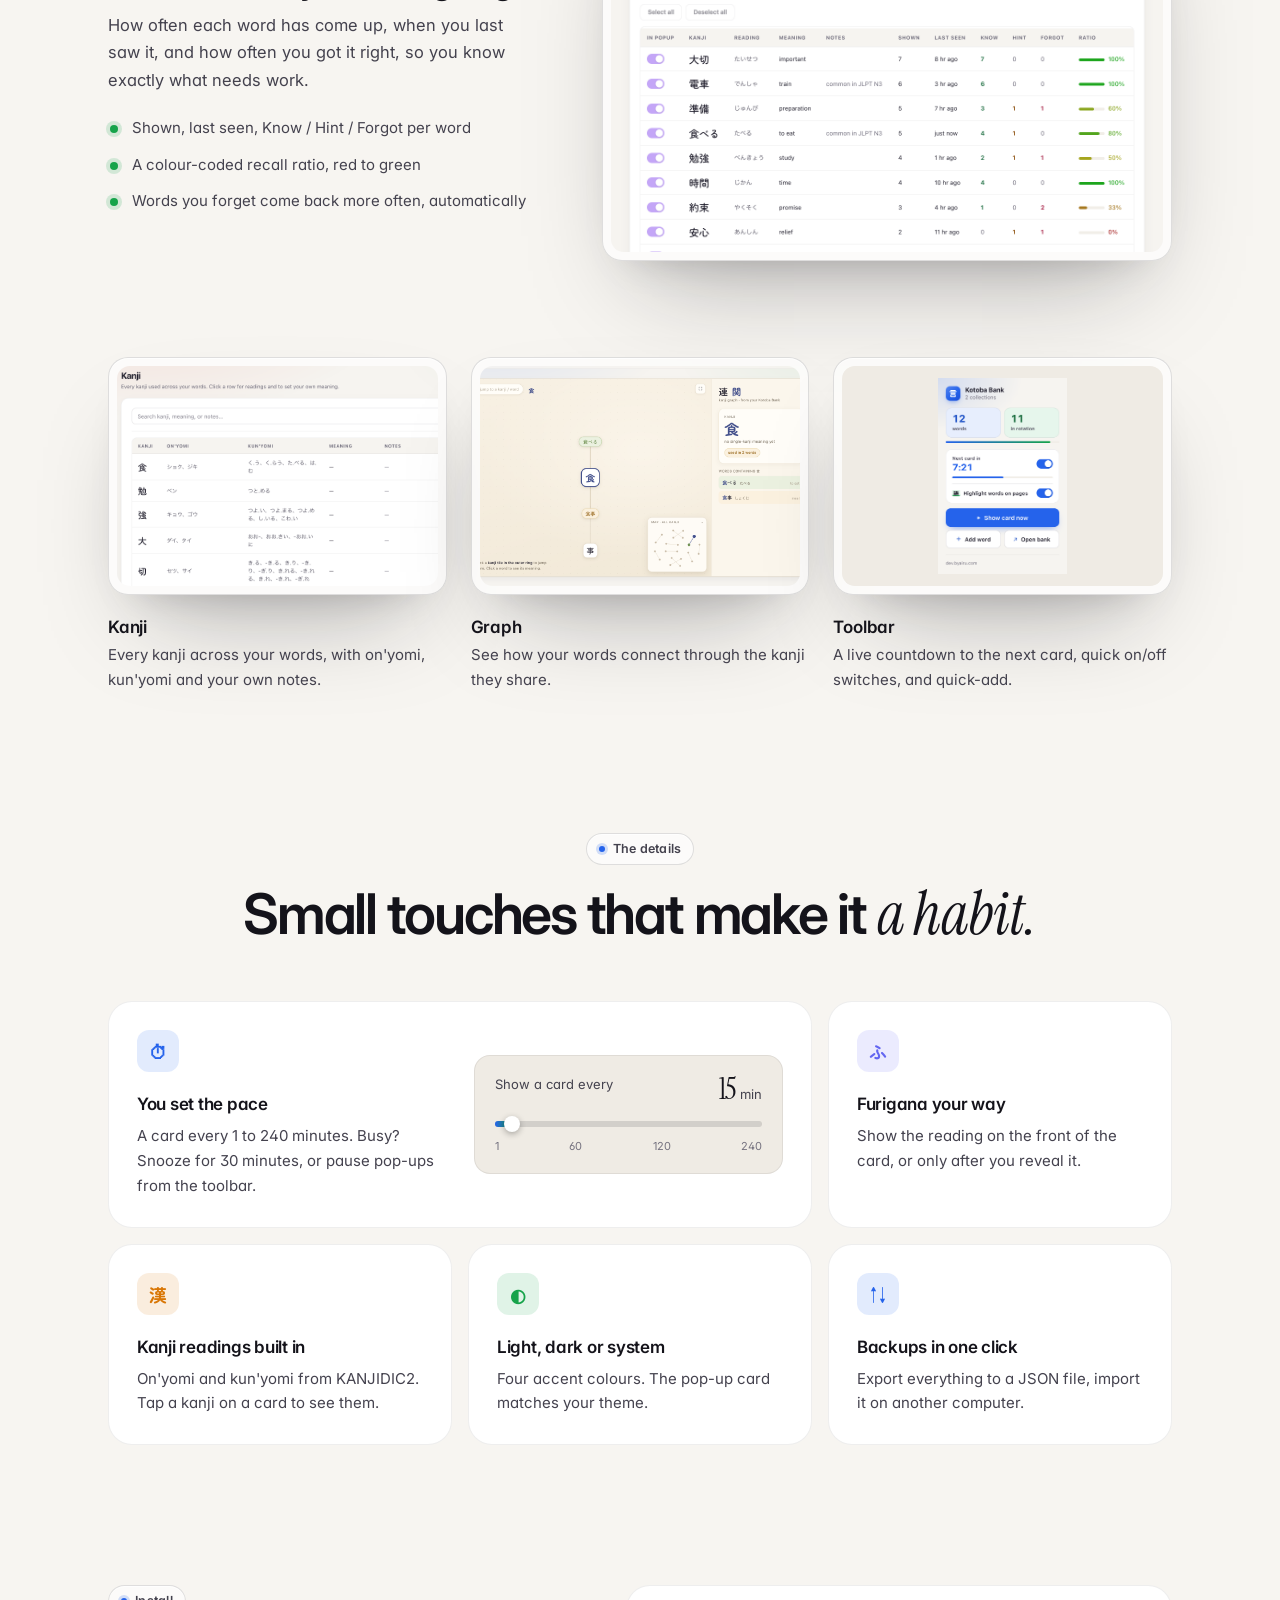
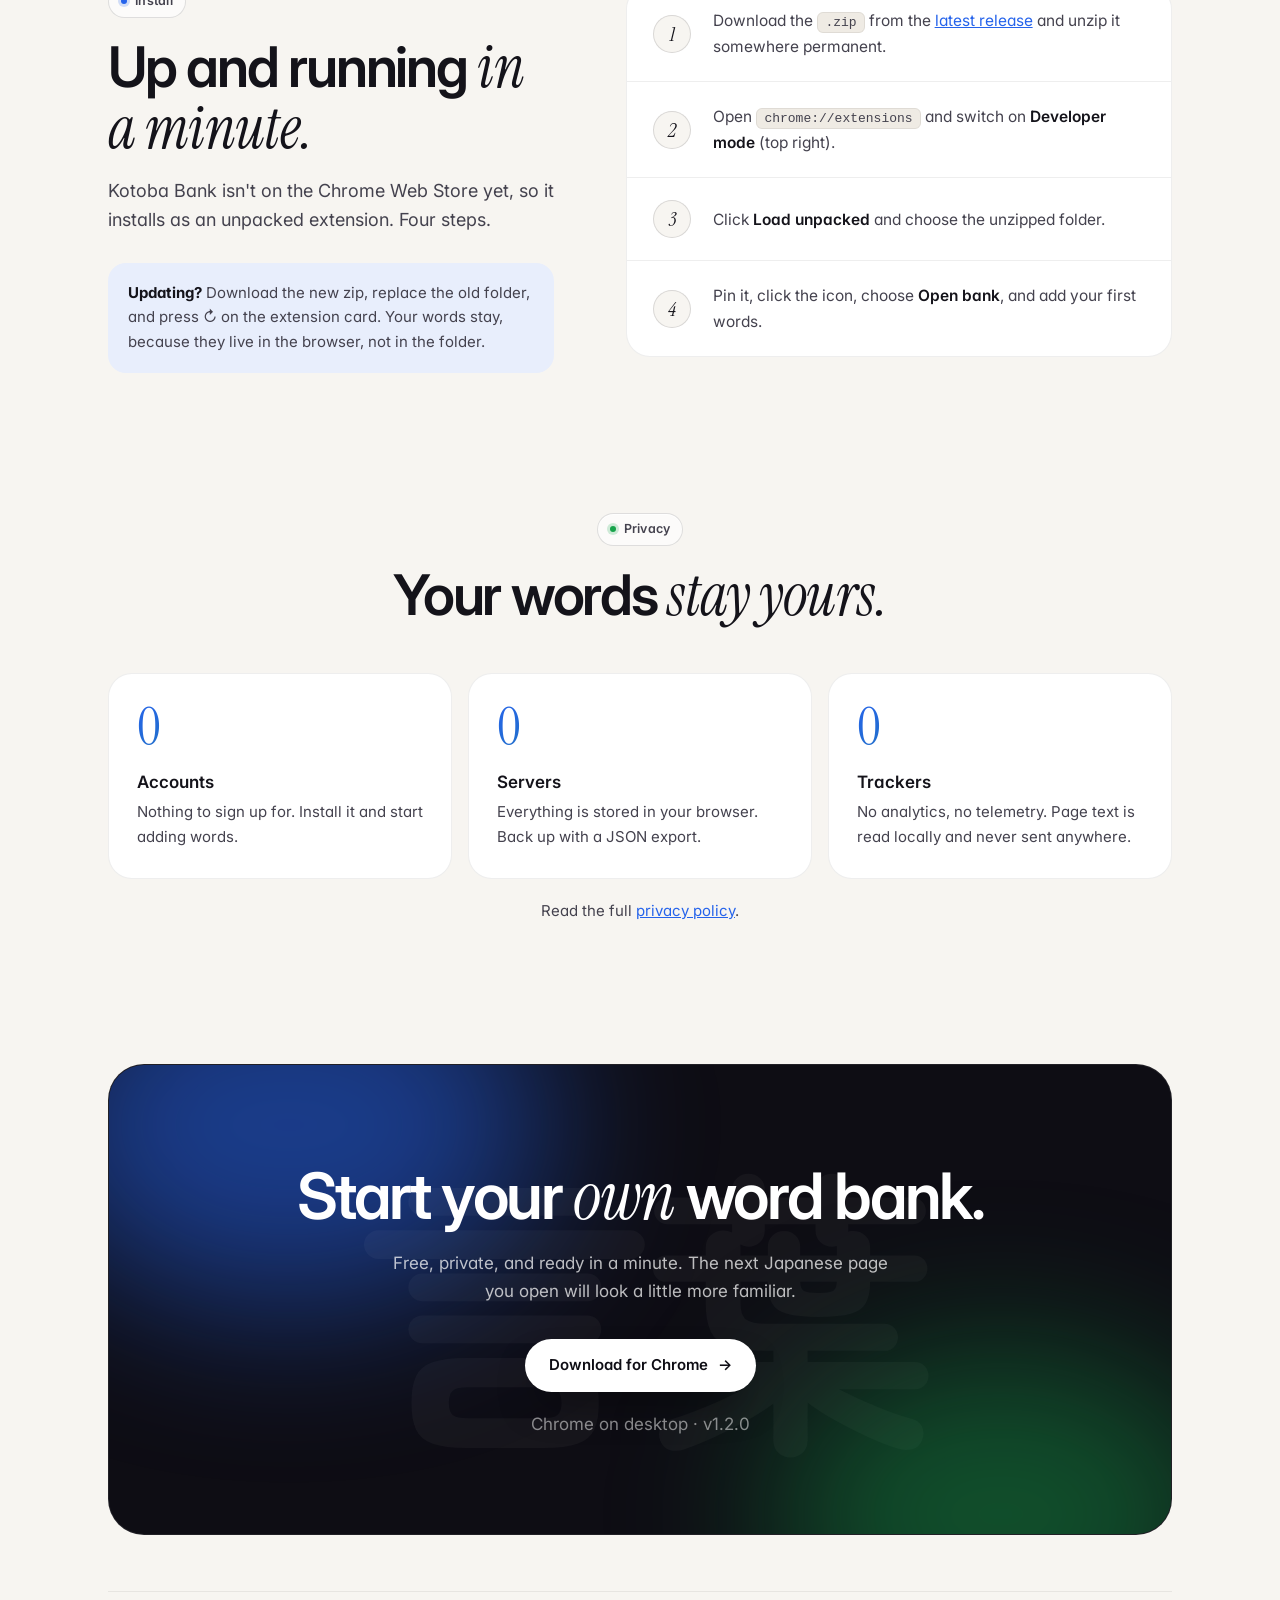
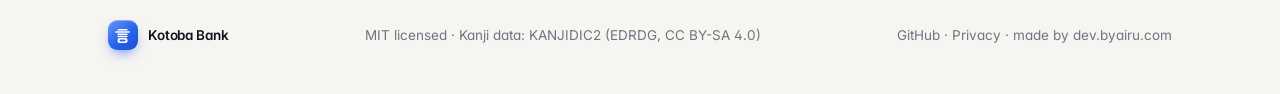
==== commit 75e613b3: "Merge collection picker" ====
--- a/docs/index.html
+++ b/docs/index.html
@@ -227,14 +227,31 @@
     .fld .ime { text-decoration: underline dotted #2563eb; text-underline-offset: 4px; }
     .fld.focus::after { content: ""; width: 1.5px; height: 1.1em; background: #2563eb; margin-left: 1px; animation: blink 1s steps(1) infinite; }
     @keyframes blink { 50% { opacity: 0; } }
-    .pp-list { border: 1px solid #e2ded6; border-radius: 8px; padding: 3px 6px; margin-bottom: 5px; background: #f3f1ec; }
-    .pp-list div { display: flex; align-items: center; gap: 6px; padding: 3px 0; font-size: 10.5px; }
-    .pp-list i { width: 11px; height: 11px; border-radius: 3px; border: 1.5px solid #8a8795; background: #fff; display: grid; place-items: center; font-style: normal; font-size: 8px; color: #fff; transition: background .15s, border-color .15s; }
-    .pp-list .on i { background: #2563eb; border-color: #2563eb; }
-    .pp-list .on i::after { content: "✓"; }
-    .pp-newc { display: grid; grid-template-columns: 1fr auto; gap: 5px; margin-bottom: 7px; }
-    .pp-newc .fld { margin: 0; }
-    .pp-newc > span { border: 1px solid #e2ded6; border-radius: 8px; padding: 0 9px; display: grid; place-items: center; font-weight: 600; font-size: 10.5px; background: #fff; }
+    .pp-lbl { font-size: 10px; font-weight: 650; color: #44424e; margin: 2px 0 4px; }
+    .pp-cp { border: 1px solid #e2ded6; border-radius: 9px; background: #f3f1ec; margin-bottom: 7px; overflow: hidden; transition: border-color .2s, box-shadow .2s; }
+    .pp-cp.focus { border-color: #2563eb; box-shadow: 0 0 0 3px rgba(37,99,235,.15); }
+    .pp-cp-s { display: flex; align-items: center; gap: 6px; padding: 6px 8px; background: #fff; border-bottom: 1px solid #ece9e3; }
+    .pp-cp-s svg { width: 11px; height: 11px; fill: none; stroke: #8a8795; stroke-width: 2.4; stroke-linecap: round; flex: none; }
+    .pp-cp-s .q { flex: 1; min-width: 0; font-size: 10.5px; white-space: nowrap; overflow: hidden; display: flex; align-items: center; }
+    .pp-cp.focus .q::after { content: ""; width: 1.5px; height: 1.1em; background: #2563eb; margin-left: 1px; animation: blink 1s steps(1) infinite; }
+    .pp-cp-s .ph { color: #a9a59d; }
+    .pp-cp-s small { font-size: 9px; font-weight: 700; color: #1d4ed8; white-space: nowrap; }
+    .pp-cp-chips { display: flex; flex-wrap: wrap; gap: 4px; padding: 5px 5px 0; }
+    .pp-cp-chips:empty { display: none; }
+    .pp-cp-chips span { background: #2563eb; color: #fff; font-size: 9.5px; font-weight: 600; padding: 2px 7px; border-radius: 99px; animation: pop .2s cubic-bezier(.3,.7,.4,1.4); }
+    @keyframes pop { from { transform: scale(.6); opacity: 0; } }
+    .pp-cp-list { padding: 4px; display: grid; gap: 2px; }
+    .pp-cp-list div { display: flex; align-items: center; gap: 6px; padding: 4px 6px; border-radius: 6px; font-size: 10.5px; border: 1px solid transparent; }
+    .pp-cp-list i { width: 11px; height: 11px; border-radius: 3px; border: 1.5px solid #b9b5ad; background: #fff; flex: none; font-style: normal; display: grid; place-items: center; font-size: 8px; color: #fff; }
+    .pp-cp-list .on { background: #e3eafc; border-color: rgba(37,99,235,.4); color: #1d4ed8; font-weight: 650; }
+    .pp-cp-list .on i { background: #2563eb; border-color: #2563eb; }
+    .pp-cp-list .on i::after { content: "✓"; }
+    .pp-cp-list .mk { background: rgba(217,119,6,.25); border-radius: 2px; }
+    .pp-cp-list .cr { color: #1d4ed8; border: 1px dashed rgba(37,99,235,.45); background: #eef2fd; }
+    .pp-cp-list .cr b { font-weight: 700; }
+    .pp-cp-list .cr kbd { margin-left: auto; font: 600 8.5px var(--font); border: 1px solid #d6d2ca; border-bottom-width: 2px; border-radius: 4px; padding: 0 4px; background: #fff; color: #75727f; transition: transform .1s; }
+    .pp-cp-list .cr kbd.hit { transform: translateY(1px); border-bottom-width: 1px; }
+    .pp-cp-list .empty { color: #8a8795; justify-content: center; }
     .pp-inc { display: flex; gap: 7px; align-items: center; font-size: 10.5px; color: #44424e; margin-bottom: 8px; }
     .pp-act { display: grid; grid-template-columns: 1fr 1fr; gap: 6px; }
     .pp-act .pp-btn { border: 1px solid rgba(0,0,0,.1); background: #fff; }
@@ -480,7 +497,7 @@
           <ul class="points" style="margin-top: 36px">
             <li class="reveal"><div><b>Add in seconds</b>Click the toolbar icon, choose Add word, type the word, reading and meaning, save. You never leave the page.</div></li>
             <li class="reveal" style="--d:.06s"><div><b>In your own words</b>Write meanings in English, Indonesian, or any language you think in. Add notes and examples.</div></li>
-            <li class="reveal" style="--d:.12s"><div><b>Organised your way</b>Group words into collections (a book, a JLPT level, a show) and pick which ones go into rotation.</div></li>
+            <li class="reveal" style="--d:.12s"><div><b>Organised your way</b>Group words into collections (a book, a JLPT level, a show). Search them, or create a new one right from the form. The last one you used stays selected.</div></li>
             <li class="reveal" style="--d:.18s"><div><b>It shows up right away</b>Saved words are highlighted on pages and join your pop-up flashcards.</div></li>
           </ul>
         </div>
@@ -513,8 +530,12 @@
                     <div class="fld" id="adR"><span class="ph">Reading (hiragana)</span></div>
                     <div class="fld" id="adM"><span class="ph">Meaning</span></div>
                     <div class="fld area"><span class="ph">Notes (optional)</span></div>
-                    <div class="pp-list"><div><i></i>Job Words</div><div><i></i>N3</div><div id="adColl"><i></i>Weekend reading</div></div>
-                    <div class="pp-newc"><div class="fld"><span class="ph">New collection name</span></div><span>Add</span></div>
+                    <div class="pp-lbl">Collections</div>
+                    <div class="pp-cp" id="adCp">
+                      <div class="pp-cp-s"><svg viewBox="0 0 24 24"><circle cx="11" cy="11" r="7"/><path d="m20 20-3.5-3.5"/></svg><span class="q" id="adCpQ"></span><small id="adCpN"></small></div>
+                      <div class="pp-cp-chips" id="adCpChips"></div>
+                      <div class="pp-cp-list" id="adCpList"></div>
+                    </div>
                     <div class="pp-inc"><span class="tog"></span>Include in Study &amp; popup</div>
                     <div class="pp-act"><span class="pp-btn">Cancel</span><span class="pp-btn blue" id="adSave">Save</span></div>
                   </div>
@@ -524,7 +545,7 @@
               <div class="cursor" id="adCursor"><svg viewBox="0 0 24 24"><path d="M4 2l16 10-7 1.5L9.5 21z" fill="#1f1d2b" stroke="#fff" stroke-width="1.6" stroke-linejoin="round"/></svg></div>
             </div>
           </div>
-          <p class="demo-note">Live demo. Meanings are yours: the second word is saved in Indonesian.</p>
+          <p class="demo-note">Live demo. Meanings are yours: the second word is saved in Indonesian, into the collection created a moment before.</p>
         </div>
       </div>
     </section>
@@ -752,7 +773,7 @@
       <h2>Start your <em class="s">own</em> word bank.</h2>
       <p>Free, private, and ready in a minute. The next Japanese page you open will look a little more familiar.</p>
       <a class="btn primary" href="https://github.com/Rzkykhrllh/flashcard-popup/releases/latest">Download for Chrome <span class="arr">→</span></a>
-      <p class="note">Chrome on desktop · v1.1.0</p>
+      <p class="note">Chrome on desktop · v1.2.0</p>
     </div>
 
     <footer>
@@ -789,7 +810,24 @@
     /* ---------- Add-a-word demo ---------- */
     {
       const box = $('adDemo'), cur = $('adCursor'), pop = $('adPop'), popIn = $('adPopIn'), ext = $('adExt'), toast = $('adToast');
-      const addBtn = $('adAddBtn'), formBox = $('adFormBox'), coll = $('adColl');
+      const addBtn = $('adAddBtn'), cp = $('adCp'), cpQ = $('adCpQ'), cpN = $('adCpN'), cpChips = $('adCpChips'), cpList = $('adCpList');
+      // A tiny stand-in for the real collection picker: search, create from the search box, selected = blue.
+      const cpState = { groups: [], sel: new Set(), q: '', hit: false };
+      const esc = (t) => t.replace(/[&<>]/g, (c) => ({ '&': '&amp;', '<': '&lt;', '>': '&gt;' }[c]));
+      function cpRender() {
+        const { groups, sel, q } = cpState, lq = q.toLowerCase();
+        cpQ.innerHTML = q ? esc(q) : '<span class="ph">Search or create a collection</span>';
+        cpN.textContent = sel.size ? `${sel.size} selected` : '';
+        cpChips.innerHTML = groups.filter((g) => sel.has(g)).map((g) => `<span>${esc(g)} ×</span>`).join('');
+        const list = groups.filter((g) => g.toLowerCase().includes(lq));
+        let html = list.map((g) => {
+          const i = g.toLowerCase().indexOf(lq), name = lq ? esc(g.slice(0, i)) + `<span class="mk">${esc(g.slice(i, i + q.length))}</span>` + esc(g.slice(i + q.length)) : esc(g);
+          return `<div class="${sel.has(g) ? 'on' : ''}"><i></i>${name}</div>`;
+        }).join('');
+        if (q && !groups.some((g) => g.toLowerCase() === lq)) html += `<div class="cr"><span>＋ Create “<b>${esc(q)}</b>”</span><kbd class="${cpState.hit ? 'hit' : ''}">Enter</kbd></div>`;
+        cpList.innerHTML = html || '<div class="empty">No matches</div>';
+        if (pop.classList.contains('add')) popIn.style.transform = `translateY(-${Math.max(0, popIn.offsetHeight - pop.clientHeight)}px)`;
+      }
       const entries = [
         { t: $('adT0'), kana: ['さ', 'さん', 'さんぽ'], k: '散歩', r: 'さんぽ', m: 'a walk, stroll' },
         { t: $('adT1'), kana: ['け', 'けし', 'けしき'], k: '景色', r: 'けしき', m: 'pemandangan' },
@@ -805,11 +843,12 @@
         if (running) return; running = true;
         while (visible) {
           words = 12; count.textContent = words;
+          cpState.groups = ['Job Words', 'N3']; cpState.sel = new Set(); cpState.q = '';
           entries.forEach((e) => e.t.classList.remove('seen', 'saved'));
           await sleep(700);
           for (const e of entries) {
             if (!visible) break;
-            [fK, fR, fM].forEach(clear); coll.classList.remove('on');
+            [fK, fR, fM].forEach(clear); cpState.q = ''; cpRender();
             pop.classList.remove('add'); popIn.style.transform = '';
             // 1. Spot a new word.
             e.t.classList.add('seen'); cursorTo(box, cur, e.t, .6, .9); await sleep(1400);
@@ -831,11 +870,23 @@
             await type(fR, e.r, 110);
             await type(fM, e.m, 55);
             focus(null);
-            // 5. Scroll down, pick a collection, save.
+            // 5. Scroll down. First word: search and create a collection.
+            //    Next word: the last-used collection is already selected.
             popIn.style.transform = `translateY(-${Math.max(0, popIn.offsetHeight - pop.clientHeight)}px)`;
             await sleep(750);
-            cursorTo(box, cur, coll.querySelector('i')); await sleep(650);
-            coll.classList.add('on'); await sleep(400);
+            if (!cpState.sel.size) {
+              cursorTo(box, cur, cpQ, .3, .6); await sleep(650);
+              cp.classList.add('focus'); cur.style.opacity = 0;
+              for (const ch of 'Weekend') { cpState.q += ch; cpRender(); await sleep(140); }
+              await sleep(500);
+              cpState.hit = true; cpRender(); await sleep(160); cpState.hit = false;
+              cpState.groups.push(cpState.q); cpState.sel.add(cpState.q); cpState.q = ''; cpRender();
+              await sleep(900); cp.classList.remove('focus');
+            } else {
+              cursorTo(box, cur, cpChips, .2, .5); await sleep(1200);
+            }
+            popIn.style.transform = `translateY(-${Math.max(0, popIn.offsetHeight - pop.clientHeight)}px)`;
+            await sleep(300);
             cursorTo(box, cur, save); await sleep(650);
             await press(save);
             words++; count.textContent = words;
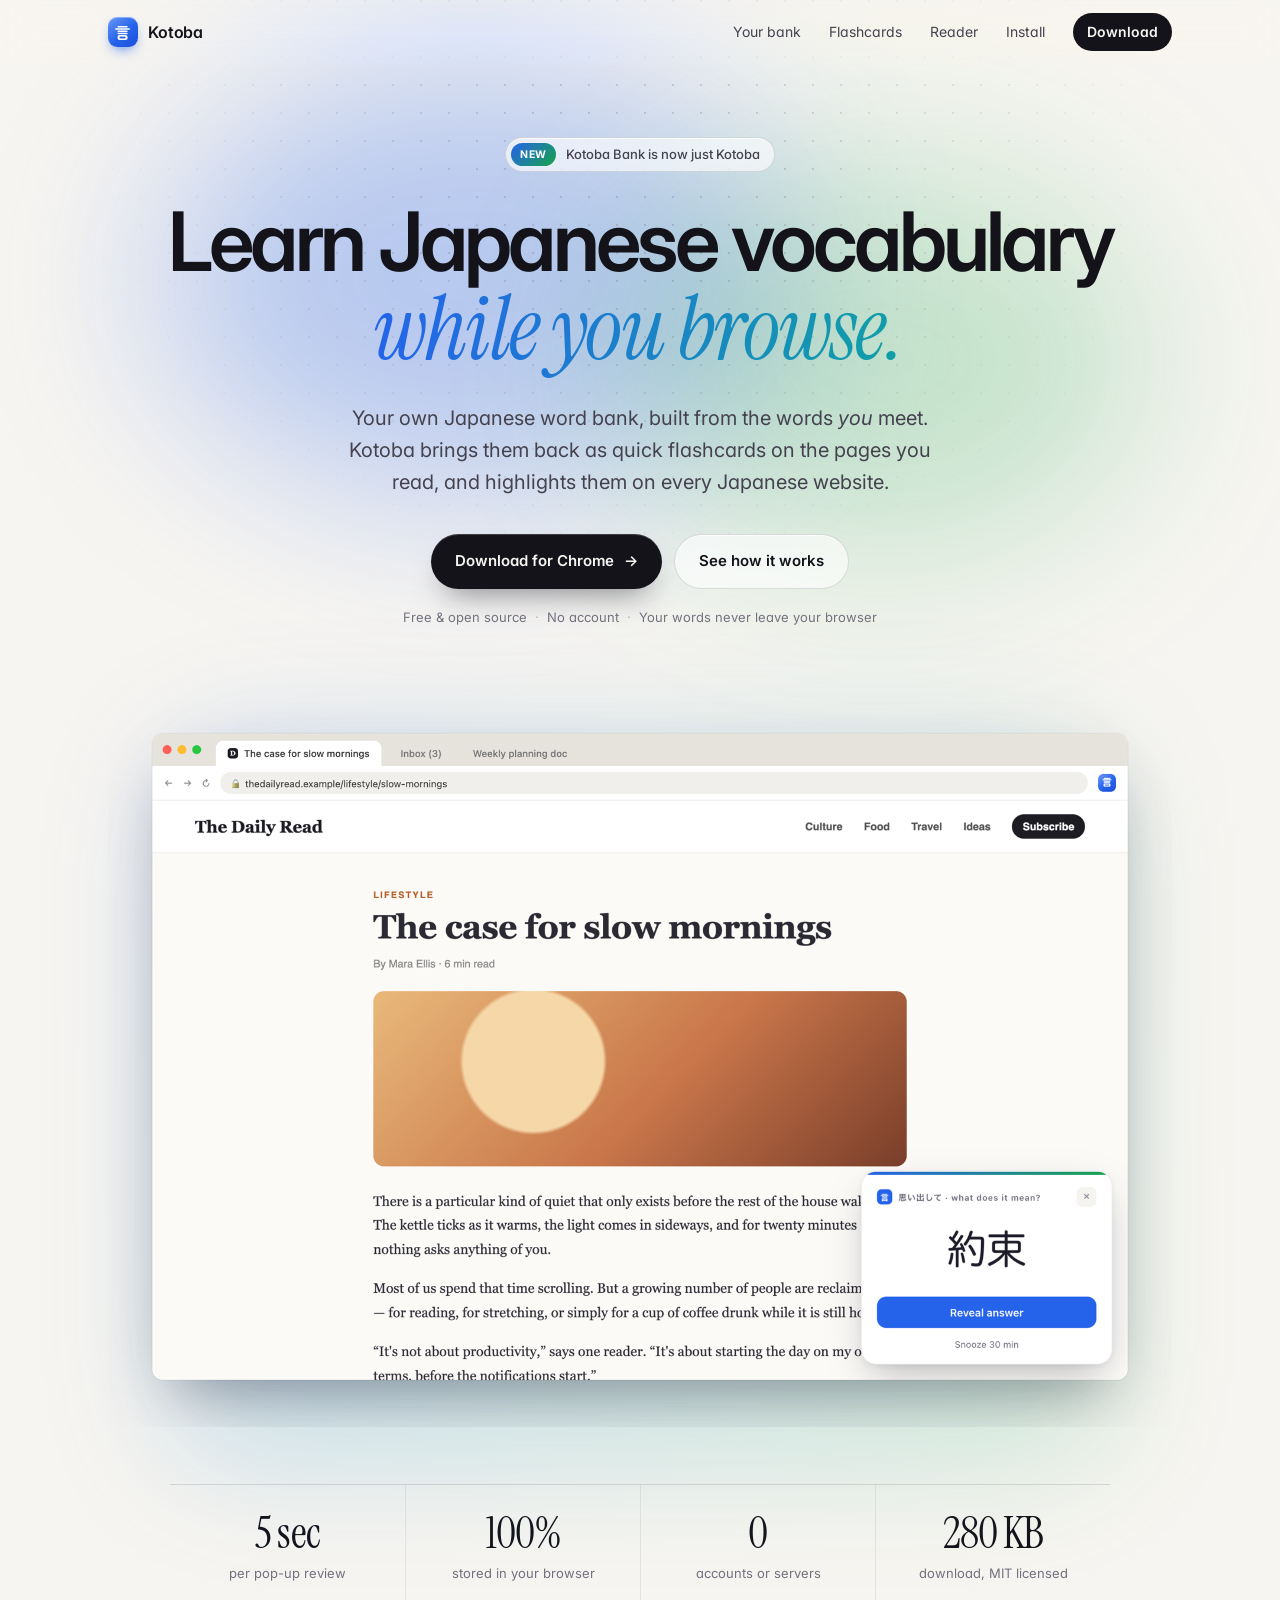
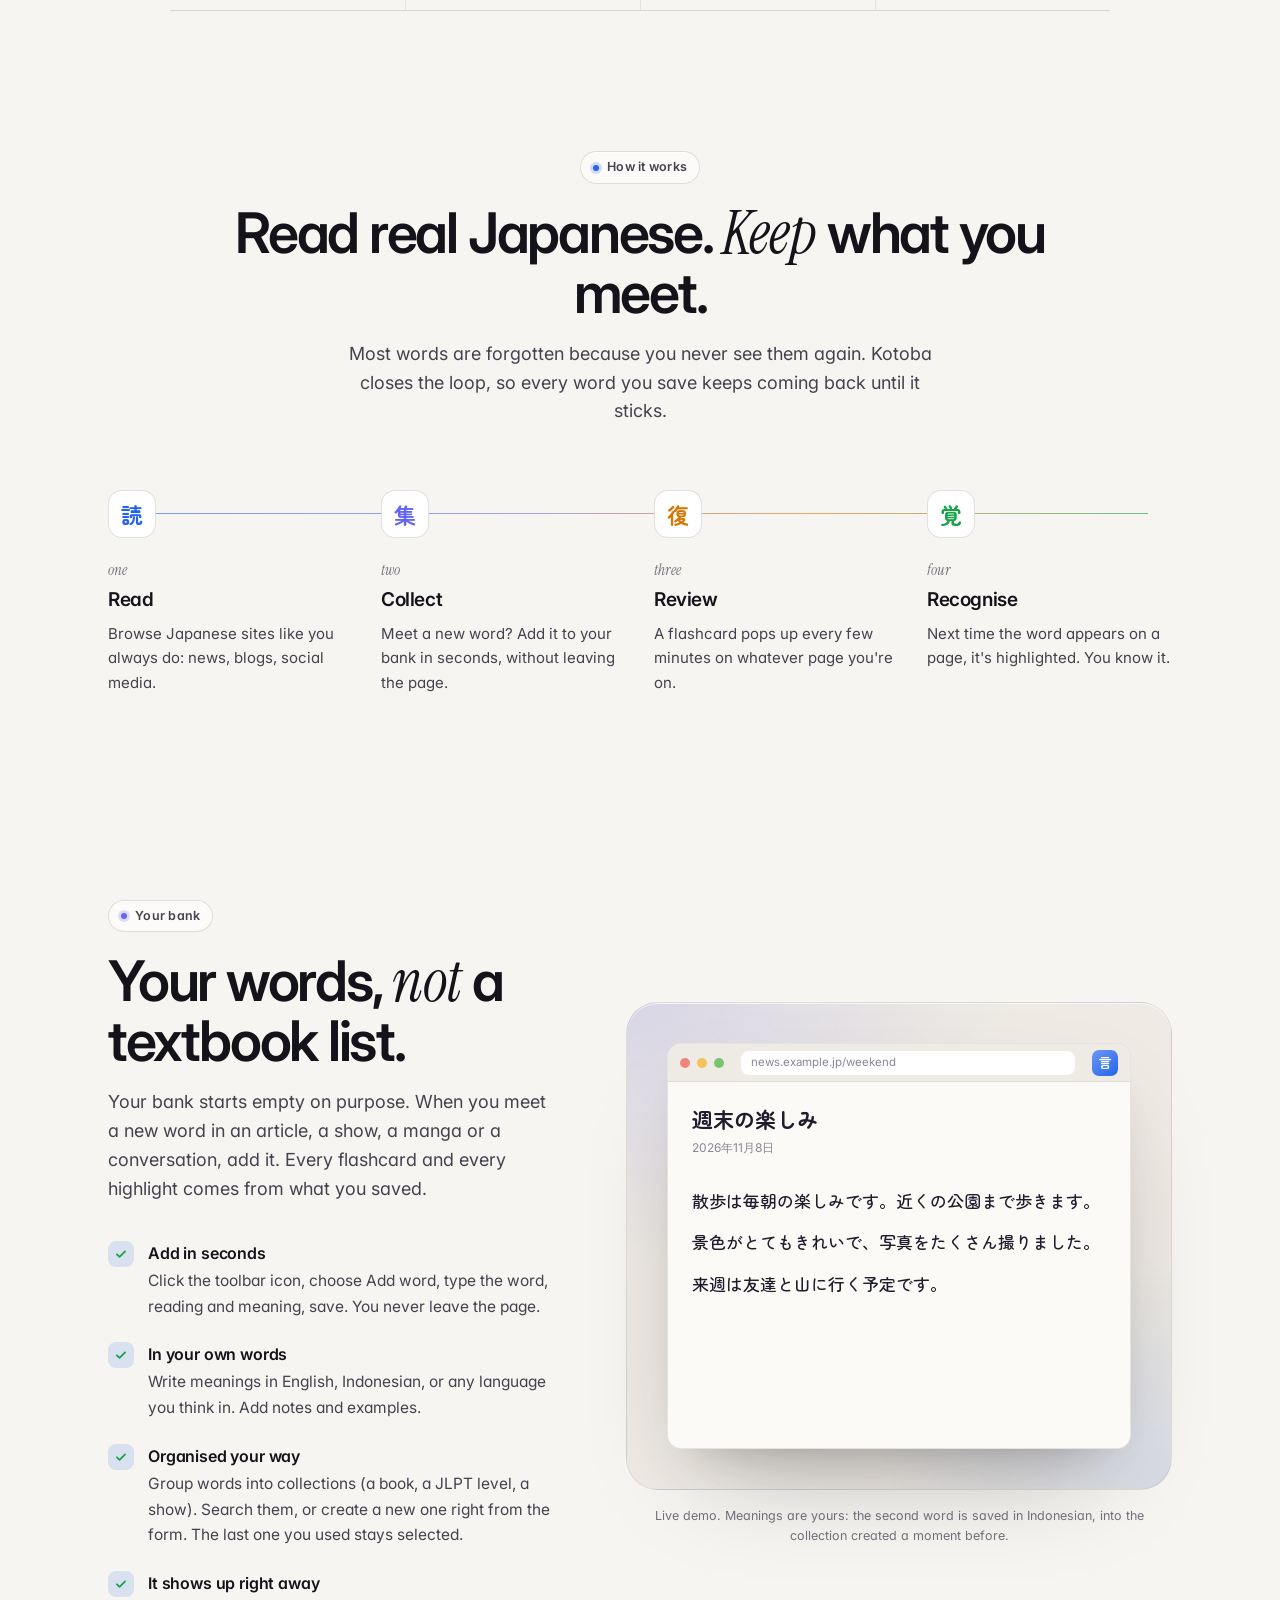
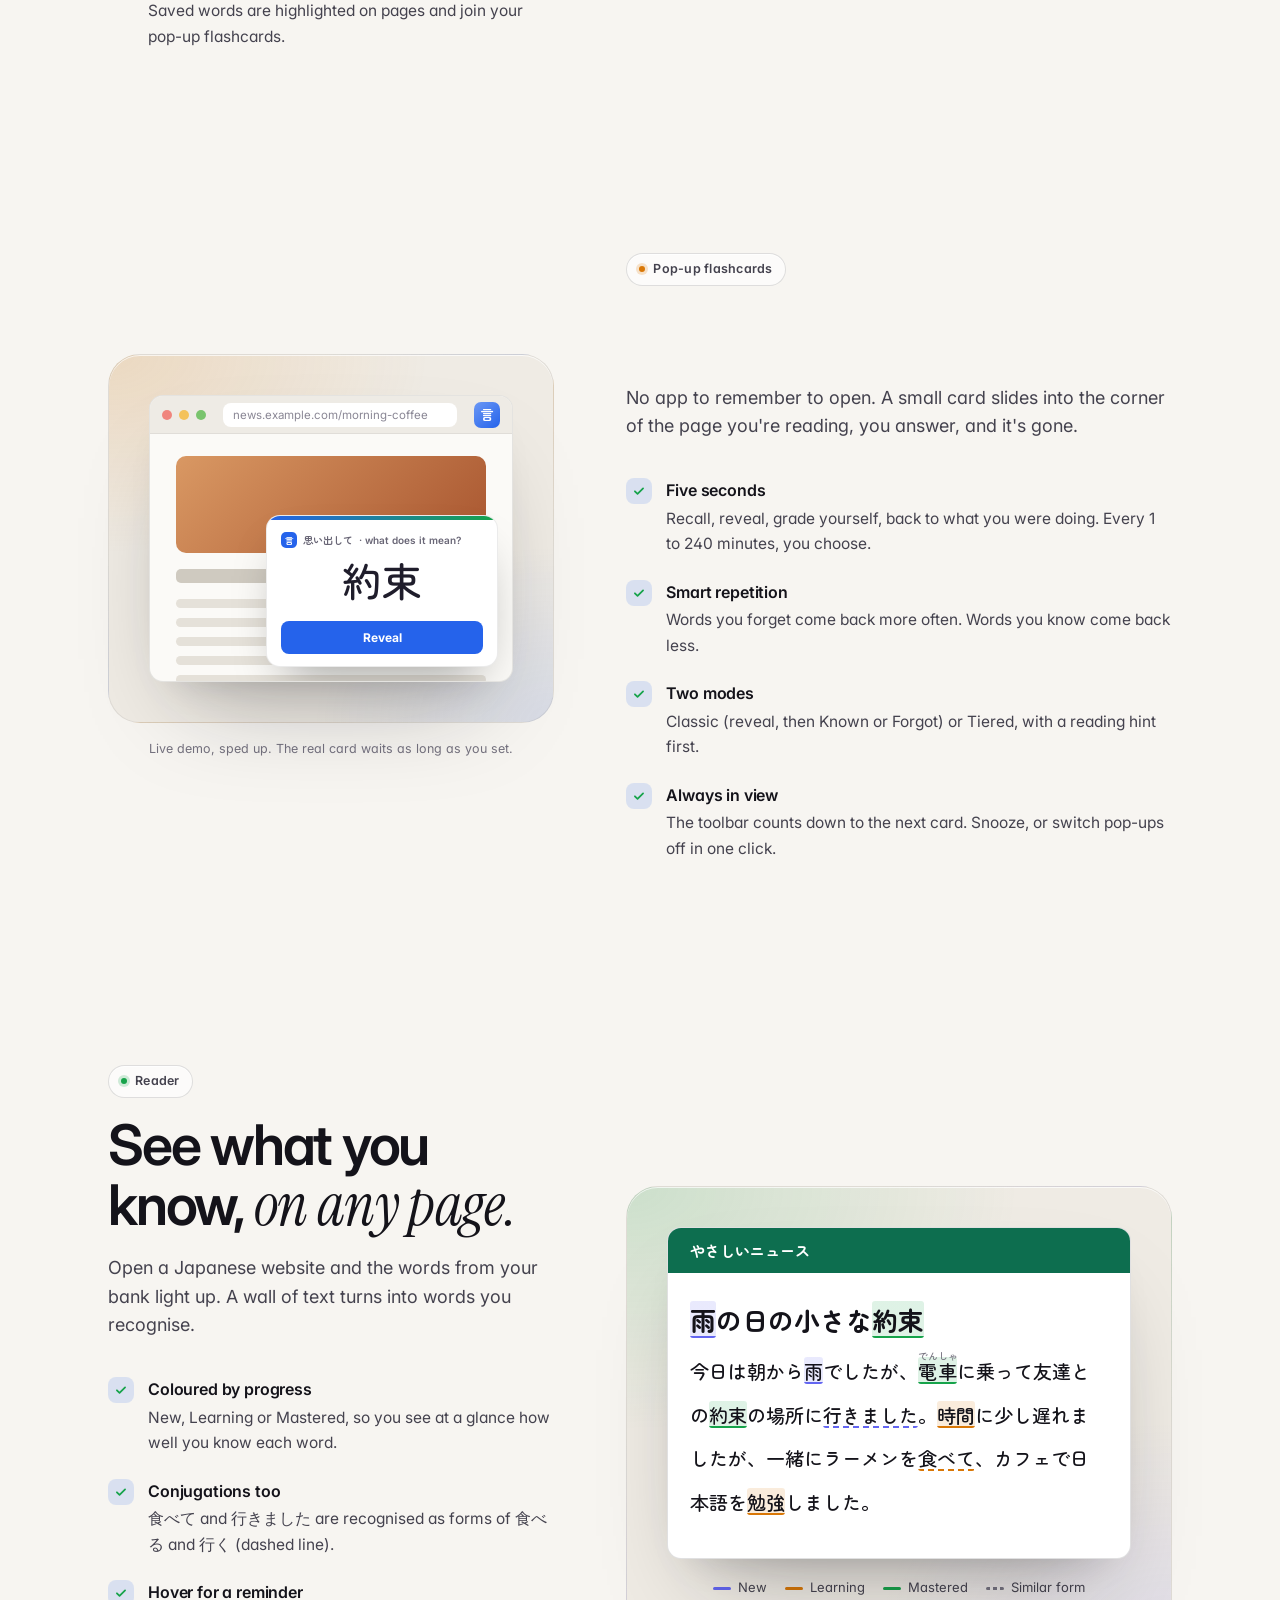
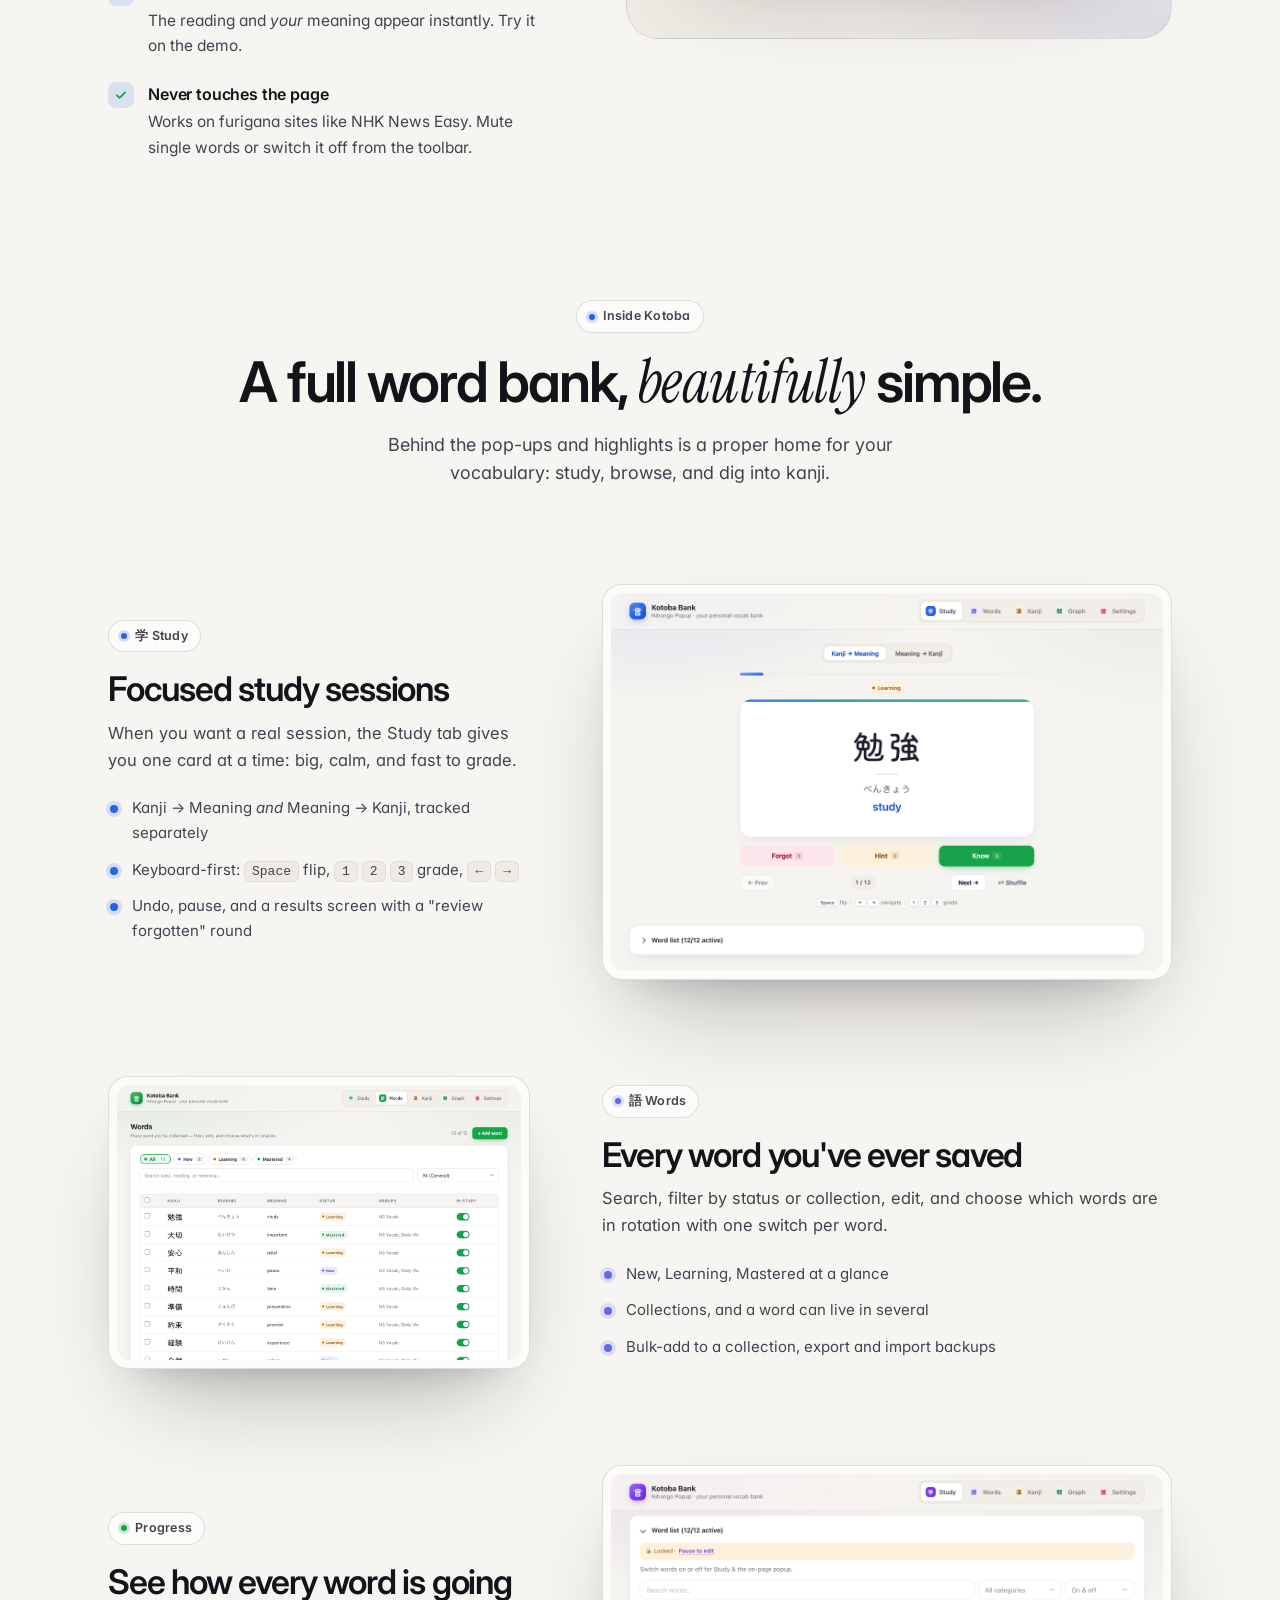
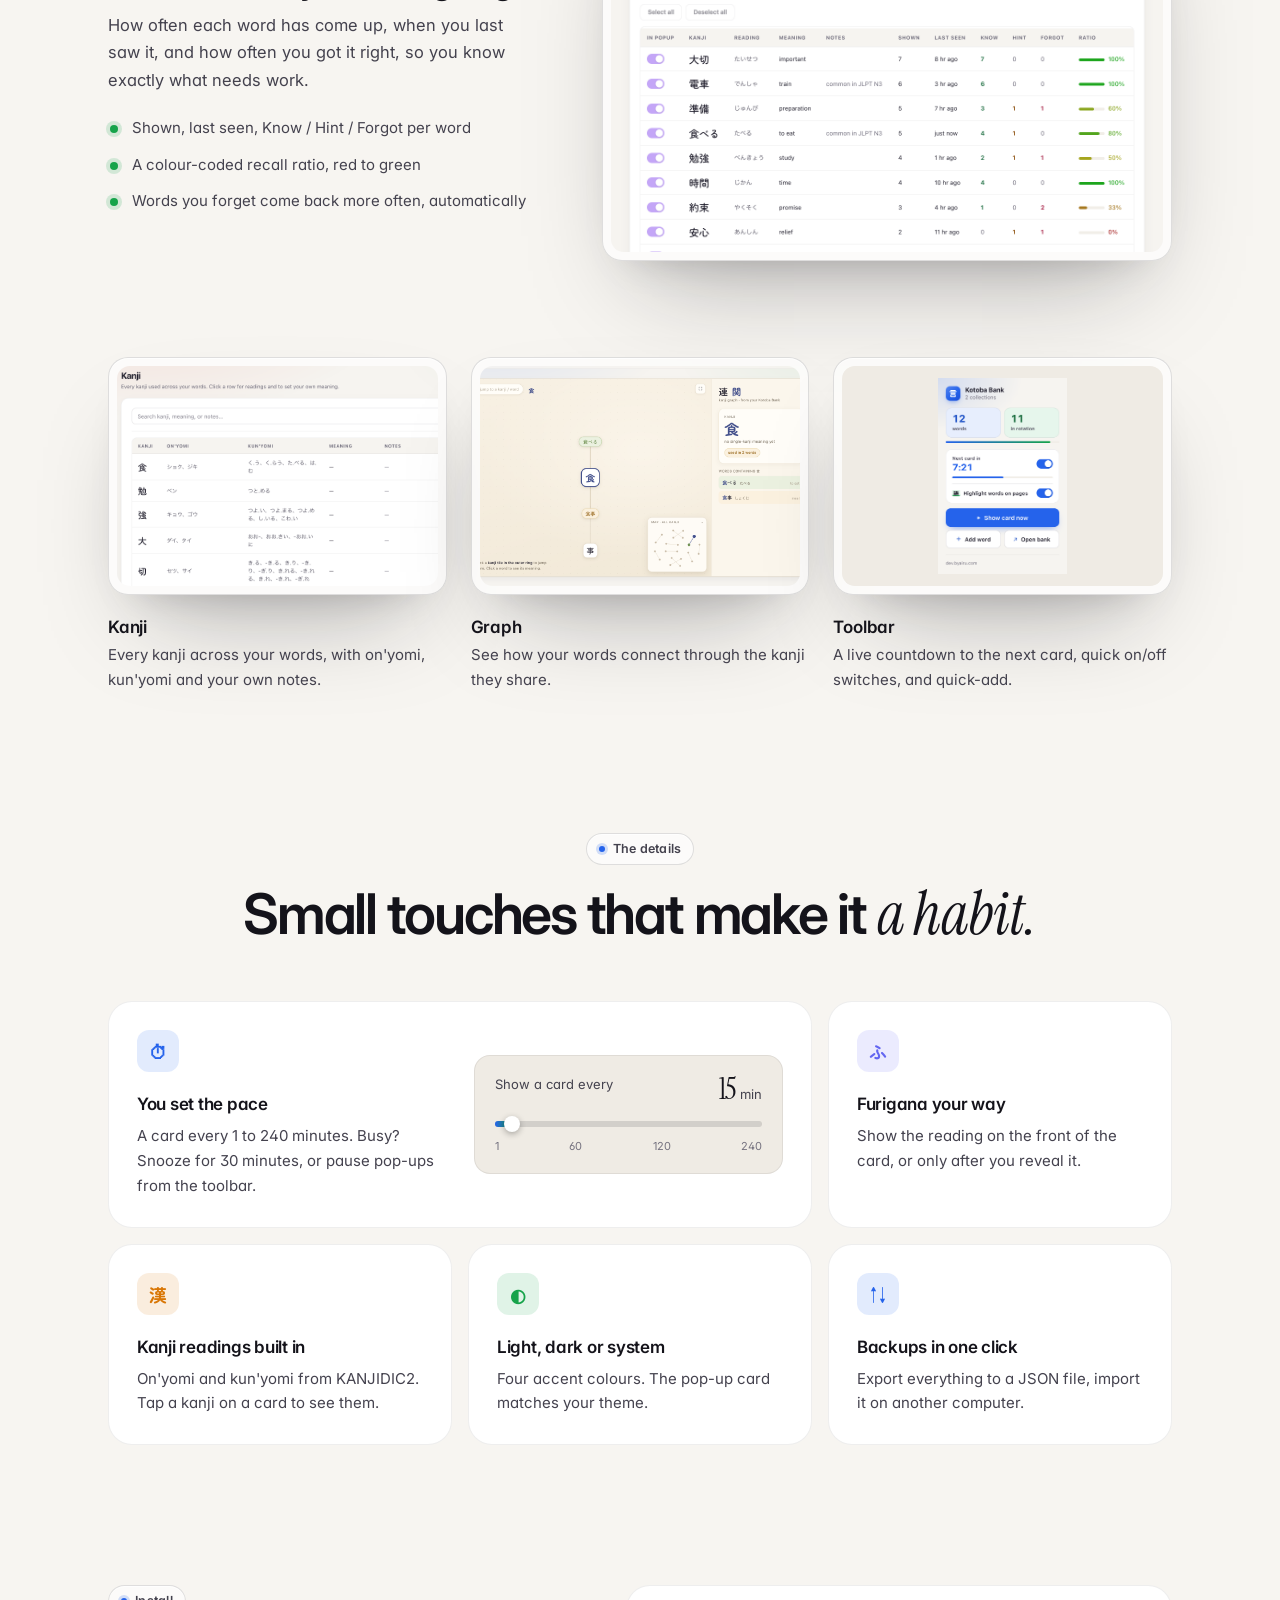
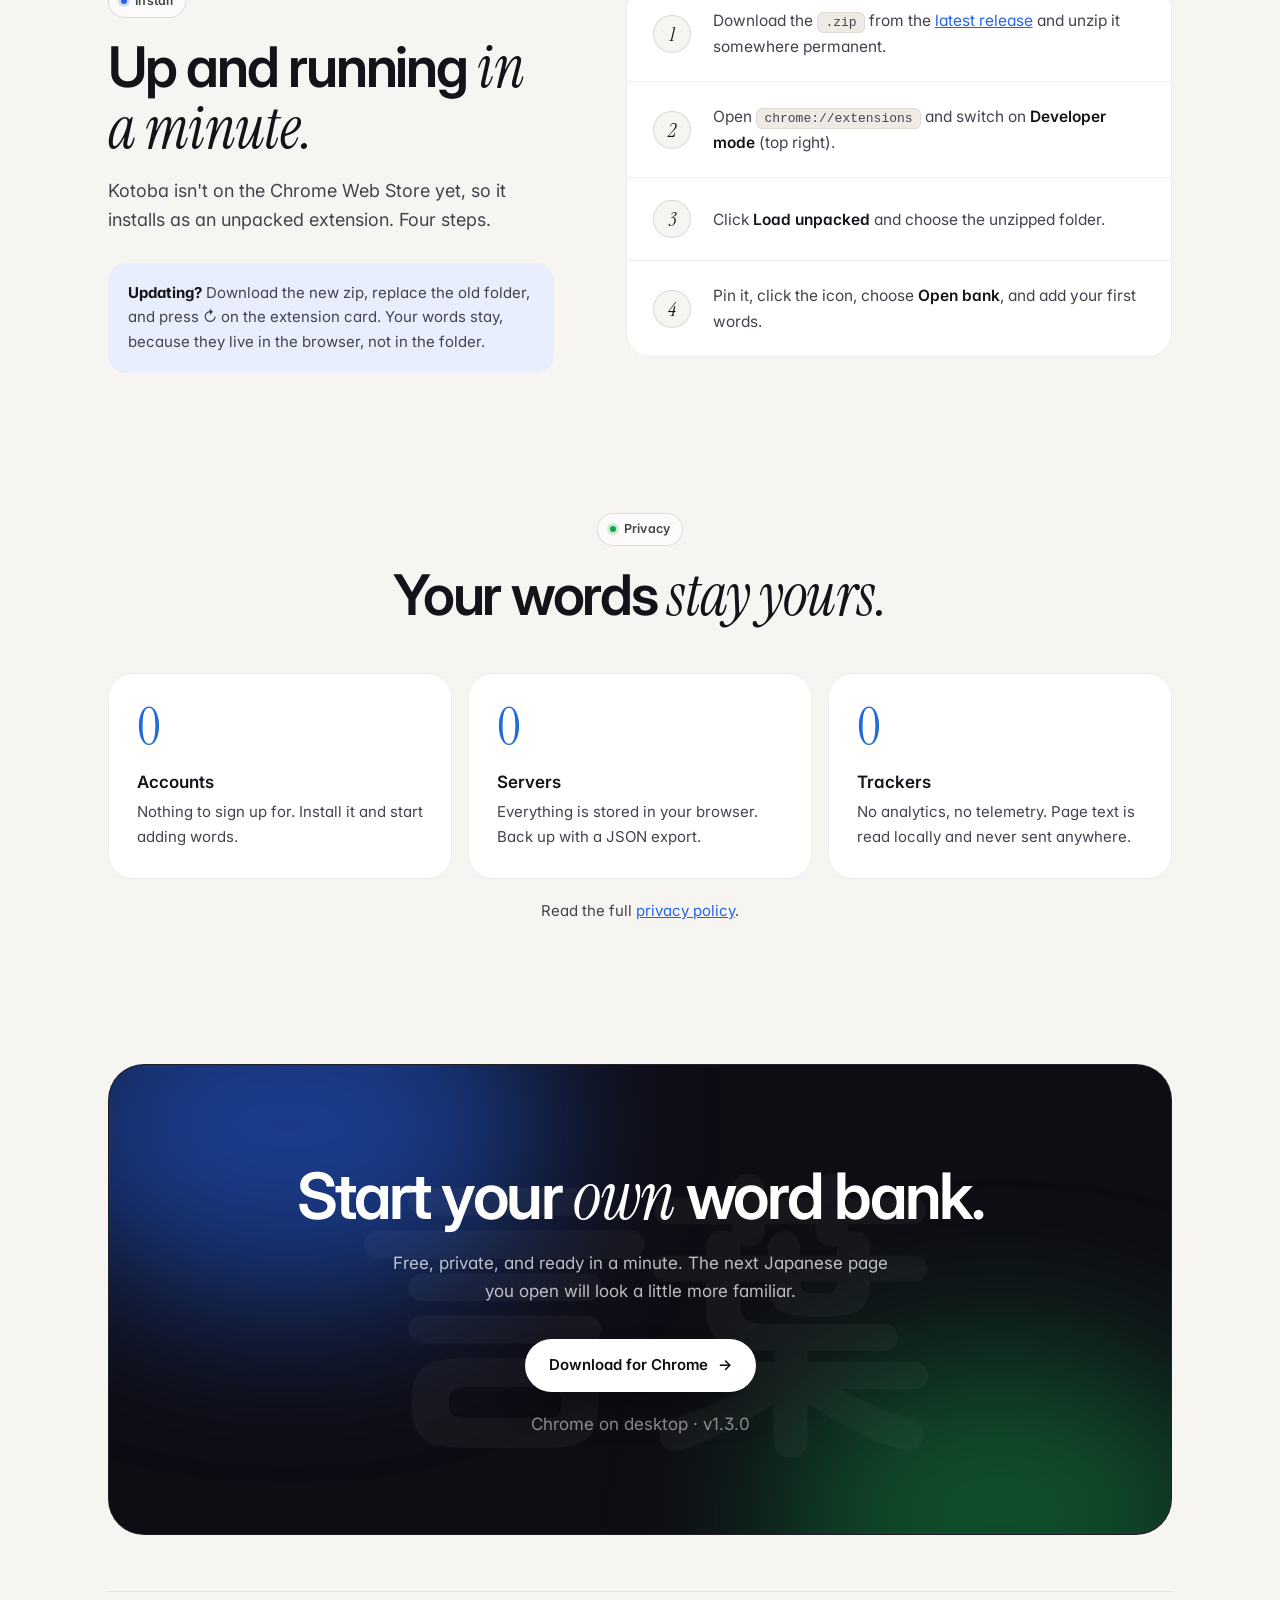
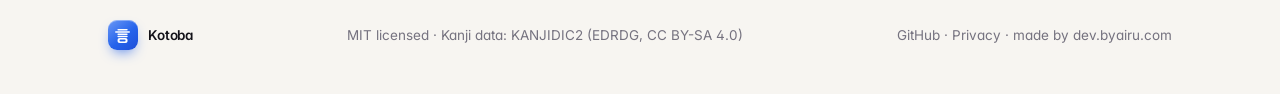
==== commit a0c4847b: "Rename the app to Kotoba (v1.3.0)" ====
--- a/docs/index.html
+++ b/docs/index.html
@@ -3,9 +3,9 @@
 <head>
   <meta charset="utf-8" />
   <meta name="viewport" content="width=device-width, initial-scale=1" />
-  <title>Kotoba Bank: learn Japanese vocabulary while you browse</title>
+  <title>Kotoba: learn Japanese vocabulary while you browse</title>
   <meta name="description" content="A free Chrome extension for your own Japanese word bank: add the words you meet, review them with flashcards that pop up while you browse, and see them highlighted on any page." />
-  <meta property="og:title" content="Kotoba Bank" />
+  <meta property="og:title" content="Kotoba" />
   <meta property="og:description" content="Learn Japanese vocabulary while you browse." />
   <meta property="og:image" content="screenshots/browsing.png" />
   <link rel="icon" href="icon.png" />
@@ -439,28 +439,28 @@
   <div class="grid-bg" aria-hidden="true"></div>
   <header class="nav" id="nav">
     <div class="wrap">
-      <a class="brand" href="#"><span class="seal" aria-hidden="true">言</span>Kotoba Bank</a>
+      <a class="brand" href="#"><span class="seal" aria-hidden="true">言</span>Kotoba</a>
       <div class="links">
         <a href="#bank">Your bank</a>
         <a href="#flashcards">Flashcards</a>
         <a href="#reader">Reader</a>
         <a href="#install">Install</a>
-        <a class="pill" href="https://github.com/Rzkykhrllh/flashcard-popup/releases/latest">Download</a>
+        <a class="pill" href="https://github.com/Rzkykhrllh/kotoba/releases/latest">Download</a>
       </div>
     </div>
   </header>
 
   <div class="wrap">
     <div class="hero">
-      <a class="eyebrow" href="https://github.com/Rzkykhrllh/flashcard-popup/releases/latest"><b>NEW</b> v1.1: a live countdown to your next card</a>
+      <a class="eyebrow" href="https://github.com/Rzkykhrllh/kotoba/releases/latest"><b>NEW</b> Kotoba Bank is now just Kotoba</a>
       <h1>Learn Japanese vocabulary<br class="br" /> <em class="s">while you browse.</em></h1>
-      <p class="lead">Your own Japanese word bank, built from the words <i>you</i> meet. Kotoba Bank brings them back as quick flashcards on the pages you read, and highlights them on every Japanese website.</p>
+      <p class="lead">Your own Japanese word bank, built from the words <i>you</i> meet. Kotoba brings them back as quick flashcards on the pages you read, and highlights them on every Japanese website.</p>
       <div class="cta">
-        <a class="btn primary" href="https://github.com/Rzkykhrllh/flashcard-popup/releases/latest">Download for Chrome <span class="arr">→</span></a>
+        <a class="btn primary" href="https://github.com/Rzkykhrllh/kotoba/releases/latest">Download for Chrome <span class="arr">→</span></a>
         <a class="btn ghost" href="#bank">See how it works</a>
       </div>
       <p class="note">Free &amp; open source<span>·</span>No account<span>·</span>Your words never leave your browser</p>
-      <div class="frame"><img src="screenshots/browsing.png" alt="A Kotoba Bank flashcard popping up in the corner of an ordinary article" width="1800" height="1244" /></div>
+      <div class="frame"><img src="screenshots/browsing.png" alt="A Kotoba flashcard popping up in the corner of an ordinary article" width="1800" height="1244" /></div>
     </div>
 
     <div class="facts">
@@ -475,7 +475,7 @@
       <div class="head center">
         <span class="kicker reveal">How it works</span>
         <h2 class="reveal">Read real Japanese. <em class="s">Keep</em> what you meet.</h2>
-        <p class="sub reveal">Most words are forgotten because you never see them again. Kotoba Bank closes the loop, so every word you save keeps coming back until it sticks.</p>
+        <p class="sub reveal">Most words are forgotten because you never see them again. Kotoba closes the loop, so every word you save keeps coming back until it sticks.</p>
       </div>
       <div class="flow reveal" id="flow">
         <div class="flow-step" style="--c: var(--shu)"><div class="k">読</div><span class="n">one</span><h3>Read</h3><p>Browse Japanese sites like you always do: news, blogs, social media.</p></div>
@@ -492,7 +492,7 @@
           <div class="head">
             <span class="kicker reveal" style="--k: var(--new)">Your bank</span>
             <h2 class="reveal">Your words, <em class="s">not</em> a textbook list.</h2>
-            <p class="sub reveal">Kotoba Bank starts empty on purpose. When you meet a new word in an article, a show, a manga or a conversation, add it. Every flashcard and every highlight comes from what you saved.</p>
+            <p class="sub reveal">Your bank starts empty on purpose. When you meet a new word in an article, a show, a manga or a conversation, add it. Every flashcard and every highlight comes from what you saved.</p>
           </div>
           <ul class="points" style="margin-top: 36px">
             <li class="reveal"><div><b>Add in seconds</b>Click the toolbar icon, choose Add word, type the word, reading and meaning, save. You never leave the page.</div></li>
@@ -514,7 +514,7 @@
               </div>
               <div class="pp" id="adPop">
                 <div class="pp-in" id="adPopIn">
-                  <div class="pp-hd"><span class="seal" aria-hidden="true">言</span><div><b>Kotoba Bank</b><small>3 collections</small></div></div>
+                  <div class="pp-hd"><span class="seal" aria-hidden="true">言</span><div><b>Kotoba</b><small>3 collections</small></div></div>
                   <div class="pp-stats"><div><b id="adCount">12</b><span>words</span></div><div><b>11</b><span>in rotation</span></div></div>
                   <div class="pp-meter"></div>
                   <div class="pp-ctl">
@@ -630,7 +630,7 @@
                 今日は朝から<span class="w new" data-i="0" style="--wd:.5s">雨</span>でしたが、<span class="w mst" data-i="2" style="--wd:.7s"><ruby>電車<rt>でんしゃ</rt></ruby></span>に乗って友達との<span class="w mst" data-i="1" style="--wd:.9s">約束</span>の場所に<span class="w new v" data-i="3" style="--wd:1.1s">行きました</span>。<span class="w lrn" data-i="4" style="--wd:1.3s">時間</span>に少し遅れましたが、一緒にラーメンを<span class="w lrn v" data-i="5" style="--wd:1.5s">食べて</span>、カフェで日本語を<span class="w lrn" data-i="6" style="--wd:1.7s">勉強</span>しました。
               </div>
               <div class="hc" id="rdCard" role="tooltip">
-                <div class="hc-top"><span class="hc-st" id="hcSt">Learning</span><span>Kotoba Bank</span></div>
+                <div class="hc-top"><span class="hc-st" id="hcSt">Learning</span><span>Kotoba</span></div>
                 <div class="hc-r" id="hcR">じかん</div>
                 <div class="hc-w" id="hcW">時間</div>
                 <div class="hc-m" id="hcM">time</div>
@@ -651,7 +651,7 @@
     <!-- Tour -->
     <section id="features">
       <div class="head center">
-        <span class="kicker reveal">Inside Kotoba Bank</span>
+        <span class="kicker reveal">Inside Kotoba</span>
         <h2 class="reveal">A full word bank, <em class="s">beautifully</em> simple.</h2>
         <p class="sub reveal">Behind the pop-ups and highlights is a proper home for your vocabulary: study, browse, and dig into kanji.</p>
       </div>
@@ -742,11 +742,11 @@
         <div class="head">
           <span class="kicker reveal">Install</span>
           <h2 class="reveal">Up and running <em class="s">in a minute.</em></h2>
-          <p class="sub reveal">Kotoba Bank isn't on the Chrome Web Store yet, so it installs as an unpacked extension. Four steps.</p>
+          <p class="sub reveal">Kotoba isn't on the Chrome Web Store yet, so it installs as an unpacked extension. Four steps.</p>
           <p class="callout reveal"><b>Updating?</b> Download the new zip, replace the old folder, and press ↻ on the extension card. Your words stay, because they live in the browser, not in the folder.</p>
         </div>
         <ol class="steps reveal" style="--d:.1s">
-          <li><span>Download the <code>.zip</code> from the <a href="https://github.com/Rzkykhrllh/flashcard-popup/releases/latest">latest release</a> and unzip it somewhere permanent.</span></li>
+          <li><span>Download the <code>.zip</code> from the <a href="https://github.com/Rzkykhrllh/kotoba/releases/latest">latest release</a> and unzip it somewhere permanent.</span></li>
           <li><span>Open <code>chrome://extensions</code> and switch on <b>Developer mode</b> (top right).</span></li>
           <li><span>Click <b>Load unpacked</b> and choose the unzipped folder.</span></li>
           <li><span>Pin it, click the icon, choose <b>Open bank</b>, and add your first words.</span></li>
@@ -772,14 +772,14 @@
       <div class="bigjp" aria-hidden="true">言葉</div>
       <h2>Start your <em class="s">own</em> word bank.</h2>
       <p>Free, private, and ready in a minute. The next Japanese page you open will look a little more familiar.</p>
-      <a class="btn primary" href="https://github.com/Rzkykhrllh/flashcard-popup/releases/latest">Download for Chrome <span class="arr">→</span></a>
-      <p class="note">Chrome on desktop · v1.2.0</p>
+      <a class="btn primary" href="https://github.com/Rzkykhrllh/kotoba/releases/latest">Download for Chrome <span class="arr">→</span></a>
+      <p class="note">Chrome on desktop · v1.3.0</p>
     </div>
 
     <footer>
-      <a class="brand" href="#"><span class="seal" aria-hidden="true">言</span>Kotoba Bank</a>
+      <a class="brand" href="#"><span class="seal" aria-hidden="true">言</span>Kotoba</a>
       <span>MIT licensed · Kanji data: KANJIDIC2 (EDRDG, CC BY-SA 4.0)</span>
-      <span><a href="https://github.com/Rzkykhrllh/flashcard-popup">GitHub</a> · <a href="privacy.html">Privacy</a> · made by <a href="https://dev.byairu.com">dev.byairu.com</a></span>
+      <span><a href="https://github.com/Rzkykhrllh/kotoba">GitHub</a> · <a href="privacy.html">Privacy</a> · made by <a href="https://dev.byairu.com">dev.byairu.com</a></span>
     </footer>
   </div>
 
